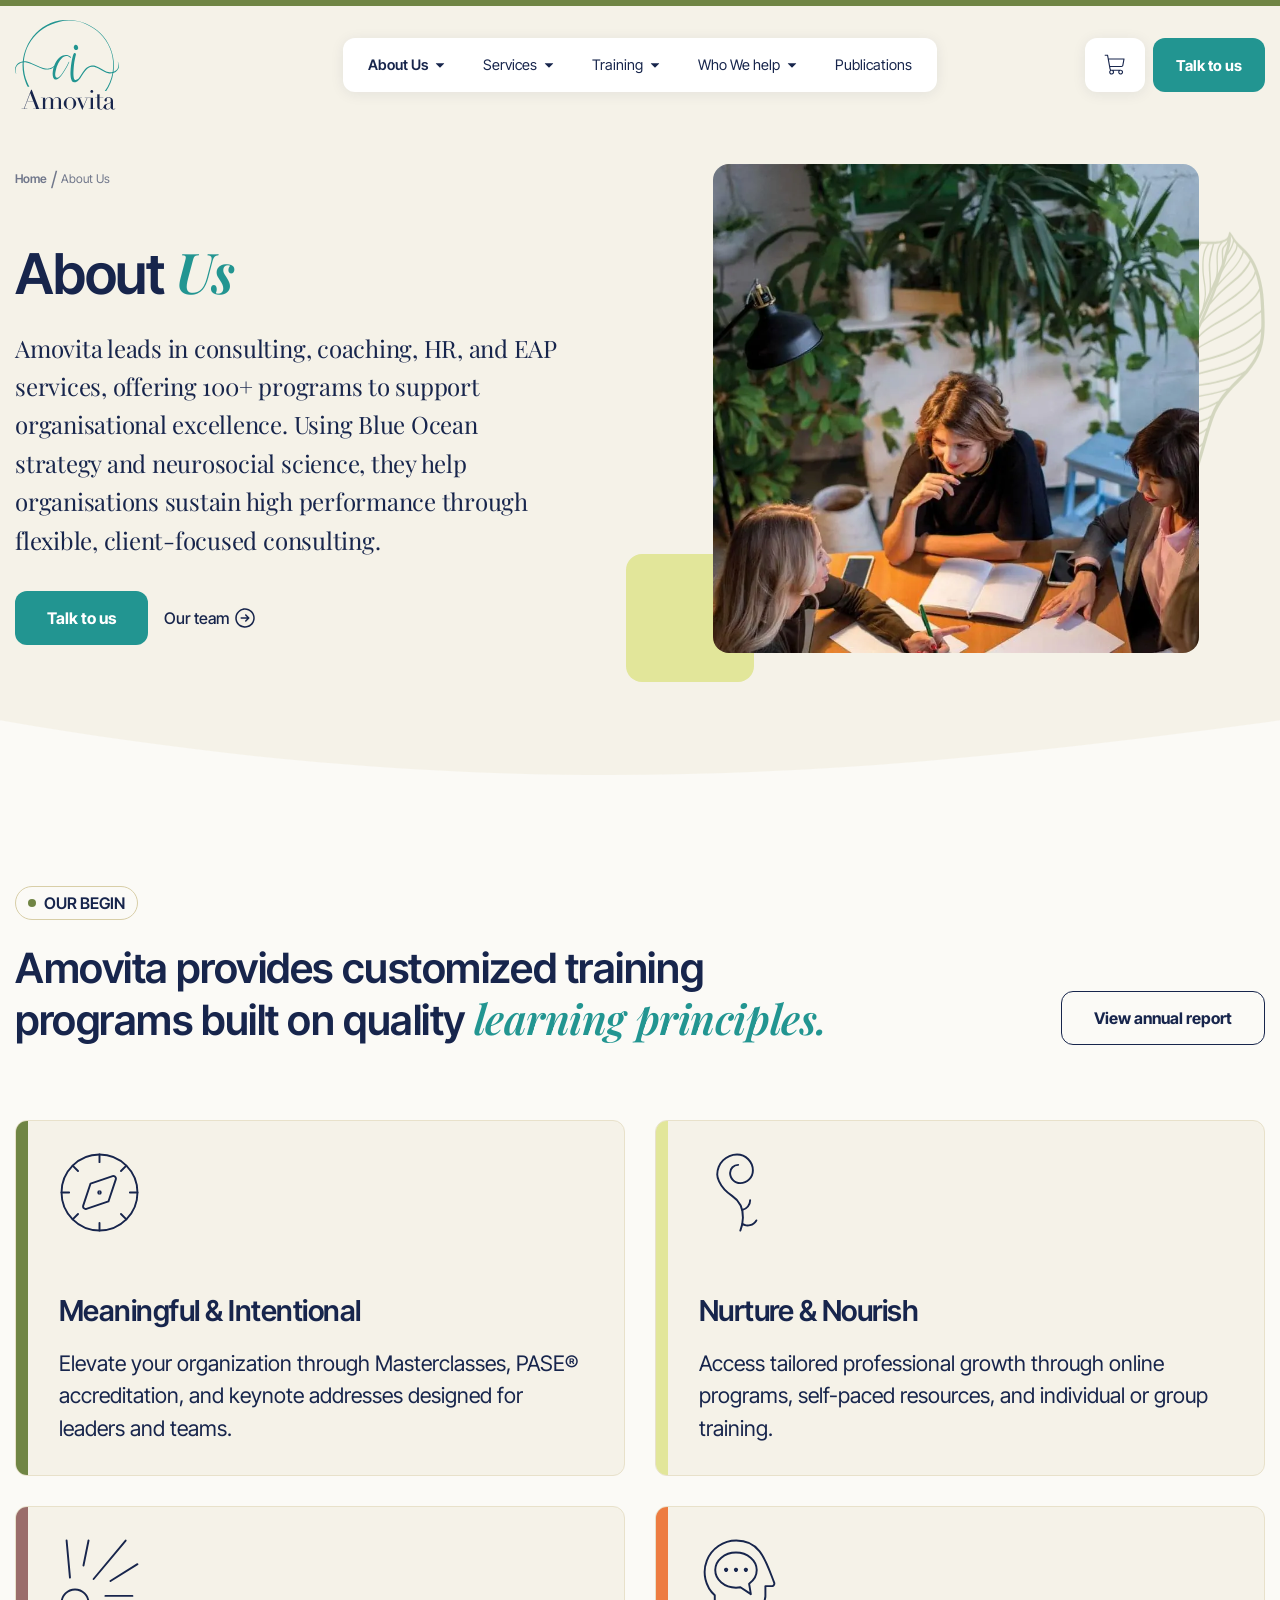
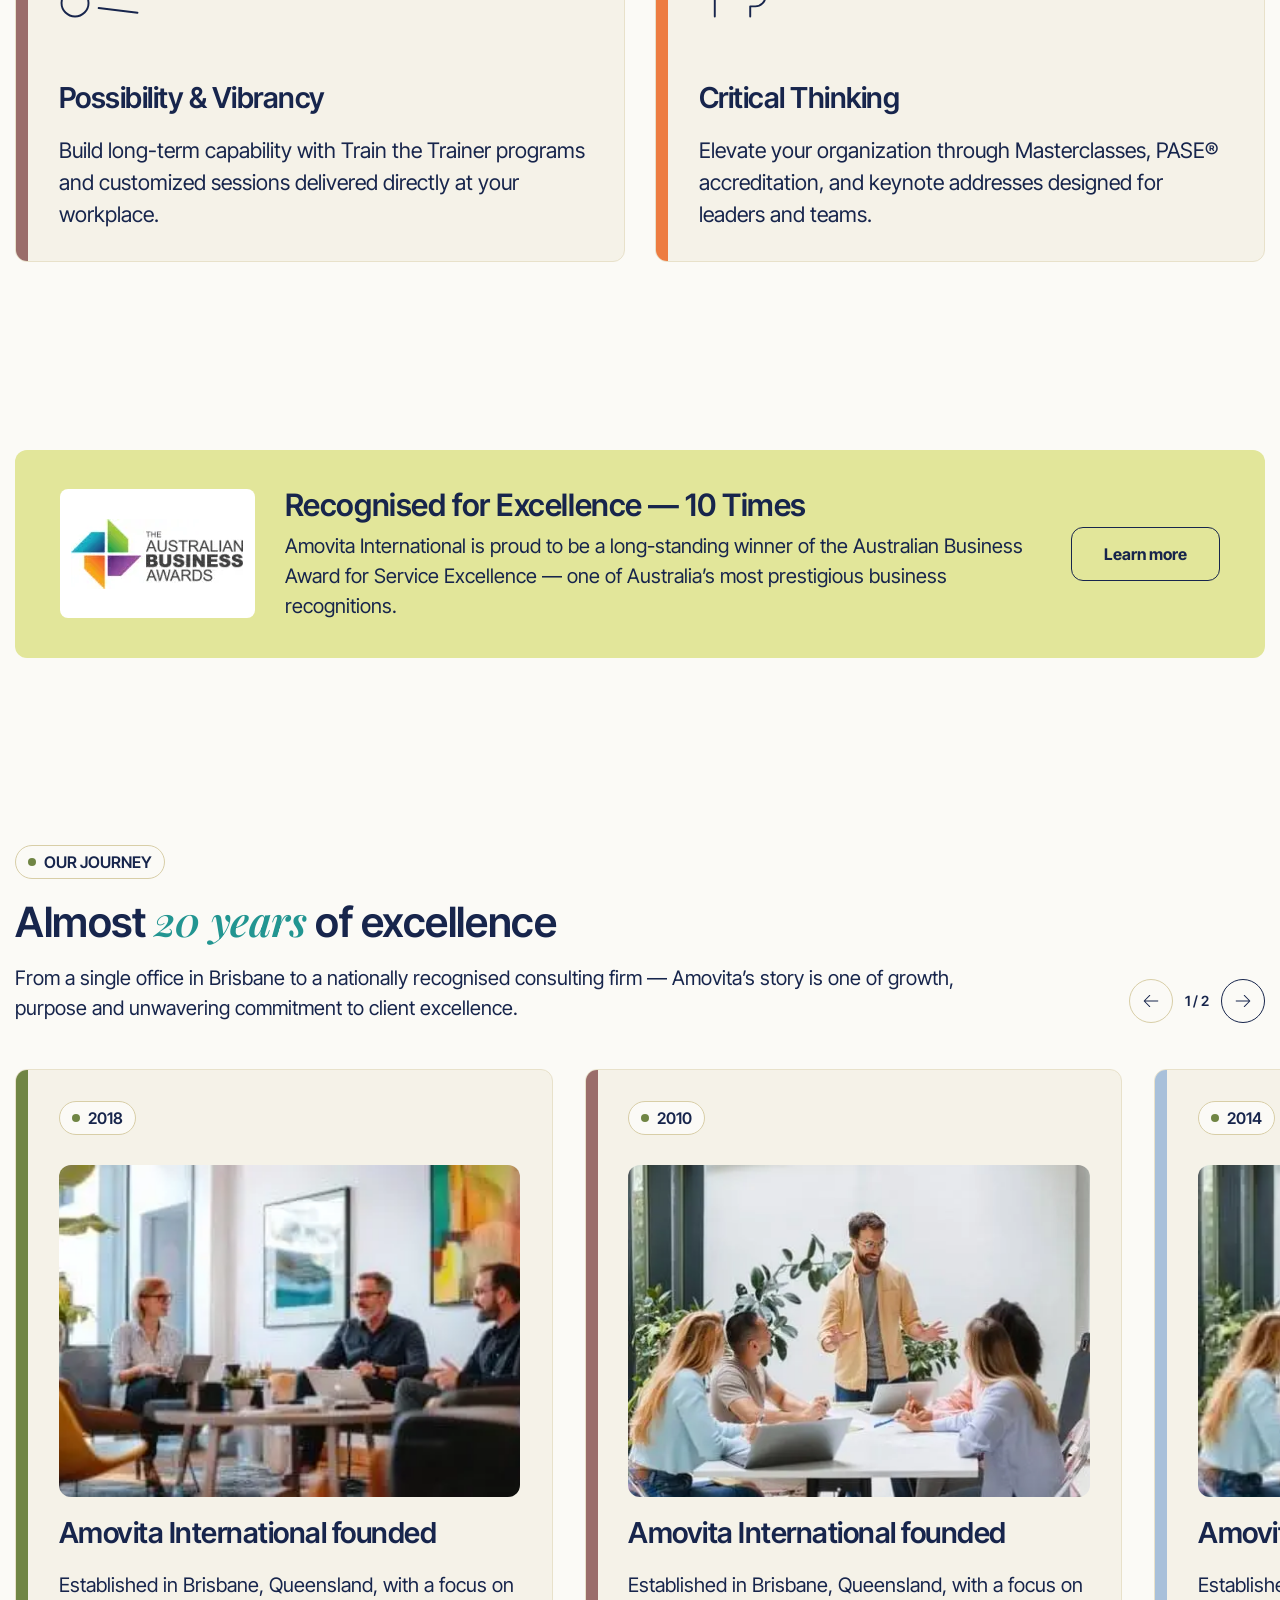
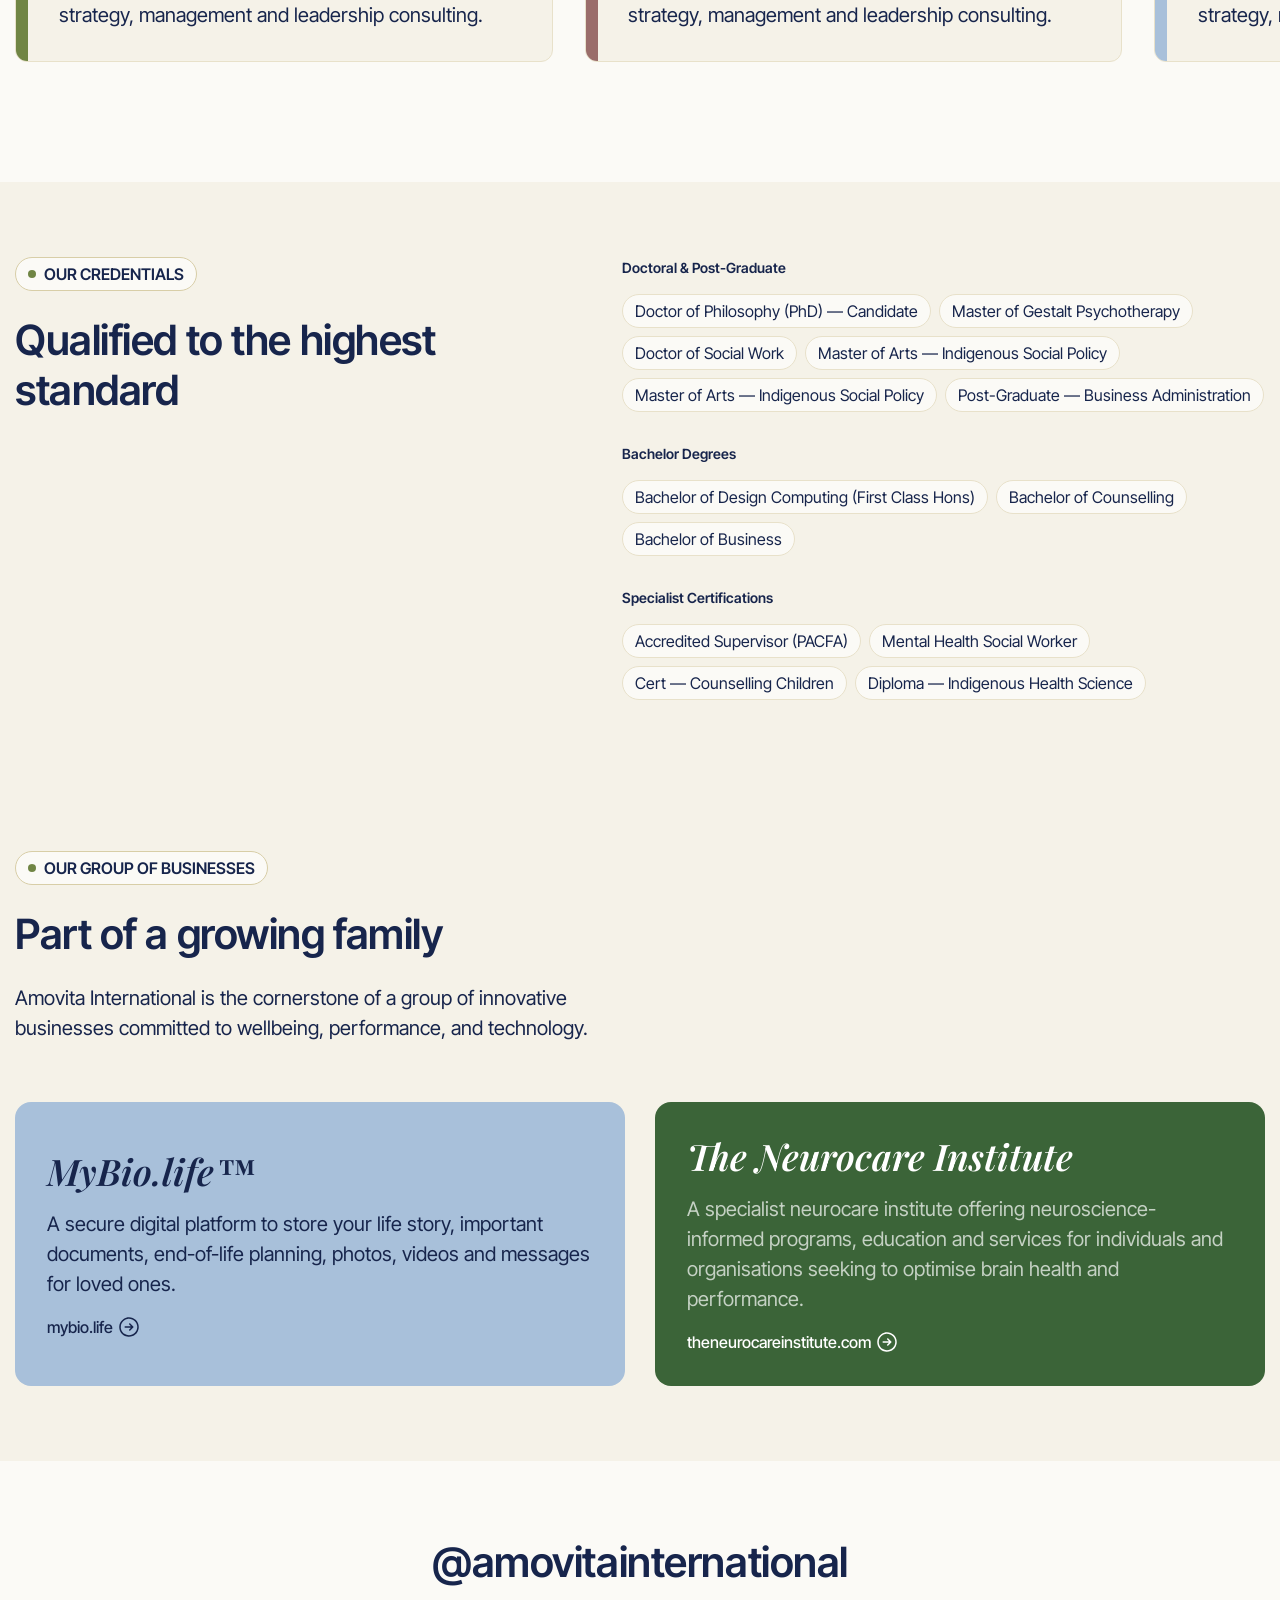
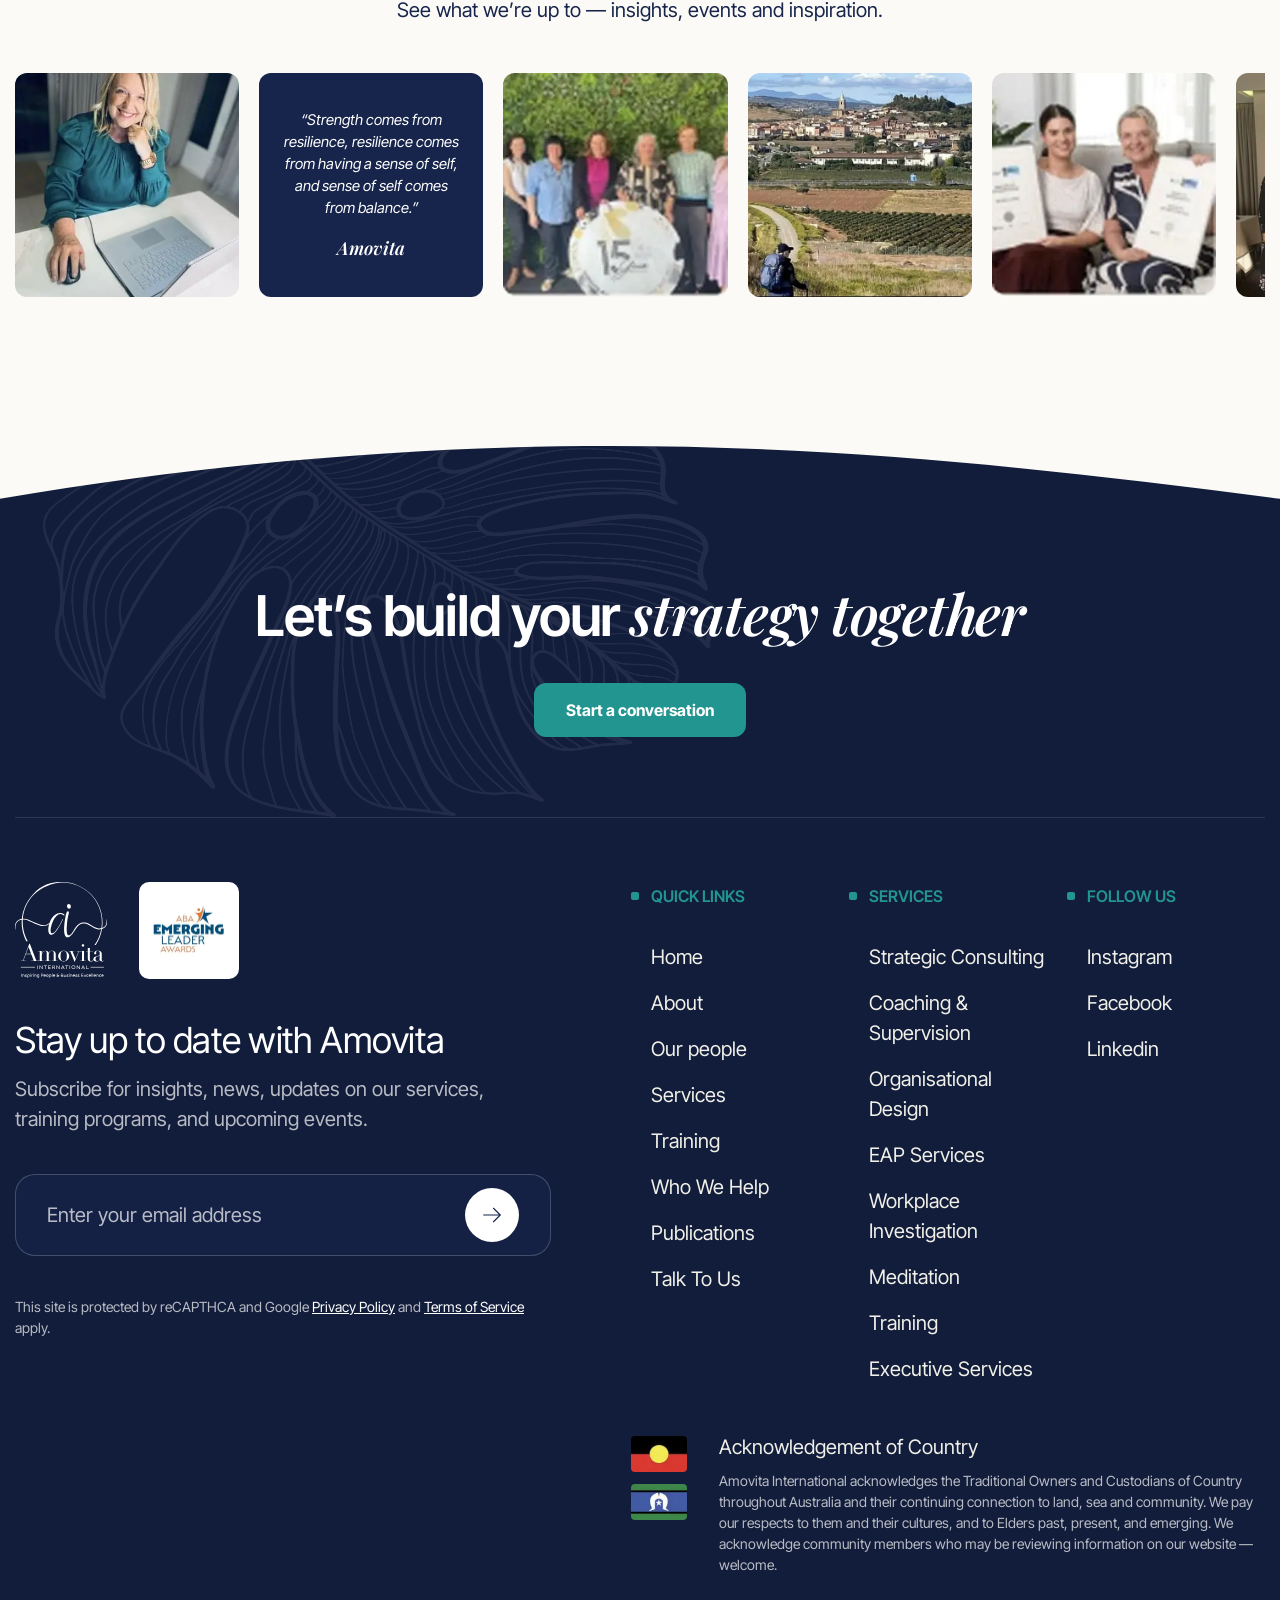
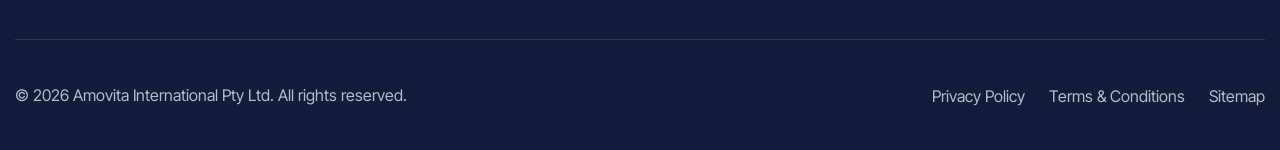
==== about.html @ 944de537 "fixes" ====
<!DOCTYPE html>
<html lang="en">

<head>
	<title>About Us — Amovita</title>
	<meta charset="UTF-8">
	<meta name="format-detection" content="telephone=no">
	<!-- <meta http-equiv="Content-Security-Policy"
         content="default-src 'self' data: blob:; font-src 'self' data: blob: https:; style-src 'self' 'unsafe-inline' data:; script-src 'self' 'unsafe-inline' 'unsafe-eval' blob:; img-src 'self' data: blob: https:; connect-src 'self' ws: wss:"> -->

	<!-- The template's default `favicon.ico` never existed and nothing in the
        build produced one, so all 12 pages 404'd on it. This is the Amovita
        ring mark cropped out of img/common/logo-dark.svg (the "Amovita"
        wordmark below it is illegible at favicon size) and it ships through
        the normal image pipeline. -->
	<link rel="icon" type="image/svg+xml" href="img/common/favicon.svg">
	<meta name="viewport" content="width=device-width, initial-scale=1.0">

	<!-- Fonts: Playfair Display (400, 600, 600i) + Inter Tight (400, 500, 600, 700, 400i) -->
	<!-- Playfair 400 (Regular) drives the interior-page lede paragraphs (about/services/
        contact/our-people/who-we-help/training/industry/service-details/publications/
        profile); without it those ledes fell back to the 600 face and rendered too heavy. -->
	<link rel="preconnect" href="https://fonts.googleapis.com">
	<link rel="preconnect" href="https://fonts.gstatic.com" crossorigin>
	<link rel="stylesheet" href="https://fonts.googleapis.com/css2?family=Inter+Tight:ital,wght@0,400;0,500;0,600;0,700;1,400&family=Playfair+Display:ital,wght@0,400;0,600;1,600&display=swap&_v=20260730111826">

	<!-- Motion layer switch. Runs before the page paints, so elements that
        animate in start hidden instead of flashing into place first. With
        scripts off this line never runs and nothing is ever hidden — see
        the header of scss/project/motion.scss for the full contract. -->
	<script>
		document.documentElement.classList.add('anim');
	</script>

	<link rel="stylesheet" href="css/main.css?_v=20260730111826">
</head>

<body class="page-about">
	<div class="wrapper">
		<header class="header">
			<div class="header__container">
				<a href="index.html" class="header__logo" aria-label="Amovita — home">
					<img class="header__logo-img header__logo-img_dark" src="img/common/logo-dark.svg" alt="" width="134" height="116">
					<img class="header__logo-img header__logo-img_light" src="img/common/logo-white.svg" alt="" width="134" height="116">
				</a>

				<nav class="header__nav" aria-label="Primary">
					<div class="header__panel-top">
						<a href="index.html" class="header__panel-logo" aria-label="Amovita — home">
							<img src="img/common/logo-white.svg" alt="" width="134" height="116">
						</a>
						<button type="button" class="header__close" aria-label="Close menu">
							<svg aria-hidden="true">
								<use href="img/icons/icons.svg#svg-close"></use>
							</svg>
						</button>
					</div>
					<ul class="header__menu">
						<li class="header__item header__item_has-drop header__item_about">
							<button type="button" class="header__link header__toggle" aria-expanded="false" aria-haspopup="true">
								About Us
								<svg class="header__caret" aria-hidden="true">
									<use href="img/icons/icons.svg#svg-caret-down"></use>
								</svg>
							</button>
							<div class="header__drop">
								<ul class="header__submenu">
									<li><a href="about.html" class="header__sublink">About Us</a></li>
									<li><a href="our-people.html" class="header__sublink">Our People</a></li>
								</ul>
							</div>
						</li>
						<li class="header__item header__item_has-drop header__item_services">
							<button type="button" class="header__link header__toggle" aria-expanded="false" aria-haspopup="true">
								Services
								<svg class="header__caret" aria-hidden="true">
									<use href="img/icons/icons.svg#svg-caret-down"></use>
								</svg>
							</button>
							<div class="header__drop">
								<ul class="header__submenu">
									<li><a href="services.html#strategic-consulting" class="header__sublink">Strategic Consulting</a></li>
									<li><a href="services.html#coaching-supervision" class="header__sublink">Coaching &amp; Supervision</a></li>
									<li><a href="services.html#organisational-design" class="header__sublink">Organisational Design</a></li>
									<li><a href="services.html#eap-services" class="header__sublink">EAP Services</a></li>
									<li><a href="services.html#workplace-investigation" class="header__sublink">Workplace Investigation</a></li>
									<li><a href="services.html#mediation" class="header__sublink">Mediation</a></li>
									<li><a href="services.html#executive-services" class="header__sublink">Executive Services</a></li>
								</ul>
							</div>
						</li>
						<li class="header__item header__item_has-drop header__item_training">
							<button type="button" class="header__link header__toggle" aria-expanded="false" aria-haspopup="true">
								Training
								<svg class="header__caret" aria-hidden="true">
									<use href="img/icons/icons.svg#svg-caret-down"></use>
								</svg>
							</button>
							<div class="header__drop">
								<ul class="header__submenu">
									<li><a href="training-overview.html" class="header__sublink">Training Overview</a></li>
									<li><a href="training-calendar.html" class="header__sublink">Training Calendar</a></li>
									<li><a href="training-overview.html" class="header__sublink">Training Directory</a></li>
								</ul>
							</div>
						</li>
						<li class="header__item header__item_has-drop header__item_who">
							<button type="button" class="header__link header__toggle" aria-expanded="false" aria-haspopup="true">
								Who We help
								<svg class="header__caret" aria-hidden="true">
									<use href="img/icons/icons.svg#svg-caret-down"></use>
								</svg>
							</button>
							<div class="header__drop">
								<ul class="header__submenu">
									<li><a href="industry-detail.html" class="header__sublink">Construction &amp; Property</a></li>
									<li><a href="industry-detail.html" class="header__sublink">Manufacturing &amp; Industrial</a></li>
									<li><a href="industry-detail.html" class="header__sublink">Mining &amp; Resources</a></li>
									<li><a href="industry-detail.html" class="header__sublink">Transport &amp; Logistics</a></li>
								</ul>
							</div>
						</li>
						<li class="header__item header__item_publications">
							<a href="publications.html" class="header__link">Publications</a>
						</li>
					</ul>
					<div class="header__panel-foot">
						<a href="contact.html" class="btn btn_primary header__panel-cta">Talk to us</a>
					</div>
				</nav>

				<div class="header__actions">
					<button type="button" class="header__cart" aria-label="Cart">
						<svg class="header__cart-icon" aria-hidden="true">
							<use href="img/icons/icons.svg#svg-cart"></use>
						</svg>
					</button>
					<a href="contact.html" class="btn btn_primary header__cta">Talk to us</a>
					<button type="button" class="icon-menu header__burger" aria-label="Open menu"><span></span></button>
				</div>
			</div>
		</header>

		<main class="page">

			<!-- ================================================ ABOUT HERO -->
			<section class="about-hero">
				<div class="about-hero__inner container">
					<div class="about-hero__col" data-anim-stagger="90">
						<nav class="about-hero__crumbs" aria-label="Breadcrumb" data-anim="fade-up">
							<a href="index.html" class="about-hero__crumb">Home</a>
							<span class="about-hero__crumb-sep" aria-hidden="true">/</span>
							<span class="about-hero__crumb about-hero__crumb_current">About Us</span>
						</nav>

						<h1 class="about-hero__title" data-anim="fade-up">About <em>Us</em></h1>
						<p class="about-hero__lede" data-anim="fade-up">Amovita leads in consulting, coaching, HR, and EAP services, offering 100+ programs to support organisational excellence. Using Blue Ocean strategy and neurosocial science, they help organisations sustain high performance through flexible, client-focused consulting.</p>

						<div class="about-hero__actions" data-anim="fade-up">
							<a href="#" class="btn btn_primary">Talk to us</a>
							<a href="#" class="btn btn_link about-hero__link">
								Our team
								<svg aria-hidden="true">
									<use href="img/icons/icons.svg#svg-arrow-circle-right"></use>
								</svg>
							</a>
						</div>
					</div>

					<!-- Whole photo frame rises in after the text; the faint
                    leaf inside drifts on scroll + a little toward the
                    pointer — the one spot on this page a parallax reads as
                    depth rather than decoration for its own sake. -->
					<div class="about-hero__media" data-anim="fade-up" data-anim-delay="220">
						<img class="about-hero__leaf" src="img/about/about-hero-leaf.svg" alt="" data-parallax="0.05" data-parallax-mouse="12" aria-hidden="true">
						<picture><source srcset="img/about/about-hero.webp" type="image/webp"><img class="about-hero__photo" src="img/about/about-hero.jpg" alt="Amovita consultants collaborating around a table" width="639" height="550"></picture>
					</div>
				</div>
				<img class="about-hero__wave" src="img/common/wave-cream.svg" alt="" aria-hidden="true">
			</section>

			<!-- =================================================== OUR VALUES -->
			<section class="about-values">
				<div class="about-values__inner container">
					<div class="about-values__head" data-anim-stagger="90">
						<div class="about-values__head-text">
							<span class="label" data-anim="fade-up"><span class="label__dot" aria-hidden="true"></span>Our Begin</span>
							<h2 class="about-values__title" data-anim="fade-up">Amovita provides customized training programs built on quality <em>learning principles.</em></h2>
						</div>
						<a href="#" class="btn btn_outline about-values__report" data-anim="fade-up">View annual report</a>
					</div>

					<div class="about-values__grid" data-anim-stagger="80">
						<article class="about-values__card about-values__card_olive" data-anim="fade-up">
							<img class="about-values__icon" src="img/about/value-compass.svg" alt="" width="84" height="84" aria-hidden="true">
							<div class="about-values__card-body">
								<h3 class="about-values__card-title">Meaningful &amp; Intentional</h3>
								<p class="about-values__card-text">Elevate your organization through Masterclasses, PASE&reg; accreditation, and keynote addresses designed for leaders and teams.</p>
							</div>
						</article>

						<article class="about-values__card about-values__card_sunlight" data-anim="fade-up">
							<img class="about-values__icon" src="img/about/value-nurture.svg" alt="" width="84" height="84" aria-hidden="true">
							<div class="about-values__card-body">
								<h3 class="about-values__card-title">Nurture &amp; Nourish</h3>
								<p class="about-values__card-text">Access tailored professional growth through online programs, self-paced resources, and individual or group training.</p>
							</div>
						</article>

						<article class="about-values__card about-values__card_terracotta" data-anim="fade-up">
							<img class="about-values__icon" src="img/about/value-possibility.svg" alt="" width="84" height="84" aria-hidden="true">
							<div class="about-values__card-body">
								<h3 class="about-values__card-title">Possibility &amp; Vibrancy</h3>
								<p class="about-values__card-text">Build long-term capability with Train the Trainer programs and customized sessions delivered directly at your workplace.</p>
							</div>
						</article>

						<article class="about-values__card about-values__card_orange" data-anim="fade-up">
							<img class="about-values__icon" src="img/about/value-critical.svg" alt="" width="84" height="84" aria-hidden="true">
							<div class="about-values__card-body">
								<h3 class="about-values__card-title">Critical Thinking</h3>
								<p class="about-values__card-text">Elevate your organization through Masterclasses, PASE&reg; accreditation, and keynote addresses designed for leaders and teams.</p>
							</div>
						</article>
					</div>
				</div>
			</section>

			<!-- ================================================= AWARD BANNER -->
			<section class="about-award">
				<div class="about-award__inner container">
					<div class="about-award__card" data-anim="fade-up">
						<div class="about-award__badge">
							<picture><source srcset="img/common/hero-award.webp" type="image/webp"><img src="img/common/hero-award.png" alt="The Australian Business Awards" width="172" height="70"></picture>
						</div>
						<div class="about-award__body">
							<h2 class="about-award__title">Recognised for Excellence &mdash; 10 Times</h2>
							<p class="about-award__text">Amovita International is proud to be a long-standing winner of the Australian Business Award for Service Excellence &mdash; one of Australia&rsquo;s most prestigious business recognitions.</p>
						</div>
						<a href="#" class="btn btn_outline about-award__cta">Learn more</a>
					</div>
				</div>
			</section>

			<!-- ================================================= OUR JOURNEY -->
			<section class="about-timeline">
				<div class="about-timeline__inner container">
					<div class="about-timeline__top">
						<div class="about-timeline__head" data-anim-stagger="90">
							<span class="label" data-anim="fade-up"><span class="label__dot" aria-hidden="true"></span>Our Journey</span>
							<h2 class="about-timeline__title" data-anim="fade-up">Almost <em>20 years</em> of excellence</h2>
							<p class="about-timeline__text" data-anim="fade-up">From a single office in Brisbane to a nationally recognised consulting firm &mdash; Amovita&rsquo;s story is one of growth, purpose and unwavering commitment to client excellence.</p>
						</div>

						<div class="about-timeline__nav" role="group" aria-label="Timeline milestones">
							<button type="button" class="about-timeline__arrow about-timeline__arrow_prev" aria-label="Previous milestone">
								<svg aria-hidden="true">
									<use href="img/icons/icons.svg#svg-chevron-left"></use>
								</svg>
							</button>
							<span class="about-timeline__count" aria-live="polite">1 / 3</span>
							<button type="button" class="about-timeline__arrow about-timeline__arrow_next" aria-label="Next milestone">
								<svg aria-hidden="true">
									<use href="img/icons/icons.svg#svg-chevron-right"></use>
								</svg>
							</button>
						</div>
					</div>

					<!-- Swiper carousel (init: js/files/sliders.js). The BEM block
                    classes carry all the styling; the .swiper/.swiper-wrapper/
                    .swiper-slide classes are the library hooks only. -->
					<!-- Reveal the carousel as one block; Swiper owns the slide
                    positions, so individual slides carry no data-anim. -->
					<div class="about-timeline__track swiper" data-anim="fade-up" data-anim-delay="120">
						<div class="about-timeline__wrapper swiper-wrapper">
							<article class="about-timeline__card about-timeline__card_olive swiper-slide">
								<span class="label about-timeline__year"><span class="label__dot" aria-hidden="true"></span>2018</span>
								<div class="about-timeline__card-body">
									<picture><source srcset="img/about/about-timeline-1.webp" type="image/webp"><img class="about-timeline__photo" src="img/about/about-timeline-1.jpg" alt="Amovita team members collaborating in 2018" width="514" height="370"></picture>
									<h3 class="about-timeline__card-title">Amovita International founded</h3>
									<p class="about-timeline__card-text">Established in Brisbane, Queensland, with a focus on strategy, management and leadership consulting.</p>
								</div>
							</article>

							<article class="about-timeline__card about-timeline__card_terracotta swiper-slide">
								<span class="label about-timeline__year"><span class="label__dot" aria-hidden="true"></span>2010</span>
								<div class="about-timeline__card-body">
									<picture><source srcset="img/about/about-timeline-2.webp" type="image/webp"><img class="about-timeline__photo" src="img/about/about-timeline-2.jpg" alt="Amovita team members collaborating in 2010" width="514" height="370"></picture>
									<h3 class="about-timeline__card-title">Amovita International founded</h3>
									<p class="about-timeline__card-text">Established in Brisbane, Queensland, with a focus on strategy, management and leadership consulting.</p>
								</div>
							</article>

							<article class="about-timeline__card about-timeline__card_blue swiper-slide">
								<span class="label about-timeline__year"><span class="label__dot" aria-hidden="true"></span>2014</span>
								<div class="about-timeline__card-body">
									<picture><source srcset="img/about/about-timeline-3.webp" type="image/webp"><img class="about-timeline__photo" src="img/about/about-timeline-3.jpg" alt="Amovita team members collaborating in 2014" width="514" height="370"></picture>
									<h3 class="about-timeline__card-title">Amovita International founded</h3>
									<p class="about-timeline__card-text">Established in Brisbane, Queensland, with a focus on strategy, management and leadership consulting.</p>
								</div>
							</article>
						</div>
					</div>
				</div>
			</section>

			<!-- =============================================== CREDENTIALS -->
			<section class="about-quals">
				<div class="about-quals__inner container">
					<div class="about-quals__intro" data-anim-stagger="90">
						<span class="label" data-anim="fade-up"><span class="label__dot" aria-hidden="true"></span>Our Credentials</span>
						<h2 class="about-quals__title" data-anim="fade-up">Qualified to the highest standard</h2>
					</div>

					<div class="about-quals__groups" data-anim-stagger="90">
						<div class="about-quals__group" data-anim="fade-up">
							<h3 class="about-quals__group-title">Doctoral &amp; Post-Graduate</h3>
							<div class="about-quals__badges">
								<span class="about-quals__badge">Doctor of Philosophy (PhD) &mdash; Candidate</span>
								<span class="about-quals__badge">Master of Gestalt Psychotherapy</span>
								<span class="about-quals__badge">Doctor of Social Work</span>
								<span class="about-quals__badge">Master of Arts &mdash; Indigenous Social Policy</span>
								<span class="about-quals__badge">Master of Arts &mdash; Indigenous Social Policy</span>
								<span class="about-quals__badge">Post-Graduate &mdash; Business Administration</span>
							</div>
						</div>

						<div class="about-quals__group" data-anim="fade-up">
							<h3 class="about-quals__group-title">Bachelor Degrees</h3>
							<div class="about-quals__badges">
								<span class="about-quals__badge">Bachelor of Design Computing (First Class Hons)</span>
								<span class="about-quals__badge">Bachelor of Counselling</span>
								<span class="about-quals__badge">Bachelor of Business</span>
							</div>
						</div>

						<div class="about-quals__group" data-anim="fade-up">
							<h3 class="about-quals__group-title">Specialist Certifications</h3>
							<div class="about-quals__badges">
								<span class="about-quals__badge">Accredited Supervisor (PACFA)</span>
								<span class="about-quals__badge">Mental Health Social Worker</span>
								<span class="about-quals__badge">Cert &mdash; Counselling Children</span>
								<span class="about-quals__badge">Diploma &mdash; Indigenous Health Science</span>
							</div>
						</div>
					</div>
				</div>
			</section>

			<!-- ============================================ GROUP OF BUSINESSES -->
			<section class="about-group">
				<div class="about-group__inner container">
					<div class="about-group__head" data-anim-stagger="90">
						<span class="label" data-anim="fade-up"><span class="label__dot" aria-hidden="true"></span>Our Group of Businesses</span>
						<h2 class="about-group__title" data-anim="fade-up">Part of a growing family</h2>
						<p class="about-group__text" data-anim="fade-up">Amovita International is the cornerstone of a group of innovative businesses committed to wellbeing, performance, and technology.</p>
					</div>

					<div class="about-group__grid" data-anim-stagger="110">
						<article class="about-group__card about-group__card_blue" data-anim="fade-up">
							<h3 class="about-group__card-title">MyBio.life&trade;</h3>
							<p class="about-group__card-text">A secure digital platform to store your life story, important documents, end-of-life planning, photos, videos and messages for loved ones.</p>
							<a href="#" class="btn btn_link about-group__card-link">
								mybio.life
								<svg aria-hidden="true">
									<use href="img/icons/icons.svg#svg-arrow-circle-right"></use>
								</svg>
							</a>
						</article>

						<article class="about-group__card about-group__card_green" data-anim="fade-up">
							<h3 class="about-group__card-title">The Neurocare Institute</h3>
							<p class="about-group__card-text">A specialist neurocare institute offering neuroscience-informed programs, education and services for individuals and organisations seeking to optimise brain health and performance.</p>
							<a href="#" class="btn btn_link btn_light about-group__card-link">
								theneurocareinstitute.com
								<svg aria-hidden="true">
									<use href="img/icons/icons.svg#svg-arrow-circle-right"></use>
								</svg>
							</a>
						</article>
					</div>
				</div>
			</section>

			<!-- ==================================================== INSTAGRAM -->
			<section class="instagram">
				<div class="instagram__inner container">
					<div class="instagram__head" data-anim="fade-up">
						<h2 class="instagram__title">@amovitainternational</h2>
						<p class="instagram__text">See what we&rsquo;re up to &mdash; insights, events and inspiration.</p>
					</div>

					<!-- Swiper: autoplaying, looping feed of square cards (one
                    slide is the quote card, not a photo). Six unique slides,
                    duplicated once so loop mode has enough slides for a
                    seamless wrap at every slidesPerView (the second set is
                    aria-hidden to avoid double-reading). Init + breakpoints
                    in js/files/sliders.js — same shared section as Home. -->
					<div class="instagram__slider swiper" data-anim="fade-up">
						<div class="instagram__track swiper-wrapper">
							<a href="#" class="instagram__item swiper-slide"><picture><source srcset="img/about/about-insta-1.webp" type="image/webp"><img src="img/about/about-insta-1.jpg" alt="Amovita on Instagram"></picture></a>
							<a href="#" class="instagram__item about-instagram-quote swiper-slide">
								<span class="about-instagram-quote__text">&ldquo;Strength comes from resilience, resilience comes from having a sense of self, and sense of self comes from balance.&rdquo;</span>
								<span class="about-instagram-quote__mark" aria-hidden="true">Amovita</span>
							</a>
							<a href="#" class="instagram__item swiper-slide"><picture><source srcset="img/about/about-insta-3.webp" type="image/webp"><img src="img/about/about-insta-3.jpg" alt="Amovita on Instagram"></picture></a>
							<a href="#" class="instagram__item swiper-slide"><picture><source srcset="img/about/about-insta-4.webp" type="image/webp"><img src="img/about/about-insta-4.jpg" alt="Amovita on Instagram"></picture></a>
							<a href="#" class="instagram__item swiper-slide"><picture><source srcset="img/about/about-insta-5.webp" type="image/webp"><img src="img/about/about-insta-5.jpg" alt="Amovita on Instagram"></picture></a>
							<a href="#" class="instagram__item swiper-slide"><picture><source srcset="img/about/about-insta-6.webp" type="image/webp"><img src="img/about/about-insta-6.jpg" alt="Amovita on Instagram"></picture></a>
							<a href="#" class="instagram__item swiper-slide" aria-hidden="true" tabindex="-1"><picture><source srcset="img/about/about-insta-1.webp" type="image/webp"><img src="img/about/about-insta-1.jpg" alt=""></picture></a>
							<a href="#" class="instagram__item about-instagram-quote swiper-slide" aria-hidden="true" tabindex="-1">
								<span class="about-instagram-quote__text">&ldquo;Strength comes from resilience, resilience comes from having a sense of self, and sense of self comes from balance.&rdquo;</span>
								<span class="about-instagram-quote__mark" aria-hidden="true">Amovita</span>
							</a>
							<a href="#" class="instagram__item swiper-slide" aria-hidden="true" tabindex="-1"><picture><source srcset="img/about/about-insta-3.webp" type="image/webp"><img src="img/about/about-insta-3.jpg" alt=""></picture></a>
							<a href="#" class="instagram__item swiper-slide" aria-hidden="true" tabindex="-1"><picture><source srcset="img/about/about-insta-4.webp" type="image/webp"><img src="img/about/about-insta-4.jpg" alt=""></picture></a>
							<a href="#" class="instagram__item swiper-slide" aria-hidden="true" tabindex="-1"><picture><source srcset="img/about/about-insta-5.webp" type="image/webp"><img src="img/about/about-insta-5.jpg" alt=""></picture></a>
							<a href="#" class="instagram__item swiper-slide" aria-hidden="true" tabindex="-1"><picture><source srcset="img/about/about-insta-6.webp" type="image/webp"><img src="img/about/about-insta-6.jpg" alt=""></picture></a>
						</div>
					</div>
				</div>
			</section>

		</main>
		<footer class="footer">
			<img class="footer__wave" src="img/common/wave-cream.svg" alt="" aria-hidden="true">

			<div class="footer__container">
				<div class="footer__cta">
					<h2 class="footer__cta-title">Let&rsquo;s build your <em>strategy together</em></h2>
					<a href="#" class="btn btn_primary">Start a conversation</a>
				</div>

				<span class="footer__divider" aria-hidden="true"></span>

				<div class="footer__columns">
					<div class="footer__left">
						<div class="footer__brand">
							<a href="index.html" class="footer__logo" aria-label="Amovita International — home">
								<img src="img/common/logo-white-footer.svg" alt="Amovita International" width="92" height="96">
							</a>
							<div class="footer__badge">
								<picture><source srcset="img/common/awards-badge.webp" type="image/webp"><img src="img/common/awards-badge.png" alt="ABA Emerging Leader Awards" width="78" height="53"></picture>
							</div>
						</div>

						<div class="footer__news">
							<h3 class="footer__news-title">Stay up to date with Amovita</h3>
							<p class="footer__news-text">Subscribe for insights, news, updates on our services, training programs, and upcoming events.</p>
						</div>

						<form class="footer__form form-email" action="#" method="post">
							<input type="email" class="form-email__input" name="email" placeholder="Enter your email address" aria-label="Email address">
							<button type="submit" class="form-email__submit btn btn_round" aria-label="Subscribe">
								<svg aria-hidden="true">
									<use href="img/icons/icons.svg#svg-arrow-right"></use>
								</svg>
							</button>
						</form>

						<p class="footer__recaptcha">This site is protected by reCAPTHCA and Google <a href="#" class="footer__recaptcha-link">Privacy Policy</a> and <a href="#" class="footer__recaptcha-link">Terms of Service</a> apply.</p>
					</div>

					<div class="footer__right">
						<div class="footer__nav">
							<div class="footer__nav-col">
								<p class="footer__nav-head"><span class="footer__nav-bullet" aria-hidden="true"></span>Quick Links<span class="footer__nav-toggle" aria-hidden="true"></span></p>
								<ul class="footer__nav-list">
									<li><a href="index.html" class="footer__nav-link">Home</a></li>
									<li><a href="about.html" class="footer__nav-link">About</a></li>
									<li><a href="our-people.html" class="footer__nav-link">Our people</a></li>
									<li><a href="services.html" class="footer__nav-link">Services</a></li>
									<li><a href="training-overview.html" class="footer__nav-link">Training</a></li>
									<li><a href="who-we-help.html" class="footer__nav-link">Who We Help</a></li>
									<li><a href="publications.html" class="footer__nav-link">Publications</a></li>
									<li><a href="contact.html" class="footer__nav-link">Talk To Us</a></li>
								</ul>
							</div>

							<div class="footer__nav-col">
								<p class="footer__nav-head"><span class="footer__nav-bullet" aria-hidden="true"></span>Services<span class="footer__nav-toggle" aria-hidden="true"></span></p>
								<ul class="footer__nav-list">
									<li><a href="service-details.html" class="footer__nav-link">Strategic Consulting</a></li>
									<li><a href="service-details.html" class="footer__nav-link">Coaching &amp; Supervision</a></li>
									<li><a href="service-details.html" class="footer__nav-link">Organisational Design</a></li>
									<li><a href="service-details.html" class="footer__nav-link">EAP Services</a></li>
									<li><a href="service-details.html" class="footer__nav-link">Workplace Investigation</a></li>
									<li><a href="service-details.html" class="footer__nav-link">Meditation</a></li>
									<li><a href="service-details.html" class="footer__nav-link">Training</a></li>
									<li><a href="service-details.html" class="footer__nav-link">Executive Services</a></li>
								</ul>
							</div>

							<div class="footer__nav-col">
								<p class="footer__nav-head"><span class="footer__nav-bullet" aria-hidden="true"></span>Follow Us<span class="footer__nav-toggle" aria-hidden="true"></span></p>
								<ul class="footer__nav-list">
									<li><a href="#" class="footer__nav-link">Instagram</a></li>
									<li><a href="#" class="footer__nav-link">Facebook</a></li>
									<li><a href="#" class="footer__nav-link">Linkedin</a></li>
								</ul>
							</div>
						</div>

						<div class="footer__ack">
							<div class="footer__flags">
								<picture><source srcset="img/common/flag-aboriginal.webp" type="image/webp"><img class="footer__flag" src="img/common/flag-aboriginal.png" alt="Aboriginal flag" width="56" height="36"></picture>
								<picture><source srcset="img/common/flag-tsi.webp" type="image/webp"><img class="footer__flag" src="img/common/flag-tsi.png" alt="Torres Strait Islander flag" width="56" height="36"></picture>
							</div>
							<div class="footer__ack-text">
								<h4 class="footer__ack-title">Acknowledgement of Country</h4>
								<p class="footer__ack-body">Amovita International acknowledges the Traditional Owners and Custodians of Country throughout Australia and their continuing connection to land, sea and community. We pay our respects to them and their cultures, and to Elders past, present, and emerging. We acknowledge community members who may be reviewing information on our website &mdash; welcome.</p>
							</div>
						</div>
					</div>
				</div>

				<span class="footer__divider" aria-hidden="true"></span>

				<div class="footer__bottom">
					<p class="footer__copy">&copy; 2026 Amovita International Pty Ltd. All rights reserved.</p>
					<ul class="footer__legal">
						<li><a href="#" class="footer__legal-link">Privacy Policy</a></li>
						<li><a href="#" class="footer__legal-link">Terms &amp; Conditions</a></li>
						<li><a href="#" class="footer__legal-link">Sitemap</a></li>
					</ul>
				</div>
			</div>
		</footer>

	</div>
	<script src="js/main.js?_v=20260730111826"></script>
</body>

</html>
---- css/main.css ----
[class*=-ibg] {
  position: relative;
  height: 100%;
}

[class*=-ibg] img {
  position: absolute;
  width: 100%;
  height: 100%;
  top: 0;
  left: 0;
  -o-object-fit: cover;
     object-fit: cover;
}

[class*=-ibg_contain] img {
  -o-object-fit: contain;
     object-fit: contain;
}

.btn {
  display: -webkit-inline-box;
  display: -ms-inline-flexbox;
  display: inline-flex;
  -webkit-box-align: center;
      -ms-flex-align: center;
          align-items: center;
  -webkit-box-pack: center;
      -ms-flex-pack: center;
          justify-content: center;
  gap: 0.5rem;
  height: 3.375rem;
  padding: 0 2rem;
  border-radius: 0.75rem;
  font-family: "Inter Tight",sans-serif;
  font-weight: 700;
  font-size: 1rem;
  line-height: normal;
  letter-spacing: 0;
  white-space: nowrap;
  text-align: center;
  cursor: pointer;
  -webkit-transition: background-color .3s ease,color .3s ease,border-color .3s ease;
  transition: background-color .3s ease,color .3s ease,border-color .3s ease;
}

.btn_primary {
  background-color: #229591;
  color: #fff;
}

.btn_outline {
  background-color: rgba(0,0,0,0);
  border: 1px solid #17254c;
  color: #17254c;
}

.btn_link {
  height: auto;
  padding: 0;
  border-radius: 0;
  background-color: rgba(0,0,0,0);
  font-family: "Inter Tight",sans-serif;
  font-weight: 500;
  font-size: 1rem;
  line-height: 1.5;
  letter-spacing: 0;
  gap: 0.25rem;
  color: #17254c;
}

.btn_link svg,
.btn_link img {
  -webkit-box-flex: 0;
      -ms-flex: 0 0 auto;
          flex: 0 0 auto;
  width: 1.5rem;
  height: 1.5rem;
}

.btn_light {
  color: #fff;
}

.btn_round {
  width: 3.375rem;
  height: 3.375rem;
  padding: 0;
  border-radius: 6.25rem;
  background-color: #fff;
  color: #17254c;
}

.btn_round svg,
.btn_round img {
  width: 1.5rem;
  height: 1.5rem;
}

.btn_round_sm {
  width: 2.75rem;
  height: 2.75rem;
}

.label {
  display: -webkit-inline-box;
  display: -ms-inline-flexbox;
  display: inline-flex;
  -webkit-box-align: center;
      -ms-flex-align: center;
          align-items: center;
  gap: 0.5rem;
  width: -webkit-fit-content;
  width: -moz-fit-content;
  width: fit-content;
  -ms-flex-item-align: start;
      align-self: flex-start;
  padding: 0.5rem 0.75rem;
  background-color: #fbfaf6;
  border: 1px solid #d8cea7;
  border-radius: 6.25rem;
  font-family: "Inter Tight",sans-serif;
  font-weight: 600;
  font-size: 1rem;
  line-height: 1;
  letter-spacing: 0;
  text-transform: uppercase;
  color: #17254c;
}

.label__dot {
  -webkit-box-flex: 0;
      -ms-flex: 0 0 auto;
          flex: 0 0 auto;
  width: 0.5rem;
  height: 0.5rem;
  border-radius: 6.25rem;
  background-color: #708544;
}

.card-service {
  display: -webkit-box;
  display: -ms-flexbox;
  display: flex;
  -webkit-box-orient: vertical;
  -webkit-box-direction: normal;
      -ms-flex-direction: column;
          flex-direction: column;
  gap: 2rem;
  width: 25%;
  min-height: 26.8125rem;
  padding: 1.5rem;
  background-color: #fbfaf6;
  -webkit-transition: background-color .3s ease;
  transition: background-color .3s ease;
}

.card-service__icon {
  -webkit-box-flex: 0;
      -ms-flex: 0 0 auto;
          flex: 0 0 auto;
  width: 8.75rem;
  height: 8.75rem;
  -o-object-fit: contain;
     object-fit: contain;
}

.card-service__body {
  display: -webkit-box;
  display: -ms-flexbox;
  display: flex;
  -webkit-box-orient: vertical;
  -webkit-box-direction: normal;
      -ms-flex-direction: column;
          flex-direction: column;
  gap: 1rem;
}

.card-service__title {
  font-family: "Inter Tight",sans-serif;
  font-weight: 600;
}

@supports (font-size: clamp( 1.25rem , 1.1786987522rem  +  0.3565062389vw , 1.5rem )) {
  .card-service__title {
    font-size: clamp( 1.25rem , 1.1786987522rem  +  0.3565062389vw , 1.5rem );
  }
}

@supports not (font-size: clamp( 1.25rem , 1.1786987522rem  +  0.3565062389vw , 1.5rem )) {
  .card-service__title {
    font-size: calc(1.25rem + 0.25*(100vw - 20rem)/70.125);
  }
}

.card-service__title {
  line-height: 1.4;
  letter-spacing: -0.5px;
  color: #17254c;
}

.card-service__text {
  font-family: "Inter Tight",sans-serif;
  font-weight: 400;
  font-size: 1rem;
  line-height: 1.5;
  letter-spacing: 0;
  color: #17254c;
}

.card-service__more {
  display: none;
}

.card-service__more-icon {
  display: none;
  width: 2rem;
  height: 2rem;
  color: #17254c;
}

.card-service:hover {
  background-color: #f5f2e8;
}

.card-service:hover .card-service__more {
  display: -webkit-inline-box;
  display: -ms-inline-flexbox;
  display: inline-flex;
}

.card-industry {
  display: -webkit-box;
  display: -ms-flexbox;
  display: flex;
  -webkit-box-orient: vertical;
  -webkit-box-direction: normal;
      -ms-flex-direction: column;
          flex-direction: column;
  gap: 2rem;
  padding: 1.5rem;
  background-color: #fbfaf6;
  border: 1px solid #e8e1ca;
  border-radius: 0.75rem;
}

.card-industry__img {
  width: 100%;
  height: 13.5rem;
  border-radius: 0.5rem;
  -o-object-fit: cover;
     object-fit: cover;
}

.card-industry__title {
  font-family: "Inter Tight",sans-serif;
  font-weight: 600;
}

@supports (font-size: clamp( 1.25rem , 1.1786987522rem  +  0.3565062389vw , 1.5rem )) {
  .card-industry__title {
    font-size: clamp( 1.25rem , 1.1786987522rem  +  0.3565062389vw , 1.5rem );
  }
}

@supports not (font-size: clamp( 1.25rem , 1.1786987522rem  +  0.3565062389vw , 1.5rem )) {
  .card-industry__title {
    font-size: calc(1.25rem + 0.25*(100vw - 20rem)/70.125);
  }
}

.card-industry__title {
  line-height: 1.4;
  letter-spacing: -0.5px;
  color: #17254c;
}

.card-stat {
  display: -webkit-box;
  display: -ms-flexbox;
  display: flex;
  -webkit-box-orient: vertical;
  -webkit-box-direction: normal;
      -ms-flex-direction: column;
          flex-direction: column;
  -webkit-box-pack: justify;
      -ms-flex-pack: justify;
          justify-content: space-between;
  gap: 1.5rem;
  padding: 1.5rem;
  border-radius: 0.75rem;
}

.card-stat__number {
  font-family: "Playfair Display",serif;
  font-weight: 600;
  font-style: italic;
}

@supports (font-size: clamp( 2.5rem , 1.6978609626rem  +  4.0106951872vw , 5.3125rem )) {
  .card-stat__number {
    font-size: clamp( 2.5rem , 1.6978609626rem  +  4.0106951872vw , 5.3125rem );
  }
}

@supports not (font-size: clamp( 2.5rem , 1.6978609626rem  +  4.0106951872vw , 5.3125rem )) {
  .card-stat__number {
    font-size: calc(2.5rem + 2.8125*(100vw - 20rem)/70.125);
  }
}

.card-stat__number {
  line-height: 1.1;
  letter-spacing: -1.24px;
}

.card-stat__label {
  font-family: "Inter Tight",sans-serif;
  font-weight: 400;
  font-size: 1.25rem;
  line-height: 1.5;
  letter-spacing: 0;
}

.card-stat_green-light {
  background-color: #e2e69a;
  color: #17254c;
}

.card-stat_green {
  background-color: #3b6438;
  color: #fff;
}

.card-stat_blue {
  background-color: #a8c0da;
  color: #17254c;
}

.logo-tile {
  display: -webkit-box;
  display: -ms-flexbox;
  display: flex;
  -webkit-box-align: center;
      -ms-flex-align: center;
          align-items: center;
  -webkit-box-pack: center;
      -ms-flex-pack: center;
          justify-content: center;
  -webkit-box-flex: 1;
      -ms-flex: 1 0 9.375rem;
          flex: 1 0 9.375rem;
  height: 7.5rem;
  border-radius: 1.5rem;
  background-color: #f5f2e8;
}

.logo-tile__img {
  max-width: 60%;
  max-height: 50%;
  -o-object-fit: contain;
     object-fit: contain;
}

.logo-tile_multiply .logo-tile__img {
  mix-blend-mode: multiply;
}

.form-email {
  display: -webkit-box;
  display: -ms-flexbox;
  display: flex;
  -webkit-box-align: center;
      -ms-flex-align: center;
          align-items: center;
  gap: 1rem;
  width: 100%;
  height: 5.125rem;
  padding: 1.625rem 1.9375rem;
  background-color: rgba(23,37,76,.6);
  border: 1px solid hsla(0,0%,100%,.2);
  border-radius: 1.25rem;
}

.form-email__input {
  -webkit-box-flex: 1;
      -ms-flex: 1 1 auto;
          flex: 1 1 auto;
  min-width: 0;
  background-color: rgba(0,0,0,0);
  border: 0;
  font-family: "Inter Tight",sans-serif;
  font-weight: 400;
  font-size: 1.25rem;
  line-height: 1.5;
  letter-spacing: 0;
  color: #fff;
}

.form-email__input::-webkit-input-placeholder {
  color: hsla(0,0%,100%,.7);
}

.form-email__input::-moz-placeholder {
  color: hsla(0,0%,100%,.7);
}

.form-email__input:-ms-input-placeholder {
  color: hsla(0,0%,100%,.7);
}

.form-email__input::-ms-input-placeholder {
  color: hsla(0,0%,100%,.7);
}

.form-email__input::placeholder {
  color: hsla(0,0%,100%,.7);
}

.form-email__input:focus {
  outline: none;
}

.form-email__submit {
  -webkit-box-flex: 0;
      -ms-flex: 0 0 auto;
          flex: 0 0 auto;
}

.glass {
  border-radius: 0.75rem;
  backdrop-filter: blur(11.35px);
  -webkit-backdrop-filter: blur(11.35px);
}

.glass_card {
  background-color: rgba(169,169,169,.15);
  border-radius: 0.75rem;
  backdrop-filter: blur(11.35px);
  -webkit-backdrop-filter: blur(11.35px);
  border: 1px solid hsla(0,0%,100%,.2);
}

.glass_nav {
  background-color: rgba(29,29,29,.35);
  border-radius: 0.75rem;
  backdrop-filter: blur(11.35px);
  -webkit-backdrop-filter: blur(11.35px);
}

.glass_cart {
  background-color: rgba(29,29,29,.3);
  border-radius: 0.75rem;
  backdrop-filter: blur(11.35px);
  -webkit-backdrop-filter: blur(11.35px);
}

nav[aria-label=Breadcrumb] [class*=sep] {
  font-size: 1.25rem;
  line-height: 1;
}

.header {
  position: absolute;
  top: 0;
  left: 0;
  z-index: 50;
  width: 100%;
  padding-top: 1.25rem;
  color: #17254c;
}

.header::before {
  content: "";
  position: absolute;
  top: 0;
  left: 0;
  z-index: 1;
  width: 100%;
  height: 0.375rem;
  background-color: #708544;
}

.header__container {
  display: -webkit-box;
  display: -ms-flexbox;
  display: flex;
  -webkit-box-align: center;
      -ms-flex-align: center;
          align-items: center;
}

@supports (gap: clamp( 0.75rem , 0.1875rem  +  1.171875vw , 1.5rem )) {
  .header__container {
    gap: clamp( 0.75rem , 0.1875rem  +  1.171875vw , 1.5rem );
  }
}

@supports not (gap: clamp( 0.75rem , 0.1875rem  +  1.171875vw , 1.5rem )) {
  .header__container {
    gap: calc(0.75rem + 0.75*(100vw - 48rem)/64);
  }
}

.header__logo {
  -webkit-box-flex: 1;
      -ms-flex: 1 1 0px;
          flex: 1 1 0;
  display: -webkit-inline-box;
  display: -ms-inline-flexbox;
  display: inline-flex;
  -webkit-box-align: center;
      -ms-flex-align: center;
          align-items: center;
}

.header__logo-img {
  display: block;
  width: auto;
}

@supports (height: clamp( 4rem , 1.5625rem  +  5.078125vw , 7.25rem )) {
  .header__logo-img {
    height: clamp( 4rem , 1.5625rem  +  5.078125vw , 7.25rem );
  }
}

@supports not (height: clamp( 4rem , 1.5625rem  +  5.078125vw , 7.25rem )) {
  .header__logo-img {
    height: calc(4rem + 3.25*(100vw - 48rem)/64);
  }
}

.header__logo-img_light {
  display: none;
}

.header__nav {
  -webkit-box-flex: 0;
      -ms-flex: 0 1 auto;
          flex: 0 1 auto;
  display: -webkit-box;
  display: -ms-flexbox;
  display: flex;
  -webkit-box-align: center;
      -ms-flex-align: center;
          align-items: center;
  height: 3.375rem;
}

@supports (padding-inline: clamp( 0.625rem , -0.03125rem  +  1.3671875vw , 1.5rem )) {
  .header__nav {
    padding-inline: clamp( 0.625rem , -0.03125rem  +  1.3671875vw , 1.5rem );
  }
}

@supports not (padding-inline: clamp( 0.625rem , -0.03125rem  +  1.3671875vw , 1.5rem )) {
  .header__nav {
    padding-inline: calc(0.625rem + 0.875*(100vw - 48rem)/64);
  }
}

.header__nav {
  border-radius: 0.75rem;
  background-color: #fff;
  -webkit-box-shadow: 0 0.125rem 0.875rem rgba(23,37,76,.08);
          box-shadow: 0 0.125rem 0.875rem rgba(23,37,76,.08);
}

.header__menu {
  display: -webkit-box;
  display: -ms-flexbox;
  display: flex;
  -webkit-box-align: center;
      -ms-flex-align: center;
          align-items: center;
}

@supports (gap: clamp( 0.625rem , -0.40625rem  +  2.1484375vw , 2rem )) {
  .header__menu {
    gap: clamp( 0.625rem , -0.40625rem  +  2.1484375vw , 2rem );
  }
}

@supports not (gap: clamp( 0.625rem , -0.40625rem  +  2.1484375vw , 2rem )) {
  .header__menu {
    gap: calc(0.625rem + 1.375*(100vw - 48rem)/64);
  }
}

.header__menu {
  height: 100%;
  list-style: none;
  margin: 0;
  padding: 0;
}

.header__item {
  position: relative;
  display: -webkit-box;
  display: -ms-flexbox;
  display: flex;
  -webkit-box-align: center;
      -ms-flex-align: center;
          align-items: center;
  height: 100%;
}

.header__link {
  display: -webkit-inline-box;
  display: -ms-inline-flexbox;
  display: inline-flex;
  -webkit-box-align: center;
      -ms-flex-align: center;
          align-items: center;
}

@supports (gap: clamp( 0.25rem , 0.0625rem  +  0.390625vw , 0.5rem )) {
  .header__link {
    gap: clamp( 0.25rem , 0.0625rem  +  0.390625vw , 0.5rem );
  }
}

@supports not (gap: clamp( 0.25rem , 0.0625rem  +  0.390625vw , 0.5rem )) {
  .header__link {
    gap: calc(0.25rem + 0.25*(100vw - 48rem)/64);
  }
}

.header__link {
  padding: 0.5rem;
  border: 0;
  border-radius: 0.375rem;
  background-color: rgba(0,0,0,0);
  color: #17254c;
  font-family: "Inter Tight",sans-serif;
  font-weight: 400;
}

@supports (font-size: clamp( 0.8125rem , 0.671875rem  +  0.29296875vw , 1rem )) {
  .header__link {
    font-size: clamp( 0.8125rem , 0.671875rem  +  0.29296875vw , 1rem );
  }
}

@supports not (font-size: clamp( 0.8125rem , 0.671875rem  +  0.29296875vw , 1rem )) {
  .header__link {
    font-size: calc(0.8125rem + 0.1875*(100vw - 48rem)/64);
  }
}

.header__link {
  line-height: 1;
  white-space: nowrap;
  text-decoration: none;
  cursor: pointer;
  -webkit-transition: background-color .25s ease,color .25s ease;
  transition: background-color .25s ease,color .25s ease;
}

.header__caret {
  display: block;
  width: 0.75rem;
  height: 0.75rem;
  -webkit-transition: -webkit-transform .25s ease;
  transition: -webkit-transform .25s ease;
  transition: transform .25s ease;
  transition: transform .25s ease, -webkit-transform .25s ease;
}

.header__item_open>.header__toggle {
  background-color: #f5f2e8;
}

.header__item_open .header__caret {
  -webkit-transform: rotate(180deg);
      -ms-transform: rotate(180deg);
          transform: rotate(180deg);
}

.header__drop {
  position: absolute;
  top: calc(100% + 0.875rem);
  left: 50%;
  -webkit-transform: translate(-50%, 0.5rem);
      -ms-transform: translate(-50%, 0.5rem);
          transform: translate(-50%, 0.5rem);
  min-width: 15rem;
  padding: 0.5rem;
  background-color: #fff;
  border-radius: 0.75rem;
  -webkit-box-shadow: 0 18px 40px rgba(23,37,76,.18);
          box-shadow: 0 18px 40px rgba(23,37,76,.18);
  opacity: 0;
  visibility: hidden;
  pointer-events: none;
  -webkit-transition: opacity .25s ease,visibility .25s ease,-webkit-transform .25s ease;
  transition: opacity .25s ease,visibility .25s ease,-webkit-transform .25s ease;
  transition: opacity .25s ease,transform .25s ease,visibility .25s ease;
  transition: opacity .25s ease,transform .25s ease,visibility .25s ease,-webkit-transform .25s ease;
}

.header__item_open .header__drop {
  opacity: 1;
  visibility: visible;
  pointer-events: auto;
  -webkit-transform: translate(-50%, 0);
      -ms-transform: translate(-50%, 0);
          transform: translate(-50%, 0);
}

.header__submenu {
  display: -webkit-box;
  display: -ms-flexbox;
  display: flex;
  -webkit-box-orient: vertical;
  -webkit-box-direction: normal;
      -ms-flex-direction: column;
          flex-direction: column;
  list-style: none;
  margin: 0;
  padding: 0;
}

.header__sublink {
  display: block;
  padding: 0.625rem 0.875rem;
  border-radius: 0.5rem;
  color: #17254c;
  font-family: "Inter Tight",sans-serif;
  font-weight: 400;
  font-size: 1rem;
  line-height: 1.4;
  white-space: nowrap;
  text-decoration: none;
  -webkit-transition: background-color .2s ease,color .2s ease;
  transition: background-color .2s ease,color .2s ease;
}

.header__actions {
  -webkit-box-flex: 1;
      -ms-flex: 1 1 0px;
          flex: 1 1 0;
  display: -webkit-box;
  display: -ms-flexbox;
  display: flex;
  -webkit-box-align: center;
      -ms-flex-align: center;
          align-items: center;
  -webkit-box-pack: end;
      -ms-flex-pack: end;
          justify-content: flex-end;
  gap: 0.5rem;
}

.header__cart {
  -webkit-box-flex: 0;
      -ms-flex: 0 0 auto;
          flex: 0 0 auto;
  display: -webkit-inline-box;
  display: -ms-inline-flexbox;
  display: inline-flex;
  -webkit-box-align: center;
      -ms-flex-align: center;
          align-items: center;
  -webkit-box-pack: center;
      -ms-flex-pack: center;
          justify-content: center;
  height: 3.375rem;
}

@supports (padding-inline: clamp( 0.75rem , 0.1875rem  +  1.171875vw , 1.5rem )) {
  .header__cart {
    padding-inline: clamp( 0.75rem , 0.1875rem  +  1.171875vw , 1.5rem );
  }
}

@supports not (padding-inline: clamp( 0.75rem , 0.1875rem  +  1.171875vw , 1.5rem )) {
  .header__cart {
    padding-inline: calc(0.75rem + 0.75*(100vw - 48rem)/64);
  }
}

.header__cart {
  border: 0;
  border-radius: 0.75rem;
  cursor: pointer;
  color: #17254c;
  background-color: #fff;
  -webkit-box-shadow: 0 0.125rem 0.875rem rgba(23,37,76,.08);
          box-shadow: 0 0.125rem 0.875rem rgba(23,37,76,.08);
}

.header__cart-icon {
  display: block;
  width: 1.5rem;
  height: 1.5rem;
}

.header__cta {
  -webkit-box-flex: 0;
      -ms-flex: 0 1 auto;
          flex: 0 1 auto;
}

@supports (padding-inline: clamp( 0.875rem , 0.03125rem  +  1.7578125vw , 2rem )) {
  .header__cta {
    padding-inline: clamp( 0.875rem , 0.03125rem  +  1.7578125vw , 2rem );
  }
}

@supports not (padding-inline: clamp( 0.875rem , 0.03125rem  +  1.7578125vw , 2rem )) {
  .header__cta {
    padding-inline: calc(0.875rem + 1.125*(100vw - 48rem)/64);
  }
}

@supports (font-size: clamp( 0.875rem , 0.78125rem  +  0.1953125vw , 1rem )) {
  .header__cta {
    font-size: clamp( 0.875rem , 0.78125rem  +  0.1953125vw , 1rem );
  }
}

@supports not (font-size: clamp( 0.875rem , 0.78125rem  +  0.1953125vw , 1rem )) {
  .header__cta {
    font-size: calc(0.875rem + 0.125*(100vw - 48rem)/64);
  }
}

.header__burger {
  display: none;
}

.header__panel-top,
.header__panel-foot {
  display: none;
}

.page-home .header {
  color: #fff;
}

.page-home .header::before {
  display: none;
}

.page-home .header__logo-img_dark {
  display: none;
}

.page-home .header__logo-img_light {
  display: block;
}

.page-home .header__nav {
  -webkit-box-shadow: none;
          box-shadow: none;
  background-color: rgba(29,29,29,.35);
  border-radius: 0.75rem;
  backdrop-filter: blur(11.35px);
  -webkit-backdrop-filter: blur(11.35px);
}

.page-home .header__link {
  color: #fff;
}

.page-home .header__item_open>.header__toggle {
  background-color: hsla(0,0%,100%,.12);
}

.page-home .header__cart {
  color: #fff;
  -webkit-box-shadow: none;
          box-shadow: none;
  background-color: rgba(29,29,29,.3);
  border-radius: 0.75rem;
  backdrop-filter: blur(11.35px);
  -webkit-backdrop-filter: blur(11.35px);
}

.page-about .header__item_about>.header__link,
.page-our-people .header__item_about>.header__link,
.page-profile .header__item_about>.header__link,
.page-services .header__item_services>.header__link,
.page-service-details .header__item_services>.header__link,
.page-training-overview .header__item_training>.header__link,
.page-training-calendar .header__item_training>.header__link,
.page-who-we-help .header__item_who>.header__link,
.page-industry-detail .header__item_who>.header__link,
.page-publications .header__item_publications>.header__link {
  font-weight: 600;
}

.header_stuck {
  position: fixed;
  padding-top: 0.5rem;
  padding-bottom: 0.5rem;
  background-color: #fff;
  -webkit-box-shadow: 0 0.125rem 1rem rgba(23,37,76,.1);
          box-shadow: 0 0.125rem 1rem rgba(23,37,76,.1);
  -webkit-animation: header-drop .35s ease;
          animation: header-drop .35s ease;
}

.header_stuck__logo-img {
  height: 2.75rem;
}

.header_stuck__nav {
  height: 3rem;
}

@-webkit-keyframes header-drop {
  from {
    -webkit-transform: translateY(-100%);
            transform: translateY(-100%);
  }

  to {
    -webkit-transform: translateY(0);
            transform: translateY(0);
  }
}

@keyframes header-drop {
  from {
    -webkit-transform: translateY(-100%);
            transform: translateY(-100%);
  }

  to {
    -webkit-transform: translateY(0);
            transform: translateY(0);
  }
}

.page-home .header_stuck {
  background-color: #17254c;
  -webkit-box-shadow: 0 0.125rem 1rem rgba(0,0,0,.28);
          box-shadow: 0 0.125rem 1rem rgba(0,0,0,.28);
}

.footer {
  position: relative;
  background-color: #121d3b;
  overflow: hidden;
}

.footer__wave {
  display: block;
  position: relative;
  z-index: 1;
  width: 100%;
  height: 3.375rem;
}

.footer__container {
  position: relative;
  z-index: 1;
  display: -webkit-box;
  display: -ms-flexbox;
  display: flex;
  -webkit-box-orient: vertical;
  -webkit-box-direction: normal;
      -ms-flex-direction: column;
          flex-direction: column;
}

.footer__container.footer__container {
  padding-top: 5rem;
  padding-bottom: 2.5rem;
}

.footer__cta {
  position: relative;
  display: -webkit-box;
  display: -ms-flexbox;
  display: flex;
  -webkit-box-orient: vertical;
  -webkit-box-direction: normal;
      -ms-flex-direction: column;
          flex-direction: column;
  -webkit-box-align: center;
      -ms-flex-align: center;
          align-items: center;
  gap: 2rem;
  margin-bottom: 5rem;
  text-align: center;
}

.no-webp .footer__cta::before {
  background: url("../img/common/footer-leaf.png") no-repeat center/100% 100%; }

.footer__cta::before {
  content: "";
  position: absolute;
  z-index: 0;
  bottom: -5rem;
  left: 1.75rem;
  width: 42.375rem;
  height: 35.125rem;
  opacity: .07;
  pointer-events: none;
}

.footer__cta-title,
.footer__cta .btn {
  position: relative;
  z-index: 1;
}

.footer__cta-title {
  font-family: "Inter Tight",sans-serif;
  font-weight: 600;
}

@supports (font-size: clamp( 2.125rem , 1.6615418895rem  +  2.3172905526vw , 3.75rem )) {
  .footer__cta-title {
    font-size: clamp( 2.125rem , 1.6615418895rem  +  2.3172905526vw , 3.75rem );
  }
}

@supports not (font-size: clamp( 2.125rem , 1.6615418895rem  +  2.3172905526vw , 3.75rem )) {
  .footer__cta-title {
    font-size: calc(2.125rem + 1.625*(100vw - 20rem)/70.125);
  }
}

.footer__cta-title {
  line-height: 1.2;
  letter-spacing: -1.24px;
  color: #fff;
}

.footer__cta-title em {
  font-family: "Playfair Display",serif;
  font-weight: 600;
  font-style: italic;
  color: #fff;
}

.footer__divider {
  display: block;
  width: 100%;
  height: 1px;
  border: 0;
  background-color: hsla(0,0%,100%,.12);
}

.footer__columns {
  display: -webkit-box;
  display: -ms-flexbox;
  display: flex;
  -webkit-box-align: start;
      -ms-flex-align: start;
          align-items: flex-start;
}

@supports (gap: clamp( 2.5rem , -1.25rem  +  7.8125vw , 7.5rem )) {
  .footer__columns {
    gap: clamp( 2.5rem , -1.25rem  +  7.8125vw , 7.5rem );
  }
}

@supports not (gap: clamp( 2.5rem , -1.25rem  +  7.8125vw , 7.5rem )) {
  .footer__columns {
    gap: calc(2.5rem + 5*(100vw - 48rem)/64);
  }
}

.footer__columns {
  margin: 4rem 0;
}

.footer__left {
  -webkit-box-flex: 0;
      -ms-flex: 0 1 33.5rem;
          flex: 0 1 33.5rem;
  max-width: 33.5rem;
  min-width: 0;
  display: -webkit-box;
  display: -ms-flexbox;
  display: flex;
  -webkit-box-orient: vertical;
  -webkit-box-direction: normal;
      -ms-flex-direction: column;
          flex-direction: column;
  gap: 2.5rem;
}

.footer__right {
  -webkit-box-flex: 1;
      -ms-flex: 1 1 35rem;
          flex: 1 1 35rem;
  min-width: 0;
  display: -webkit-box;
  display: -ms-flexbox;
  display: flex;
  -webkit-box-orient: vertical;
  -webkit-box-direction: normal;
      -ms-flex-direction: column;
          flex-direction: column;
  gap: 3rem;
}

.footer__brand {
  display: -webkit-box;
  display: -ms-flexbox;
  display: flex;
  -webkit-box-align: center;
      -ms-flex-align: center;
          align-items: center;
  gap: 2rem;
}

.footer__logo img {
  display: block;
  width: 5.75rem;
  height: 6rem;
}

.footer__badge {
  display: -webkit-box;
  display: -ms-flexbox;
  display: flex;
  -webkit-box-align: center;
      -ms-flex-align: center;
          align-items: center;
  -webkit-box-pack: center;
      -ms-flex-pack: center;
          justify-content: center;
  -webkit-box-flex: 0;
      -ms-flex: 0 0 auto;
          flex: 0 0 auto;
  width: 6.25rem;
  height: 6.0625rem;
  background-color: #fff;
  border-radius: 0.625rem;
}

.footer__badge img {
  display: block;
  width: 4.875rem;
  height: 3.3125rem;
  -o-object-fit: contain;
     object-fit: contain;
}

.footer__news {
  display: -webkit-box;
  display: -ms-flexbox;
  display: flex;
  -webkit-box-orient: vertical;
  -webkit-box-direction: normal;
      -ms-flex-direction: column;
          flex-direction: column;
  gap: 0.75rem;
}

.footer__news-title {
  font-family: "Inter Tight",sans-serif;
  font-weight: 400;
}

@supports (font-size: clamp( 1.5rem , 1.2504456328rem  +  1.247771836vw , 2.375rem )) {
  .footer__news-title {
    font-size: clamp( 1.5rem , 1.2504456328rem  +  1.247771836vw , 2.375rem );
  }
}

@supports not (font-size: clamp( 1.5rem , 1.2504456328rem  +  1.247771836vw , 2.375rem )) {
  .footer__news-title {
    font-size: calc(1.5rem + 0.875*(100vw - 20rem)/70.125);
  }
}

.footer__news-title {
  line-height: 1.2;
  letter-spacing: -0.38px;
  color: #fff;
}

.footer__news-text {
  font-family: "Inter Tight",sans-serif;
  font-weight: 400;
  font-size: 1.25rem;
  line-height: 1.5;
  letter-spacing: 0;
  color: hsla(0,0%,100%,.7);
}

.footer__form {
  width: 100%;
}

.footer__recaptcha {
  font-family: "Inter Tight",sans-serif;
  font-weight: 400;
  font-size: 0.875rem;
  line-height: 1.5;
  letter-spacing: 0;
  color: hsla(0,0%,100%,.7);
}

.footer .footer__recaptcha-link,
.footer a.footer__recaptcha-link {
  color: #fff;
  text-decoration: underline;
}

.footer__nav {
  display: -webkit-box;
  display: -ms-flexbox;
  display: flex;
  gap: 1.25rem;
}

@supports (min-height: clamp( 0.0000000625rem , -8.1996434134rem  +  40.9982173797vw , 28.75rem )) {
  .footer__nav {
    min-height: clamp( 0.0000000625rem , -8.1996434134rem  +  40.9982173797vw , 28.75rem );
  }
}

@supports not (min-height: clamp( 0.0000000625rem , -8.1996434134rem  +  40.9982173797vw , 28.75rem )) {
  .footer__nav {
    min-height: calc(0.0000000625rem + 28.7499999375*(100vw - 20rem)/70.125);
  }
}

.footer__nav-col {
  -webkit-box-flex: 1;
      -ms-flex: 1 1 0px;
          flex: 1 1 0;
  min-width: 0;
  display: -webkit-box;
  display: -ms-flexbox;
  display: flex;
  -webkit-box-orient: vertical;
  -webkit-box-direction: normal;
      -ms-flex-direction: column;
          flex-direction: column;
  padding-left: 1.25rem;
}

.footer__nav-head {
  position: relative;
  padding: 0.375rem 0;
  margin-bottom: 2rem;
  font-family: "Inter Tight",sans-serif;
  font-weight: 600;
  font-size: 1rem;
  line-height: 1;
  letter-spacing: 0;
  text-transform: uppercase;
  color: #229591;
}

.footer__nav-toggle {
  display: none;
}

.footer__nav-bullet {
  position: absolute;
  left: -1.25rem;
  top: 50%;
  -webkit-transform: translateY(-50%);
      -ms-transform: translateY(-50%);
          transform: translateY(-50%);
  width: 0.5rem;
  height: 0.5rem;
  border-radius: 0.125rem;
  background-color: #229591;
}

.footer__nav-list {
  display: -webkit-box;
  display: -ms-flexbox;
  display: flex;
  -webkit-box-orient: vertical;
  -webkit-box-direction: normal;
      -ms-flex-direction: column;
          flex-direction: column;
  gap: 1rem;
  list-style: none;
  margin: 0;
  padding: 0;
}

.footer__nav-link {
  font-family: "Inter Tight",sans-serif;
  font-weight: 400;
  font-size: 1.25rem;
  line-height: 1.5;
  letter-spacing: 0;
  color: #f0f0e8;
  text-decoration: none;
  -webkit-transition: color .25s ease;
  transition: color .25s ease;
}

.footer__ack {
  display: -webkit-box;
  display: -ms-flexbox;
  display: flex;
  -webkit-box-align: start;
      -ms-flex-align: start;
          align-items: flex-start;
  gap: 2rem;
}

.footer__flags {
  -webkit-box-flex: 0;
      -ms-flex: 0 0 auto;
          flex: 0 0 auto;
  display: -webkit-box;
  display: -ms-flexbox;
  display: flex;
  -webkit-box-orient: vertical;
  -webkit-box-direction: normal;
      -ms-flex-direction: column;
          flex-direction: column;
  gap: 0.75rem;
  margin-top: 0.25rem;
}

.footer__flag {
  display: block;
  width: 3.5rem;
  height: 2.25rem;
  border-radius: 0.25rem;
  -o-object-fit: cover;
     object-fit: cover;
}

.footer__ack-text {
  display: -webkit-box;
  display: -ms-flexbox;
  display: flex;
  -webkit-box-orient: vertical;
  -webkit-box-direction: normal;
      -ms-flex-direction: column;
          flex-direction: column;
  gap: 0.5rem;
}

.footer__ack-title {
  font-family: "Inter Tight",sans-serif;
  font-weight: 400;
  font-size: 1.25rem;
  line-height: 1.5;
  letter-spacing: 0;
  color: #f0f0e8;
}

.footer__ack-body {
  font-family: "Inter Tight",sans-serif;
  font-weight: 400;
  font-size: 0.875rem;
  line-height: 1.5;
  letter-spacing: 0;
  color: hsla(0,0%,100%,.7);
}

.footer__bottom {
  display: -webkit-box;
  display: -ms-flexbox;
  display: flex;
  -webkit-box-align: center;
      -ms-flex-align: center;
          align-items: center;
  -webkit-box-pack: justify;
      -ms-flex-pack: justify;
          justify-content: space-between;
  margin-top: 2.5rem;
}

.footer__copy {
  font-family: "Inter Tight",sans-serif;
  font-weight: 400;
  font-size: 1rem;
  line-height: 1.5;
  letter-spacing: 0;
  color: hsla(0,0%,100%,.7);
}

.footer__legal {
  display: -webkit-box;
  display: -ms-flexbox;
  display: flex;
  -webkit-box-align: center;
      -ms-flex-align: center;
          align-items: center;
  gap: 1.5rem;
  list-style: none;
  margin: 0;
  padding: 0;
}

.footer__legal-link {
  font-family: "Inter Tight",sans-serif;
  font-weight: 400;
  font-size: 1rem;
  line-height: 1.5;
  letter-spacing: 0;
  color: hsla(0,0%,100%,.7);
  text-decoration: none;
  -webkit-transition: color .25s ease;
  transition: color .25s ease;
}

.cart-pop {
  position: fixed;
  z-index: 120;
  width: 20rem;
  max-width: calc(100vw - 1rem);
  display: -webkit-box;
  display: -ms-flexbox;
  display: flex;
  -webkit-box-orient: vertical;
  -webkit-box-direction: normal;
      -ms-flex-direction: column;
          flex-direction: column;
  gap: 1rem;
  padding: 1.5rem;
  background-color: #fff;
  border: 1px solid #e8e1ca;
  border-radius: 0.75rem;
  -webkit-box-shadow: 0 1.125rem 3rem rgba(23,37,76,.16);
          box-shadow: 0 1.125rem 3rem rgba(23,37,76,.16);
}

.cart-pop[hidden] {
  display: none;
}

.cart-pop__head {
  display: -webkit-box;
  display: -ms-flexbox;
  display: flex;
  -webkit-box-align: center;
      -ms-flex-align: center;
          align-items: center;
  -webkit-box-pack: justify;
      -ms-flex-pack: justify;
          justify-content: space-between;
  gap: 1rem;
}

.cart-pop__title {
  font-family: "Inter Tight",sans-serif;
  font-weight: 600;
}

@supports (font-size: clamp( 1.25rem , 1.1786987522rem  +  0.3565062389vw , 1.5rem )) {
  .cart-pop__title {
    font-size: clamp( 1.25rem , 1.1786987522rem  +  0.3565062389vw , 1.5rem );
  }
}

@supports not (font-size: clamp( 1.25rem , 1.1786987522rem  +  0.3565062389vw , 1.5rem )) {
  .cart-pop__title {
    font-size: calc(1.25rem + 0.25*(100vw - 20rem)/70.125);
  }
}

.cart-pop__title {
  line-height: 1.4;
  letter-spacing: -0.5px;
  color: #17254c;
}

.cart-pop__close {
  display: -webkit-inline-box;
  display: -ms-inline-flexbox;
  display: inline-flex;
  -webkit-box-align: center;
      -ms-flex-align: center;
          align-items: center;
  -webkit-box-pack: center;
      -ms-flex-pack: center;
          justify-content: center;
  -webkit-box-flex: 0;
      -ms-flex: 0 0 auto;
          flex: 0 0 auto;
  width: 2rem;
  height: 2rem;
  color: #17254c;
  background-color: rgba(0,0,0,0);
  border: 1px solid #e8e1ca;
  border-radius: 6.25rem;
  cursor: pointer;
  -webkit-transition: border-color .3s ease,color .3s ease;
  transition: border-color .3s ease,color .3s ease;
}

.cart-pop__body {
  display: -webkit-box;
  display: -ms-flexbox;
  display: flex;
  -webkit-box-orient: vertical;
  -webkit-box-direction: normal;
      -ms-flex-direction: column;
          flex-direction: column;
  gap: 0.25rem;
}

.cart-pop__empty {
  font-family: "Inter Tight",sans-serif;
  font-weight: 400;
  font-size: 1rem;
  line-height: 1.5;
  letter-spacing: 0;
  font-weight: 600;
  color: #17254c;
}

.cart-pop__hint {
  font-family: "Inter Tight",sans-serif;
  font-weight: 400;
  font-size: 0.875rem;
  line-height: 1.5;
  letter-spacing: 0;
  color: rgba(23,37,76,.6);
}

.cart-pop__cta {
  width: 100%;
  -webkit-box-pack: center;
      -ms-flex-pack: center;
          justify-content: center;
}

.select-dd__panel {
  position: fixed;
  z-index: 120;
  max-height: 20rem;
  overflow-y: auto;
  display: -webkit-box;
  display: -ms-flexbox;
  display: flex;
  -webkit-box-orient: vertical;
  -webkit-box-direction: normal;
      -ms-flex-direction: column;
          flex-direction: column;
  padding: 0.5rem;
  background-color: #fff;
  border: 1px solid #e8e1ca;
  border-radius: 0.75rem;
  -webkit-box-shadow: 0 1.125rem 3rem rgba(23,37,76,.16);
          box-shadow: 0 1.125rem 3rem rgba(23,37,76,.16);
}

.select-dd__panel[hidden] {
  display: none;
}

.select-dd__option {
  display: block;
  width: 100%;
  text-align: left;
  padding: 0.75rem 1rem;
  background-color: rgba(0,0,0,0);
  border: 0;
  border-radius: 0.5rem;
  font-family: "Inter Tight",sans-serif;
  font-weight: 400;
  font-size: 1rem;
  line-height: 1.5;
  letter-spacing: 0;
  font-weight: 600;
  color: #17254c;
  cursor: pointer;
  -webkit-transition: background-color .2s ease,color .2s ease;
  transition: background-color .2s ease,color .2s ease;
}

.select-dd__option[aria-selected=true] {
  background-color: #f5f2e8;
}

.select-dd__option:focus-visible {
  outline: 2px solid #229591;
  outline-offset: -2px;
}

[data-select].select-dd_open svg {
  -webkit-transform: rotate(180deg);
      -ms-transform: rotate(180deg);
          transform: rotate(180deg);
  -webkit-transition: -webkit-transform .2s ease;
  transition: -webkit-transform .2s ease;
  transition: transform .2s ease;
  transition: transform .2s ease, -webkit-transform .2s ease;
}

.program-modal {
  position: fixed;
  inset: 0;
  z-index: 100;
  display: -webkit-box;
  display: -ms-flexbox;
  display: flex;
  -webkit-box-align: center;
      -ms-flex-align: center;
          align-items: center;
  -webkit-box-pack: center;
      -ms-flex-pack: center;
          justify-content: center;
  padding: 1.5rem;
}

.program-modal[hidden] {
  display: none;
}

.program-modal__scrim {
  position: absolute;
  inset: 0;
  background-color: rgba(23,37,76,.55);
}

.program-modal__dialog {
  position: relative;
  z-index: 1;
  display: -webkit-box;
  display: -ms-flexbox;
  display: flex;
  -webkit-box-orient: vertical;
  -webkit-box-direction: normal;
      -ms-flex-direction: column;
          flex-direction: column;
  width: 100%;
  max-width: 82.3125rem;
  max-height: calc(100vh - 3rem);
  background-color: #f5f2e8;
  border-radius: 1.5rem;
  overflow: hidden;
  -webkit-animation: program-modal-in .28s cubic-bezier(0.16, 1, 0.3, 1);
          animation: program-modal-in .28s cubic-bezier(0.16, 1, 0.3, 1);
}

.program-modal__dialog:focus {
  outline: none;
}

.program-modal__body {
  display: -webkit-box;
  display: -ms-flexbox;
  display: flex;
  -webkit-box-align: stretch;
      -ms-flex-align: stretch;
          align-items: stretch;
  min-height: 0;
  overflow-y: auto;
}

.program-modal__main {
  -webkit-box-flex: 1;
      -ms-flex: 1 1 52.3125rem;
          flex: 1 1 52.3125rem;
  min-width: 0;
  display: -webkit-box;
  display: -ms-flexbox;
  display: flex;
  -webkit-box-orient: vertical;
  -webkit-box-direction: normal;
      -ms-flex-direction: column;
          flex-direction: column;
  gap: 2rem;
}

@supports (padding: clamp( 1.5rem , -1.3571428571rem  +  5.9523809524vw , 4rem )) {
  .program-modal__main {
    padding: clamp( 1.5rem , -1.3571428571rem  +  5.9523809524vw , 4rem );
  }
}

@supports not (padding: clamp( 1.5rem , -1.3571428571rem  +  5.9523809524vw , 4rem )) {
  .program-modal__main {
    padding: calc(1.5rem + 2.5*(100vw - 48rem)/42);
  }
}

.program-modal__main {
  background-color: #fbfaf6;
}

.program-modal__kind {
  -ms-flex-item-align: start;
      align-self: flex-start;
}

.program-modal__title {
  font-family: "Inter Tight",sans-serif;
  font-weight: 600;
}

@supports (font-size: clamp( 1.75rem , 1.4647950089rem  +  1.4260249554vw , 2.75rem )) {
  .program-modal__title {
    font-size: clamp( 1.75rem , 1.4647950089rem  +  1.4260249554vw , 2.75rem );
  }
}

@supports not (font-size: clamp( 1.75rem , 1.4647950089rem  +  1.4260249554vw , 2.75rem )) {
  .program-modal__title {
    font-size: calc(1.75rem + 1*(100vw - 20rem)/70.125);
  }
}

.program-modal__title {
  line-height: 1.2;
  letter-spacing: -0.44px;
  font-family: "Inter Tight",sans-serif;
  font-weight: 600;
  font-style: normal;
  color: #17254c;
}

.program-modal__chips {
  display: -webkit-box;
  display: -ms-flexbox;
  display: flex;
  -ms-flex-wrap: wrap;
      flex-wrap: wrap;
  gap: 0.5rem;
}

.program-modal__section {
  display: -webkit-box;
  display: -ms-flexbox;
  display: flex;
  -webkit-box-orient: vertical;
  -webkit-box-direction: normal;
      -ms-flex-direction: column;
          flex-direction: column;
  gap: 1rem;
}

.program-modal__heading {
  font-family: "Inter Tight",sans-serif;
  font-weight: 400;
  font-size: 1rem;
  line-height: 1.5;
  letter-spacing: 0;
  font-weight: 600;
  color: #17254c;
}

.program-modal__text {
  font-family: "Inter Tight",sans-serif;
  font-weight: 400;
  font-size: 1rem;
  line-height: 1.5;
  letter-spacing: 0;
  color: #17254c;
}

.program-modal__modules {
  display: -webkit-box;
  display: -ms-flexbox;
  display: flex;
  -webkit-box-orient: vertical;
  -webkit-box-direction: normal;
      -ms-flex-direction: column;
          flex-direction: column;
  gap: 0.25rem;
  margin: 0;
  padding: 0;
  list-style: none;
  counter-reset: program-module;
}

.program-modal__module {
  counter-increment: program-module;
  display: -webkit-box;
  display: -ms-flexbox;
  display: flex;
  -webkit-box-align: center;
      -ms-flex-align: center;
          align-items: center;
  gap: 1rem;
  min-height: 2.3125rem;
  padding: 0.5rem 1rem;
  background-color: #fff;
  border: 1px solid #e8e1ca;
  border-radius: 0.5rem;
  font-family: "Inter Tight",sans-serif;
  font-weight: 400;
  font-size: 0.875rem;
  line-height: 1.5;
  letter-spacing: 0;
  color: #17254c;
}

.program-modal__module::before {
  content: counter(program-module);
  -webkit-box-flex: 0;
      -ms-flex: 0 0 auto;
          flex: 0 0 auto;
  font-weight: 600;
  color: #17254c;
}

.program-modal__side {
  -webkit-box-flex: 0;
      -ms-flex: 0 1 30rem;
          flex: 0 1 30rem;
  min-width: 0;
  display: -webkit-box;
  display: -ms-flexbox;
  display: flex;
  -webkit-box-orient: vertical;
  -webkit-box-direction: normal;
      -ms-flex-direction: column;
          flex-direction: column;
  gap: 1.5rem;
}

@supports (padding: clamp( 1.5rem , 0.9285714286rem  +  1.1904761905vw , 2rem )) {
  .program-modal__side {
    padding: clamp( 1.5rem , 0.9285714286rem  +  1.1904761905vw , 2rem );
  }
}

@supports not (padding: clamp( 1.5rem , 0.9285714286rem  +  1.1904761905vw , 2rem )) {
  .program-modal__side {
    padding: calc(1.5rem + 0.5*(100vw - 48rem)/42);
  }
}

.program-modal__side {
  background-color: #f5f2e8;
}

.program-modal__close {
  -ms-flex-item-align: end;
      align-self: flex-end;
  display: -webkit-inline-box;
  display: -ms-inline-flexbox;
  display: inline-flex;
  -webkit-box-align: center;
      -ms-flex-align: center;
          align-items: center;
  gap: 0.5rem;
  padding: 0;
  background: none;
  border: 0;
  cursor: pointer;
  font-family: "Inter Tight",sans-serif;
  font-weight: 400;
  font-size: 0.875rem;
  line-height: 1.5;
  letter-spacing: 0;
  font-weight: 600;
  color: #17254c;
  -webkit-transition: color .3s ease;
  transition: color .3s ease;
}

.program-modal__close svg {
  -webkit-box-flex: 0;
      -ms-flex: 0 0 auto;
          flex: 0 0 auto;
  width: 1.25rem;
  height: 1.25rem;
  padding: 0.1875rem;
  border: 1px solid currentColor;
  border-radius: 6.25rem;
}

.program-modal__side-block {
  display: -webkit-box;
  display: -ms-flexbox;
  display: flex;
  -webkit-box-orient: vertical;
  -webkit-box-direction: normal;
      -ms-flex-direction: column;
          flex-direction: column;
  gap: 0.75rem;
}

.program-modal__side-block_bordered {
  padding-top: 1.25rem;
  border-top: 1px solid #e8e1ca;
}

.program-modal__side-title {
  font-family: "Inter Tight",sans-serif;
  font-weight: 400;
  font-size: 0.875rem;
  line-height: 1.5;
  letter-spacing: 0;
  font-weight: 600;
  color: #17254c;
}

.program-modal__side-title_sm {
  font-size: 0.875rem;
}

.program-modal__tags {
  display: -webkit-box;
  display: -ms-flexbox;
  display: flex;
  -ms-flex-wrap: wrap;
      flex-wrap: wrap;
  gap: 0.25rem;
  margin: 0;
  padding: 0;
  list-style: none;
}

.program-modal__tag {
  padding: 0.3125rem 0.5rem;
  background-color: #fff;
  border: 1px solid #e8e1ca;
  border-radius: 0.5rem;
  font-family: "Inter Tight",sans-serif;
  font-weight: 600;
  font-size: 0.6875rem;
  line-height: 1.4;
  letter-spacing: .5px;
  text-transform: uppercase;
  color: #17254c;
}

.program-modal__option {
  display: -webkit-box;
  display: -ms-flexbox;
  display: flex;
  -webkit-box-align: center;
      -ms-flex-align: center;
          align-items: center;
  gap: 0.75rem;
  padding: 1rem;
  background-color: #fff;
  border: 1px solid #e8e1ca;
  border-radius: 0.75rem;
  cursor: pointer;
  -webkit-transition: border-color .25s ease,-webkit-box-shadow .25s ease;
  transition: border-color .25s ease,-webkit-box-shadow .25s ease;
  transition: border-color .25s ease,box-shadow .25s ease;
  transition: border-color .25s ease,box-shadow .25s ease,-webkit-box-shadow .25s ease;
}

.program-modal__option:has(.program-modal__radio:checked) {
  border-color: #229591;
  -webkit-box-shadow: 0 0 0 1px #229591;
          box-shadow: 0 0 0 1px #229591;
}

.program-modal__radio {
  -webkit-box-flex: 0;
      -ms-flex: 0 0 auto;
          flex: 0 0 auto;
  -webkit-appearance: none;
     -moz-appearance: none;
          appearance: none;
  width: 1.25rem;
  height: 1.25rem;
  margin: 0;
  border: 1px solid #d8cea7;
  border-radius: 6.25rem;
  cursor: pointer;
  -webkit-transition: border-color .25s ease;
  transition: border-color .25s ease;
}

.program-modal__radio:checked {
  border-color: #229591;
  -webkit-box-shadow: inset 0 0 0 0.25rem #fff,inset 0 0 0 0.625rem #229591;
          box-shadow: inset 0 0 0 0.25rem #fff,inset 0 0 0 0.625rem #229591;
}

.program-modal__radio:focus-visible {
  outline: 2px solid #229591;
  outline-offset: 2px;
}

.program-modal__option-body {
  -webkit-box-flex: 1;
      -ms-flex: 1 1 auto;
          flex: 1 1 auto;
  min-width: 0;
  display: -webkit-box;
  display: -ms-flexbox;
  display: flex;
  -webkit-box-orient: vertical;
  -webkit-box-direction: normal;
      -ms-flex-direction: column;
          flex-direction: column;
}

.program-modal__option-name {
  font-family: "Inter Tight",sans-serif;
  font-weight: 400;
  font-size: 0.875rem;
  line-height: 1.5;
  letter-spacing: 0;
  font-weight: 600;
  color: #17254c;
}

.program-modal__option-note {
  font-family: "Inter Tight",sans-serif;
  font-size: 0.75rem;
  line-height: 1.5;
  color: rgba(23,37,76,.6);
}

.program-modal__option-price {
  -webkit-box-flex: 0;
      -ms-flex: 0 0 auto;
          flex: 0 0 auto;
  font-family: "Inter Tight",sans-serif;
  font-weight: 400;
  font-size: 1rem;
  line-height: 1.5;
  letter-spacing: 0;
  font-weight: 600;
  color: #17254c;
}

.program-modal__fine {
  font-family: "Inter Tight",sans-serif;
  font-size: 0.75rem;
  line-height: 1.5;
  color: rgba(23,37,76,.6);
}

.program-modal__actions {
  display: -webkit-box;
  display: -ms-flexbox;
  display: flex;
  -webkit-box-orient: vertical;
  -webkit-box-direction: normal;
      -ms-flex-direction: column;
          flex-direction: column;
  gap: 0.75rem;
}

.program-modal__cta {
  width: 100%;
}

.program-modal__policy-link {
  display: -webkit-inline-box;
  display: -ms-inline-flexbox;
  display: inline-flex;
  -webkit-box-align: center;
      -ms-flex-align: center;
          align-items: center;
  gap: 0.25rem;
  color: #17254c;
  font-weight: 600;
  white-space: nowrap;
}

.program-modal__policy-link svg {
  width: 0.875rem;
  height: 0.875rem;
}

.program-modal__nav {
  -webkit-box-flex: 0;
      -ms-flex: 0 0 auto;
          flex: 0 0 auto;
  display: -webkit-box;
  display: -ms-flexbox;
  display: flex;
  -webkit-box-align: center;
      -ms-flex-align: center;
          align-items: center;
  -webkit-box-pack: justify;
      -ms-flex-pack: justify;
          justify-content: space-between;
  gap: 1rem;
  min-height: 5.25rem;
}

@supports (padding-inline: clamp( 1.5rem , -1.3571428571rem  +  5.9523809524vw , 4rem )) {
  .program-modal__nav {
    padding-inline: clamp( 1.5rem , -1.3571428571rem  +  5.9523809524vw , 4rem );
  }
}

@supports not (padding-inline: clamp( 1.5rem , -1.3571428571rem  +  5.9523809524vw , 4rem )) {
  .program-modal__nav {
    padding-inline: calc(1.5rem + 2.5*(100vw - 48rem)/42);
  }
}

.program-modal__nav {
  padding-block: 1rem;
  background-color: #f5f2e8;
  border-top: 1px solid #e8e1ca;
}

.program-modal__nav-btn {
  display: -webkit-inline-box;
  display: -ms-inline-flexbox;
  display: inline-flex;
  -webkit-box-align: center;
      -ms-flex-align: center;
          align-items: center;
  gap: 0.5rem;
  padding: 0;
  background: none;
  border: 0;
  cursor: pointer;
  font-family: "Inter Tight",sans-serif;
  font-weight: 400;
  font-size: 0.875rem;
  line-height: 1.5;
  letter-spacing: 0;
  font-weight: 600;
  color: #17254c;
  -webkit-transition: color .3s ease;
  transition: color .3s ease;
}

.program-modal__nav-btn svg {
  -webkit-box-flex: 0;
      -ms-flex: 0 0 auto;
          flex: 0 0 auto;
  width: 1.5rem;
  height: 1.5rem;
  color: #229591;
  -webkit-transition: color .3s ease;
  transition: color .3s ease;
}

.program-modal__nav-btn:disabled {
  opacity: .4;
  cursor: default;
}

@-webkit-keyframes program-modal-in {
  from {
    opacity: 0;
    -webkit-transform: translateY(1rem);
            transform: translateY(1rem);
  }
}

@keyframes program-modal-in {
  from {
    opacity: 0;
    -webkit-transform: translateY(1rem);
            transform: translateY(1rem);
  }
}

* {
  padding: 0px;
  margin: 0px;
  border: 0px;
  letter-spacing: inherit;
}

*,
*:before,
*:after {
  -webkit-box-sizing: border-box;
          box-sizing: border-box;
}

cite {
  font-style: normal;
}

a:focus,
a:active {
  outline: none;
}

html {
  scroll-behavior: smooth;
}

html,
body {
  height: 100%;
  min-width: 320px;
}

body {
  background-color: #f5f5f5;
  color: #5f5f5f;
  font-family: "Inter Tight",sans-serif;
}

@supports (font-size: clamp( 0.9375rem , 0.8483734403rem  +  0.4456327986vw , 1.25rem )) {
  body {
    font-size: clamp( 0.9375rem , 0.8483734403rem  +  0.4456327986vw , 1.25rem );
  }
}

@supports not (font-size: clamp( 0.9375rem , 0.8483734403rem  +  0.4456327986vw , 1.25rem )) {
  body {
    font-size: calc(0.9375rem + 0.3125*(100vw - 20rem)/70.125);
  }
}

body {
  -webkit-transition: all .3s ease 0s;
  transition: all .3s ease 0s;
  letter-spacing: -0.02em;
  -ms-text-size-adjust: 100%;
  -moz-text-size-adjust: 100%;
  -webkit-text-size-adjust: 100%;
  -webkit-font-smoothing: antialiased;
  -moz-osx-font-smoothing: grayscale;
}

input,
button,
textarea {
  font-family: "Inter Tight",sans-serif;
  font-size: inherit;
}

button {
  cursor: pointer;
  color: inherit;
  background-color: inherit;
  -webkit-transition: all .3s ease;
  transition: all .3s ease;
}

a {
  color: inherit;
  -webkit-transition: all .3s ease;
  transition: all .3s ease;
}

a:link,
a:visited {
  text-decoration: none;
}

a:hover {
  text-decoration: none;
}

ul,
ol {
  list-style: none;
}

img {
  vertical-align: top;
}

h1,
h2,
h3,
h4,
h5,
h6 {
  font-weight: inherit;
  font-size: inherit;
  letter-spacing: inherit;
}

body {
  background-color: #fbfaf6;
  color: #17254c;
  font-family: "Inter Tight",sans-serif;
  font-weight: 400;
  font-size: 1.25rem;
  line-height: 1.5;
  letter-spacing: normal;
}

h1,
h2,
h3,
h4,
h5,
h6 {
  font-family: "Inter Tight",sans-serif;
  font-weight: 600;
  font-style: normal;
  line-height: 1.2;
  color: #17254c;
}

p {
  line-height: 1.5;
}

b,
strong {
  font-weight: 600;
}

i,
em {
  font-style: italic;
}

.container,
.container_hero {
  width: 100%;
  max-width: 90.125rem;
  -webkit-box-sizing: border-box;
          box-sizing: border-box;
  margin-inline: auto;
  padding-left: 0.9375rem;
  padding-right: 0.9375rem;
}

.hero {
  position: relative;
  min-height: 58.5rem;
  display: -webkit-box;
  display: -ms-flexbox;
  display: flex;
  -webkit-box-orient: vertical;
  -webkit-box-direction: normal;
      -ms-flex-direction: column;
          flex-direction: column;
  -webkit-box-pack: end;
      -ms-flex-pack: end;
          justify-content: flex-end;
  -webkit-box-align: center;
      -ms-flex-align: center;
          align-items: center;
}

@supports (padding-bottom: clamp( 4.5rem , 3.1096256684rem  +  6.9518716578vw , 9.375rem )) {
  .hero {
    padding-bottom: clamp( 4.5rem , 3.1096256684rem  +  6.9518716578vw , 9.375rem );
  }
}

@supports not (padding-bottom: clamp( 4.5rem , 3.1096256684rem  +  6.9518716578vw , 9.375rem )) {
  .hero {
    padding-bottom: calc(4.5rem + 4.875*(100vw - 20rem)/70.125);
  }
}

.hero {
  overflow: hidden;
  color: #fff;
  background-color: #17254c;
  --hero-photo: url('../img/home/hero-bg.jpg');
}

.hero__bg {
  position: absolute;
  top: -12%;
  left: -4%;
  z-index: 0;
  width: 108%;
  height: 124%;
  background: var(--hero-photo) center/cover no-repeat;
}

.hero__flute {
  position: absolute;
  inset: 0;
  z-index: 0;
  width: 100%;
  height: 100%;
  display: block;
  opacity: 0;
  -webkit-transition: opacity .45s ease;
  transition: opacity .45s ease;
  pointer-events: none;
}

.hero__flute.is-ready {
  opacity: 1;
}

.hero::before {
  content: "";
  position: absolute;
  inset: 0;
  background-color: rgba(0,0,0,.5);
  z-index: 1;
}

.hero__inner {
  position: relative;
  z-index: 2;
  display: -webkit-box;
  display: -ms-flexbox;
  display: flex;
  -webkit-box-align: end;
      -ms-flex-align: end;
          align-items: flex-end;
  -webkit-box-pack: justify;
      -ms-flex-pack: justify;
          justify-content: space-between;
}

@supports (gap: clamp( 2rem , 0.5rem  +  3.125vw , 4rem )) {
  .hero__inner {
    gap: clamp( 2rem , 0.5rem  +  3.125vw , 4rem );
  }
}

@supports not (gap: clamp( 2rem , 0.5rem  +  3.125vw , 4rem )) {
  .hero__inner {
    gap: calc(2rem + 2*(100vw - 48rem)/64);
  }
}

.hero__content {
  display: -webkit-box;
  display: -ms-flexbox;
  display: flex;
  -webkit-box-orient: vertical;
  -webkit-box-direction: normal;
      -ms-flex-direction: column;
          flex-direction: column;
  gap: 4rem;
  -webkit-box-flex: 1;
      -ms-flex: 1 1 45rem;
          flex: 1 1 45rem;
  min-width: 0;
  max-width: 45rem;
}

.hero__title {
  font-family: "Inter Tight",sans-serif;
  font-weight: 600;
  font-style: normal;
}

@supports (font-size: clamp( 2.75rem , 2.0191622103rem  +  3.6541889483vw , 5.3125rem )) {
  .hero__title {
    font-size: clamp( 2.75rem , 2.0191622103rem  +  3.6541889483vw , 5.3125rem );
  }
}

@supports not (font-size: clamp( 2.75rem , 2.0191622103rem  +  3.6541889483vw , 5.3125rem )) {
  .hero__title {
    font-size: calc(2.75rem + 2.5625*(100vw - 20rem)/70.125);
  }
}

.hero__title {
  line-height: 1.1;
  letter-spacing: -1.24px;
  color: #fff;
}

.hero__title em {
  font-family: "Playfair Display",serif;
  font-weight: 600;
  font-style: italic;
  color: #fff;
}

.hero__actions {
  display: -webkit-box;
  display: -ms-flexbox;
  display: flex;
  -webkit-box-align: center;
      -ms-flex-align: center;
          align-items: center;
  gap: 1.5rem;
}

.hero__link svg {
  width: 1.5rem;
  height: 1.5rem;
}

.hero__text {
  font-family: "Inter Tight",sans-serif;
  font-weight: 400;
  font-size: 1.25rem;
  line-height: 1.5;
  letter-spacing: 0;
  max-width: 42.3125rem;
  color: #fff;
}

.hero__award {
  -webkit-box-flex: 0;
      -ms-flex: 0 0 15.1875rem;
          flex: 0 0 15.1875rem;
  width: 15.1875rem;
  display: -webkit-box;
  display: -ms-flexbox;
  display: flex;
  -webkit-box-orient: vertical;
  -webkit-box-direction: normal;
      -ms-flex-direction: column;
          flex-direction: column;
  gap: 0.75rem;
  padding: 1.5rem;
  text-align: center;
}

.hero__award-text {
  font-family: "Inter Tight",sans-serif;
  font-weight: 500;
  font-size: 1rem;
  line-height: 1.5;
  letter-spacing: 0;
  color: #fff;
}

.hero__award-badge {
  display: -webkit-box;
  display: -ms-flexbox;
  display: flex;
  -webkit-box-align: center;
      -ms-flex-align: center;
          align-items: center;
  -webkit-box-pack: center;
      -ms-flex-pack: center;
          justify-content: center;
  height: 8.0625rem;
  border-radius: 0.5rem;
  background-color: #fff;
}

.hero__award-badge img {
  width: 10.75rem;
  max-width: 100%;
  height: 4.375rem;
  -o-object-fit: contain;
     object-fit: contain;
}

.hero__wave {
  position: absolute;
  left: 0;
  bottom: -1px;
  z-index: 3;
  display: block;
  width: 100%;
  height: 3.5rem;
  -webkit-transform: scaleY(-1);
      -ms-transform: scaleY(-1);
          transform: scaleY(-1);
}

.who {
  position: relative;
}

@supports (padding-top: clamp( 4rem , 2.4670231729rem  +  7.6648841355vw , 9.375rem )) {
  .who {
    padding-top: clamp( 4rem , 2.4670231729rem  +  7.6648841355vw , 9.375rem );
  }
}

@supports not (padding-top: clamp( 4rem , 2.4670231729rem  +  7.6648841355vw , 9.375rem )) {
  .who {
    padding-top: calc(4rem + 5.375*(100vw - 20rem)/70.125);
  }
}

@supports (padding-bottom: clamp( 4rem , 2.8235294118rem  +  5.8823529412vw , 8.125rem )) {
  .who {
    padding-bottom: clamp( 4rem , 2.8235294118rem  +  5.8823529412vw , 8.125rem );
  }
}

@supports not (padding-bottom: clamp( 4rem , 2.8235294118rem  +  5.8823529412vw , 8.125rem )) {
  .who {
    padding-bottom: calc(4rem + 4.125*(100vw - 20rem)/70.125);
  }
}

.who {
  background-color: #fbfaf6;
  overflow: hidden;
  --who-k: clamp(0.635px, 0.1103vw - 0.213px, 1px);
}

.who__inner {
  position: relative;
  z-index: 2;
  display: -webkit-box;
  display: -ms-flexbox;
  display: flex;
  -webkit-box-orient: vertical;
  -webkit-box-direction: normal;
      -ms-flex-direction: column;
          flex-direction: column;
  -webkit-box-align: center;
      -ms-flex-align: center;
          align-items: center;
  gap: 1.5rem;
  width: 48.375rem;
  max-width: clamp(300px, 100vw - 616 * var(--who-k) - 48px, 774px);
  margin-inline: auto;
  text-align: center;
}

.who__inner .label {
  -ms-flex-item-align: center;
      -ms-grid-row-align: center;
      align-self: center;
}

.who__title {
  font-family: "Inter Tight",sans-serif;
  font-weight: 600;
}

@supports (font-size: clamp( 1.75rem , 1.4647950089rem  +  1.4260249554vw , 2.75rem )) {
  .who__title {
    font-size: clamp( 1.75rem , 1.4647950089rem  +  1.4260249554vw , 2.75rem );
  }
}

@supports not (font-size: clamp( 1.75rem , 1.4647950089rem  +  1.4260249554vw , 2.75rem )) {
  .who__title {
    font-size: calc(1.75rem + 1*(100vw - 20rem)/70.125);
  }
}

.who__title {
  line-height: 1.2;
  letter-spacing: -0.44px;
  font-family: "Inter Tight",sans-serif;
  font-weight: 600;
  font-style: normal;
  color: #17254c;
}

.who__title em {
  font-family: "Playfair Display",serif;
  font-weight: 600;
  font-style: italic;
  color: #229591;
}

.who__text {
  font-family: "Inter Tight",sans-serif;
  font-weight: 400;
  font-size: 1.25rem;
  line-height: 1.5;
  letter-spacing: 0;
  color: #17254c;
}

.who__deco {
  position: absolute;
  z-index: 1;
  border-radius: 1rem;
  -o-object-fit: cover;
     object-fit: cover;
  pointer-events: none;
}

.who__deco-block {
  position: absolute;
  left: 0;
  top: calc(175*var(--who-k));
  z-index: 0;
  width: calc(240*var(--who-k));
  height: calc(249*var(--who-k));
  border-radius: 1rem;
  background-color: #a8c0da;
  pointer-events: none;
}

.who__deco_left {
  left: calc(86*var(--who-k));
  top: calc(279*var(--who-k));
  width: calc(222*var(--who-k));
  height: calc(244*var(--who-k));
}

.who__deco_right-a {
  right: 0;
  top: calc(120*var(--who-k));
  width: calc(299*var(--who-k));
  height: calc(200*var(--who-k));
}

.who__deco_right-b {
  right: calc(185*var(--who-k));
  top: calc(269*var(--who-k));
  width: calc(152*var(--who-k));
  height: calc(174*var(--who-k));
}

.logos {
  background-color: #fbfaf6;
}

@supports (padding-top: clamp( 3rem , 2.7147950089rem  +  1.4260249554vw , 4rem )) {
  .logos {
    padding-top: clamp( 3rem , 2.7147950089rem  +  1.4260249554vw , 4rem );
  }
}

@supports not (padding-top: clamp( 3rem , 2.7147950089rem  +  1.4260249554vw , 4rem )) {
  .logos {
    padding-top: calc(3rem + 1*(100vw - 20rem)/70.125);
  }
}

@supports (padding-bottom: clamp( 3rem , 2.7147950089rem  +  1.4260249554vw , 4rem )) {
  .logos {
    padding-bottom: clamp( 3rem , 2.7147950089rem  +  1.4260249554vw , 4rem );
  }
}

@supports not (padding-bottom: clamp( 3rem , 2.7147950089rem  +  1.4260249554vw , 4rem )) {
  .logos {
    padding-bottom: calc(3rem + 1*(100vw - 20rem)/70.125);
  }
}

.logos__inner {
  display: -webkit-box;
  display: -ms-flexbox;
  display: flex;
  -webkit-box-orient: vertical;
  -webkit-box-direction: normal;
      -ms-flex-direction: column;
          flex-direction: column;
  -webkit-box-align: center;
      -ms-flex-align: center;
          align-items: center;
  gap: 4rem;
}

.logos__head {
  display: -webkit-box;
  display: -ms-flexbox;
  display: flex;
  -webkit-box-align: center;
      -ms-flex-align: center;
          align-items: center;
  gap: 1.5rem;
  width: 100%;
}

.logos__line {
  -webkit-box-flex: 1;
      -ms-flex: 1 1 0px;
          flex: 1 1 0;
  height: 1px;
  background-color: #e8e1ca;
}

.logos__slider {
  width: 100%;
}

.logos .logo-tile {
  -webkit-box-flex: 0;
      -ms-flex: 0 0 auto;
          flex: 0 0 auto;
  height: 7.5rem;
  display: -webkit-box;
  display: -ms-flexbox;
  display: flex;
  -webkit-box-align: center;
      -ms-flex-align: center;
          align-items: center;
  -webkit-box-pack: center;
      -ms-flex-pack: center;
          justify-content: center;
}

.logos .logo-tile__img {
  margin: auto;
}

.services {
  background-color: #fbfaf6;
}

@supports (padding-top: clamp( 3rem , 2.4295900178rem  +  2.8520499109vw , 5rem )) {
  .services {
    padding-top: clamp( 3rem , 2.4295900178rem  +  2.8520499109vw , 5rem );
  }
}

@supports not (padding-top: clamp( 3rem , 2.4295900178rem  +  2.8520499109vw , 5rem )) {
  .services {
    padding-top: calc(3rem + 2*(100vw - 20rem)/70.125);
  }
}

@supports (padding-bottom: clamp( 3rem , 2.4295900178rem  +  2.8520499109vw , 5rem )) {
  .services {
    padding-bottom: clamp( 3rem , 2.4295900178rem  +  2.8520499109vw , 5rem );
  }
}

@supports not (padding-bottom: clamp( 3rem , 2.4295900178rem  +  2.8520499109vw , 5rem )) {
  .services {
    padding-bottom: calc(3rem + 2*(100vw - 20rem)/70.125);
  }
}

.services__inner {
  display: -webkit-box;
  display: -ms-flexbox;
  display: flex;
  -webkit-box-orient: vertical;
  -webkit-box-direction: normal;
      -ms-flex-direction: column;
          flex-direction: column;
  -webkit-box-align: center;
      -ms-flex-align: center;
          align-items: center;
  gap: 4rem;
}

.services__head {
  display: -webkit-box;
  display: -ms-flexbox;
  display: flex;
  -webkit-box-orient: vertical;
  -webkit-box-direction: normal;
      -ms-flex-direction: column;
          flex-direction: column;
  -webkit-box-align: center;
      -ms-flex-align: center;
          align-items: center;
  gap: 1.5rem;
  text-align: center;
}

.services__head .label {
  -ms-flex-item-align: center;
      -ms-grid-row-align: center;
      align-self: center;
}

.services__title-br_m {
  display: none;
}

.services__title {
  font-family: "Inter Tight",sans-serif;
  font-weight: 600;
}

@supports (font-size: clamp( 1.75rem , 1.4647950089rem  +  1.4260249554vw , 2.75rem )) {
  .services__title {
    font-size: clamp( 1.75rem , 1.4647950089rem  +  1.4260249554vw , 2.75rem );
  }
}

@supports not (font-size: clamp( 1.75rem , 1.4647950089rem  +  1.4260249554vw , 2.75rem )) {
  .services__title {
    font-size: calc(1.75rem + 1*(100vw - 20rem)/70.125);
  }
}

.services__title {
  line-height: 1.2;
  letter-spacing: -0.44px;
  font-family: "Inter Tight",sans-serif;
  font-weight: 600;
  font-style: normal;
  max-width: 76.125rem;
  color: #17254c;
}

.services__title em {
  font-family: "Playfair Display",serif;
  font-weight: 600;
  font-style: italic;
  color: #229591;
}

.services__text {
  font-family: "Inter Tight",sans-serif;
  font-weight: 400;
  font-size: 1.25rem;
  line-height: 1.5;
  letter-spacing: 0;
  max-width: 67.25rem;
  color: #17254c;
}

.services__grid {
  display: -webkit-box;
  display: -ms-flexbox;
  display: flex;
  -ms-flex-wrap: wrap;
      flex-wrap: wrap;
  width: 100%;
}

.services__grid .card-service:nth-child(-n+4) {
  border-bottom: 1px solid #e8e1ca;
}

.services__grid .card-service:not(:nth-child(4n+1)) {
  border-left: 1px solid #e8e1ca;
}

.testimonial {
  background-color: #fbfaf6;
}

.testimonial__inner {
  display: -webkit-box;
  display: -ms-flexbox;
  display: flex;
  -webkit-box-orient: vertical;
  -webkit-box-direction: normal;
      -ms-flex-direction: column;
          flex-direction: column;
}

.no-webp .testimonial__slider {
  background: url("../img/common/testimonial-bg.jpg") center/cover no-repeat; }

.testimonial__slider {
  position: relative;
  min-height: 37.5rem;
  border-radius: 0.75rem 0.75rem 0 0;
  overflow: hidden;
}

.testimonial__track {
  display: -webkit-box;
  display: -ms-flexbox;
  display: flex;
  -webkit-box-align: stretch;
      -ms-flex-align: stretch;
          align-items: stretch;
  min-height: 37.5rem;
  -webkit-transition: -webkit-transform .55s cubic-bezier(0.4, 0, 0.2, 1);
  transition: -webkit-transform .55s cubic-bezier(0.4, 0, 0.2, 1);
  transition: transform .55s cubic-bezier(0.4, 0, 0.2, 1);
  transition: transform .55s cubic-bezier(0.4, 0, 0.2, 1), -webkit-transform .55s cubic-bezier(0.4, 0, 0.2, 1);
}

.testimonial__slide {
  -webkit-box-flex: 0;
      -ms-flex: 0 0 100%;
          flex: 0 0 100%;
  display: -webkit-box;
  display: -ms-flexbox;
  display: flex;
  -webkit-box-align: center;
      -ms-flex-align: center;
          align-items: center;
  -webkit-box-pack: center;
      -ms-flex-pack: center;
          justify-content: center;
}

@supports (padding-inline: clamp( 6rem , 3.28125rem  +  5.6640625vw , 9.625rem )) {
  .testimonial__slide {
    padding-inline: clamp( 6rem , 3.28125rem  +  5.6640625vw , 9.625rem );
  }
}

@supports not (padding-inline: clamp( 6rem , 3.28125rem  +  5.6640625vw , 9.625rem )) {
  .testimonial__slide {
    padding-inline: calc(6rem + 3.625*(100vw - 48rem)/64);
  }
}

.testimonial__slide {
  padding-block: 2.5rem;
}

.testimonial__card {
  display: -webkit-box;
  display: -ms-flexbox;
  display: flex;
  -webkit-box-align: center;
      -ms-flex-align: center;
          align-items: center;
}

@supports (gap: clamp( 2rem , 0.5rem  +  3.125vw , 4rem )) {
  .testimonial__card {
    gap: clamp( 2rem , 0.5rem  +  3.125vw , 4rem );
  }
}

@supports not (gap: clamp( 2rem , 0.5rem  +  3.125vw , 4rem )) {
  .testimonial__card {
    gap: calc(2rem + 2*(100vw - 48rem)/64);
  }
}

.testimonial__card {
  width: 100%;
}

@supports (padding-block: clamp( 2.5rem , 1.375rem  +  2.34375vw , 4rem )) {
  .testimonial__card {
    padding-block: clamp( 2.5rem , 1.375rem  +  2.34375vw , 4rem );
  }
}

@supports not (padding-block: clamp( 2.5rem , 1.375rem  +  2.34375vw , 4rem )) {
  .testimonial__card {
    padding-block: calc(2.5rem + 1.5*(100vw - 48rem)/64);
  }
}

@supports (padding-inline: clamp( 1.5rem , 0.75rem  +  1.5625vw , 2.5rem )) {
  .testimonial__card {
    padding-inline: clamp( 1.5rem , 0.75rem  +  1.5625vw , 2.5rem );
  }
}

@supports not (padding-inline: clamp( 1.5rem , 0.75rem  +  1.5625vw , 2.5rem )) {
  .testimonial__card {
    padding-inline: calc(1.5rem + 1*(100vw - 48rem)/64);
  }
}

.testimonial__card {
  background-color: #f5f2e8;
  border-radius: 0.75rem;
}

@supports (flex-basis: clamp( 10rem , 7rem  +  6.25vw , 14rem )) {
  .testimonial__avatar {
    -ms-flex-preferred-size: clamp( 10rem , 7rem  +  6.25vw , 14rem );
        flex-basis: clamp( 10rem , 7rem  +  6.25vw , 14rem );
  }
}

@supports not (flex-basis: clamp( 10rem , 7rem  +  6.25vw , 14rem )) {
  .testimonial__avatar {
    -ms-flex-preferred-size: calc(10rem + 4*(100vw - 48rem)/64);
        flex-basis: calc(10rem + 4*(100vw - 48rem)/64);
  }
}

@supports (width: clamp( 10rem , 7rem  +  6.25vw , 14rem )) {
  .testimonial__avatar {
    width: clamp( 10rem , 7rem  +  6.25vw , 14rem );
  }
}

@supports not (width: clamp( 10rem , 7rem  +  6.25vw , 14rem )) {
  .testimonial__avatar {
    width: calc(10rem + 4*(100vw - 48rem)/64);
  }
}

@supports (height: clamp( 10rem , 7rem  +  6.25vw , 14rem )) {
  .testimonial__avatar {
    height: clamp( 10rem , 7rem  +  6.25vw , 14rem );
  }
}

@supports not (height: clamp( 10rem , 7rem  +  6.25vw , 14rem )) {
  .testimonial__avatar {
    height: calc(10rem + 4*(100vw - 48rem)/64);
  }
}

.testimonial__avatar {
  -webkit-box-flex: 0;
      -ms-flex-positive: 0;
          flex-grow: 0;
  -ms-flex-negative: 0;
      flex-shrink: 0;
  border-radius: 6.25rem;
  -o-object-fit: cover;
     object-fit: cover;
}

.testimonial__body {
  display: -webkit-box;
  display: -ms-flexbox;
  display: flex;
  -webkit-box-orient: vertical;
  -webkit-box-direction: normal;
      -ms-flex-direction: column;
          flex-direction: column;
  gap: 1.5rem;
  max-width: 42.25rem;
}

.testimonial__quote {
  font-family: "Inter Tight",sans-serif;
  font-weight: 400;
  font-style: italic;
  font-size: 1.5rem;
  line-height: 1.4;
  letter-spacing: -0.5px;
  color: #17254c;
}

.testimonial__person {
  display: -webkit-box;
  display: -ms-flexbox;
  display: flex;
  -webkit-box-orient: vertical;
  -webkit-box-direction: normal;
      -ms-flex-direction: column;
          flex-direction: column;
  gap: 0.25rem;
}

.testimonial__name {
  font-family: "Inter Tight",sans-serif;
  font-weight: 500;
  font-size: 1rem;
  line-height: 1.5;
  letter-spacing: 0;
  color: #17254c;
}

.testimonial__role {
  font-family: "Inter Tight",sans-serif;
  font-weight: 400;
  font-size: 0.75rem;
  line-height: 1.5;
  letter-spacing: 0;
  color: #17254c;
}

.testimonial__nav {
  position: absolute;
  top: 50%;
  -webkit-transform: translateY(-50%);
      -ms-transform: translateY(-50%);
          transform: translateY(-50%);
  z-index: 3;
  cursor: pointer;
  border: 0;
  min-height: auto !important;
  width: 2.75rem !important;
  height: 2.75rem !important;
}

@supports (left: clamp( 1rem , -1.25rem  +  4.6875vw , 4rem )) {
  .testimonial__nav_prev {
    left: clamp( 1rem , -1.25rem  +  4.6875vw , 4rem );
  }
}

@supports not (left: clamp( 1rem , -1.25rem  +  4.6875vw , 4rem )) {
  .testimonial__nav_prev {
    left: calc(1rem + 3*(100vw - 48rem)/64);
  }
}

@supports (right: clamp( 1rem , -1.25rem  +  4.6875vw , 4rem )) {
  .testimonial__nav_next {
    right: clamp( 1rem , -1.25rem  +  4.6875vw , 4rem );
  }
}

@supports not (right: clamp( 1rem , -1.25rem  +  4.6875vw , 4rem )) {
  .testimonial__nav_next {
    right: calc(1rem + 3*(100vw - 48rem)/64);
  }
}

.testimonial__strip {
  display: block;
  width: 100%;
  height: 1rem;
  background-color: #708544;
  border-radius: 0 0 0.75rem 0.75rem;
}

.industries {
  background-color: #fbfaf6;
}

@supports (padding-top: clamp( 3rem , 2.4295900178rem  +  2.8520499109vw , 5rem )) {
  .industries {
    padding-top: clamp( 3rem , 2.4295900178rem  +  2.8520499109vw , 5rem );
  }
}

@supports not (padding-top: clamp( 3rem , 2.4295900178rem  +  2.8520499109vw , 5rem )) {
  .industries {
    padding-top: calc(3rem + 2*(100vw - 20rem)/70.125);
  }
}

@supports (padding-bottom: clamp( 3rem , 2.4295900178rem  +  2.8520499109vw , 5rem )) {
  .industries {
    padding-bottom: clamp( 3rem , 2.4295900178rem  +  2.8520499109vw , 5rem );
  }
}

@supports not (padding-bottom: clamp( 3rem , 2.4295900178rem  +  2.8520499109vw , 5rem )) {
  .industries {
    padding-bottom: calc(3rem + 2*(100vw - 20rem)/70.125);
  }
}

.industries__inner {
  display: -webkit-box;
  display: -ms-flexbox;
  display: flex;
  -webkit-box-align: center;
      -ms-flex-align: center;
          align-items: center;
}

@supports (gap: clamp( 2.5rem , -1.25rem  +  7.8125vw , 7.5rem )) {
  .industries__inner {
    gap: clamp( 2.5rem , -1.25rem  +  7.8125vw , 7.5rem );
  }
}

@supports not (gap: clamp( 2.5rem , -1.25rem  +  7.8125vw , 7.5rem )) {
  .industries__inner {
    gap: calc(2.5rem + 5*(100vw - 48rem)/64);
  }
}

.industries__intro {
  -webkit-box-flex: 0;
      -ms-flex: 0 1 34.125rem;
          flex: 0 1 34.125rem;
  max-width: 34.125rem;
  min-width: 0;
  display: -webkit-box;
  display: -ms-flexbox;
  display: flex;
  -webkit-box-orient: vertical;
  -webkit-box-direction: normal;
      -ms-flex-direction: column;
          flex-direction: column;
  -webkit-box-align: start;
      -ms-flex-align: start;
          align-items: flex-start;
  gap: 1.5rem;
}

.industries__title {
  font-family: "Inter Tight",sans-serif;
  font-weight: 600;
}

@supports (font-size: clamp( 1.75rem , 1.4647950089rem  +  1.4260249554vw , 2.75rem )) {
  .industries__title {
    font-size: clamp( 1.75rem , 1.4647950089rem  +  1.4260249554vw , 2.75rem );
  }
}

@supports not (font-size: clamp( 1.75rem , 1.4647950089rem  +  1.4260249554vw , 2.75rem )) {
  .industries__title {
    font-size: calc(1.75rem + 1*(100vw - 20rem)/70.125);
  }
}

.industries__title {
  line-height: 1.2;
  letter-spacing: -0.44px;
  font-family: "Inter Tight",sans-serif;
  font-weight: 600;
  font-style: normal;
  color: #17254c;
}

.industries__title em {
  font-family: "Playfair Display",serif;
  font-weight: 600;
  font-style: italic;
  color: #229591;
}

.industries__text {
  font-family: "Inter Tight",sans-serif;
  font-weight: 400;
  font-size: 1.25rem;
  line-height: 1.5;
  letter-spacing: 0;
  color: #17254c;
}

.industries__grid {
  -webkit-box-flex: 1;
      -ms-flex: 1 1 auto;
          flex: 1 1 auto;
  min-width: 0;
  display: -webkit-box;
  display: -ms-flexbox;
  display: flex;
  gap: 1.25rem;
}

.industries__col {
  -webkit-box-flex: 1;
      -ms-flex: 1 1 0px;
          flex: 1 1 0;
  min-width: 0;
  display: -webkit-box;
  display: -ms-flexbox;
  display: flex;
  -webkit-box-orient: vertical;
  -webkit-box-direction: normal;
      -ms-flex-direction: column;
          flex-direction: column;
  gap: 0;
}

.industries__col_offset {
  padding-top: 5.9375rem;
}

.numbers {
  background-color: #fbfaf6;
}

@supports (padding-top: clamp( 3rem , 2.4295900178rem  +  2.8520499109vw , 5rem )) {
  .numbers {
    padding-top: clamp( 3rem , 2.4295900178rem  +  2.8520499109vw , 5rem );
  }
}

@supports not (padding-top: clamp( 3rem , 2.4295900178rem  +  2.8520499109vw , 5rem )) {
  .numbers {
    padding-top: calc(3rem + 2*(100vw - 20rem)/70.125);
  }
}

@supports (padding-bottom: clamp( 3rem , 2.4295900178rem  +  2.8520499109vw , 5rem )) {
  .numbers {
    padding-bottom: clamp( 3rem , 2.4295900178rem  +  2.8520499109vw , 5rem );
  }
}

@supports not (padding-bottom: clamp( 3rem , 2.4295900178rem  +  2.8520499109vw , 5rem )) {
  .numbers {
    padding-bottom: calc(3rem + 2*(100vw - 20rem)/70.125);
  }
}

.numbers__inner {
  display: -webkit-box;
  display: -ms-flexbox;
  display: flex;
  -webkit-box-orient: vertical;
  -webkit-box-direction: normal;
      -ms-flex-direction: column;
          flex-direction: column;
  gap: 4rem;
}

.numbers__title {
  font-family: "Inter Tight",sans-serif;
  font-weight: 600;
}

@supports (font-size: clamp( 1.75rem , 1.4647950089rem  +  1.4260249554vw , 2.75rem )) {
  .numbers__title {
    font-size: clamp( 1.75rem , 1.4647950089rem  +  1.4260249554vw , 2.75rem );
  }
}

@supports not (font-size: clamp( 1.75rem , 1.4647950089rem  +  1.4260249554vw , 2.75rem )) {
  .numbers__title {
    font-size: calc(1.75rem + 1*(100vw - 20rem)/70.125);
  }
}

.numbers__title {
  line-height: 1.2;
  letter-spacing: -0.44px;
  font-family: "Inter Tight",sans-serif;
  font-weight: 600;
  font-style: normal;
  -ms-flex-item-align: center;
      -ms-grid-row-align: center;
      align-self: center;
  max-width: 42.0625rem;
  color: #17254c;
  text-align: center;
}

.numbers__title em {
  font-family: "Playfair Display",serif;
  font-weight: 600;
  font-style: italic;
  color: #229591;
}

.numbers__grid {
  display: -webkit-box;
  display: -ms-flexbox;
  display: flex;
  -webkit-box-align: stretch;
      -ms-flex-align: stretch;
          align-items: stretch;
  gap: 1.25rem;
}

.numbers__col {
  display: -webkit-box;
  display: -ms-flexbox;
  display: flex;
  -webkit-box-orient: vertical;
  -webkit-box-direction: normal;
      -ms-flex-direction: column;
          flex-direction: column;
  gap: 1.25rem;
  min-width: 0;
}

.numbers__col_1 {
  -webkit-box-flex: 0;
      -ms-flex: 0 1 23.25rem;
          flex: 0 1 23.25rem;
  max-width: 23.25rem;
}

.numbers__col_2 {
  -webkit-box-flex: 0;
      -ms-flex: 0 1 23.875rem;
          flex: 0 1 23.875rem;
  max-width: 23.875rem;
}

.numbers__col_3 {
  -webkit-box-flex: 1;
      -ms-flex: 1 1 auto;
          flex: 1 1 auto;
}

.numbers__row {
  display: -webkit-box;
  display: -ms-flexbox;
  display: flex;
  gap: 1.25rem;
  height: 21.6875rem;
  min-width: 0;
}

.numbers__row .card-stat {
  -webkit-box-flex: 1;
      -ms-flex: 1 1 13.875rem;
          flex: 1 1 13.875rem;
  min-width: 9.375rem;
}

.numbers__photo {
  display: block;
  width: 100%;
  border-radius: 0.75rem;
  -o-object-fit: cover;
     object-fit: cover;
}

.numbers__photo_1 {
  height: 19.8125rem;
}

.numbers__photo_tall {
  height: 100%;
}

.numbers__photo_c {
  -webkit-box-flex: 0;
      -ms-flex: 0 1 23.5rem;
          flex: 0 1 23.5rem;
  max-width: 23.5rem;
  min-width: 0;
  height: 100%;
}

.numbers .numbers__col_1 .card-stat {
  height: 20.4375rem;
}

.numbers .numbers__col_3 .card-stat_blue {
  height: 18.5625rem;
}

.instagram {
  background-color: #fbfaf6;
}

@supports (padding-top: clamp( 3rem , 2.4295900178rem  +  2.8520499109vw , 5rem )) {
  .instagram {
    padding-top: clamp( 3rem , 2.4295900178rem  +  2.8520499109vw , 5rem );
  }
}

@supports not (padding-top: clamp( 3rem , 2.4295900178rem  +  2.8520499109vw , 5rem )) {
  .instagram {
    padding-top: calc(3rem + 2*(100vw - 20rem)/70.125);
  }
}

@supports (padding-bottom: clamp( 5rem , 3.5739750446rem  +  7.1301247772vw , 10rem )) {
  .instagram {
    padding-bottom: clamp( 5rem , 3.5739750446rem  +  7.1301247772vw , 10rem );
  }
}

@supports not (padding-bottom: clamp( 5rem , 3.5739750446rem  +  7.1301247772vw , 10rem )) {
  .instagram {
    padding-bottom: calc(5rem + 5*(100vw - 20rem)/70.125);
  }
}

.instagram__inner {
  display: -webkit-box;
  display: -ms-flexbox;
  display: flex;
  -webkit-box-orient: vertical;
  -webkit-box-direction: normal;
      -ms-flex-direction: column;
          flex-direction: column;
  gap: 3rem;
}

.instagram__head {
  display: -webkit-box;
  display: -ms-flexbox;
  display: flex;
  -webkit-box-orient: vertical;
  -webkit-box-direction: normal;
      -ms-flex-direction: column;
          flex-direction: column;
  -webkit-box-align: center;
      -ms-flex-align: center;
          align-items: center;
  gap: 0.5rem;
  text-align: center;
}

.instagram__title {
  font-family: "Inter Tight",sans-serif;
  font-weight: 600;
}

@supports (font-size: clamp( 1.75rem , 1.4647950089rem  +  1.4260249554vw , 2.75rem )) {
  .instagram__title {
    font-size: clamp( 1.75rem , 1.4647950089rem  +  1.4260249554vw , 2.75rem );
  }
}

@supports not (font-size: clamp( 1.75rem , 1.4647950089rem  +  1.4260249554vw , 2.75rem )) {
  .instagram__title {
    font-size: calc(1.75rem + 1*(100vw - 20rem)/70.125);
  }
}

.instagram__title {
  line-height: 1.2;
  letter-spacing: -0.44px;
  font-family: "Inter Tight",sans-serif;
  font-weight: 600;
  font-style: normal;
  color: #17254c;
}

.instagram__text {
  font-family: "Inter Tight",sans-serif;
  font-weight: 400;
  font-size: 1.25rem;
  line-height: 1.5;
  letter-spacing: 0;
  color: #17254c;
}

.instagram__slider {
  width: 100%;
}

.instagram__item {
  display: block;
  aspect-ratio: 1/1;
  border-radius: 0.75rem;
  overflow: hidden;
}

.instagram__item img {
  display: block;
  width: 100%;
  height: 100%;
  -o-object-fit: cover;
     object-fit: cover;
}

.mobile-cards {
  display: none;
  background-color: #fbfaf6;
}

.mobile-cards__container {
  display: -webkit-box;
  display: -ms-flexbox;
  display: flex;
  -webkit-box-orient: vertical;
  -webkit-box-direction: normal;
      -ms-flex-direction: column;
          flex-direction: column;
  gap: 2rem;
}

.mobile-cards__award {
  display: -webkit-box;
  display: -ms-flexbox;
  display: flex;
  -webkit-box-align: center;
      -ms-flex-align: center;
          align-items: center;
  gap: 1.25rem;
  padding: 1.25rem;
  background-color: #fff;
  border: 1px solid #e8e1ca;
  border-radius: 0.75rem;
  -webkit-box-shadow: 0 0.25rem 0.375rem rgba(0,0,0,.03);
          box-shadow: 0 0.25rem 0.375rem rgba(0,0,0,.03);
}

.mobile-cards__award-badge {
  -webkit-box-flex: 0;
      -ms-flex: 0 0 auto;
          flex: 0 0 auto;
  display: -webkit-box;
  display: -ms-flexbox;
  display: flex;
  -webkit-box-align: center;
      -ms-flex-align: center;
          align-items: center;
  -webkit-box-pack: center;
      -ms-flex-pack: center;
          justify-content: center;
  width: 7.5rem;
}

@supports (width: clamp( 6rem , 4.5687022901rem  +  6.106870229vw , 7.5rem )) {
  .mobile-cards__award-badge {
    width: clamp( 6rem , 4.5687022901rem  +  6.106870229vw , 7.5rem );
  }
}

@supports not (width: clamp( 6rem , 4.5687022901rem  +  6.106870229vw , 7.5rem )) {
  .mobile-cards__award-badge {
    width: calc(6rem + 1.5*(100vw - 23.4375rem)/24.5625);
  }
}

.mobile-cards__award-badge img {
  display: block;
  width: 100%;
  height: auto;
  -o-object-fit: contain;
     object-fit: contain;
}

.mobile-cards__award-text {
  font-family: "Inter Tight",sans-serif;
  font-weight: 500;
  font-size: 1rem;
  line-height: 1.5;
  letter-spacing: 0;
  min-width: 0;
  color: #17254c;
}

.mobile-cards__photos {
  position: relative;
  width: 100%;
  max-width: 21.25rem;
  margin-inline: auto;
  aspect-ratio: 320/200;
}

.mobile-cards__photo {
  position: absolute;
  display: block;
  height: auto;
  border-radius: 1rem;
  -o-object-fit: cover;
     object-fit: cover;
}

.mobile-cards__photo_a {
  top: 0;
  right: 0;
  width: 68%;
  aspect-ratio: 295/200;
}

.mobile-cards__photo_b {
  left: 0;
  bottom: 0;
  width: 48%;
  aspect-ratio: 152/174;
}

.about-hero {
  position: relative;
  overflow: hidden;
  background-color: #f5f2e8;
}

@supports (padding-top: clamp( 7rem , 5.125rem  +  3.90625vw , 9.5rem )) {
  .about-hero {
    padding-top: clamp( 7rem , 5.125rem  +  3.90625vw , 9.5rem );
  }
}

@supports not (padding-top: clamp( 7rem , 5.125rem  +  3.90625vw , 9.5rem )) {
  .about-hero {
    padding-top: calc(7rem + 2.5*(100vw - 48rem)/64);
  }
}

@supports (padding-bottom: clamp( 4.5rem , 4.0721925134rem  +  2.1390374332vw , 6rem )) {
  .about-hero {
    padding-bottom: clamp( 4.5rem , 4.0721925134rem  +  2.1390374332vw , 6rem );
  }
}

@supports not (padding-bottom: clamp( 4.5rem , 4.0721925134rem  +  2.1390374332vw , 6rem )) {
  .about-hero {
    padding-bottom: calc(4.5rem + 1.5*(100vw - 20rem)/70.125);
  }
}

.about-hero__inner {
  display: -webkit-box;
  display: -ms-flexbox;
  display: flex;
  -webkit-box-align: center;
      -ms-flex-align: center;
          align-items: center;
  gap: 4rem;
}

.about-hero__col {
  display: -webkit-box;
  display: -ms-flexbox;
  display: flex;
  -webkit-box-orient: vertical;
  -webkit-box-direction: normal;
      -ms-flex-direction: column;
          flex-direction: column;
  -webkit-box-flex: 1;
      -ms-flex: 1 1 0px;
          flex: 1 1 0;
  min-width: 0;
}

.about-hero__crumbs {
  display: -webkit-box;
  display: -ms-flexbox;
  display: flex;
  -webkit-box-align: center;
      -ms-flex-align: center;
          align-items: center;
  gap: 0.25rem;
  margin-bottom: 3rem;
}

.about-hero__crumb {
  font-family: "Inter Tight",sans-serif;
  font-weight: 400;
  font-size: 0.75rem;
  line-height: 1.5;
  color: rgba(23,37,76,.6);
}

.about-hero a.about-hero__crumb {
  font-weight: 600;
}

.about-hero__crumb-sep {
  color: rgba(23,37,76,.6);
}

.about-hero__title {
  font-family: "Inter Tight",sans-serif;
  font-weight: 600;
}

@supports (font-size: clamp( 2.125rem , 1.6615418895rem  +  2.3172905526vw , 3.75rem )) {
  .about-hero__title {
    font-size: clamp( 2.125rem , 1.6615418895rem  +  2.3172905526vw , 3.75rem );
  }
}

@supports not (font-size: clamp( 2.125rem , 1.6615418895rem  +  2.3172905526vw , 3.75rem )) {
  .about-hero__title {
    font-size: calc(2.125rem + 1.625*(100vw - 20rem)/70.125);
  }
}

.about-hero__title {
  line-height: 1.2;
  letter-spacing: -1.24px;
  font-family: "Inter Tight",sans-serif;
  font-weight: 600;
  font-style: normal;
  max-width: 44.75rem;
}

.about-hero__title em {
  font-family: "Playfair Display",serif;
  font-weight: 600;
  font-style: italic;
  color: #229591;
}

.about-hero__lede {
  max-width: 44.75rem;
  margin-top: 1.25rem;
  font-family: "Playfair Display",serif;
  font-weight: 400;
  font-style: normal;
  font-size: 1.5rem;
  line-height: 1.6;
  letter-spacing: -0.24px;
  color: #17254c;
}

.about-hero__actions {
  display: -webkit-box;
  display: -ms-flexbox;
  display: flex;
  -webkit-box-align: center;
      -ms-flex-align: center;
          align-items: center;
  gap: 1rem;
  margin-top: 2rem;
}

.about-hero__link svg {
  width: 1.5rem;
  height: 1.5rem;
}

.about-hero__media {
  position: relative;
  -webkit-box-flex: 0;
      -ms-flex: 0 0 39.9375rem;
          flex: 0 0 39.9375rem;
  width: 39.9375rem;
  height: 34.375rem;
}

.about-hero__media::before {
  content: "";
  position: absolute;
  inset: 76.73% 79.99% 0 0;
  background-color: #e2e69a;
  border-radius: 1rem;
  z-index: 0;
}

.about-hero__photo {
  position: absolute;
  top: 5.82%;
  left: 13.6%;
  width: 76.14%;
  height: 88.91%;
  z-index: 1;
  display: block;
  border-radius: 1rem;
  -o-object-fit: cover;
     object-fit: cover;
}

.about-hero__leaf {
  position: absolute;
  top: 0;
  left: 50.28%;
  width: 49.72%;
  height: 66.18%;
  z-index: 0;
  display: block;
  -o-object-fit: contain;
     object-fit: contain;
  pointer-events: none;
}

.about-hero__wave {
  position: absolute;
  left: 0;
  bottom: -1px;
  z-index: 2;
  display: block;
  width: 100%;
  height: 3.5rem;
  -webkit-transform: scaleY(-1);
      -ms-transform: scaleY(-1);
          transform: scaleY(-1);
}

.about-values {
  background-color: #fbfaf6;
}

@supports (padding-top: clamp( 4rem , 3.0017825312rem  +  4.991087344vw , 7.5rem )) {
  .about-values {
    padding-top: clamp( 4rem , 3.0017825312rem  +  4.991087344vw , 7.5rem );
  }
}

@supports not (padding-top: clamp( 4rem , 3.0017825312rem  +  4.991087344vw , 7.5rem )) {
  .about-values {
    padding-top: calc(4rem + 3.5*(100vw - 20rem)/70.125);
  }
}

@supports (padding-bottom: clamp( 4rem , 3.0017825312rem  +  4.991087344vw , 7.5rem )) {
  .about-values {
    padding-bottom: clamp( 4rem , 3.0017825312rem  +  4.991087344vw , 7.5rem );
  }
}

@supports not (padding-bottom: clamp( 4rem , 3.0017825312rem  +  4.991087344vw , 7.5rem )) {
  .about-values {
    padding-bottom: calc(4rem + 3.5*(100vw - 20rem)/70.125);
  }
}

.about-values__inner {
  display: -webkit-box;
  display: -ms-flexbox;
  display: flex;
  -webkit-box-orient: vertical;
  -webkit-box-direction: normal;
      -ms-flex-direction: column;
          flex-direction: column;
}

@supports (gap: clamp( 2.5rem , 1.7869875223rem  +  3.5650623886vw , 5rem )) {
  .about-values__inner {
    gap: clamp( 2.5rem , 1.7869875223rem  +  3.5650623886vw , 5rem );
  }
}

@supports not (gap: clamp( 2.5rem , 1.7869875223rem  +  3.5650623886vw , 5rem )) {
  .about-values__inner {
    gap: calc(2.5rem + 2.5*(100vw - 20rem)/70.125);
  }
}

.about-values__head {
  display: -webkit-box;
  display: -ms-flexbox;
  display: flex;
  -webkit-box-align: end;
      -ms-flex-align: end;
          align-items: flex-end;
  -webkit-box-pack: justify;
      -ms-flex-pack: justify;
          justify-content: space-between;
  gap: 1.5rem;
}

.about-values__head-text {
  display: -webkit-box;
  display: -ms-flexbox;
  display: flex;
  -webkit-box-orient: vertical;
  -webkit-box-direction: normal;
      -ms-flex-direction: column;
          flex-direction: column;
}

@supports (gap: clamp( 1rem , 0.8573975045rem  +  0.7130124777vw , 1.5rem )) {
  .about-values__head-text {
    gap: clamp( 1rem , 0.8573975045rem  +  0.7130124777vw , 1.5rem );
  }
}

@supports not (gap: clamp( 1rem , 0.8573975045rem  +  0.7130124777vw , 1.5rem )) {
  .about-values__head-text {
    gap: calc(1rem + 0.5*(100vw - 20rem)/70.125);
  }
}

.about-values__head-text {
  -webkit-box-flex: 1;
      -ms-flex: 1 1 auto;
          flex: 1 1 auto;
  min-width: 0;
}

.about-values__title {
  font-family: "Inter Tight",sans-serif;
  font-weight: 600;
}

@supports (font-size: clamp( 1.75rem , 1.4647950089rem  +  1.4260249554vw , 2.75rem )) {
  .about-values__title {
    font-size: clamp( 1.75rem , 1.4647950089rem  +  1.4260249554vw , 2.75rem );
  }
}

@supports not (font-size: clamp( 1.75rem , 1.4647950089rem  +  1.4260249554vw , 2.75rem )) {
  .about-values__title {
    font-size: calc(1.75rem + 1*(100vw - 20rem)/70.125);
  }
}

.about-values__title {
  line-height: 1.2;
  letter-spacing: -0.44px;
  font-family: "Inter Tight",sans-serif;
  font-weight: 600;
  font-style: normal;
  max-width: 54.1875rem;
}

.about-values__title em {
  font-family: "Playfair Display",serif;
  font-weight: 600;
  font-style: italic;
  color: #229591;
}

.about-values__report {
  -webkit-box-flex: 0;
      -ms-flex: 0 0 auto;
          flex: 0 0 auto;
}

.about-values__grid {
  display: -ms-grid;
  display: grid;
  -ms-grid-columns: (minmax(0, 1fr))[2];
  grid-template-columns: repeat(2, minmax(0, 1fr));
}

@supports (gap: clamp( 1.25rem , 1.0360962567rem  +  1.0695187166vw , 2rem )) {
  .about-values__grid {
    gap: clamp( 1.25rem , 1.0360962567rem  +  1.0695187166vw , 2rem );
  }
}

@supports not (gap: clamp( 1.25rem , 1.0360962567rem  +  1.0695187166vw , 2rem )) {
  .about-values__grid {
    gap: calc(1.25rem + 0.75*(100vw - 20rem)/70.125);
  }
}

.about-values__card {
  position: relative;
  display: -webkit-box;
  display: -ms-flexbox;
  display: flex;
  -webkit-box-orient: vertical;
  -webkit-box-direction: normal;
      -ms-flex-direction: column;
          flex-direction: column;
}

@supports (gap: clamp( 1.5rem , 0.7869875223rem  +  3.5650623886vw , 4rem )) {
  .about-values__card {
    gap: clamp( 1.5rem , 0.7869875223rem  +  3.5650623886vw , 4rem );
  }
}

@supports not (gap: clamp( 1.5rem , 0.7869875223rem  +  3.5650623886vw , 4rem )) {
  .about-values__card {
    gap: calc(1.5rem + 2.5*(100vw - 20rem)/70.125);
  }
}

.about-values__card {
  -webkit-box-pack: center;
      -ms-flex-pack: center;
          justify-content: center;
}

@supports (padding-top: clamp( 1.25rem , 1.0182709447rem  +  1.1586452763vw , 2.0625rem )) {
  .about-values__card {
    padding-top: clamp( 1.25rem , 1.0182709447rem  +  1.1586452763vw , 2.0625rem );
  }
}

@supports not (padding-top: clamp( 1.25rem , 1.0182709447rem  +  1.1586452763vw , 2.0625rem )) {
  .about-values__card {
    padding-top: calc(1.25rem + 0.8125*(100vw - 20rem)/70.125);
  }
}

@supports (padding-right: clamp( 1.25rem , 1.0182709447rem  +  1.1586452763vw , 2.0625rem )) {
  .about-values__card {
    padding-right: clamp( 1.25rem , 1.0182709447rem  +  1.1586452763vw , 2.0625rem );
  }
}

@supports not (padding-right: clamp( 1.25rem , 1.0182709447rem  +  1.1586452763vw , 2.0625rem )) {
  .about-values__card {
    padding-right: calc(1.25rem + 0.8125*(100vw - 20rem)/70.125);
  }
}

@supports (padding-bottom: clamp( 1.25rem , 1.0182709447rem  +  1.1586452763vw , 2.0625rem )) {
  .about-values__card {
    padding-bottom: clamp( 1.25rem , 1.0182709447rem  +  1.1586452763vw , 2.0625rem );
  }
}

@supports not (padding-bottom: clamp( 1.25rem , 1.0182709447rem  +  1.1586452763vw , 2.0625rem )) {
  .about-values__card {
    padding-bottom: calc(1.25rem + 0.8125*(100vw - 20rem)/70.125);
  }
}

@supports (padding-left: clamp( 1.875rem , 1.6076203209rem  +  1.3368983957vw , 2.8125rem )) {
  .about-values__card {
    padding-left: clamp( 1.875rem , 1.6076203209rem  +  1.3368983957vw , 2.8125rem );
  }
}

@supports not (padding-left: clamp( 1.875rem , 1.6076203209rem  +  1.3368983957vw , 2.8125rem )) {
  .about-values__card {
    padding-left: calc(1.875rem + 0.9375*(100vw - 20rem)/70.125);
  }
}

.about-values__card {
  background-color: #f5f2e8;
  border: 1px solid #e8e1ca;
  border-radius: 0.75rem;
  overflow: hidden;
}

.about-values__card::before {
  content: "";
  position: absolute;
  inset: 0 auto 0 0;
  width: 0.75rem;
}

.about-values__card_olive::before {
  background-color: #708544;
}

.about-values__card_sunlight::before {
  background-color: #e2e69a;
}

.about-values__card_terracotta::before {
  background-color: #9a6d6a;
}

.about-values__card_orange::before {
  background-color: #ed7c41;
}

.about-values__icon {
  -webkit-box-flex: 0;
      -ms-flex: 0 0 auto;
          flex: 0 0 auto;
}

@supports (width: clamp( 4rem , 3.6434937611rem  +  1.7825311943vw , 5.25rem )) {
  .about-values__icon {
    width: clamp( 4rem , 3.6434937611rem  +  1.7825311943vw , 5.25rem );
  }
}

@supports not (width: clamp( 4rem , 3.6434937611rem  +  1.7825311943vw , 5.25rem )) {
  .about-values__icon {
    width: calc(4rem + 1.25*(100vw - 20rem)/70.125);
  }
}

@supports (height: clamp( 4rem , 3.6434937611rem  +  1.7825311943vw , 5.25rem )) {
  .about-values__icon {
    height: clamp( 4rem , 3.6434937611rem  +  1.7825311943vw , 5.25rem );
  }
}

@supports not (height: clamp( 4rem , 3.6434937611rem  +  1.7825311943vw , 5.25rem )) {
  .about-values__icon {
    height: calc(4rem + 1.25*(100vw - 20rem)/70.125);
  }
}

.about-values__card-body {
  display: -webkit-box;
  display: -ms-flexbox;
  display: flex;
  -webkit-box-orient: vertical;
  -webkit-box-direction: normal;
      -ms-flex-direction: column;
          flex-direction: column;
  gap: 1rem;
}

.about-values__card-title {
  font-family: "Inter Tight",sans-serif;
  font-weight: 600;
}

@supports (font-size: clamp( 1.375rem , 1.2323975045rem  +  0.7130124777vw , 1.875rem )) {
  .about-values__card-title {
    font-size: clamp( 1.375rem , 1.2323975045rem  +  0.7130124777vw , 1.875rem );
  }
}

@supports not (font-size: clamp( 1.375rem , 1.2323975045rem  +  0.7130124777vw , 1.875rem )) {
  .about-values__card-title {
    font-size: calc(1.375rem + 0.5*(100vw - 20rem)/70.125);
  }
}

.about-values__card-title {
  line-height: 1.4;
  letter-spacing: -0.5px;
  color: #17254c;
}

.about-values__card-text {
  font-family: "Inter Tight",sans-serif;
  font-weight: 400;
}

@supports (font-size: clamp( 1.125rem , 1.0536987522rem  +  0.3565062389vw , 1.375rem )) {
  .about-values__card-text {
    font-size: clamp( 1.125rem , 1.0536987522rem  +  0.3565062389vw , 1.375rem );
  }
}

@supports not (font-size: clamp( 1.125rem , 1.0536987522rem  +  0.3565062389vw , 1.375rem )) {
  .about-values__card-text {
    font-size: calc(1.125rem + 0.25*(100vw - 20rem)/70.125);
  }
}

.about-values__card-text {
  line-height: 1.5;
  color: #17254c;
}

.about-award {
  background-color: #fbfaf6;
}

@supports (padding-top: clamp( 3rem , 2.4295900178rem  +  2.8520499109vw , 5rem )) {
  .about-award {
    padding-top: clamp( 3rem , 2.4295900178rem  +  2.8520499109vw , 5rem );
  }
}

@supports not (padding-top: clamp( 3rem , 2.4295900178rem  +  2.8520499109vw , 5rem )) {
  .about-award {
    padding-top: calc(3rem + 2*(100vw - 20rem)/70.125);
  }
}

@supports (padding-bottom: clamp( 3rem , 2.4295900178rem  +  2.8520499109vw , 5rem )) {
  .about-award {
    padding-bottom: clamp( 3rem , 2.4295900178rem  +  2.8520499109vw , 5rem );
  }
}

@supports not (padding-bottom: clamp( 3rem , 2.4295900178rem  +  2.8520499109vw , 5rem )) {
  .about-award {
    padding-bottom: calc(3rem + 2*(100vw - 20rem)/70.125);
  }
}

.about-award__card {
  display: -webkit-box;
  display: -ms-flexbox;
  display: flex;
  -webkit-box-align: center;
      -ms-flex-align: center;
          align-items: center;
}

@supports (gap: clamp( 1.25rem , 1.0360962567rem  +  1.0695187166vw , 2rem )) {
  .about-award__card {
    gap: clamp( 1.25rem , 1.0360962567rem  +  1.0695187166vw , 2rem );
  }
}

@supports not (gap: clamp( 1.25rem , 1.0360962567rem  +  1.0695187166vw , 2rem )) {
  .about-award__card {
    gap: calc(1.25rem + 0.75*(100vw - 20rem)/70.125);
  }
}

.about-award__card {
  min-height: 13rem;
}

@supports (padding-top: clamp( 1.5rem , 1.3573975045rem  +  0.7130124777vw , 2rem )) {
  .about-award__card {
    padding-top: clamp( 1.5rem , 1.3573975045rem  +  0.7130124777vw , 2rem );
  }
}

@supports not (padding-top: clamp( 1.5rem , 1.3573975045rem  +  0.7130124777vw , 2rem )) {
  .about-award__card {
    padding-top: calc(1.5rem + 0.5*(100vw - 20rem)/70.125);
  }
}

@supports (padding-bottom: clamp( 1.5rem , 1.3573975045rem  +  0.7130124777vw , 2rem )) {
  .about-award__card {
    padding-bottom: clamp( 1.5rem , 1.3573975045rem  +  0.7130124777vw , 2rem );
  }
}

@supports not (padding-bottom: clamp( 1.5rem , 1.3573975045rem  +  0.7130124777vw , 2rem )) {
  .about-award__card {
    padding-bottom: calc(1.5rem + 0.5*(100vw - 20rem)/70.125);
  }
}

@supports (padding-left: clamp( 1.5rem , 1.0721925134rem  +  2.1390374332vw , 3rem )) {
  .about-award__card {
    padding-left: clamp( 1.5rem , 1.0721925134rem  +  2.1390374332vw , 3rem );
  }
}

@supports not (padding-left: clamp( 1.5rem , 1.0721925134rem  +  2.1390374332vw , 3rem )) {
  .about-award__card {
    padding-left: calc(1.5rem + 1.5*(100vw - 20rem)/70.125);
  }
}

@supports (padding-right: clamp( 1.5rem , 1.0721925134rem  +  2.1390374332vw , 3rem )) {
  .about-award__card {
    padding-right: clamp( 1.5rem , 1.0721925134rem  +  2.1390374332vw , 3rem );
  }
}

@supports not (padding-right: clamp( 1.5rem , 1.0721925134rem  +  2.1390374332vw , 3rem )) {
  .about-award__card {
    padding-right: calc(1.5rem + 1.5*(100vw - 20rem)/70.125);
  }
}

.about-award__card {
  background-color: #e2e69a;
  border-radius: 0.75rem;
}

.about-award__badge {
  -webkit-box-flex: 0;
      -ms-flex: 0 0 auto;
          flex: 0 0 auto;
  display: -webkit-box;
  display: -ms-flexbox;
  display: flex;
  -webkit-box-align: center;
      -ms-flex-align: center;
          align-items: center;
  -webkit-box-pack: center;
      -ms-flex-pack: center;
          justify-content: center;
  width: 12.1875rem;
  height: 8.0625rem;
  background-color: #fff;
  border-radius: 0.5rem;
}

.about-award__badge img {
  width: 10.75rem;
  height: 4.375rem;
  -o-object-fit: contain;
     object-fit: contain;
}

.about-award__body {
  -webkit-box-flex: 1;
      -ms-flex: 1 1 auto;
          flex: 1 1 auto;
  display: -webkit-box;
  display: -ms-flexbox;
  display: flex;
  -webkit-box-orient: vertical;
  -webkit-box-direction: normal;
      -ms-flex-direction: column;
          flex-direction: column;
  gap: 0.5rem;
  min-width: 0;
}

.about-award__title {
  font-family: "Inter Tight",sans-serif;
  font-weight: 600;
}

@supports (font-size: clamp( 1.75rem , 1.4647950089rem  +  1.4260249554vw , 2.75rem )) {
  .about-award__title {
    font-size: clamp( 1.75rem , 1.4647950089rem  +  1.4260249554vw , 2.75rem );
  }
}

@supports not (font-size: clamp( 1.75rem , 1.4647950089rem  +  1.4260249554vw , 2.75rem )) {
  .about-award__title {
    font-size: calc(1.75rem + 1*(100vw - 20rem)/70.125);
  }
}

.about-award__title {
  line-height: 1.2;
  letter-spacing: -0.44px;
  font-family: "Inter Tight",sans-serif;
  font-weight: 600;
  font-style: normal;
}

@supports (font-size: clamp( 1.5rem , 1.3573975045rem  +  0.7130124777vw , 2rem )) {
  .about-award__title {
    font-size: clamp( 1.5rem , 1.3573975045rem  +  0.7130124777vw , 2rem );
  }
}

@supports not (font-size: clamp( 1.5rem , 1.3573975045rem  +  0.7130124777vw , 2rem )) {
  .about-award__title {
    font-size: calc(1.5rem + 0.5*(100vw - 20rem)/70.125);
  }
}

.about-award__title {
  color: #17254c;
}

.about-award__text {
  font-family: "Inter Tight",sans-serif;
  font-weight: 400;
  font-size: 1.25rem;
  line-height: 1.5;
  letter-spacing: 0;
  max-width: 54.625rem;
  color: #17254c;
}

.about-award__cta {
  -webkit-box-flex: 0;
      -ms-flex: 0 0 auto;
          flex: 0 0 auto;
}

.about-timeline {
  background-color: #fbfaf6;
  overflow-x: clip;
}

@supports (padding-top: clamp( 4rem , 3.0017825312rem  +  4.991087344vw , 7.5rem )) {
  .about-timeline {
    padding-top: clamp( 4rem , 3.0017825312rem  +  4.991087344vw , 7.5rem );
  }
}

@supports not (padding-top: clamp( 4rem , 3.0017825312rem  +  4.991087344vw , 7.5rem )) {
  .about-timeline {
    padding-top: calc(4rem + 3.5*(100vw - 20rem)/70.125);
  }
}

@supports (padding-bottom: clamp( 4rem , 3.0017825312rem  +  4.991087344vw , 7.5rem )) {
  .about-timeline {
    padding-bottom: clamp( 4rem , 3.0017825312rem  +  4.991087344vw , 7.5rem );
  }
}

@supports not (padding-bottom: clamp( 4rem , 3.0017825312rem  +  4.991087344vw , 7.5rem )) {
  .about-timeline {
    padding-bottom: calc(4rem + 3.5*(100vw - 20rem)/70.125);
  }
}

.about-timeline__inner {
  display: -webkit-box;
  display: -ms-flexbox;
  display: flex;
  -webkit-box-orient: vertical;
  -webkit-box-direction: normal;
      -ms-flex-direction: column;
          flex-direction: column;
}

@supports (gap: clamp( 2rem , 1.7147950089rem  +  1.4260249554vw , 3rem )) {
  .about-timeline__inner {
    gap: clamp( 2rem , 1.7147950089rem  +  1.4260249554vw , 3rem );
  }
}

@supports not (gap: clamp( 2rem , 1.7147950089rem  +  1.4260249554vw , 3rem )) {
  .about-timeline__inner {
    gap: calc(2rem + 1*(100vw - 20rem)/70.125);
  }
}

.about-timeline__top {
  display: -webkit-box;
  display: -ms-flexbox;
  display: flex;
  -webkit-box-align: end;
      -ms-flex-align: end;
          align-items: flex-end;
  -webkit-box-pack: justify;
      -ms-flex-pack: justify;
          justify-content: space-between;
  gap: 1.5rem;
}

.about-timeline__head {
  display: -webkit-box;
  display: -ms-flexbox;
  display: flex;
  -webkit-box-orient: vertical;
  -webkit-box-direction: normal;
      -ms-flex-direction: column;
          flex-direction: column;
  gap: 1rem;
  -webkit-box-flex: 1;
      -ms-flex: 1 1 auto;
          flex: 1 1 auto;
  min-width: 0;
}

.about-timeline__title {
  font-family: "Inter Tight",sans-serif;
  font-weight: 600;
}

@supports (font-size: clamp( 1.75rem , 1.4647950089rem  +  1.4260249554vw , 2.75rem )) {
  .about-timeline__title {
    font-size: clamp( 1.75rem , 1.4647950089rem  +  1.4260249554vw , 2.75rem );
  }
}

@supports not (font-size: clamp( 1.75rem , 1.4647950089rem  +  1.4260249554vw , 2.75rem )) {
  .about-timeline__title {
    font-size: calc(1.75rem + 1*(100vw - 20rem)/70.125);
  }
}

.about-timeline__title {
  line-height: 1.2;
  letter-spacing: -0.44px;
  font-family: "Inter Tight",sans-serif;
  font-weight: 600;
  font-style: normal;
}

.about-timeline__title em {
  font-family: "Playfair Display",serif;
  font-weight: 600;
  font-style: italic;
  color: #229591;
}

.about-timeline__text {
  font-family: "Inter Tight",sans-serif;
  font-weight: 400;
  font-size: 1.25rem;
  line-height: 1.5;
  letter-spacing: 0;
  max-width: 61.9375rem;
  color: #17254c;
}

.about-timeline__nav {
  display: -webkit-box;
  display: -ms-flexbox;
  display: flex;
  -webkit-box-align: center;
      -ms-flex-align: center;
          align-items: center;
  gap: 0.75rem;
  -webkit-box-flex: 0;
      -ms-flex: 0 0 auto;
          flex: 0 0 auto;
}

.about-timeline__arrow {
  display: -webkit-inline-box;
  display: -ms-inline-flexbox;
  display: inline-flex;
  -webkit-box-align: center;
      -ms-flex-align: center;
          align-items: center;
  -webkit-box-pack: center;
      -ms-flex-pack: center;
          justify-content: center;
  -webkit-box-flex: 0;
      -ms-flex: 0 0 auto;
          flex: 0 0 auto;
  width: 2.75rem;
  height: 2.75rem;
  background-color: rgba(0,0,0,0);
  border: 1px solid #d8cea7;
  border-radius: 6.25rem;
  cursor: pointer;
  -webkit-transition: border-color .3s ease;
  transition: border-color .3s ease;
  color: #17254c;
}

.about-timeline__arrow svg {
  width: 1.25rem;
  height: 1.25rem;
}

.about-timeline__arrow_prev {
  border-color: #d8cea7;
}

.about-timeline__arrow_next {
  border-color: #17254c;
}

.about-timeline__arrow:enabled {
  border-color: #17254c;
}

.about-timeline__arrow:disabled {
  border-color: #d8cea7;
  cursor: default;
}

.about-timeline__count {
  font-family: "Inter Tight",sans-serif;
  font-weight: 600;
  font-size: 0.875rem;
  line-height: 1.5;
  letter-spacing: 0;
  color: #17254c;
  white-space: nowrap;
}

.about-timeline__track {
  padding-bottom: 0.5rem;
  margin-right: calc(50% - 50vw);
}

.about-timeline__wrapper {
  display: -webkit-box;
  display: -ms-flexbox;
  display: flex;
  -webkit-transition-property: -webkit-transform;
  transition-property: -webkit-transform;
  transition-property: transform;
  transition-property: transform, -webkit-transform;
}

.about-timeline__card {
  position: relative;
  -webkit-box-flex: 0;
      -ms-flex: 0 0 auto;
          flex: 0 0 auto;
  width: clamp(17.5rem,42vw,37rem);
  height: auto;
  display: -webkit-box;
  display: -ms-flexbox;
  display: flex;
  -webkit-box-orient: vertical;
  -webkit-box-direction: normal;
      -ms-flex-direction: column;
          flex-direction: column;
}

@supports (gap: clamp( 1.25rem , 1.0360962567rem  +  1.0695187166vw , 2rem )) {
  .about-timeline__card {
    gap: clamp( 1.25rem , 1.0360962567rem  +  1.0695187166vw , 2rem );
  }
}

@supports not (gap: clamp( 1.25rem , 1.0360962567rem  +  1.0695187166vw , 2rem )) {
  .about-timeline__card {
    gap: calc(1.25rem + 0.75*(100vw - 20rem)/70.125);
  }
}

@supports (padding-top: clamp( 1.25rem , 1.0182709447rem  +  1.1586452763vw , 2.0625rem )) {
  .about-timeline__card {
    padding-top: clamp( 1.25rem , 1.0182709447rem  +  1.1586452763vw , 2.0625rem );
  }
}

@supports not (padding-top: clamp( 1.25rem , 1.0182709447rem  +  1.1586452763vw , 2.0625rem )) {
  .about-timeline__card {
    padding-top: calc(1.25rem + 0.8125*(100vw - 20rem)/70.125);
  }
}

@supports (padding-right: clamp( 1.25rem , 1.0182709447rem  +  1.1586452763vw , 2.0625rem )) {
  .about-timeline__card {
    padding-right: clamp( 1.25rem , 1.0182709447rem  +  1.1586452763vw , 2.0625rem );
  }
}

@supports not (padding-right: clamp( 1.25rem , 1.0182709447rem  +  1.1586452763vw , 2.0625rem )) {
  .about-timeline__card {
    padding-right: calc(1.25rem + 0.8125*(100vw - 20rem)/70.125);
  }
}

@supports (padding-bottom: clamp( 1.25rem , 1.0182709447rem  +  1.1586452763vw , 2.0625rem )) {
  .about-timeline__card {
    padding-bottom: clamp( 1.25rem , 1.0182709447rem  +  1.1586452763vw , 2.0625rem );
  }
}

@supports not (padding-bottom: clamp( 1.25rem , 1.0182709447rem  +  1.1586452763vw , 2.0625rem )) {
  .about-timeline__card {
    padding-bottom: calc(1.25rem + 0.8125*(100vw - 20rem)/70.125);
  }
}

@supports (padding-left: clamp( 1.875rem , 1.6076203209rem  +  1.3368983957vw , 2.8125rem )) {
  .about-timeline__card {
    padding-left: clamp( 1.875rem , 1.6076203209rem  +  1.3368983957vw , 2.8125rem );
  }
}

@supports not (padding-left: clamp( 1.875rem , 1.6076203209rem  +  1.3368983957vw , 2.8125rem )) {
  .about-timeline__card {
    padding-left: calc(1.875rem + 0.9375*(100vw - 20rem)/70.125);
  }
}

.about-timeline__card {
  background-color: #f5f2e8;
  border: 1px solid #e8e1ca;
  border-radius: 0.75rem;
  overflow: hidden;
}

.about-timeline__card::before {
  content: "";
  position: absolute;
  inset: 0 auto 0 0;
  width: 0.75rem;
}

.about-timeline__card_olive::before {
  background-color: #708544;
}

.about-timeline__card_terracotta::before {
  background-color: #9a6d6a;
}

.about-timeline__card_blue::before {
  background-color: #a8c0da;
}

.about-timeline__year {
  -ms-flex-item-align: start;
      align-self: flex-start;
}

.about-timeline__card-body {
  display: -webkit-box;
  display: -ms-flexbox;
  display: flex;
  -webkit-box-orient: vertical;
  -webkit-box-direction: normal;
      -ms-flex-direction: column;
          flex-direction: column;
  gap: 1rem;
}

.about-timeline__photo {
  display: block;
  width: 100%;
  height: auto;
  aspect-ratio: 514/370;
  border-radius: 0.75rem;
  -o-object-fit: cover;
     object-fit: cover;
}

.about-timeline__card-title {
  font-family: "Inter Tight",sans-serif;
  font-weight: 600;
}

@supports (font-size: clamp( 1.375rem , 1.2323975045rem  +  0.7130124777vw , 1.875rem )) {
  .about-timeline__card-title {
    font-size: clamp( 1.375rem , 1.2323975045rem  +  0.7130124777vw , 1.875rem );
  }
}

@supports not (font-size: clamp( 1.375rem , 1.2323975045rem  +  0.7130124777vw , 1.875rem )) {
  .about-timeline__card-title {
    font-size: calc(1.375rem + 0.5*(100vw - 20rem)/70.125);
  }
}

.about-timeline__card-title {
  line-height: 1.4;
  letter-spacing: -0.5px;
  color: #17254c;
}

.about-timeline__card-text {
  font-family: "Inter Tight",sans-serif;
  font-weight: 400;
  font-size: 1.25rem;
  line-height: 1.5;
  letter-spacing: 0;
  color: #17254c;
}

.about-quals {
  background-color: #f5f2e8;
}

@supports (padding-top: clamp( 3rem , 2.4295900178rem  +  2.8520499109vw , 5rem )) {
  .about-quals {
    padding-top: clamp( 3rem , 2.4295900178rem  +  2.8520499109vw , 5rem );
  }
}

@supports not (padding-top: clamp( 3rem , 2.4295900178rem  +  2.8520499109vw , 5rem )) {
  .about-quals {
    padding-top: calc(3rem + 2*(100vw - 20rem)/70.125);
  }
}

@supports (padding-bottom: clamp( 3rem , 2.4295900178rem  +  2.8520499109vw , 5rem )) {
  .about-quals {
    padding-bottom: clamp( 3rem , 2.4295900178rem  +  2.8520499109vw , 5rem );
  }
}

@supports not (padding-bottom: clamp( 3rem , 2.4295900178rem  +  2.8520499109vw , 5rem )) {
  .about-quals {
    padding-bottom: calc(3rem + 2*(100vw - 20rem)/70.125);
  }
}

.about-quals__inner {
  display: -webkit-box;
  display: -ms-flexbox;
  display: flex;
}

@supports (gap: clamp( 2.5rem , 2.0721925134rem  +  2.1390374332vw , 4rem )) {
  .about-quals__inner {
    gap: clamp( 2.5rem , 2.0721925134rem  +  2.1390374332vw , 4rem );
  }
}

@supports not (gap: clamp( 2.5rem , 2.0721925134rem  +  2.1390374332vw , 4rem )) {
  .about-quals__inner {
    gap: calc(2.5rem + 1.5*(100vw - 20rem)/70.125);
  }
}

.about-quals__intro {
  -webkit-box-flex: 0;
      -ms-flex: 0 1 34.125rem;
          flex: 0 1 34.125rem;
  display: -webkit-box;
  display: -ms-flexbox;
  display: flex;
  -webkit-box-orient: vertical;
  -webkit-box-direction: normal;
      -ms-flex-direction: column;
          flex-direction: column;
  gap: 1.5rem;
}

.about-quals__title {
  font-family: "Inter Tight",sans-serif;
  font-weight: 600;
}

@supports (font-size: clamp( 1.75rem , 1.4647950089rem  +  1.4260249554vw , 2.75rem )) {
  .about-quals__title {
    font-size: clamp( 1.75rem , 1.4647950089rem  +  1.4260249554vw , 2.75rem );
  }
}

@supports not (font-size: clamp( 1.75rem , 1.4647950089rem  +  1.4260249554vw , 2.75rem )) {
  .about-quals__title {
    font-size: calc(1.75rem + 1*(100vw - 20rem)/70.125);
  }
}

.about-quals__title {
  line-height: 1.2;
  letter-spacing: -0.44px;
  font-family: "Inter Tight",sans-serif;
  font-weight: 600;
  font-style: normal;
}

.about-quals__groups {
  -webkit-box-flex: 1;
      -ms-flex: 1 1 26.25rem;
          flex: 1 1 26.25rem;
  display: -webkit-box;
  display: -ms-flexbox;
  display: flex;
  -webkit-box-orient: vertical;
  -webkit-box-direction: normal;
      -ms-flex-direction: column;
          flex-direction: column;
}

@supports (gap: clamp( 1.5rem , 1.3573975045rem  +  0.7130124777vw , 2rem )) {
  .about-quals__groups {
    gap: clamp( 1.5rem , 1.3573975045rem  +  0.7130124777vw , 2rem );
  }
}

@supports not (gap: clamp( 1.5rem , 1.3573975045rem  +  0.7130124777vw , 2rem )) {
  .about-quals__groups {
    gap: calc(1.5rem + 0.5*(100vw - 20rem)/70.125);
  }
}

.about-quals__groups {
  min-width: 0;
}

.about-quals__group {
  display: -webkit-box;
  display: -ms-flexbox;
  display: flex;
  -webkit-box-orient: vertical;
  -webkit-box-direction: normal;
      -ms-flex-direction: column;
          flex-direction: column;
  gap: 1rem;
}

.about-quals__group-title {
  font-family: "Inter Tight",sans-serif;
  font-weight: 600;
  font-size: 0.875rem;
  line-height: 1.5;
  letter-spacing: 0;
  color: #17254c;
}

.about-quals__badges {
  display: -webkit-box;
  display: -ms-flexbox;
  display: flex;
  -ms-flex-wrap: wrap;
      flex-wrap: wrap;
  gap: 0.5rem;
}

.about-quals__badge {
  display: -webkit-inline-box;
  display: -ms-inline-flexbox;
  display: inline-flex;
  -webkit-box-align: center;
      -ms-flex-align: center;
          align-items: center;
  max-width: 100%;
  padding: 0.25rem 0.75rem;
  background-color: #fbfaf6;
  border: 1px solid #e8e1ca;
  border-radius: 6.25rem;
  font-family: "Inter Tight",sans-serif;
  font-weight: 400;
  font-size: 1rem;
  line-height: 1.5;
  letter-spacing: 0;
  color: #17254c;
  white-space: normal;
  word-break: break-word;
}

.about-group {
  background-color: #f5f2e8;
}

@supports (padding-top: clamp( 3rem , 2.4295900178rem  +  2.8520499109vw , 5rem )) {
  .about-group {
    padding-top: clamp( 3rem , 2.4295900178rem  +  2.8520499109vw , 5rem );
  }
}

@supports not (padding-top: clamp( 3rem , 2.4295900178rem  +  2.8520499109vw , 5rem )) {
  .about-group {
    padding-top: calc(3rem + 2*(100vw - 20rem)/70.125);
  }
}

@supports (padding-bottom: clamp( 3rem , 2.4295900178rem  +  2.8520499109vw , 5rem )) {
  .about-group {
    padding-bottom: clamp( 3rem , 2.4295900178rem  +  2.8520499109vw , 5rem );
  }
}

@supports not (padding-bottom: clamp( 3rem , 2.4295900178rem  +  2.8520499109vw , 5rem )) {
  .about-group {
    padding-bottom: calc(3rem + 2*(100vw - 20rem)/70.125);
  }
}

.about-group__inner {
  display: -webkit-box;
  display: -ms-flexbox;
  display: flex;
  -webkit-box-orient: vertical;
  -webkit-box-direction: normal;
      -ms-flex-direction: column;
          flex-direction: column;
}

@supports (gap: clamp( 2rem , 1.4295900178rem  +  2.8520499109vw , 4rem )) {
  .about-group__inner {
    gap: clamp( 2rem , 1.4295900178rem  +  2.8520499109vw , 4rem );
  }
}

@supports not (gap: clamp( 2rem , 1.4295900178rem  +  2.8520499109vw , 4rem )) {
  .about-group__inner {
    gap: calc(2rem + 2*(100vw - 20rem)/70.125);
  }
}

.about-group__head {
  display: -webkit-box;
  display: -ms-flexbox;
  display: flex;
  -webkit-box-orient: vertical;
  -webkit-box-direction: normal;
      -ms-flex-direction: column;
          flex-direction: column;
  gap: 1.5rem;
  max-width: 38.9375rem;
}

.about-group__title {
  font-family: "Inter Tight",sans-serif;
  font-weight: 600;
}

@supports (font-size: clamp( 1.75rem , 1.4647950089rem  +  1.4260249554vw , 2.75rem )) {
  .about-group__title {
    font-size: clamp( 1.75rem , 1.4647950089rem  +  1.4260249554vw , 2.75rem );
  }
}

@supports not (font-size: clamp( 1.75rem , 1.4647950089rem  +  1.4260249554vw , 2.75rem )) {
  .about-group__title {
    font-size: calc(1.75rem + 1*(100vw - 20rem)/70.125);
  }
}

.about-group__title {
  line-height: 1.2;
  letter-spacing: -0.44px;
  font-family: "Inter Tight",sans-serif;
  font-weight: 600;
  font-style: normal;
}

.about-group__text {
  font-family: "Inter Tight",sans-serif;
  font-weight: 400;
  font-size: 1.25rem;
  line-height: 1.5;
  letter-spacing: 0;
  color: #17254c;
}

.about-group__grid {
  display: -ms-grid;
  display: grid;
  -ms-grid-columns: (minmax(0, 1fr))[2];
  grid-template-columns: repeat(2, minmax(0, 1fr));
}

@supports (gap: clamp( 1.25rem , 1.0360962567rem  +  1.0695187166vw , 2rem )) {
  .about-group__grid {
    gap: clamp( 1.25rem , 1.0360962567rem  +  1.0695187166vw , 2rem );
  }
}

@supports not (gap: clamp( 1.25rem , 1.0360962567rem  +  1.0695187166vw , 2rem )) {
  .about-group__grid {
    gap: calc(1.25rem + 0.75*(100vw - 20rem)/70.125);
  }
}

.about-group__card {
  display: -webkit-box;
  display: -ms-flexbox;
  display: flex;
  -webkit-box-orient: vertical;
  -webkit-box-direction: normal;
      -ms-flex-direction: column;
          flex-direction: column;
  -webkit-box-pack: center;
      -ms-flex-pack: center;
          justify-content: center;
  -webkit-box-align: start;
      -ms-flex-align: start;
          align-items: start;
  gap: 1rem;
  min-height: 17.375rem;
}

@supports (padding: clamp( 1.5rem , 0.75rem  +  1.5625vw , 2.5rem )) {
  .about-group__card {
    padding: clamp( 1.5rem , 0.75rem  +  1.5625vw , 2.5rem );
  }
}

@supports not (padding: clamp( 1.5rem , 0.75rem  +  1.5625vw , 2.5rem )) {
  .about-group__card {
    padding: calc(1.5rem + 1*(100vw - 48rem)/64);
  }
}

.about-group__card {
  border-radius: 1rem;
  min-width: 0;
}

.about-group__card_blue {
  background-color: #a8c0da;
}

.about-group__card_green {
  background-color: #3b6438;
}

@supports (font-size: clamp( 1.75rem , 1.5717468806rem  +  0.8912655971vw , 2.375rem )) {
  .about-group__card-title {
    font-size: clamp( 1.75rem , 1.5717468806rem  +  0.8912655971vw , 2.375rem );
  }
}

@supports not (font-size: clamp( 1.75rem , 1.5717468806rem  +  0.8912655971vw , 2.375rem )) {
  .about-group__card-title {
    font-size: calc(1.75rem + 0.625*(100vw - 20rem)/70.125);
  }
}

.about-group__card-title {
  line-height: 1.2;
}

.about-group__card_blue .about-group__card-title {
  font-family: "Playfair Display",serif;
  font-weight: 600;
  font-style: italic;
  color: #17254c;
}

.about-group__card_green .about-group__card-title {
  font-family: "Playfair Display",serif;
  font-weight: 600;
  font-style: italic;
  color: #fff;
}

.about-group__card-text {
  font-family: "Inter Tight",sans-serif;
  font-weight: 400;
  font-size: 1.25rem;
  line-height: 1.5;
  letter-spacing: 0;
  color: #17254c;
}

.about-group__card_green .about-group__card-text {
  color: hsla(0,0%,100%,.7);
}

.about-instagram-quote {
  display: -webkit-box;
  display: -ms-flexbox;
  display: flex;
  -webkit-box-orient: vertical;
  -webkit-box-direction: normal;
      -ms-flex-direction: column;
          flex-direction: column;
  -webkit-box-align: center;
      -ms-flex-align: center;
          align-items: center;
  -webkit-box-pack: center;
      -ms-flex-pack: center;
          justify-content: center;
}

@supports (gap: clamp( 0.5rem , -0.0714285714rem  +  1.1904761905vw , 1rem )) {
  .about-instagram-quote {
    gap: clamp( 0.5rem , -0.0714285714rem  +  1.1904761905vw , 1rem );
  }
}

@supports not (gap: clamp( 0.5rem , -0.0714285714rem  +  1.1904761905vw , 1rem )) {
  .about-instagram-quote {
    gap: calc(0.5rem + 0.5*(100vw - 48rem)/42);
  }
}

@supports (padding: clamp( 0.75rem , -0.1071428571rem  +  1.7857142857vw , 1.5rem )) {
  .about-instagram-quote {
    padding: clamp( 0.75rem , -0.1071428571rem  +  1.7857142857vw , 1.5rem );
  }
}

@supports not (padding: clamp( 0.75rem , -0.1071428571rem  +  1.7857142857vw , 1.5rem )) {
  .about-instagram-quote {
    padding: calc(0.75rem + 0.75*(100vw - 48rem)/42);
  }
}

.about-instagram-quote {
  background-color: #17254c;
  text-align: center;
}

.about-instagram-quote__text {
  font-family: "Inter Tight",sans-serif;
  font-weight: 400;
  font-size: 1rem;
  line-height: 1.5;
  letter-spacing: 0;
}

@supports (font-size: clamp( 0.6875rem , 0.3303571429rem  +  0.744047619vw , 1rem )) {
  .about-instagram-quote__text {
    font-size: clamp( 0.6875rem , 0.3303571429rem  +  0.744047619vw , 1rem );
  }
}

@supports not (font-size: clamp( 0.6875rem , 0.3303571429rem  +  0.744047619vw , 1rem )) {
  .about-instagram-quote__text {
    font-size: calc(0.6875rem + 0.3125*(100vw - 48rem)/42);
  }
}

.about-instagram-quote__text {
  font-style: italic;
  color: #fff;
}

.about-instagram-quote__mark {
  font-family: "Playfair Display",serif;
  font-weight: 600;
  font-style: italic;
  color: #fff;
}

@supports (font-size: clamp( 0.75rem , 0.1785714286rem  +  1.1904761905vw , 1.25rem )) {
  .about-instagram-quote__mark {
    font-size: clamp( 0.75rem , 0.1785714286rem  +  1.1904761905vw , 1.25rem );
  }
}

@supports not (font-size: clamp( 0.75rem , 0.1785714286rem  +  1.1904761905vw , 1.25rem )) {
  .about-instagram-quote__mark {
    font-size: calc(0.75rem + 0.5*(100vw - 48rem)/42);
  }
}

.people-hero {
  position: relative;
  overflow: hidden;
  background-color: #f5f2e8;
}

@supports (padding-top: clamp( 8.75rem , 7.5549927641rem  +  1.7366136035vw , 9.5rem )) {
  .people-hero {
    padding-top: clamp( 8.75rem , 7.5549927641rem  +  1.7366136035vw , 9.5rem );
  }
}

@supports not (padding-top: clamp( 8.75rem , 7.5549927641rem  +  1.7366136035vw , 9.5rem )) {
  .people-hero {
    padding-top: calc(8.75rem + 0.75*(100vw - 68.8125rem)/43.1875);
  }
}

.people-hero__inner {
  display: -webkit-box;
  display: -ms-flexbox;
  display: flex;
  -webkit-box-align: center;
      -ms-flex-align: center;
          align-items: center;
  gap: 4.8125rem;
}

@supports (padding-bottom: clamp( 1.5rem , 1.2147950089rem  +  1.4260249554vw , 2.5rem )) {
  .people-hero__inner {
    padding-bottom: clamp( 1.5rem , 1.2147950089rem  +  1.4260249554vw , 2.5rem );
  }
}

@supports not (padding-bottom: clamp( 1.5rem , 1.2147950089rem  +  1.4260249554vw , 2.5rem )) {
  .people-hero__inner {
    padding-bottom: calc(1.5rem + 1*(100vw - 20rem)/70.125);
  }
}

.people-hero__content {
  -webkit-box-flex: 1;
      -ms-flex: 1 1 0px;
          flex: 1 1 0;
  min-width: min(26.25rem,100%);
  display: -webkit-box;
  display: -ms-flexbox;
  display: flex;
  -webkit-box-orient: vertical;
  -webkit-box-direction: normal;
      -ms-flex-direction: column;
          flex-direction: column;
  gap: 2rem;
}

.people-hero__crumbs {
  display: -webkit-box;
  display: -ms-flexbox;
  display: flex;
  -webkit-box-align: center;
      -ms-flex-align: center;
          align-items: center;
  gap: 0.25rem;
}

.people-hero__crumb {
  font-family: "Inter Tight",sans-serif;
  font-weight: 600;
  font-size: 0.75rem;
  line-height: 1.5;
  color: rgba(23,37,76,.6);
}

.people-hero__crumb_current {
  font-weight: 400;
}

.people-hero__sep {
  font-size: 0.75rem;
  line-height: 1.5;
  color: rgba(23,37,76,.6);
}

.people-hero__title {
  font-family: "Inter Tight",sans-serif;
  font-weight: 600;
}

@supports (font-size: clamp( 2.125rem , 1.6615418895rem  +  2.3172905526vw , 3.75rem )) {
  .people-hero__title {
    font-size: clamp( 2.125rem , 1.6615418895rem  +  2.3172905526vw , 3.75rem );
  }
}

@supports not (font-size: clamp( 2.125rem , 1.6615418895rem  +  2.3172905526vw , 3.75rem )) {
  .people-hero__title {
    font-size: calc(2.125rem + 1.625*(100vw - 20rem)/70.125);
  }
}

.people-hero__title {
  line-height: 1.2;
  letter-spacing: -1.24px;
  font-family: "Inter Tight",sans-serif;
  font-weight: 600;
  font-style: normal;
  color: #17254c;
}

.people-hero__title em {
  font-family: "Playfair Display",serif;
  font-weight: 600;
  font-style: italic;
  color: #229591;
}

.people-hero__lead {
  font-family: "Playfair Display",serif;
  font-weight: 400;
  font-style: normal;
  font-size: 1.5rem;
  line-height: 1.6;
  letter-spacing: -0.24px;
  color: #17254c;
  max-width: 38.5625rem;
}

.people-hero__actions {
  display: -webkit-box;
  display: -ms-flexbox;
  display: flex;
  -webkit-box-align: center;
      -ms-flex-align: center;
          align-items: center;
  gap: 1rem;
}

.people-hero__link svg {
  width: 1.5rem;
  height: 1.5rem;
}

.people-hero__collage {
  position: relative;
  -webkit-box-flex: 0;
      -ms-flex: 0 1 39.875rem;
          flex: 0 1 39.875rem;
  max-width: 39.875rem;
  min-width: 0;
  aspect-ratio: 638/550;
}

.people-hero__deco {
  position: absolute;
  left: 17.45%;
  top: 17.82%;
  width: 20.05%;
  height: 23.27%;
  border-radius: 1rem;
  background-color: #a8c0da;
}

.people-hero__swirl {
  position: absolute;
  inset: 0;
  width: 100%;
  height: 100%;
  pointer-events: none;
}

.people-hero__photo {
  position: absolute;
  display: block;
  border-radius: 1rem;
  -o-object-fit: cover;
     object-fit: cover;
}

.people-hero__photo_a {
  top: 0;
  left: 32.17%;
  width: 67.67%;
  height: 84.73%;
}

.people-hero__photo_b {
  left: 0;
  top: 58.36%;
  width: 53.73%;
  height: 41.46%;
}

.people-hero__wave {
  position: absolute;
  left: 0;
  bottom: -1px;
  z-index: 3;
  display: block;
  width: 100%;
  height: 3.5rem;
  -webkit-transform: scaleY(-1);
      -ms-transform: scaleY(-1);
          transform: scaleY(-1);
}

.trustees {
  background-color: #fbfaf6;
}

@supports (padding-top: clamp( 4rem , 3.0017825312rem  +  4.991087344vw , 7.5rem )) {
  .trustees {
    padding-top: clamp( 4rem , 3.0017825312rem  +  4.991087344vw , 7.5rem );
  }
}

@supports not (padding-top: clamp( 4rem , 3.0017825312rem  +  4.991087344vw , 7.5rem )) {
  .trustees {
    padding-top: calc(4rem + 3.5*(100vw - 20rem)/70.125);
  }
}

@supports (padding-bottom: clamp( 3rem , 2.4295900178rem  +  2.8520499109vw , 5rem )) {
  .trustees {
    padding-bottom: clamp( 3rem , 2.4295900178rem  +  2.8520499109vw , 5rem );
  }
}

@supports not (padding-bottom: clamp( 3rem , 2.4295900178rem  +  2.8520499109vw , 5rem )) {
  .trustees {
    padding-bottom: calc(3rem + 2*(100vw - 20rem)/70.125);
  }
}

.trustees__inner {
  display: -webkit-box;
  display: -ms-flexbox;
  display: flex;
  -webkit-box-orient: vertical;
  -webkit-box-direction: normal;
      -ms-flex-direction: column;
          flex-direction: column;
  gap: 5rem;
}

.trustees__head {
  display: -webkit-box;
  display: -ms-flexbox;
  display: flex;
  -webkit-box-orient: vertical;
  -webkit-box-direction: normal;
      -ms-flex-direction: column;
          flex-direction: column;
  gap: 1.5rem;
  max-width: 54.1875rem;
}

.trustees__title {
  font-family: "Inter Tight",sans-serif;
  font-weight: 600;
}

@supports (font-size: clamp( 1.75rem , 1.4647950089rem  +  1.4260249554vw , 2.75rem )) {
  .trustees__title {
    font-size: clamp( 1.75rem , 1.4647950089rem  +  1.4260249554vw , 2.75rem );
  }
}

@supports not (font-size: clamp( 1.75rem , 1.4647950089rem  +  1.4260249554vw , 2.75rem )) {
  .trustees__title {
    font-size: calc(1.75rem + 1*(100vw - 20rem)/70.125);
  }
}

.trustees__title {
  line-height: 1.2;
  letter-spacing: -0.44px;
  font-family: "Inter Tight",sans-serif;
  font-weight: 600;
  font-style: normal;
  color: #17254c;
}

.trustees__text {
  font-family: "Inter Tight",sans-serif;
  font-weight: 400;
  font-size: 1.25rem;
  line-height: 1.5;
  letter-spacing: 0;
  color: #17254c;
  max-width: 51.9375rem;
}

.trustees__grid {
  display: -ms-grid;
  display: grid;
  -ms-grid-columns: (1fr)[3];
  grid-template-columns: repeat(3, 1fr);
  -webkit-column-gap: 2rem;
     -moz-column-gap: 2rem;
          column-gap: 2rem;
  row-gap: 4rem;
}

.card-team {
  display: -webkit-box;
  display: -ms-flexbox;
  display: flex;
  -webkit-box-orient: vertical;
  -webkit-box-direction: normal;
      -ms-flex-direction: column;
          flex-direction: column;
}

.card-team__link {
  display: block;
  border-radius: 0.75rem;
  overflow: hidden;
}

.card-team__img {
  display: block;
  width: 100%;
  aspect-ratio: 449/545;
  border-radius: 0.75rem;
  -o-object-fit: cover;
     object-fit: cover;
  -webkit-transition: -webkit-transform .4s ease;
  transition: -webkit-transform .4s ease;
  transition: transform .4s ease;
  transition: transform .4s ease, -webkit-transform .4s ease;
}

.card-team__link:hover .card-team__img {
  -webkit-transform: scale(1.04);
      -ms-transform: scale(1.04);
          transform: scale(1.04);
}

@supports (margin-top: clamp( 1.125rem , 0.9289215686rem  +  0.9803921569vw , 1.8125rem )) {
  .card-team__name {
    margin-top: clamp( 1.125rem , 0.9289215686rem  +  0.9803921569vw , 1.8125rem );
  }
}

@supports not (margin-top: clamp( 1.125rem , 0.9289215686rem  +  0.9803921569vw , 1.8125rem )) {
  .card-team__name {
    margin-top: calc(1.125rem + 0.6875*(100vw - 20rem)/70.125);
  }
}

.card-team__name {
  font-family: "Playfair Display",serif;
  font-weight: 600;
  font-style: italic;
  color: #17254c;
}

@supports (font-size: clamp( 1.5rem , 1.323943662rem  +  0.7511737089vw , 2rem )) {
  .card-team__name {
    font-size: clamp( 1.5rem , 1.323943662rem  +  0.7511737089vw , 2rem );
  }
}

@supports not (font-size: clamp( 1.5rem , 1.323943662rem  +  0.7511737089vw , 2rem )) {
  .card-team__name {
    font-size: calc(1.5rem + 0.5*(100vw - 23.4375rem)/66.5625);
  }
}

.card-team__name {
  line-height: 1.2;
  letter-spacing: -0.32px;
}

@supports (margin-top: clamp( 0.625rem , 0.5358734403rem  +  0.4456327986vw , 0.9375rem )) {
  .card-team__role {
    margin-top: clamp( 0.625rem , 0.5358734403rem  +  0.4456327986vw , 0.9375rem );
  }
}

@supports not (margin-top: clamp( 0.625rem , 0.5358734403rem  +  0.4456327986vw , 0.9375rem )) {
  .card-team__role {
    margin-top: calc(0.625rem + 0.3125*(100vw - 20rem)/70.125);
  }
}

.card-team__role {
  font-family: "Inter Tight",sans-serif;
  font-weight: 400;
  font-size: 1.25rem;
  line-height: 1.5;
  letter-spacing: 0;
  color: #17254c;
}

@supports (margin-top: clamp( 1.25rem , 1.0004456328rem  +  1.247771836vw , 2.125rem )) {
  .card-team__more {
    margin-top: clamp( 1.25rem , 1.0004456328rem  +  1.247771836vw , 2.125rem );
  }
}

@supports not (margin-top: clamp( 1.25rem , 1.0004456328rem  +  1.247771836vw , 2.125rem )) {
  .card-team__more {
    margin-top: calc(1.25rem + 0.875*(100vw - 20rem)/70.125);
  }
}

.card-team__more {
  width: -webkit-fit-content;
  width: -moz-fit-content;
  width: fit-content;
  -ms-flex-item-align: start;
      align-self: flex-start;
}

.profile-hero {
  position: relative;
  background-color: #f5f2e8;
  display: -webkit-box;
  display: -ms-flexbox;
  display: flex;
  -webkit-box-align: start;
      -ms-flex-align: start;
          align-items: flex-start;
}

@supports (min-height: clamp( 36.875rem , 20.9415701881rem  +  23.1548480463vw , 46.875rem )) {
  .profile-hero {
    min-height: clamp( 36.875rem , 20.9415701881rem  +  23.1548480463vw , 46.875rem );
  }
}

@supports not (min-height: clamp( 36.875rem , 20.9415701881rem  +  23.1548480463vw , 46.875rem )) {
  .profile-hero {
    min-height: calc(36.875rem + 10*(100vw - 68.8125rem)/43.1875);
  }
}

@supports (padding-top: clamp( 9.5rem , -2.0517366136rem  +  16.7872648336vw , 16.75rem )) {
  .profile-hero {
    padding-top: clamp( 9.5rem , -2.0517366136rem  +  16.7872648336vw , 16.75rem );
  }
}

@supports not (padding-top: clamp( 9.5rem , -2.0517366136rem  +  16.7872648336vw , 16.75rem )) {
  .profile-hero {
    padding-top: calc(9.5rem + 7.25*(100vw - 68.8125rem)/43.1875);
  }
}

.profile-hero {
  padding-bottom: 2.5rem;
}

.profile-hero__inner {
  display: -webkit-box;
  display: -ms-flexbox;
  display: flex;
  -webkit-box-orient: vertical;
  -webkit-box-direction: normal;
      -ms-flex-direction: column;
          flex-direction: column;
  gap: 3.75rem;
  width: 100%;
}

.profile-hero__content {
  display: -webkit-box;
  display: -ms-flexbox;
  display: flex;
  -webkit-box-orient: vertical;
  -webkit-box-direction: normal;
      -ms-flex-direction: column;
          flex-direction: column;
}

@supports (max-width: clamp( 35rem , 19.3653219971rem  +  22.7206946454vw , 44.8125rem )) {
  .profile-hero__content {
    max-width: clamp( 35rem , 19.3653219971rem  +  22.7206946454vw , 44.8125rem );
  }
}

@supports not (max-width: clamp( 35rem , 19.3653219971rem  +  22.7206946454vw , 44.8125rem )) {
  .profile-hero__content {
    max-width: calc(35rem + 9.8125*(100vw - 68.8125rem)/43.1875);
  }
}

.profile-hero__title {
  font-family: "Inter Tight",sans-serif;
  font-weight: 600;
}

@supports (font-size: clamp( 2.125rem , 1.6615418895rem  +  2.3172905526vw , 3.75rem )) {
  .profile-hero__title {
    font-size: clamp( 2.125rem , 1.6615418895rem  +  2.3172905526vw , 3.75rem );
  }
}

@supports not (font-size: clamp( 2.125rem , 1.6615418895rem  +  2.3172905526vw , 3.75rem )) {
  .profile-hero__title {
    font-size: calc(2.125rem + 1.625*(100vw - 20rem)/70.125);
  }
}

.profile-hero__title {
  line-height: 1.2;
  letter-spacing: -1.24px;
  color: #17254c;
}

.profile-hero__role {
  font-family: "Playfair Display",serif;
  font-weight: 400;
  font-style: normal;
  font-size: 1.5rem;
  line-height: 1.6;
  letter-spacing: -0.24px;
  color: #17254c;
  max-width: 38.5625rem;
  margin-top: 1.25rem;
}

.profile-hero__actions {
  display: -webkit-box;
  display: -ms-flexbox;
  display: flex;
  -webkit-box-align: center;
      -ms-flex-align: center;
          align-items: center;
  gap: 1.5rem;
  margin-top: 2rem;
}

.profile-hero__social {
  display: -webkit-inline-box;
  display: -ms-inline-flexbox;
  display: inline-flex;
  -webkit-box-align: center;
      -ms-flex-align: center;
          align-items: center;
  color: #17254c;
}

.profile-hero__social svg {
  width: 1.25rem;
  height: 1.3125rem;
}

.profile-hero__social {
  -webkit-transition: opacity .3s ease;
  transition: opacity .3s ease;
}

.profile-hero__photo {
  position: absolute;
}

@supports (top: clamp( 7.5rem , 1.0270441389rem  +  9.4066570188vw , 11.5625rem )) {
  .profile-hero__photo {
    top: clamp( 7.5rem , 1.0270441389rem  +  9.4066570188vw , 11.5625rem );
  }
}

@supports not (top: clamp( 7.5rem , 1.0270441389rem  +  9.4066570188vw , 11.5625rem )) {
  .profile-hero__photo {
    top: calc(7.5rem + 4.0625*(100vw - 68.8125rem)/43.1875);
  }
}

@supports (right: clamp( 0.9375rem , -28.240593343rem  +  42.4023154848vw , 19.25rem )) {
  .profile-hero__photo {
    right: clamp( 0.9375rem , -28.240593343rem  +  42.4023154848vw , 19.25rem );
  }
}

@supports not (right: clamp( 0.9375rem , -28.240593343rem  +  42.4023154848vw , 19.25rem )) {
  .profile-hero__photo {
    right: calc(0.9375rem + 18.3125*(100vw - 68.8125rem)/43.1875);
  }
}

@supports (width: clamp( 28.75rem , 18.5924384949rem  +  14.7612156295vw , 35.125rem )) {
  .profile-hero__photo {
    width: clamp( 28.75rem , 18.5924384949rem  +  14.7612156295vw , 35.125rem );
  }
}

@supports not (width: clamp( 28.75rem , 18.5924384949rem  +  14.7612156295vw , 35.125rem )) {
  .profile-hero__photo {
    width: calc(28.75rem + 6.375*(100vw - 68.8125rem)/43.1875);
  }
}

.profile-hero__photo {
  height: auto;
  aspect-ratio: 562/702;
  border-radius: 0.75rem;
  -o-object-fit: cover;
     object-fit: cover;
  z-index: 2;
}

.profile-hero__wave {
  position: absolute;
  left: 0;
  bottom: -1px;
  z-index: 1;
  display: block;
  width: 100%;
  height: 3.5rem;
  -webkit-transform: scaleY(-1);
      -ms-transform: scaleY(-1);
          transform: scaleY(-1);
}

.profile-breadcrumb {
  display: -webkit-box;
  display: -ms-flexbox;
  display: flex;
  -webkit-box-align: center;
      -ms-flex-align: center;
          align-items: center;
  -ms-flex-wrap: wrap;
      flex-wrap: wrap;
  gap: 0.25rem;
}

.profile-breadcrumb__link,
.profile-breadcrumb__current {
  font-family: "Inter Tight",sans-serif;
  font-weight: 400;
  font-size: 0.75rem;
  line-height: 1.5;
  letter-spacing: 0;
  color: rgba(23,37,76,.6);
}

.profile-breadcrumb__link {
  font-weight: 600;
  text-decoration: none;
  -webkit-transition: color .3s ease;
  transition: color .3s ease;
}

.profile-breadcrumb__sep {
  font-family: "Inter Tight",sans-serif;
  font-weight: 400;
  font-size: 0.75rem;
  line-height: 1.5;
  letter-spacing: 0;
  color: rgba(23,37,76,.6);
}

.profile-bio {
  background-color: #fbfaf6;
}

@supports (padding-top: clamp( 4rem , 3.0017825312rem  +  4.991087344vw , 7.5rem )) {
  .profile-bio {
    padding-top: clamp( 4rem , 3.0017825312rem  +  4.991087344vw , 7.5rem );
  }
}

@supports not (padding-top: clamp( 4rem , 3.0017825312rem  +  4.991087344vw , 7.5rem )) {
  .profile-bio {
    padding-top: calc(4rem + 3.5*(100vw - 20rem)/70.125);
  }
}

@supports (padding-bottom: clamp( 3rem , 2.4295900178rem  +  2.8520499109vw , 5rem )) {
  .profile-bio {
    padding-bottom: clamp( 3rem , 2.4295900178rem  +  2.8520499109vw , 5rem );
  }
}

@supports not (padding-bottom: clamp( 3rem , 2.4295900178rem  +  2.8520499109vw , 5rem )) {
  .profile-bio {
    padding-bottom: calc(3rem + 2*(100vw - 20rem)/70.125);
  }
}

@supports (padding-inline: clamp( 2.5rem , -10.0625rem  +  26.171875vw , 19.25rem )) {
  .profile-bio {
    padding-inline: clamp( 2.5rem , -10.0625rem  +  26.171875vw , 19.25rem );
  }
}

@supports not (padding-inline: clamp( 2.5rem , -10.0625rem  +  26.171875vw , 19.25rem )) {
  .profile-bio {
    padding-inline: calc(2.5rem + 16.75*(100vw - 48rem)/64);
  }
}

.profile-bio__inner {
  display: -webkit-box;
  display: -ms-flexbox;
  display: flex;
  -webkit-box-orient: vertical;
  -webkit-box-direction: normal;
      -ms-flex-direction: column;
          flex-direction: column;
  gap: 5rem;
  width: 100%;
}

.profile-bio__text {
  display: -webkit-box;
  display: -ms-flexbox;
  display: flex;
  -webkit-box-orient: vertical;
  -webkit-box-direction: normal;
      -ms-flex-direction: column;
          flex-direction: column;
  gap: 1.5rem;
  font-family: "Inter Tight",sans-serif;
  font-weight: 400;
  font-size: 1.25rem;
  line-height: 1.5;
  letter-spacing: 0;
  color: #17254c;
}

.profile-quote {
  display: -webkit-box;
  display: -ms-flexbox;
  display: flex;
  -webkit-box-align: start;
      -ms-flex-align: start;
          align-items: flex-start;
  gap: 0.75rem;
  width: 100%;
  padding-top: 4rem;
  padding-right: 0;
  padding-bottom: 2.625rem;
}

@supports (padding-left: clamp( 0.0000000625rem , -2.2499998906rem  +  4.6874999023vw , 3rem )) {
  .profile-quote {
    padding-left: clamp( 0.0000000625rem , -2.2499998906rem  +  4.6874999023vw , 3rem );
  }
}

@supports not (padding-left: clamp( 0.0000000625rem , -2.2499998906rem  +  4.6874999023vw , 3rem )) {
  .profile-quote {
    padding-left: calc(0.0000000625rem + 2.9999999375*(100vw - 48rem)/64);
  }
}

.profile-quote {
  border-bottom: 2px solid #e8e1ca;
}

.profile-quote__mark {
  -webkit-box-flex: 0;
      -ms-flex: 0 0 auto;
          flex: 0 0 auto;
  width: 2.75rem;
  height: 1.875rem;
  margin-top: 0.5rem;
  color: #708544;
}

.profile-quote__body {
  display: -webkit-box;
  display: -ms-flexbox;
  display: flex;
  -webkit-box-orient: vertical;
  -webkit-box-direction: normal;
      -ms-flex-direction: column;
          flex-direction: column;
  gap: 1.25rem;
  max-width: 64.5625rem;
  min-width: min(26.25rem,100%);
}

.profile-quote__text {
  font-family: "Inter Tight",sans-serif;
  font-weight: 600;
}

@supports (font-size: clamp( 1.75rem , 1.4647950089rem  +  1.4260249554vw , 2.75rem )) {
  .profile-quote__text {
    font-size: clamp( 1.75rem , 1.4647950089rem  +  1.4260249554vw , 2.75rem );
  }
}

@supports not (font-size: clamp( 1.75rem , 1.4647950089rem  +  1.4260249554vw , 2.75rem )) {
  .profile-quote__text {
    font-size: calc(1.75rem + 1*(100vw - 20rem)/70.125);
  }
}

.profile-quote__text {
  line-height: 1.2;
  letter-spacing: -0.44px;
  font-family: "Inter Tight",sans-serif;
  font-weight: 600;
  font-style: normal;
  color: #17254c;
}

.profile-quote__cite {
  font-family: "Inter Tight",sans-serif;
  font-weight: 400;
  font-size: 1rem;
  line-height: 1.5;
  letter-spacing: 0;
  color: #17254c;
}

.profile-pagenav {
  display: -webkit-box;
  display: -ms-flexbox;
  display: flex;
  -webkit-box-align: center;
      -ms-flex-align: center;
          align-items: center;
  -webkit-box-pack: justify;
      -ms-flex-pack: justify;
          justify-content: space-between;
  -ms-flex-wrap: wrap;
      flex-wrap: wrap;
  gap: 1.5rem;
  width: 100%;
}

.profile-pagenav__link {
  display: -webkit-inline-box;
  display: -ms-inline-flexbox;
  display: inline-flex;
  -webkit-box-align: center;
      -ms-flex-align: center;
          align-items: center;
  gap: 0.25rem;
  font-family: "Inter Tight",sans-serif;
  font-weight: 700;
  font-size: 1rem;
  line-height: 1.2;
  color: #17254c;
  -webkit-transition: color .3s ease;
  transition: color .3s ease;
}

.profile-pagenav__link svg {
  -webkit-box-flex: 0;
      -ms-flex: 0 0 auto;
          flex: 0 0 auto;
  width: 2rem;
  height: 2rem;
}

.profile-pagenav__link_next svg {
  color: #229591;
}

.profile-divider {
  display: -webkit-box;
  display: -ms-flexbox;
  display: flex;
  -webkit-box-align: center;
      -ms-flex-align: center;
          align-items: center;
  background-color: #fbfaf6;
  padding-block: 0.625rem;
  padding-inline: 0.9375rem;
}

.profile-divider__line {
  display: block;
  width: 100%;
  max-width: 88.25rem;
  margin-inline: auto;
  height: 2px;
  background-color: #e8e1ca;
}

.services-hero {
  position: relative;
  background-color: #f5f2e8;
  overflow: hidden;
}

.services-hero__inner {
  position: relative;
  display: -webkit-box;
  display: -ms-flexbox;
  display: flex;
  -webkit-box-align: center;
      -ms-flex-align: center;
          align-items: center;
  gap: 4.8125rem;
}

@supports (padding-top: clamp( 4.0625rem , -3.605463097rem  +  11.1432706223vw , 8.875rem )) {
  .services-hero__inner {
    padding-top: clamp( 4.0625rem , -3.605463097rem  +  11.1432706223vw , 8.875rem );
  }
}

@supports not (padding-top: clamp( 4.0625rem , -3.605463097rem  +  11.1432706223vw , 8.875rem )) {
  .services-hero__inner {
    padding-top: calc(4.0625rem + 4.8125*(100vw - 68.8125rem)/43.1875);
  }
}

@supports (padding-bottom: clamp( 2rem , 1.8573975045rem  +  0.7130124777vw , 2.5rem )) {
  .services-hero__inner {
    padding-bottom: clamp( 2rem , 1.8573975045rem  +  0.7130124777vw , 2.5rem );
  }
}

@supports not (padding-bottom: clamp( 2rem , 1.8573975045rem  +  0.7130124777vw , 2.5rem )) {
  .services-hero__inner {
    padding-bottom: calc(2rem + 0.5*(100vw - 20rem)/70.125);
  }
}

.services-hero__content {
  -webkit-box-flex: 1;
      -ms-flex: 1 1 0px;
          flex: 1 1 0;
  min-width: 0;
  display: -webkit-box;
  display: -ms-flexbox;
  display: flex;
  -webkit-box-orient: vertical;
  -webkit-box-direction: normal;
      -ms-flex-direction: column;
          flex-direction: column;
  gap: 3.75rem;
}

.services-hero__crumb {
  display: -webkit-box;
  display: -ms-flexbox;
  display: flex;
  -webkit-box-align: center;
      -ms-flex-align: center;
          align-items: center;
  gap: 0.25rem;
}

.services-hero__crumb-link {
  font-family: "Inter Tight",sans-serif;
  font-weight: 400;
  font-size: 0.75rem;
  line-height: 1.5;
  letter-spacing: 0;
  font-weight: 600;
  color: rgba(23,37,76,.6);
  text-decoration: none;
}

.services-hero__crumb-sep,
.services-hero__crumb-current {
  font-family: "Inter Tight",sans-serif;
  font-weight: 400;
  font-size: 0.75rem;
  line-height: 1.5;
  letter-spacing: 0;
  color: rgba(23,37,76,.6);
}

.services-hero__title {
  font-family: "Inter Tight",sans-serif;
  font-weight: 600;
}

@supports (font-size: clamp( 2.125rem , 1.6615418895rem  +  2.3172905526vw , 3.75rem )) {
  .services-hero__title {
    font-size: clamp( 2.125rem , 1.6615418895rem  +  2.3172905526vw , 3.75rem );
  }
}

@supports not (font-size: clamp( 2.125rem , 1.6615418895rem  +  2.3172905526vw , 3.75rem )) {
  .services-hero__title {
    font-size: calc(2.125rem + 1.625*(100vw - 20rem)/70.125);
  }
}

.services-hero__title {
  line-height: 1.2;
  letter-spacing: -1.24px;
  color: #17254c;
}

.services-hero__title em {
  font-family: "Playfair Display",serif;
  font-weight: 600;
  font-style: italic;
  color: #229591;
}

.services-hero__lead {
  font-family: "Playfair Display",serif;
  font-weight: 400;
  font-style: normal;
  font-size: 1.5rem;
  line-height: 1.6;
  letter-spacing: -0.24px;
  color: #17254c;
  max-width: 38.5625rem;
  margin-top: 1.25rem;
}

.services-hero__actions {
  display: -webkit-box;
  display: -ms-flexbox;
  display: flex;
  -webkit-box-align: center;
      -ms-flex-align: center;
          align-items: center;
  gap: 1rem;
  margin-top: 2rem;
}

.services-hero__media {
  position: relative;
  -webkit-box-flex: 0;
      -ms-flex: 0 1 39.9375rem;
          flex: 0 1 39.9375rem;
  max-width: 39.9375rem;
  min-width: 0;
  height: 34.375rem;
}

.services-hero__media-deco {
  position: absolute;
  left: 0;
  bottom: 0;
  z-index: 1;
  width: 20%;
  height: 23.27%;
  min-width: 6.25rem;
  min-height: 6.25rem;
  border-radius: 1rem;
  background-color: #9a6d6a;
}

.services-hero__media-leaf {
  position: absolute;
  top: 0;
  left: 50.28%;
  width: 49.72%;
  height: 66.18%;
  z-index: 2;
  opacity: .25;
  pointer-events: none;
}

.services-hero__media-photo {
  position: absolute;
  top: 5.82%;
  left: 13.6%;
  width: 76.14%;
  height: 88.91%;
  z-index: 3;
  border-radius: 1rem;
  -o-object-fit: cover;
     object-fit: cover;
}

.services-hero__wave {
  display: block;
  width: 100%;
  height: 3.5rem;
  -webkit-transform: rotate(180deg);
      -ms-transform: rotate(180deg);
          transform: rotate(180deg);
}

.services-list {
  background-color: #fbfaf6;
}

@supports (padding-top: clamp( 4rem , 3.0017825312rem  +  4.991087344vw , 7.5rem )) {
  .services-list {
    padding-top: clamp( 4rem , 3.0017825312rem  +  4.991087344vw , 7.5rem );
  }
}

@supports not (padding-top: clamp( 4rem , 3.0017825312rem  +  4.991087344vw , 7.5rem )) {
  .services-list {
    padding-top: calc(4rem + 3.5*(100vw - 20rem)/70.125);
  }
}

@supports (padding-bottom: clamp( 3rem , 2.4295900178rem  +  2.8520499109vw , 5rem )) {
  .services-list {
    padding-bottom: clamp( 3rem , 2.4295900178rem  +  2.8520499109vw , 5rem );
  }
}

@supports not (padding-bottom: clamp( 3rem , 2.4295900178rem  +  2.8520499109vw , 5rem )) {
  .services-list {
    padding-bottom: calc(3rem + 2*(100vw - 20rem)/70.125);
  }
}

.services-list__head {
  max-width: 54.1875rem;
  margin-bottom: 5rem;
}

.services-list__title {
  font-family: "Inter Tight",sans-serif;
  font-weight: 600;
}

@supports (font-size: clamp( 1.75rem , 1.4647950089rem  +  1.4260249554vw , 2.75rem )) {
  .services-list__title {
    font-size: clamp( 1.75rem , 1.4647950089rem  +  1.4260249554vw , 2.75rem );
  }
}

@supports not (font-size: clamp( 1.75rem , 1.4647950089rem  +  1.4260249554vw , 2.75rem )) {
  .services-list__title {
    font-size: calc(1.75rem + 1*(100vw - 20rem)/70.125);
  }
}

.services-list__title {
  line-height: 1.2;
  letter-spacing: -0.44px;
  color: #17254c;
  margin-bottom: 1rem;
}

.services-list__text {
  font-family: "Inter Tight",sans-serif;
  font-weight: 400;
  font-size: 1.25rem;
  line-height: 1.5;
  letter-spacing: 0;
  max-width: 51.9375rem;
  color: #17254c;
}

.services-list__rows {
  display: -webkit-box;
  display: -ms-flexbox;
  display: flex;
  -webkit-box-orient: vertical;
  -webkit-box-direction: normal;
      -ms-flex-direction: column;
          flex-direction: column;
  gap: 2rem;
  list-style: none;
  margin: 0;
  padding: 0;
}

.service-row {
  display: -webkit-box;
  display: -ms-flexbox;
  display: flex;
  -webkit-box-align: stretch;
      -ms-flex-align: stretch;
          align-items: stretch;
  -webkit-box-shadow: 0 0.25rem 0.375rem rgba(23,37,76,.03);
          box-shadow: 0 0.25rem 0.375rem rgba(23,37,76,.03);
  scroll-margin-top: 6.25rem;
}

.service-row__bar {
  -webkit-box-flex: 0;
      -ms-flex: 0 0 0.75rem;
          flex: 0 0 0.75rem;
  border-radius: 0.75rem 0 0 0.75rem;
}

.service-row__body {
  -webkit-box-flex: 1;
      -ms-flex: 1 1 auto;
          flex: 1 1 auto;
  min-width: 0;
  display: -webkit-box;
  display: -ms-flexbox;
  display: flex;
  -webkit-box-orient: vertical;
  -webkit-box-direction: normal;
      -ms-flex-direction: column;
          flex-direction: column;
}

.service-row__inner {
  display: -webkit-box;
  display: -ms-flexbox;
  display: flex;
  -webkit-box-align: center;
      -ms-flex-align: center;
          align-items: center;
  gap: 4rem;
  padding: 2.0625rem;
  background-color: #f5f2e8;
  border: 1px solid #e8e1ca;
  border-left: 0;
  border-radius: 0 0.75rem 0.75rem 0;
  text-decoration: none;
  color: inherit;
}

.service-row__icon {
  -webkit-box-flex: 0;
      -ms-flex: 0 0 5.25rem;
          flex: 0 0 5.25rem;
  width: 5.25rem;
  height: 5.25rem;
  display: -webkit-box;
  display: -ms-flexbox;
  display: flex;
  -webkit-box-align: center;
      -ms-flex-align: center;
          align-items: center;
  -webkit-box-pack: center;
      -ms-flex-pack: center;
          justify-content: center;
}

.service-row__icon img {
  width: 3.5rem;
  height: 3.5rem;
}

.service-row__title {
  -webkit-box-flex: 1;
      -ms-flex: 1 1 auto;
          flex: 1 1 auto;
  min-width: 0;
  font-family: "Inter Tight",sans-serif;
  font-weight: 600;
}

@supports (font-size: clamp( 1.25rem , 1.1786987522rem  +  0.3565062389vw , 1.5rem )) {
  .service-row__title {
    font-size: clamp( 1.25rem , 1.1786987522rem  +  0.3565062389vw , 1.5rem );
  }
}

@supports not (font-size: clamp( 1.25rem , 1.1786987522rem  +  0.3565062389vw , 1.5rem )) {
  .service-row__title {
    font-size: calc(1.25rem + 0.25*(100vw - 20rem)/70.125);
  }
}

.service-row__title {
  line-height: 1.4;
  letter-spacing: -0.5px;
  color: #17254c;
}

.service-row__toggle {
  -webkit-box-flex: 0;
      -ms-flex: 0 0 auto;
          flex: 0 0 auto;
  position: relative;
  width: 3.375rem;
  height: 3.375rem;
  border-radius: 6.25rem;
  background-color: #fff;
  cursor: pointer;
  -webkit-transition: background-color .3s ease;
  transition: background-color .3s ease;
}

.service-row__toggle::before,
.service-row__toggle::after {
  content: "";
  position: absolute;
  top: 50%;
  left: 50%;
  background-color: #17254c;
  -webkit-transform: translate(-50%, -50%);
      -ms-transform: translate(-50%, -50%);
          transform: translate(-50%, -50%);
  -webkit-transition: background-color .3s ease,opacity .3s ease,-webkit-transform .3s ease;
  transition: background-color .3s ease,opacity .3s ease,-webkit-transform .3s ease;
  transition: background-color .3s ease,transform .3s ease,opacity .3s ease;
  transition: background-color .3s ease,transform .3s ease,opacity .3s ease,-webkit-transform .3s ease;
}

.service-row__toggle::before {
  width: 1rem;
  height: 2px;
}

.service-row__toggle::after {
  width: 2px;
  height: 1rem;
}

.service-row__link {
  -webkit-box-flex: 0;
      -ms-flex: 0 0 auto;
          flex: 0 0 auto;
}

.service-row__panel {
  overflow: hidden;
  -webkit-transition: height .45s cubic-bezier(0.4, 0, 0.2, 1);
  transition: height .45s cubic-bezier(0.4, 0, 0.2, 1);
}

.service-row__panel-inner {
  display: -webkit-box;
  display: -ms-flexbox;
  display: flex;
  gap: 4rem;
}

@supports (padding-block: clamp( 2.5rem , 1.328125rem  +  2.44140625vw , 4.0625rem )) {
  .service-row__panel-inner {
    padding-block: clamp( 2.5rem , 1.328125rem  +  2.44140625vw , 4.0625rem );
  }
}

@supports not (padding-block: clamp( 2.5rem , 1.328125rem  +  2.44140625vw , 4.0625rem )) {
  .service-row__panel-inner {
    padding-block: calc(2.5rem + 1.5625*(100vw - 48rem)/64);
  }
}

@supports (padding-inline: clamp( 2.5rem , -4.34375rem  +  14.2578125vw , 11.625rem )) {
  .service-row__panel-inner {
    padding-inline: clamp( 2.5rem , -4.34375rem  +  14.2578125vw , 11.625rem );
  }
}

@supports not (padding-inline: clamp( 2.5rem , -4.34375rem  +  14.2578125vw , 11.625rem )) {
  .service-row__panel-inner {
    padding-inline: calc(2.5rem + 9.125*(100vw - 48rem)/64);
  }
}

.service-row__panel-inner {
  background-color: #fff;
  border: 1px solid #e8e1ca;
  border-left: 0;
  border-top: 0;
  border-radius: 0 0 0.75rem 0;
}

.service-row_expanded .service-row__inner {
  border-radius: 0 0.75rem 0 0;
  background-color: #fff;
  -webkit-transition: all .3s ease;
  transition: all .3s ease;
}

.service-row_expanded .service-row__toggle {
  background-color: #17254c;
}

.service-row_expanded .service-row__toggle::before,
.service-row_expanded .service-row__toggle::after {
  background-color: #fff;
}

.service-row_expanded .service-row__toggle::after {
  -webkit-transform: translate(-50%, -50%) rotate(90deg);
      -ms-transform: translate(-50%, -50%) rotate(90deg);
          transform: translate(-50%, -50%) rotate(90deg);
  opacity: 0;
}

.anim .service-row:not(.service-row_expanded) .service-row__panel {
  height: 0;
}

.service-row__panel-col {
  -webkit-box-flex: 1;
      -ms-flex: 1 1 0px;
          flex: 1 1 0;
  min-width: 0;
  display: -webkit-box;
  display: -ms-flexbox;
  display: flex;
  -webkit-box-orient: vertical;
  -webkit-box-direction: normal;
      -ms-flex-direction: column;
          flex-direction: column;
  -webkit-box-pack: center;
      -ms-flex-pack: center;
          justify-content: center;
  gap: 1.5rem;
}

.service-row__panel-col:only-child {
  max-width: 47.5rem;
}

.service-row__panel-col .btn {
  -ms-flex-item-align: start;
      align-self: flex-start;
}

.service-row__panel-text {
  font-family: "Inter Tight",sans-serif;
  font-weight: 400;
  font-size: 1.25rem;
  line-height: 1.5;
  letter-spacing: 0;
  color: #17254c;
}

.service-row__included-label {
  font-family: "Inter Tight",sans-serif;
  font-weight: 400;
  font-size: 0.75rem;
  line-height: 1.5;
  letter-spacing: 0;
  font-weight: 600;
  text-transform: uppercase;
  letter-spacing: .05em;
  color: rgba(23,37,76,.6);
  margin-bottom: 1rem;
}

.service-row__included-list {
  list-style: none;
  margin: 0;
  padding: 0;
  display: -webkit-box;
  display: -ms-flexbox;
  display: flex;
  -webkit-box-orient: vertical;
  -webkit-box-direction: normal;
      -ms-flex-direction: column;
          flex-direction: column;
  gap: 1.5rem;
}

.service-row__included-item-title {
  font-family: "Inter Tight",sans-serif;
  font-weight: 600;
  font-size: 0.875rem;
  line-height: 1.5;
  letter-spacing: 0;
  color: #17254c;
  margin-bottom: 0.5rem;
}

.service-row__included-item-text {
  font-family: "Inter Tight",sans-serif;
  font-weight: 400;
  font-size: 0.75rem;
  line-height: 1.5;
  letter-spacing: 0;
  color: #17254c;
}

.service-row_strategic .service-row__bar {
  background-color: #ed7c41;
}

.service-row_coaching .service-row__bar {
  background-color: #3b6438;
}

.service-row_orgdesign .service-row__bar {
  background-color: #9a6d6a;
}

.service-row_meditation .service-row__bar {
  background-color: #b42b59;
}

.service-row_eap .service-row__bar {
  background-color: #7199c5;
}

.service-row_workplace .service-row__bar {
  background-color: #121d3b;
}

.service-row_executive .service-row__bar {
  background-color: #9a6d6a;
}

.services-divider {
  display: -webkit-box;
  display: -ms-flexbox;
  display: flex;
  -webkit-box-pack: center;
      -ms-flex-pack: center;
          justify-content: center;
  padding-block: 0.625rem;
}

.services-divider::before {
  content: "";
  display: block;
  width: 100%;
  max-width: 89.875rem;
  height: 1px;
  background-color: #e8e1ca;
}

.training-programs {
  background-color: #fbfaf6;
}

@supports (padding-top: clamp( 3rem , 2.4295900178rem  +  2.8520499109vw , 5rem )) {
  .training-programs {
    padding-top: clamp( 3rem , 2.4295900178rem  +  2.8520499109vw , 5rem );
  }
}

@supports not (padding-top: clamp( 3rem , 2.4295900178rem  +  2.8520499109vw , 5rem )) {
  .training-programs {
    padding-top: calc(3rem + 2*(100vw - 20rem)/70.125);
  }
}

@supports (padding-bottom: clamp( 3rem , 2.4295900178rem  +  2.8520499109vw , 5rem )) {
  .training-programs {
    padding-bottom: clamp( 3rem , 2.4295900178rem  +  2.8520499109vw , 5rem );
  }
}

@supports not (padding-bottom: clamp( 3rem , 2.4295900178rem  +  2.8520499109vw , 5rem )) {
  .training-programs {
    padding-bottom: calc(3rem + 2*(100vw - 20rem)/70.125);
  }
}

.training-programs {
  text-align: center;
}

.training-programs__icon {
  width: 4rem;
  height: 4rem;
  margin-inline: auto;
  margin-bottom: 1.5rem;
}

.training-programs__title {
  font-family: "Inter Tight",sans-serif;
  font-weight: 600;
}

@supports (font-size: clamp( 1.75rem , 1.4647950089rem  +  1.4260249554vw , 2.75rem )) {
  .training-programs__title {
    font-size: clamp( 1.75rem , 1.4647950089rem  +  1.4260249554vw , 2.75rem );
  }
}

@supports not (font-size: clamp( 1.75rem , 1.4647950089rem  +  1.4260249554vw , 2.75rem )) {
  .training-programs__title {
    font-size: calc(1.75rem + 1*(100vw - 20rem)/70.125);
  }
}

.training-programs__title {
  line-height: 1.2;
  letter-spacing: -0.44px;
  color: #17254c;
  margin-bottom: 1rem;
}

.training-programs__text {
  font-family: "Inter Tight",sans-serif;
  font-weight: 400;
  font-size: 1.25rem;
  line-height: 1.5;
  letter-spacing: 0;
  max-width: 67.25rem;
  margin-inline: auto;
  color: #17254c;
  margin-bottom: 4rem;
}

.training-programs__grid {
  display: -ms-grid;
  display: grid;
  -ms-grid-columns: (minmax(0, 1fr))[3];
  grid-template-columns: repeat(3, minmax(0, 1fr));
  gap: 2rem;
  text-align: left;
  margin-bottom: 2.5rem;
}

.training-programs__actions {
  display: -webkit-box;
  display: -ms-flexbox;
  display: flex;
  -webkit-box-align: center;
      -ms-flex-align: center;
          align-items: center;
  -webkit-box-pack: center;
      -ms-flex-pack: center;
          justify-content: center;
  gap: 1.5rem;
  margin-bottom: 1.5rem;
}

.training-programs__note {
  font-family: "Inter Tight",sans-serif;
  font-weight: 400;
  font-size: 0.875rem;
  line-height: 1.5;
  letter-spacing: 0;
  color: #17254c;
}

.card-training {
  display: -webkit-box;
  display: -ms-flexbox;
  display: flex;
  -webkit-box-align: start;
      -ms-flex-align: start;
          align-items: flex-start;
  gap: 1rem;
  padding: 1.8125rem 1.5625rem;
  background-color: #f5f2e8;
  border: 1px solid #e8e1ca;
  border-radius: 0.75rem;
}

.card-training__icon {
  -webkit-box-flex: 0;
      -ms-flex: 0 0 2.5rem;
          flex: 0 0 2.5rem;
  width: 2.5rem;
  height: 2.5rem;
}

.card-training__body {
  -webkit-box-flex: 1;
      -ms-flex: 1 1 auto;
          flex: 1 1 auto;
  min-width: 0;
}

.card-training__title {
  font-family: "Inter Tight",sans-serif;
  font-weight: 400;
  font-size: 1.25rem;
  line-height: 1.5;
  letter-spacing: 0;
  font-weight: 600;
  color: #17254c;
  margin-bottom: 0.5rem;
}

.card-training__text {
  font-family: "Inter Tight",sans-serif;
  font-weight: 400;
  font-size: 0.75rem;
  line-height: 1.5;
  letter-spacing: 0;
  color: #17254c;
}

.eap-cta {
  background-color: #f5f2e8;
}

.eap-cta__inner {
  display: -webkit-box;
  display: -ms-flexbox;
  display: flex;
  -webkit-box-align: start;
      -ms-flex-align: start;
          align-items: flex-start;
}

@supports (gap: clamp( 3rem , -3rem  +  9.375vw , 7.5rem )) {
  .eap-cta__inner {
    gap: clamp( 3rem , -3rem  +  9.375vw , 7.5rem );
  }
}

@supports not (gap: clamp( 3rem , -3rem  +  9.375vw , 7.5rem )) {
  .eap-cta__inner {
    gap: calc(3rem + 4.5*(100vw - 64rem)/48);
  }
}

@supports (padding-top: clamp( 4rem , 3.0017825312rem  +  4.991087344vw , 7.5rem )) {
  .eap-cta__inner {
    padding-top: clamp( 4rem , 3.0017825312rem  +  4.991087344vw , 7.5rem );
  }
}

@supports not (padding-top: clamp( 4rem , 3.0017825312rem  +  4.991087344vw , 7.5rem )) {
  .eap-cta__inner {
    padding-top: calc(4rem + 3.5*(100vw - 20rem)/70.125);
  }
}

@supports (padding-bottom: clamp( 4rem , 3.0017825312rem  +  4.991087344vw , 7.5rem )) {
  .eap-cta__inner {
    padding-bottom: clamp( 4rem , 3.0017825312rem  +  4.991087344vw , 7.5rem );
  }
}

@supports not (padding-bottom: clamp( 4rem , 3.0017825312rem  +  4.991087344vw , 7.5rem )) {
  .eap-cta__inner {
    padding-bottom: calc(4rem + 3.5*(100vw - 20rem)/70.125);
  }
}

.eap-cta__content {
  -webkit-box-flex: 1;
      -ms-flex: 1 1 0px;
          flex: 1 1 0;
  min-width: min(26.25rem,100%);
  display: -webkit-box;
  display: -ms-flexbox;
  display: flex;
  -webkit-box-orient: vertical;
  -webkit-box-direction: normal;
      -ms-flex-direction: column;
          flex-direction: column;
  gap: 3rem;
}

.eap-cta__intro,
.eap-cta__contact {
  display: -webkit-box;
  display: -ms-flexbox;
  display: flex;
  -webkit-box-orient: vertical;
  -webkit-box-direction: normal;
      -ms-flex-direction: column;
          flex-direction: column;
  gap: 1.5rem;
}

.eap-cta__title {
  font-family: "Inter Tight",sans-serif;
  font-weight: 600;
}

@supports (font-size: clamp( 1.75rem , 1.4647950089rem  +  1.4260249554vw , 2.75rem )) {
  .eap-cta__title {
    font-size: clamp( 1.75rem , 1.4647950089rem  +  1.4260249554vw , 2.75rem );
  }
}

@supports not (font-size: clamp( 1.75rem , 1.4647950089rem  +  1.4260249554vw , 2.75rem )) {
  .eap-cta__title {
    font-size: calc(1.75rem + 1*(100vw - 20rem)/70.125);
  }
}

.eap-cta__title {
  line-height: 1.2;
  letter-spacing: -0.44px;
  color: #17254c;
}

.eap-cta__text {
  font-family: "Inter Tight",sans-serif;
  font-weight: 400;
  font-size: 1.25rem;
  line-height: 1.5;
  letter-spacing: 0;
  color: #17254c;
}

.eap-cta__contact-label {
  font-family: "Inter Tight",sans-serif;
  font-weight: 600;
  font-size: 0.875rem;
  line-height: 1;
  letter-spacing: 1.32px;
  text-transform: uppercase;
  color: #17254c;
}

.eap-cta__contact-list {
  display: -webkit-box;
  display: -ms-flexbox;
  display: flex;
  gap: 2rem;
}

.eap-cta__contact-item {
  -webkit-box-flex: 1;
      -ms-flex: 1 1 0px;
          flex: 1 1 0;
  min-width: 0;
  display: -webkit-box;
  display: -ms-flexbox;
  display: flex;
  -webkit-box-align: center;
      -ms-flex-align: center;
          align-items: center;
  gap: 0.5rem;
  padding-block: 1.3125rem;
  border-block: 1px solid #e8e1ca;
}

.eap-cta__contact-icon {
  -webkit-box-flex: 0;
      -ms-flex: 0 0 2rem;
          flex: 0 0 2rem;
  width: 2rem;
  height: 2rem;
  color: #229591;
}

.eap-cta__contact-link {
  font-family: "Inter Tight",sans-serif;
  font-weight: 600;
  font-size: 1rem;
  line-height: 1.5;
  color: #17254c;
  text-decoration: underline;
}

.eap-enquiry-form {
  position: relative;
  -webkit-box-flex: 0;
      -ms-flex: 0 1 51.75rem;
          flex: 0 1 51.75rem;
  max-width: 51.75rem;
  min-width: 0;
}

@supports (padding-inline: clamp( 2rem , -1.1875rem  +  6.640625vw , 6.25rem )) {
  .eap-enquiry-form {
    padding-inline: clamp( 2rem , -1.1875rem  +  6.640625vw , 6.25rem );
  }
}

@supports not (padding-inline: clamp( 2rem , -1.1875rem  +  6.640625vw , 6.25rem )) {
  .eap-enquiry-form {
    padding-inline: calc(2rem + 4.25*(100vw - 48rem)/64);
  }
}

.eap-enquiry-form {
  padding-top: 5rem;
  padding-bottom: 3rem;
  background-color: #fff;
  border-radius: 0.75rem;
  -webkit-box-shadow: 0 0.25rem 0.75rem rgba(23,37,76,.03);
          box-shadow: 0 0.25rem 0.75rem rgba(23,37,76,.03);
  overflow: hidden;
}

.no-webp .eap-enquiry-form::before {
  background: url("../img/common/testimonial-bg.jpg") center/cover no-repeat; }

.eap-enquiry-form::before {
  content: "";
  position: absolute;
  top: 0;
  left: 0;
  width: 100%;
  height: 0.5rem;
}

.eap-enquiry-form__title {
  font-family: "Inter Tight",sans-serif;
  font-weight: 600;
}

@supports (font-size: clamp( 1.25rem , 1.1786987522rem  +  0.3565062389vw , 1.5rem )) {
  .eap-enquiry-form__title {
    font-size: clamp( 1.25rem , 1.1786987522rem  +  0.3565062389vw , 1.5rem );
  }
}

@supports not (font-size: clamp( 1.25rem , 1.1786987522rem  +  0.3565062389vw , 1.5rem )) {
  .eap-enquiry-form__title {
    font-size: calc(1.25rem + 0.25*(100vw - 20rem)/70.125);
  }
}

.eap-enquiry-form__title {
  line-height: 1.4;
  letter-spacing: -0.5px;
  color: #17254c;
  margin-bottom: 1.5rem;
}

.eap-enquiry-form__row {
  display: -webkit-box;
  display: -ms-flexbox;
  display: flex;
  gap: 1.25rem;
  margin-bottom: 1.25rem;
}

.eap-enquiry-form__field {
  -webkit-box-flex: 1;
      -ms-flex: 1 1 0px;
          flex: 1 1 0;
  min-width: 0;
}

.eap-enquiry-form__input,
.eap-enquiry-form__select,
.eap-enquiry-form__textarea {
  width: 100%;
  height: 3.375rem;
  padding: 0.75rem;
  background-color: #fff;
  border: 1px solid #17254c;
  border-radius: 0.75rem;
  font-family: "Inter Tight",sans-serif;
  font-weight: 400;
  font-size: 1rem;
  line-height: 1.5;
  letter-spacing: 0;
  color: #17254c;
  -webkit-appearance: none;
     -moz-appearance: none;
          appearance: none;
}

.eap-enquiry-form__input::-webkit-input-placeholder, .eap-enquiry-form__select::-webkit-input-placeholder, .eap-enquiry-form__textarea::-webkit-input-placeholder {
  color: #17254c;
}

.eap-enquiry-form__input::-moz-placeholder, .eap-enquiry-form__select::-moz-placeholder, .eap-enquiry-form__textarea::-moz-placeholder {
  color: #17254c;
}

.eap-enquiry-form__input:-ms-input-placeholder, .eap-enquiry-form__select:-ms-input-placeholder, .eap-enquiry-form__textarea:-ms-input-placeholder {
  color: #17254c;
}

.eap-enquiry-form__input::-ms-input-placeholder, .eap-enquiry-form__select::-ms-input-placeholder, .eap-enquiry-form__textarea::-ms-input-placeholder {
  color: #17254c;
}

.eap-enquiry-form__input::placeholder,
.eap-enquiry-form__select::placeholder,
.eap-enquiry-form__textarea::placeholder {
  color: #17254c;
}

.eap-enquiry-form__input:focus,
.eap-enquiry-form__select:focus,
.eap-enquiry-form__textarea:focus {
  outline: 2px solid #229591;
  outline-offset: 1px;
}

.eap-enquiry-form__select {
  background-image: url("../img/common/caret-down-teal.svg");
  background-repeat: no-repeat;
  background-position: right 1rem center;
  background-size: 0.6875rem 0.375rem;
  padding-right: 2rem;
  cursor: pointer;
}

.eap-enquiry-form__textarea {
  height: 10.375rem;
  padding-top: 0.75rem;
  resize: vertical;
  font-family: inherit;
}

.eap-enquiry-form__submit {
  width: 100%;
  margin-bottom: 1rem;
}

.eap-enquiry-form__note {
  font-family: "Inter Tight",sans-serif;
  font-weight: 400;
  font-size: 0.75rem;
  line-height: 1.5;
  letter-spacing: 0;
  color: #17254c;
  text-align: center;
}

.eap-enquiry-form__note a {
  color: #229591;
  text-decoration: underline;
}

.service-hero {
  position: relative;
  background-color: #f5f2e8;
  padding: 10rem 0 2.5rem;
  overflow: hidden;
}

.service-hero__inner {
  display: -webkit-box;
  display: -ms-flexbox;
  display: flex;
  -webkit-box-align: center;
      -ms-flex-align: center;
          align-items: center;
  gap: 4.8125rem;
}

.service-hero__content {
  display: -webkit-box;
  display: -ms-flexbox;
  display: flex;
  -webkit-box-orient: vertical;
  -webkit-box-direction: normal;
      -ms-flex-direction: column;
          flex-direction: column;
  -webkit-box-flex: 1;
      -ms-flex: 1 1 0px;
          flex: 1 1 0;
  min-width: min(26.25rem,100%);
}

.service-hero__title {
  margin-top: 3.75rem;
  font-family: "Inter Tight",sans-serif;
  font-weight: 600;
}

@supports (font-size: clamp( 2.125rem , 1.6615418895rem  +  2.3172905526vw , 3.75rem )) {
  .service-hero__title {
    font-size: clamp( 2.125rem , 1.6615418895rem  +  2.3172905526vw , 3.75rem );
  }
}

@supports not (font-size: clamp( 2.125rem , 1.6615418895rem  +  2.3172905526vw , 3.75rem )) {
  .service-hero__title {
    font-size: calc(2.125rem + 1.625*(100vw - 20rem)/70.125);
  }
}

.service-hero__title {
  line-height: 1.2;
  letter-spacing: -1.24px;
  font-family: "Inter Tight",sans-serif;
  font-weight: 600;
  font-style: normal;
  color: #17254c;
}

.service-hero__title em {
  font-family: "Playfair Display",serif;
  font-weight: 600;
  font-style: italic;
  color: #229591;
}

.service-hero__lead {
  margin-top: 1.5rem;
  font-family: "Playfair Display",serif;
  font-weight: 400;
  font-style: normal;
  font-size: 1.5rem;
  line-height: 1.6;
  letter-spacing: -0.24px;
  color: #17254c;
  max-width: 38.5625rem;
}

.service-hero__actions {
  margin-top: 2rem;
  display: -webkit-box;
  display: -ms-flexbox;
  display: flex;
  -webkit-box-align: center;
      -ms-flex-align: center;
          align-items: center;
  gap: 1rem;
}

.service-hero__download svg {
  width: 1.5rem;
  height: 1.5rem;
}

.service-hero__media {
  position: relative;
  -webkit-box-flex: 0;
      -ms-flex: 0 1 40rem;
          flex: 0 1 40rem;
  width: 100%;
  max-width: 40rem;
  aspect-ratio: 640/550;
}

.service-hero__media-block {
  position: absolute;
  inset: 53.64% 57.78% 0 0;
  border-radius: 1rem;
  background-color: #a8c0da;
}

.service-hero__media-leaf {
  position: absolute;
  top: 40.91%;
  left: 48.63%;
  width: 51.37%;
  height: 57.68%;
  pointer-events: none;
}

.service-hero__media-photo {
  position: absolute;
  inset: 0 15.57% 13.09% 26.74%;
  width: 57.69%;
  height: 86.91%;
  border-radius: 1rem;
  -o-object-fit: cover;
     object-fit: cover;
}

.service-hero__wave {
  position: absolute;
  left: 0;
  bottom: -1px;
  z-index: 3;
  display: block;
  width: 100%;
  height: 3.5rem;
  -webkit-transform: scaleY(-1);
      -ms-transform: scaleY(-1);
          transform: scaleY(-1);
}

.service-breadcrumb {
  display: -webkit-box;
  display: -ms-flexbox;
  display: flex;
  -webkit-box-align: center;
      -ms-flex-align: center;
          align-items: center;
  -ms-flex-wrap: wrap;
      flex-wrap: wrap;
  gap: 0.375rem;
}

.service-breadcrumb__link,
.service-breadcrumb__current {
  font-family: "Inter Tight",sans-serif;
  font-weight: 400;
  font-size: 0.75rem;
  line-height: 1.5;
  letter-spacing: 0;
  color: rgba(23,37,76,.6);
}

.service-breadcrumb__link {
  font-weight: 600;
  text-decoration: none;
  -webkit-transition: color .3s ease;
  transition: color .3s ease;
}

.service-breadcrumb__sep {
  font-family: "Inter Tight",sans-serif;
  font-weight: 400;
  font-size: 0.75rem;
  line-height: 1.5;
  letter-spacing: 0;
  color: rgba(23,37,76,.6);
}

.service-content {
  background-color: #fbfaf6;
}

@supports (padding-inline: clamp( 2.5rem , -10.0625rem  +  26.171875vw , 19.25rem )) {
  .service-content {
    padding-inline: clamp( 2.5rem , -10.0625rem  +  26.171875vw , 19.25rem );
  }
}

@supports not (padding-inline: clamp( 2.5rem , -10.0625rem  +  26.171875vw , 19.25rem )) {
  .service-content {
    padding-inline: calc(2.5rem + 16.75*(100vw - 48rem)/64);
  }
}

@supports (padding-top: clamp( 4rem , 3.0017825312rem  +  4.991087344vw , 7.5rem )) {
  .service-content {
    padding-top: clamp( 4rem , 3.0017825312rem  +  4.991087344vw , 7.5rem );
  }
}

@supports not (padding-top: clamp( 4rem , 3.0017825312rem  +  4.991087344vw , 7.5rem )) {
  .service-content {
    padding-top: calc(4rem + 3.5*(100vw - 20rem)/70.125);
  }
}

@supports (padding-bottom: clamp( 3rem , 2.4295900178rem  +  2.8520499109vw , 5rem )) {
  .service-content {
    padding-bottom: clamp( 3rem , 2.4295900178rem  +  2.8520499109vw , 5rem );
  }
}

@supports not (padding-bottom: clamp( 3rem , 2.4295900178rem  +  2.8520499109vw , 5rem )) {
  .service-content {
    padding-bottom: calc(3rem + 2*(100vw - 20rem)/70.125);
  }
}

.service-content__inner {
  display: -webkit-box;
  display: -ms-flexbox;
  display: flex;
  -webkit-box-orient: vertical;
  -webkit-box-direction: normal;
      -ms-flex-direction: column;
          flex-direction: column;
  gap: 3rem;
  width: 100%;
}

.service-content__block {
  display: -webkit-box;
  display: -ms-flexbox;
  display: flex;
  -webkit-box-orient: vertical;
  -webkit-box-direction: normal;
      -ms-flex-direction: column;
          flex-direction: column;
  gap: 3rem;
}

.service-content__heading {
  display: -webkit-box;
  display: -ms-flexbox;
  display: flex;
  -webkit-box-orient: vertical;
  -webkit-box-direction: normal;
      -ms-flex-direction: column;
          flex-direction: column;
  gap: 1.5rem;
}

.service-content__title {
  font-family: "Inter Tight",sans-serif;
  font-weight: 600;
}

@supports (font-size: clamp( 1.75rem , 1.4647950089rem  +  1.4260249554vw , 2.75rem )) {
  .service-content__title {
    font-size: clamp( 1.75rem , 1.4647950089rem  +  1.4260249554vw , 2.75rem );
  }
}

@supports not (font-size: clamp( 1.75rem , 1.4647950089rem  +  1.4260249554vw , 2.75rem )) {
  .service-content__title {
    font-size: calc(1.75rem + 1*(100vw - 20rem)/70.125);
  }
}

.service-content__title {
  line-height: 1.2;
  letter-spacing: -0.44px;
  font-family: "Inter Tight",sans-serif;
  font-weight: 600;
  font-style: normal;
  color: #17254c;
}

.service-content__text {
  display: -webkit-box;
  display: -ms-flexbox;
  display: flex;
  -webkit-box-orient: vertical;
  -webkit-box-direction: normal;
      -ms-flex-direction: column;
          flex-direction: column;
  gap: 1.25rem;
  font-family: "Inter Tight",sans-serif;
  font-weight: 400;
  font-size: 1.25rem;
  line-height: 1.5;
  letter-spacing: 0;
  color: #17254c;
}

.service-content__feature-group {
  display: -webkit-box;
  display: -ms-flexbox;
  display: flex;
  -webkit-box-orient: vertical;
  -webkit-box-direction: normal;
      -ms-flex-direction: column;
          flex-direction: column;
  gap: 1.5rem;
}

.service-content__cta {
  display: -webkit-box;
  display: -ms-flexbox;
  display: flex;
  -webkit-box-align: center;
      -ms-flex-align: center;
          align-items: center;
  gap: 1rem;
}

.service-content__cta svg {
  width: 1.5rem;
  height: 1.5rem;
}

.service-eyebrow {
  display: block;
  font-family: "Inter Tight",sans-serif;
  font-weight: 600;
  font-size: 0.875rem;
  line-height: 1;
  letter-spacing: 1.32px;
  text-transform: uppercase;
  color: #17254c;
}

.checklist {
  display: -webkit-box;
  display: -ms-flexbox;
  display: flex;
  -webkit-box-align: start;
      -ms-flex-align: start;
          align-items: flex-start;
  gap: 4rem;
  width: 100%;
}

.checklist__col {
  display: -webkit-box;
  display: -ms-flexbox;
  display: flex;
  -webkit-box-orient: vertical;
  -webkit-box-direction: normal;
      -ms-flex-direction: column;
          flex-direction: column;
  -webkit-box-flex: 1;
      -ms-flex: 1 1 0px;
          flex: 1 1 0;
  min-width: 0;
}

.checklist__item {
  display: -webkit-box;
  display: -ms-flexbox;
  display: flex;
  -webkit-box-align: center;
      -ms-flex-align: center;
          align-items: center;
  gap: 0.5rem;
  padding: 1.3125rem 0;
  border-top: 2px solid #e8e1ca;
}

.checklist__item:last-child {
  border-bottom: 2px solid #e8e1ca;
}

.checklist__icon {
  -webkit-box-flex: 0;
      -ms-flex: 0 0 auto;
          flex: 0 0 auto;
  width: 2rem;
  height: 2rem;
  color: #229591;
}

.checklist__text {
  font-family: "Inter Tight",sans-serif;
  font-weight: 600;
  font-size: 1rem;
  line-height: 1.5;
  color: #17254c;
}

.checklist__text a {
  color: inherit;
  text-decoration: none;
}

.checklist_compact {
  gap: 2rem;
}

.service-badge {
  display: -webkit-box;
  display: -ms-flexbox;
  display: flex;
  -webkit-box-align: center;
      -ms-flex-align: center;
          align-items: center;
  gap: 3rem;
  padding: 3rem;
  background-color: #f5f2e8;
  border: 1px solid #e8e1ca;
  border-radius: 0.75rem;
}

.service-badge__logo {
  -webkit-box-flex: 0;
      -ms-flex: 0 0 auto;
          flex: 0 0 auto;
  width: 9.9375rem;
  height: 6.1875rem;
  -o-object-fit: contain;
     object-fit: contain;
}

.service-badge__body {
  display: -webkit-box;
  display: -ms-flexbox;
  display: flex;
  -webkit-box-orient: vertical;
  -webkit-box-direction: normal;
      -ms-flex-direction: column;
          flex-direction: column;
  gap: 0.75rem;
  min-width: 0;
}

.service-badge__label {
  margin-bottom: 0.25rem;
}

.service-badge__title {
  font-family: "Inter Tight",sans-serif;
  font-weight: 600;
}

@supports (font-size: clamp( 1.25rem , 1.1786987522rem  +  0.3565062389vw , 1.5rem )) {
  .service-badge__title {
    font-size: clamp( 1.25rem , 1.1786987522rem  +  0.3565062389vw , 1.5rem );
  }
}

@supports not (font-size: clamp( 1.25rem , 1.1786987522rem  +  0.3565062389vw , 1.5rem )) {
  .service-badge__title {
    font-size: calc(1.25rem + 0.25*(100vw - 20rem)/70.125);
  }
}

.service-badge__title {
  line-height: 1.4;
  letter-spacing: -0.5px;
  color: #17254c;
}

.service-badge__text {
  font-family: "Inter Tight",sans-serif;
  font-weight: 400;
  font-size: 0.875rem;
  line-height: 1.5;
  letter-spacing: 0;
  color: #17254c;
}

.service-signup {
  background-color: #fbfaf6;
}

@supports (padding-top: clamp( 4rem , 3.0017825312rem  +  4.991087344vw , 7.5rem )) {
  .service-signup {
    padding-top: clamp( 4rem , 3.0017825312rem  +  4.991087344vw , 7.5rem );
  }
}

@supports not (padding-top: clamp( 4rem , 3.0017825312rem  +  4.991087344vw , 7.5rem )) {
  .service-signup {
    padding-top: calc(4rem + 3.5*(100vw - 20rem)/70.125);
  }
}

@supports (padding-bottom: clamp( 4rem , 3.0017825312rem  +  4.991087344vw , 7.5rem )) {
  .service-signup {
    padding-bottom: clamp( 4rem , 3.0017825312rem  +  4.991087344vw , 7.5rem );
  }
}

@supports not (padding-bottom: clamp( 4rem , 3.0017825312rem  +  4.991087344vw , 7.5rem )) {
  .service-signup {
    padding-bottom: calc(4rem + 3.5*(100vw - 20rem)/70.125);
  }
}

.service-signup__inner {
  display: -webkit-box;
  display: -ms-flexbox;
  display: flex;
  -webkit-box-align: start;
      -ms-flex-align: start;
          align-items: flex-start;
}

@supports (gap: clamp( 3rem , -3rem  +  9.375vw , 7.5rem )) {
  .service-signup__inner {
    gap: clamp( 3rem , -3rem  +  9.375vw , 7.5rem );
  }
}

@supports not (gap: clamp( 3rem , -3rem  +  9.375vw , 7.5rem )) {
  .service-signup__inner {
    gap: calc(3rem + 4.5*(100vw - 64rem)/48);
  }
}

.service-signup__info {
  -webkit-box-flex: 0;
      -ms-flex: 0 1 29rem;
          flex: 0 1 29rem;
  display: -webkit-box;
  display: -ms-flexbox;
  display: flex;
  -webkit-box-orient: vertical;
  -webkit-box-direction: normal;
      -ms-flex-direction: column;
          flex-direction: column;
  gap: 1.5rem;
  min-width: 0;
}

.service-signup__title {
  font-family: "Inter Tight",sans-serif;
  font-weight: 600;
}

@supports (font-size: clamp( 1.75rem , 1.4647950089rem  +  1.4260249554vw , 2.75rem )) {
  .service-signup__title {
    font-size: clamp( 1.75rem , 1.4647950089rem  +  1.4260249554vw , 2.75rem );
  }
}

@supports not (font-size: clamp( 1.75rem , 1.4647950089rem  +  1.4260249554vw , 2.75rem )) {
  .service-signup__title {
    font-size: calc(1.75rem + 1*(100vw - 20rem)/70.125);
  }
}

.service-signup__title {
  line-height: 1.2;
  letter-spacing: -0.44px;
  font-family: "Inter Tight",sans-serif;
  font-weight: 600;
  font-style: normal;
  color: #17254c;
}

.service-signup__text {
  font-family: "Inter Tight",sans-serif;
  font-weight: 400;
  font-size: 1.25rem;
  line-height: 1.5;
  letter-spacing: 0;
  color: #17254c;
}

.service-signup__contact {
  display: -webkit-box;
  display: -ms-flexbox;
  display: flex;
  -webkit-box-orient: vertical;
  -webkit-box-direction: normal;
      -ms-flex-direction: column;
          flex-direction: column;
  gap: 1.5rem;
  margin-top: 1.5rem;
}

.service-signup__form-col {
  -webkit-box-flex: 1;
      -ms-flex: 1 1 0px;
          flex: 1 1 0;
  min-width: 0;
}

.service-form {
  position: relative;
  width: 100%;
  padding: 2.5rem;
  background-color: #fff;
  border-radius: 1.25rem;
  overflow: hidden;
}

.no-webp .service-form::before {
  background: url("../img/common/testimonial-bg.jpg") center/cover no-repeat; }

.service-form::before {
  content: "";
  position: absolute;
  top: 0;
  left: 0;
  right: 0;
  height: 0.5rem;
}

.service-form__title {
  font-family: "Inter Tight",sans-serif;
  font-weight: 600;
}

@supports (font-size: clamp( 1.25rem , 1.1786987522rem  +  0.3565062389vw , 1.5rem )) {
  .service-form__title {
    font-size: clamp( 1.25rem , 1.1786987522rem  +  0.3565062389vw , 1.5rem );
  }
}

@supports not (font-size: clamp( 1.25rem , 1.1786987522rem  +  0.3565062389vw , 1.5rem )) {
  .service-form__title {
    font-size: calc(1.25rem + 0.25*(100vw - 20rem)/70.125);
  }
}

.service-form__title {
  line-height: 1.4;
  letter-spacing: -0.5px;
  color: #17254c;
  margin-bottom: 1.5rem;
}

.service-form__grid {
  display: -ms-grid;
  display: grid;
  -ms-grid-columns: 1fr 1fr;
  grid-template-columns: 1fr 1fr;
  gap: 1.25rem;
}

.service-form__field {
  -ms-grid-column-span: 1;
  grid-column: span 1;
  position: relative;
}

.service-form__field_full {
  grid-column: 1/-1;
}

.service-form__input,
.service-form__select,
.service-form__textarea {
  width: 100%;
  height: 3.375rem;
  padding-inline: 1.25rem;
  background-color: #fff;
  border: 1px solid #e8e1ca;
  border-radius: 1.25rem;
  font-family: "Inter Tight",sans-serif;
  font-weight: 400;
  font-size: 1rem;
  line-height: 1.5;
  letter-spacing: 0;
  color: #17254c;
}

.service-form__input::-webkit-input-placeholder, .service-form__select::-webkit-input-placeholder, .service-form__textarea::-webkit-input-placeholder {
  color: rgba(23,37,76,.5);
}

.service-form__input::-moz-placeholder, .service-form__select::-moz-placeholder, .service-form__textarea::-moz-placeholder {
  color: rgba(23,37,76,.5);
}

.service-form__input:-ms-input-placeholder, .service-form__select:-ms-input-placeholder, .service-form__textarea:-ms-input-placeholder {
  color: rgba(23,37,76,.5);
}

.service-form__input::-ms-input-placeholder, .service-form__select::-ms-input-placeholder, .service-form__textarea::-ms-input-placeholder {
  color: rgba(23,37,76,.5);
}

.service-form__input::placeholder,
.service-form__select::placeholder,
.service-form__textarea::placeholder {
  color: rgba(23,37,76,.5);
}

.service-form__input:focus,
.service-form__select:focus,
.service-form__textarea:focus {
  outline: none;
  border-color: #229591;
}

.service-form__select {
  -webkit-appearance: none;
     -moz-appearance: none;
          appearance: none;
  cursor: pointer;
  padding-right: 2.75rem;
}

.service-form__caret {
  position: absolute;
  top: 50%;
  right: 1.25rem;
  -webkit-transform: translateY(-50%);
      -ms-transform: translateY(-50%);
          transform: translateY(-50%);
  width: 0.75rem;
  height: 0.75rem;
  pointer-events: none;
  color: #17254c;
}

.service-form__textarea {
  height: auto;
  min-height: 7rem;
  padding-block: 1rem;
  resize: vertical;
}

.service-form__submit {
  width: 100%;
  margin-top: 0.5rem;
}

.service-form__fine-print {
  font-family: "Inter Tight",sans-serif;
  font-weight: 400;
  font-size: 0.75rem;
  line-height: 1.5;
  letter-spacing: 0;
  color: rgba(23,37,76,.6);
  margin-top: 1rem;
}

.service-form__fine-print a {
  color: #17254c;
  font-weight: 600;
  text-decoration: underline;
}

.training-hero {
  position: relative;
  background-color: #f5f2e8;
  overflow: hidden;
}

@supports (padding-top: clamp( 2.5rem , -0.125rem  +  5.46875vw , 6rem )) {
  .training-hero {
    padding-top: clamp( 2.5rem , -0.125rem  +  5.46875vw , 6rem );
  }
}

@supports not (padding-top: clamp( 2.5rem , -0.125rem  +  5.46875vw , 6rem )) {
  .training-hero {
    padding-top: calc(2.5rem + 3.5*(100vw - 48rem)/64);
  }
}

@supports (padding-bottom: clamp( 5.5rem , 5.3573975045rem  +  0.7130124777vw , 6rem )) {
  .training-hero {
    padding-bottom: clamp( 5.5rem , 5.3573975045rem  +  0.7130124777vw , 6rem );
  }
}

@supports not (padding-bottom: clamp( 5.5rem , 5.3573975045rem  +  0.7130124777vw , 6rem )) {
  .training-hero {
    padding-bottom: calc(5.5rem + 0.5*(100vw - 20rem)/70.125);
  }
}

.training-hero__inner {
  display: -webkit-box;
  display: -ms-flexbox;
  display: flex;
  -webkit-box-align: center;
      -ms-flex-align: center;
          align-items: center;
  gap: 4.8125rem;
  position: relative;
  z-index: 1;
}

.training-hero__col {
  display: -webkit-box;
  display: -ms-flexbox;
  display: flex;
  -webkit-box-orient: vertical;
  -webkit-box-direction: normal;
      -ms-flex-direction: column;
          flex-direction: column;
  -webkit-box-flex: 1;
      -ms-flex: 1 1 0px;
          flex: 1 1 0;
  min-width: min(26.25rem,100%);
}

.training-hero__crumbs {
  display: -webkit-box;
  display: -ms-flexbox;
  display: flex;
  -webkit-box-align: center;
      -ms-flex-align: center;
          align-items: center;
  gap: 0.25rem;
  margin-bottom: 3.75rem;
}

.training-hero__crumb {
  font-family: "Inter Tight",sans-serif;
  font-weight: 400;
  font-size: 0.75rem;
  line-height: 1.5;
  color: rgba(23,37,76,.6);
}

.training-hero a.training-hero__crumb {
  font-weight: 600;
}

.training-hero__crumb-sep {
  color: rgba(23,37,76,.6);
}

.training-hero__title {
  font-family: "Inter Tight",sans-serif;
  font-weight: 600;
}

@supports (font-size: clamp( 2.125rem , 1.6615418895rem  +  2.3172905526vw , 3.75rem )) {
  .training-hero__title {
    font-size: clamp( 2.125rem , 1.6615418895rem  +  2.3172905526vw , 3.75rem );
  }
}

@supports not (font-size: clamp( 2.125rem , 1.6615418895rem  +  2.3172905526vw , 3.75rem )) {
  .training-hero__title {
    font-size: calc(2.125rem + 1.625*(100vw - 20rem)/70.125);
  }
}

.training-hero__title {
  line-height: 1.2;
  letter-spacing: -1.24px;
  font-family: "Inter Tight",sans-serif;
  font-weight: 600;
  font-style: normal;
  max-width: 44.75rem;
}

.training-hero__title em {
  font-family: "Playfair Display",serif;
  font-weight: 600;
  font-style: italic;
  color: #229591;
}

.training-hero__lede {
  max-width: 38.5625rem;
  margin-top: 1.25rem;
  font-family: "Playfair Display",serif;
  font-weight: 400;
  font-style: normal;
  font-size: 1.5rem;
  line-height: 1.6;
  letter-spacing: -0.24px;
  color: #17254c;
}

.training-hero__actions {
  display: -webkit-box;
  display: -ms-flexbox;
  display: flex;
  -webkit-box-align: center;
      -ms-flex-align: center;
          align-items: center;
  gap: 1rem;
  margin-top: 2rem;
}

.training-hero__link svg {
  width: 1.5rem;
  height: 1.5rem;
}

.training-hero__media {
  position: relative;
  -webkit-box-flex: 0;
      -ms-flex: 0 1 39.9375rem;
          flex: 0 1 39.9375rem;
  width: 100%;
  max-width: 39.9375rem;
  aspect-ratio: 639/550;
}

.training-hero__media::before {
  content: "";
  position: absolute;
  left: -1.5rem;
  bottom: -1.5rem;
  width: 8.75rem;
  height: 8rem;
  background-color: #3b6438;
  border-radius: 1rem;
  z-index: 0;
}

.training-hero__leaf {
  position: absolute;
  top: -3.5rem;
  right: -8.125rem;
  width: 22.5rem;
  height: auto;
  opacity: .55;
  z-index: 0;
  pointer-events: none;
}

.training-hero__photo {
  position: relative;
  z-index: 1;
  display: block;
  width: 100%;
  height: 100%;
  border-radius: 1rem;
  -o-object-fit: cover;
     object-fit: cover;
}

.training-hero__wave {
  position: absolute;
  left: 0;
  bottom: -1px;
  z-index: 2;
  display: block;
  width: 100%;
  height: 3.5rem;
  -webkit-transform: scaleY(-1);
      -ms-transform: scaleY(-1);
          transform: scaleY(-1);
}

.training-find {
  background-color: #fbfaf6;
}

@supports (padding-top: clamp( 4rem , 3.0017825312rem  +  4.991087344vw , 7.5rem )) {
  .training-find {
    padding-top: clamp( 4rem , 3.0017825312rem  +  4.991087344vw , 7.5rem );
  }
}

@supports not (padding-top: clamp( 4rem , 3.0017825312rem  +  4.991087344vw , 7.5rem )) {
  .training-find {
    padding-top: calc(4rem + 3.5*(100vw - 20rem)/70.125);
  }
}

@supports (padding-bottom: clamp( 3rem , 2.4295900178rem  +  2.8520499109vw , 5rem )) {
  .training-find {
    padding-bottom: clamp( 3rem , 2.4295900178rem  +  2.8520499109vw , 5rem );
  }
}

@supports not (padding-bottom: clamp( 3rem , 2.4295900178rem  +  2.8520499109vw , 5rem )) {
  .training-find {
    padding-bottom: calc(3rem + 2*(100vw - 20rem)/70.125);
  }
}

.training-find__card {
  position: relative;
  overflow: hidden;
  display: -webkit-box;
  display: -ms-flexbox;
  display: flex;
  -webkit-box-orient: vertical;
  -webkit-box-direction: normal;
      -ms-flex-direction: column;
          flex-direction: column;
  gap: 2rem;
  width: 100%;
  padding: 3rem;
  background-color: #e2e69a;
  border-radius: 0.75rem;
}

.training-find__leaf {
  position: absolute;
  inset: 0 0 0 auto;
  height: 100%;
  width: auto;
  max-width: 26.25rem;
  opacity: .5;
  -o-object-fit: cover;
     object-fit: cover;
  -o-object-position: right center;
     object-position: right center;
  pointer-events: none;
  z-index: 0;
}

.training-find__head,
.training-find__bar,
.training-find__note {
  position: relative;
  z-index: 1;
}

.training-find__head {
  display: -webkit-box;
  display: -ms-flexbox;
  display: flex;
  -webkit-box-orient: vertical;
  -webkit-box-direction: normal;
      -ms-flex-direction: column;
          flex-direction: column;
  gap: 0.75rem;
  max-width: 43.75rem;
}

.training-find__title {
  font-family: "Inter Tight",sans-serif;
  font-weight: 600;
}

@supports (font-size: clamp( 1.75rem , 1.4647950089rem  +  1.4260249554vw , 2.75rem )) {
  .training-find__title {
    font-size: clamp( 1.75rem , 1.4647950089rem  +  1.4260249554vw , 2.75rem );
  }
}

@supports not (font-size: clamp( 1.75rem , 1.4647950089rem  +  1.4260249554vw , 2.75rem )) {
  .training-find__title {
    font-size: calc(1.75rem + 1*(100vw - 20rem)/70.125);
  }
}

.training-find__title {
  line-height: 1.2;
  letter-spacing: -0.44px;
  font-family: "Inter Tight",sans-serif;
  font-weight: 600;
  font-style: normal;
}

.training-find__text {
  font-family: "Inter Tight",sans-serif;
  font-weight: 400;
  font-size: 1.25rem;
  line-height: 1.5;
  letter-spacing: 0;
  color: #17254c;
}

.training-find__bar {
  display: -webkit-box;
  display: -ms-flexbox;
  display: flex;
  -webkit-box-align: stretch;
      -ms-flex-align: stretch;
          align-items: stretch;
  width: 100%;
}

.training-find__field {
  display: -webkit-box;
  display: -ms-flexbox;
  display: flex;
  -webkit-box-align: center;
      -ms-flex-align: center;
          align-items: center;
  gap: 0.5rem;
  -webkit-box-flex: 1;
      -ms-flex: 1 1 0px;
          flex: 1 1 0;
  min-width: 0;
  height: 4.375rem;
  padding: 0 1.0625rem;
  background-color: #fff;
  border: 1px solid #e8e1ca;
  border-right: 0;
  font-family: "Inter Tight",sans-serif;
  font-weight: 400;
  font-size: 1rem;
  line-height: 1.5;
  letter-spacing: 0;
  color: #17254c;
}

.training-find__field:first-child {
  border-radius: 0.75rem 0 0 0.75rem;
}

.training-find__field span {
  -webkit-box-flex: 1;
      -ms-flex: 1 1 auto;
          flex: 1 1 auto;
  min-width: 0;
  text-align: left;
  overflow: hidden;
  text-overflow: ellipsis;
  white-space: nowrap;
}

.training-find__field_select {
  cursor: pointer;
  -webkit-box-pack: justify;
      -ms-flex-pack: justify;
          justify-content: space-between;
  color: #17254c;
}

.training-find__field_select svg {
  -webkit-box-flex: 0;
      -ms-flex: 0 0 auto;
          flex: 0 0 auto;
  width: 1rem;
  height: 1rem;
}

.training-find__icon {
  -webkit-box-flex: 0;
      -ms-flex: 0 0 auto;
          flex: 0 0 auto;
  width: 1.5rem;
  height: 1.5rem;
  color: #17254c;
}

.training-find__input {
  -webkit-box-flex: 1;
      -ms-flex: 1 1 auto;
          flex: 1 1 auto;
  min-width: 0;
  border: 0;
  background-color: rgba(0,0,0,0);
  font-family: "Inter Tight",sans-serif;
  font-weight: 400;
  font-size: 1rem;
  line-height: 1.5;
  letter-spacing: 0;
  color: #17254c;
}

.training-find__input::-webkit-input-placeholder {
  color: rgba(23,37,76,.6);
}

.training-find__input::-moz-placeholder {
  color: rgba(23,37,76,.6);
}

.training-find__input:-ms-input-placeholder {
  color: rgba(23,37,76,.6);
}

.training-find__input::-ms-input-placeholder {
  color: rgba(23,37,76,.6);
}

.training-find__input::placeholder {
  color: rgba(23,37,76,.6);
}

.training-find__input:focus {
  outline: none;
}

.training-find__submit {
  -webkit-box-flex: 0;
      -ms-flex: 0 0 auto;
          flex: 0 0 auto;
  height: 4.375rem;
  border-radius: 0 0.75rem 0.75rem 0;
}

.training-find__note {
  font-family: "Inter Tight",sans-serif;
  font-weight: 400;
  font-size: 1rem;
  line-height: 1.5;
  letter-spacing: 0;
  color: #17254c;
}

.training-find__note-link {
  color: #17254c;
  text-decoration: underline;
  font-weight: 600;
}

.training-scale {
  background-color: #fbfaf6;
}

@supports (padding-top: clamp( 3rem , 2.4295900178rem  +  2.8520499109vw , 5rem )) {
  .training-scale {
    padding-top: clamp( 3rem , 2.4295900178rem  +  2.8520499109vw , 5rem );
  }
}

@supports not (padding-top: clamp( 3rem , 2.4295900178rem  +  2.8520499109vw , 5rem )) {
  .training-scale {
    padding-top: calc(3rem + 2*(100vw - 20rem)/70.125);
  }
}

@supports (padding-bottom: clamp( 3rem , 2.4295900178rem  +  2.8520499109vw , 5rem )) {
  .training-scale {
    padding-bottom: clamp( 3rem , 2.4295900178rem  +  2.8520499109vw , 5rem );
  }
}

@supports not (padding-bottom: clamp( 3rem , 2.4295900178rem  +  2.8520499109vw , 5rem )) {
  .training-scale {
    padding-bottom: calc(3rem + 2*(100vw - 20rem)/70.125);
  }
}

.training-scale__inner {
  display: -webkit-box;
  display: -ms-flexbox;
  display: flex;
  -webkit-box-orient: vertical;
  -webkit-box-direction: normal;
      -ms-flex-direction: column;
          flex-direction: column;
  -webkit-box-align: center;
      -ms-flex-align: center;
          align-items: center;
  gap: 3rem;
}

.training-scale__head {
  display: -webkit-box;
  display: -ms-flexbox;
  display: flex;
  -webkit-box-orient: vertical;
  -webkit-box-direction: normal;
      -ms-flex-direction: column;
          flex-direction: column;
  -webkit-box-align: center;
      -ms-flex-align: center;
          align-items: center;
  gap: 0.75rem;
  max-width: 48.75rem;
  text-align: center;
}

.training-scale__title {
  font-family: "Inter Tight",sans-serif;
  font-weight: 600;
}

@supports (font-size: clamp( 1.75rem , 1.4647950089rem  +  1.4260249554vw , 2.75rem )) {
  .training-scale__title {
    font-size: clamp( 1.75rem , 1.4647950089rem  +  1.4260249554vw , 2.75rem );
  }
}

@supports not (font-size: clamp( 1.75rem , 1.4647950089rem  +  1.4260249554vw , 2.75rem )) {
  .training-scale__title {
    font-size: calc(1.75rem + 1*(100vw - 20rem)/70.125);
  }
}

.training-scale__title {
  line-height: 1.2;
  letter-spacing: -0.44px;
  font-family: "Inter Tight",sans-serif;
  font-weight: 600;
  font-style: normal;
}

.training-scale__text {
  font-family: "Inter Tight",sans-serif;
  font-weight: 400;
  font-size: 1.25rem;
  line-height: 1.5;
  letter-spacing: 0;
  color: #17254c;
}

.training-scale__grid {
  display: -ms-grid;
  display: grid;
  -ms-grid-columns: (1fr)[4];
  grid-template-columns: repeat(4, 1fr);
  -ms-grid-rows: (minmax(0, 10.625rem))[2];
  grid-template-rows: repeat(2, minmax(0, 10.625rem));
  gap: 2rem;
  width: 100%;
}

.training-scale__card_courses {
  -ms-grid-column: 1;
  grid-column: 1;
  -ms-grid-row: 1;
  grid-row: 1;
}

.training-scale__card_days {
  -ms-grid-column: 1;
  grid-column: 1;
  -ms-grid-row: 2;
  grid-row: 2;
}

.training-scale__card_support {
  -ms-grid-column: 3;
  grid-column: 3;
  -ms-grid-row: 1;
  grid-row: 1;
}

.training-scale__card_aus {
  -ms-grid-column: 3;
  -ms-grid-column-span: 2;
  grid-column: 3/5;
  -ms-grid-row: 2;
  grid-row: 2;
}

.training-scale__card_cream {
  background-color: #f5f2e8;
  color: #17254c;
}

.training-scale__photo {
  width: 100%;
  height: 100%;
  border-radius: 0.75rem;
  -o-object-fit: cover;
     object-fit: cover;
}

.training-scale__photo_tall {
  -ms-grid-column: 2;
  grid-column: 2;
  -ms-grid-row: 1;
  -ms-grid-row-span: 2;
  grid-row: 1/3;
}

.training-scale__photo_duo {
  -ms-grid-column: 4;
  grid-column: 4;
  -ms-grid-row: 1;
  grid-row: 1;
}

.training-why {
  background-color: #fbfaf6;
}

@supports (padding-top: clamp( 4rem , 3.0017825312rem  +  4.991087344vw , 7.5rem )) {
  .training-why {
    padding-top: clamp( 4rem , 3.0017825312rem  +  4.991087344vw , 7.5rem );
  }
}

@supports not (padding-top: clamp( 4rem , 3.0017825312rem  +  4.991087344vw , 7.5rem )) {
  .training-why {
    padding-top: calc(4rem + 3.5*(100vw - 20rem)/70.125);
  }
}

@supports (padding-bottom: clamp( 4rem , 3.0017825312rem  +  4.991087344vw , 7.5rem )) {
  .training-why {
    padding-bottom: clamp( 4rem , 3.0017825312rem  +  4.991087344vw , 7.5rem );
  }
}

@supports not (padding-bottom: clamp( 4rem , 3.0017825312rem  +  4.991087344vw , 7.5rem )) {
  .training-why {
    padding-bottom: calc(4rem + 3.5*(100vw - 20rem)/70.125);
  }
}

.training-why__inner {
  display: -webkit-box;
  display: -ms-flexbox;
  display: flex;
  -webkit-box-align: center;
      -ms-flex-align: center;
          align-items: center;
  gap: 7.5rem;
}

.training-why__col {
  display: -webkit-box;
  display: -ms-flexbox;
  display: flex;
  -webkit-box-orient: vertical;
  -webkit-box-direction: normal;
      -ms-flex-direction: column;
          flex-direction: column;
  gap: 1.5rem;
  -webkit-box-flex: 0;
      -ms-flex: 0 1 34.125rem;
          flex: 0 1 34.125rem;
  max-width: 34.125rem;
  min-width: min(26.25rem,100%);
}

.training-why__title {
  font-family: "Inter Tight",sans-serif;
  font-weight: 600;
}

@supports (font-size: clamp( 1.75rem , 1.4647950089rem  +  1.4260249554vw , 2.75rem )) {
  .training-why__title {
    font-size: clamp( 1.75rem , 1.4647950089rem  +  1.4260249554vw , 2.75rem );
  }
}

@supports not (font-size: clamp( 1.75rem , 1.4647950089rem  +  1.4260249554vw , 2.75rem )) {
  .training-why__title {
    font-size: calc(1.75rem + 1*(100vw - 20rem)/70.125);
  }
}

.training-why__title {
  line-height: 1.2;
  letter-spacing: -0.44px;
  font-family: "Inter Tight",sans-serif;
  font-weight: 600;
  font-style: normal;
}

.training-why__text {
  font-family: "Inter Tight",sans-serif;
  font-weight: 400;
  font-size: 1.25rem;
  line-height: 1.5;
  letter-spacing: 0;
  color: #17254c;
}

.training-why__actions {
  display: -webkit-box;
  display: -ms-flexbox;
  display: flex;
  -webkit-box-align: center;
      -ms-flex-align: center;
          align-items: center;
  gap: 1rem;
}

.training-why__link svg {
  width: 1.5rem;
  height: 1.5rem;
}

.training-why__list {
  display: -webkit-box;
  display: -ms-flexbox;
  display: flex;
  -webkit-box-orient: vertical;
  -webkit-box-direction: normal;
      -ms-flex-direction: column;
          flex-direction: column;
  -webkit-box-flex: 1;
      -ms-flex: 1 1 0px;
          flex: 1 1 0;
  min-width: 0;
}

.training-why__row {
  display: -webkit-box;
  display: -ms-flexbox;
  display: flex;
  -webkit-box-align: center;
      -ms-flex-align: center;
          align-items: center;
}

@supports (gap: clamp( 1.25rem , -0.0625rem  +  2.734375vw , 3rem )) {
  .training-why__row {
    gap: clamp( 1.25rem , -0.0625rem  +  2.734375vw , 3rem );
  }
}

@supports not (gap: clamp( 1.25rem , -0.0625rem  +  2.734375vw , 3rem )) {
  .training-why__row {
    gap: calc(1.25rem + 1.75*(100vw - 48rem)/64);
  }
}

.training-why__row {
  padding: 1rem 0;
  border-top: 1px solid #e8e1ca;
}

.training-why__row:first-child {
  border-top: 0;
  padding-top: 0;
}

.training-why__row:last-child {
  padding-bottom: 0;
}

.training-why__num {
  -webkit-box-flex: 0;
      -ms-flex: 0 0 auto;
          flex: 0 0 auto;
}

@supports (min-width: clamp( 2rem , 0.875rem  +  2.34375vw , 3.5rem )) {
  .training-why__num {
    min-width: clamp( 2rem , 0.875rem  +  2.34375vw , 3.5rem );
  }
}

@supports not (min-width: clamp( 2rem , 0.875rem  +  2.34375vw , 3.5rem )) {
  .training-why__num {
    min-width: calc(2rem + 1.5*(100vw - 48rem)/64);
  }
}

.training-why__num {
  font-family: "Inter Tight",sans-serif;
  font-weight: 700;
  font-size: 1.25rem;
  color: #229591;
}

.training-why__row-body {
  display: -webkit-box;
  display: -ms-flexbox;
  display: flex;
  -webkit-box-orient: vertical;
  -webkit-box-direction: normal;
      -ms-flex-direction: column;
          flex-direction: column;
  gap: 0.75rem;
  -webkit-box-flex: 1;
      -ms-flex: 1 1 auto;
          flex: 1 1 auto;
  min-width: 0;
}

.training-why__row-title {
  font-family: "Inter Tight",sans-serif;
  font-weight: 600;
  font-size: 1.125rem;
  line-height: 1.4;
  color: #17254c;
}

.training-why__row-text {
  font-family: "Inter Tight",sans-serif;
  font-weight: 400;
  font-size: 1rem;
  line-height: 1.5;
  letter-spacing: 0;
  color: #17254c;
}

.training-inhouse {
  background-color: #f5f2e8;
}

@supports (padding-top: clamp( 3rem , 2.4295900178rem  +  2.8520499109vw , 5rem )) {
  .training-inhouse {
    padding-top: clamp( 3rem , 2.4295900178rem  +  2.8520499109vw , 5rem );
  }
}

@supports not (padding-top: clamp( 3rem , 2.4295900178rem  +  2.8520499109vw , 5rem )) {
  .training-inhouse {
    padding-top: calc(3rem + 2*(100vw - 20rem)/70.125);
  }
}

@supports (padding-bottom: clamp( 4rem , 2.2887700535rem  +  8.5561497326vw , 10rem )) {
  .training-inhouse {
    padding-bottom: clamp( 4rem , 2.2887700535rem  +  8.5561497326vw , 10rem );
  }
}

@supports not (padding-bottom: clamp( 4rem , 2.2887700535rem  +  8.5561497326vw , 10rem )) {
  .training-inhouse {
    padding-bottom: calc(4rem + 6*(100vw - 20rem)/70.125);
  }
}

.training-inhouse__inner {
  display: -webkit-box;
  display: -ms-flexbox;
  display: flex;
  -webkit-box-align: center;
      -ms-flex-align: center;
          align-items: center;
  gap: 5rem;
}

.training-inhouse__col {
  display: -webkit-box;
  display: -ms-flexbox;
  display: flex;
  -webkit-box-orient: vertical;
  -webkit-box-direction: normal;
      -ms-flex-direction: column;
          flex-direction: column;
  gap: 1.5rem;
  -webkit-box-flex: 0;
      -ms-flex: 0 0 42rem;
          flex: 0 0 42rem;
  width: 42rem;
  min-width: 0;
}

.training-inhouse__title {
  font-family: "Inter Tight",sans-serif;
  font-weight: 600;
}

@supports (font-size: clamp( 1.75rem , 1.4647950089rem  +  1.4260249554vw , 2.75rem )) {
  .training-inhouse__title {
    font-size: clamp( 1.75rem , 1.4647950089rem  +  1.4260249554vw , 2.75rem );
  }
}

@supports not (font-size: clamp( 1.75rem , 1.4647950089rem  +  1.4260249554vw , 2.75rem )) {
  .training-inhouse__title {
    font-size: calc(1.75rem + 1*(100vw - 20rem)/70.125);
  }
}

.training-inhouse__title {
  line-height: 1.2;
  letter-spacing: -0.44px;
  font-family: "Inter Tight",sans-serif;
  font-weight: 600;
  font-style: normal;
}

.training-inhouse__text {
  font-family: "Inter Tight",sans-serif;
  font-weight: 400;
  font-size: 1.25rem;
  line-height: 1.5;
  letter-spacing: 0;
  color: #17254c;
}

.training-inhouse__checklist {
  display: -webkit-box;
  display: -ms-flexbox;
  display: flex;
  -webkit-box-orient: vertical;
  -webkit-box-direction: normal;
      -ms-flex-direction: column;
          flex-direction: column;
}

.training-inhouse__check-row {
  display: -webkit-box;
  display: -ms-flexbox;
  display: flex;
  -webkit-box-align: center;
      -ms-flex-align: center;
          align-items: center;
  gap: 1rem;
  padding: 1.25rem 0;
  border-top: 1px solid #e8e1ca;
}

.training-inhouse__check-row:first-child {
  border-top: 0;
  padding-top: 0;
}

.training-inhouse__check-row:last-child {
  padding-bottom: 0;
}

.training-inhouse__check-icon {
  -webkit-box-flex: 0;
      -ms-flex: 0 0 auto;
          flex: 0 0 auto;
  width: 1.5rem;
  height: 1.5rem;
  color: #229591;
}

.training-inhouse__check-text {
  font-family: "Inter Tight",sans-serif;
  font-weight: 500;
  font-size: 1rem;
  line-height: 1.5;
  letter-spacing: 0;
  color: #17254c;
}

.training-inhouse__actions {
  display: -webkit-box;
  display: -ms-flexbox;
  display: flex;
  -webkit-box-align: center;
      -ms-flex-align: center;
          align-items: center;
  gap: 1rem;
}

.training-inhouse__link svg {
  width: 1.5rem;
  height: 1.5rem;
}

.training-inhouse__photo {
  -webkit-box-flex: 1;
      -ms-flex: 1 1 0px;
          flex: 1 1 0;
  min-width: 0;
  width: 100%;
  height: 34.0625rem;
  border-radius: 1rem;
  -o-object-fit: cover;
     object-fit: cover;
}

.training-hero {
  position: relative;
  background-color: #f5f2e8;
  overflow: hidden;
}

.training-hero__inner {
  display: -webkit-box;
  display: -ms-flexbox;
  display: flex;
  -webkit-box-align: center;
      -ms-flex-align: center;
          align-items: center;
  gap: 4.8125rem;
}

@supports (padding-top: clamp( 3rem , 2.696969697rem  +  1.5151515152vw , 4.0625rem )) {
  .training-hero__inner {
    padding-top: clamp( 3rem , 2.696969697rem  +  1.5151515152vw , 4.0625rem );
  }
}

@supports not (padding-top: clamp( 3rem , 2.696969697rem  +  1.5151515152vw , 4.0625rem )) {
  .training-hero__inner {
    padding-top: calc(3rem + 1.0625*(100vw - 20rem)/70.125);
  }
}

@supports (padding-bottom: clamp( 2rem , 1.8573975045rem  +  0.7130124777vw , 2.5rem )) {
  .training-hero__inner {
    padding-bottom: clamp( 2rem , 1.8573975045rem  +  0.7130124777vw , 2.5rem );
  }
}

@supports not (padding-bottom: clamp( 2rem , 1.8573975045rem  +  0.7130124777vw , 2.5rem )) {
  .training-hero__inner {
    padding-bottom: calc(2rem + 0.5*(100vw - 20rem)/70.125);
  }
}

.training-hero__content {
  -webkit-box-flex: 1;
      -ms-flex: 1 1 0px;
          flex: 1 1 0;
  min-width: 0;
  display: -webkit-box;
  display: -ms-flexbox;
  display: flex;
  -webkit-box-orient: vertical;
  -webkit-box-direction: normal;
      -ms-flex-direction: column;
          flex-direction: column;
  gap: 3.75rem;
}

.training-hero__crumb {
  display: -webkit-box;
  display: -ms-flexbox;
  display: flex;
  -webkit-box-align: center;
      -ms-flex-align: center;
          align-items: center;
  -ms-flex-wrap: wrap;
      flex-wrap: wrap;
  gap: 0.375rem;
}

.training-hero__crumb-link,
.training-hero__crumb-current,
.training-hero__crumb-sep {
  font-family: "Inter Tight",sans-serif;
  font-weight: 400;
  font-size: 0.75rem;
  line-height: 1.5;
  letter-spacing: 0;
  color: rgba(23,37,76,.6);
}

.training-hero__crumb-link {
  font-weight: 600;
  text-decoration: none;
  -webkit-transition: color .3s ease;
  transition: color .3s ease;
}

.training-hero__group {
  display: -webkit-box;
  display: -ms-flexbox;
  display: flex;
  -webkit-box-orient: vertical;
  -webkit-box-direction: normal;
      -ms-flex-direction: column;
          flex-direction: column;
  gap: 1.5rem;
}

.training-hero__title {
  font-family: "Inter Tight",sans-serif;
  font-weight: 600;
}

@supports (font-size: clamp( 2.125rem , 1.6615418895rem  +  2.3172905526vw , 3.75rem )) {
  .training-hero__title {
    font-size: clamp( 2.125rem , 1.6615418895rem  +  2.3172905526vw , 3.75rem );
  }
}

@supports not (font-size: clamp( 2.125rem , 1.6615418895rem  +  2.3172905526vw , 3.75rem )) {
  .training-hero__title {
    font-size: calc(2.125rem + 1.625*(100vw - 20rem)/70.125);
  }
}

.training-hero__title {
  line-height: 1.2;
  letter-spacing: -1.24px;
  color: #17254c;
}

.training-hero__title em {
  font-family: "Playfair Display",serif;
  font-weight: 600;
  font-style: italic;
  color: #229591;
}

.training-hero__lead {
  font-family: "Playfair Display",serif;
  font-weight: 400;
  font-style: normal;
  font-size: 1.5rem;
  line-height: 1.6;
  letter-spacing: -0.24px;
  color: #17254c;
  max-width: 38.5625rem;
}

.training-hero__search {
  display: -webkit-box;
  display: -ms-flexbox;
  display: flex;
  -webkit-box-align: center;
      -ms-flex-align: center;
          align-items: center;
  gap: 1rem;
  width: 100%;
  max-width: 36.6875rem;
  height: 3.375rem;
  padding: 0.8125rem 1.5625rem;
  background-color: #fff;
  border: 1px solid #d8cea7;
  border-radius: 6.25rem;
}

.training-hero__search-label {
  position: absolute;
  width: 1px;
  height: 1px;
  padding: 0;
  margin: -1px;
  overflow: hidden;
  clip: rect(0, 0, 0, 0);
  white-space: nowrap;
  border: 0;
}

.training-hero__search-input {
  -webkit-box-flex: 1;
      -ms-flex: 1 1 auto;
          flex: 1 1 auto;
  min-width: 0;
  background-color: rgba(0,0,0,0);
  border: 0;
  font-family: "Inter Tight",sans-serif;
  font-weight: 400;
  font-size: 1rem;
  line-height: 1.5;
  letter-spacing: 0;
  color: #17254c;
}

.training-hero__search-input::-webkit-input-placeholder {
  color: rgba(23,37,76,.6);
}

.training-hero__search-input::-moz-placeholder {
  color: rgba(23,37,76,.6);
}

.training-hero__search-input:-ms-input-placeholder {
  color: rgba(23,37,76,.6);
}

.training-hero__search-input::-ms-input-placeholder {
  color: rgba(23,37,76,.6);
}

.training-hero__search-input::placeholder {
  color: rgba(23,37,76,.6);
}

.training-hero__search-input:focus {
  outline: none;
}

.training-hero__search-input::-webkit-search-cancel-button {
  display: none;
}

.training-hero__search-submit {
  -webkit-box-flex: 0;
      -ms-flex: 0 0 auto;
          flex: 0 0 auto;
  display: -webkit-inline-box;
  display: -ms-inline-flexbox;
  display: inline-flex;
  -webkit-box-align: center;
      -ms-flex-align: center;
          align-items: center;
  -webkit-box-pack: center;
      -ms-flex-pack: center;
          justify-content: center;
  background: none;
  border: 0;
  padding: 0;
  cursor: pointer;
  color: #229591;
}

.training-hero__search-submit svg {
  width: 1.5rem;
  height: 1.5rem;
}

.training-hero__media {
  position: relative;
  -webkit-box-flex: 0;
      -ms-flex: 0 0 40rem;
          flex: 0 0 40rem;
  width: 40rem;
  height: 34.375rem;
}

.training-hero__media-deco {
  position: absolute;
  top: 53.64%;
  right: 57.78%;
  bottom: 0;
  left: 0;
  border-radius: 1rem;
  background-color: #e2e69a;
}

.training-hero__media-leaf {
  position: absolute;
  top: 40.91%;
  right: 0;
  bottom: 1.41%;
  left: 48.63%;
  width: 51.37%;
  height: 57.68%;
  opacity: .25;
  pointer-events: none;
}

.training-hero__media-photo {
  position: absolute;
  top: 0;
  right: 15.57%;
  bottom: 13.09%;
  left: 26.74%;
  width: 57.69%;
  height: 86.91%;
  border-radius: 1rem;
  -o-object-fit: cover;
     object-fit: cover;
}

.training-hero__wave {
  position: absolute;
  left: 0;
  bottom: -1px;
  z-index: 2;
  display: block;
  width: 100%;
  height: 3.5rem;
  -webkit-transform: scaleY(-1);
      -ms-transform: scaleY(-1);
          transform: scaleY(-1);
}

.page-training-calendar .training-hero__media::before {
  content: none;
}

.training-list {
  background-color: #fbfaf6;
}

@supports (padding-top: clamp( 4rem , 3.0017825312rem  +  4.991087344vw , 7.5rem )) {
  .training-list {
    padding-top: clamp( 4rem , 3.0017825312rem  +  4.991087344vw , 7.5rem );
  }
}

@supports not (padding-top: clamp( 4rem , 3.0017825312rem  +  4.991087344vw , 7.5rem )) {
  .training-list {
    padding-top: calc(4rem + 3.5*(100vw - 20rem)/70.125);
  }
}

@supports (padding-bottom: clamp( 4rem , 3.0017825312rem  +  4.991087344vw , 7.5rem )) {
  .training-list {
    padding-bottom: clamp( 4rem , 3.0017825312rem  +  4.991087344vw , 7.5rem );
  }
}

@supports not (padding-bottom: clamp( 4rem , 3.0017825312rem  +  4.991087344vw , 7.5rem )) {
  .training-list {
    padding-bottom: calc(4rem + 3.5*(100vw - 20rem)/70.125);
  }
}

.training-list__inner {
  display: -webkit-box;
  display: -ms-flexbox;
  display: flex;
  -webkit-box-orient: vertical;
  -webkit-box-direction: normal;
      -ms-flex-direction: column;
          flex-direction: column;
  gap: 5rem;
}

.training-list__intro {
  display: -webkit-box;
  display: -ms-flexbox;
  display: flex;
  -webkit-box-orient: vertical;
  -webkit-box-direction: normal;
      -ms-flex-direction: column;
          flex-direction: column;
  gap: 3rem;
}

.training-list__head {
  display: -webkit-box;
  display: -ms-flexbox;
  display: flex;
  -webkit-box-orient: vertical;
  -webkit-box-direction: normal;
      -ms-flex-direction: column;
          flex-direction: column;
  gap: 1.5rem;
  max-width: 54.1875rem;
}

.training-list__title {
  font-family: "Inter Tight",sans-serif;
  font-weight: 600;
}

@supports (font-size: clamp( 1.75rem , 1.4647950089rem  +  1.4260249554vw , 2.75rem )) {
  .training-list__title {
    font-size: clamp( 1.75rem , 1.4647950089rem  +  1.4260249554vw , 2.75rem );
  }
}

@supports not (font-size: clamp( 1.75rem , 1.4647950089rem  +  1.4260249554vw , 2.75rem )) {
  .training-list__title {
    font-size: calc(1.75rem + 1*(100vw - 20rem)/70.125);
  }
}

.training-list__title {
  line-height: 1.2;
  letter-spacing: -0.44px;
  font-family: "Inter Tight",sans-serif;
  font-weight: 600;
  font-style: normal;
  color: #17254c;
}

.training-list__text {
  font-family: "Inter Tight",sans-serif;
  font-weight: 400;
  font-size: 1.25rem;
  line-height: 1.5;
  letter-spacing: 0;
  color: #17254c;
}

.training-list__filters {
  display: -webkit-box;
  display: -ms-flexbox;
  display: flex;
  -webkit-box-align: center;
      -ms-flex-align: center;
          align-items: center;
  -webkit-box-pack: justify;
      -ms-flex-pack: justify;
          justify-content: space-between;
  gap: 1.5rem;
  -ms-flex-wrap: wrap;
      flex-wrap: wrap;
}

.training-list__selects {
  display: -webkit-box;
  display: -ms-flexbox;
  display: flex;
  -webkit-box-align: center;
      -ms-flex-align: center;
          align-items: center;
  gap: 1rem;
  -ms-flex-wrap: wrap;
      flex-wrap: wrap;
}

.training-list__rows {
  display: -webkit-box;
  display: -ms-flexbox;
  display: flex;
  -webkit-box-orient: vertical;
  -webkit-box-direction: normal;
      -ms-flex-direction: column;
          flex-direction: column;
  gap: 2rem;
}

.training-select {
  display: -webkit-inline-box;
  display: -ms-inline-flexbox;
  display: inline-flex;
  -webkit-box-align: center;
      -ms-flex-align: center;
          align-items: center;
  -webkit-box-pack: justify;
      -ms-flex-pack: justify;
          justify-content: space-between;
  gap: 0.5rem;
  width: 18rem;
  max-width: 100%;
  height: 3.375rem;
  padding: 0.8125rem 1.5625rem;
  background-color: #fff;
  border: 1px solid #17254c;
  border-radius: 0.75rem;
  font-family: "Inter Tight",sans-serif;
  font-weight: 600;
  font-size: 1.125rem;
  line-height: 1.5;
  color: #17254c;
  cursor: pointer;
}

.training-select__caret {
  -webkit-box-flex: 0;
      -ms-flex: 0 0 auto;
          flex: 0 0 auto;
  width: 0.6875rem;
  height: 0.375rem;
  color: #229591;
}

.training-view {
  display: -webkit-box;
  display: -ms-flexbox;
  display: flex;
  -webkit-box-align: center;
      -ms-flex-align: center;
          align-items: center;
  gap: 1rem;
  -ms-flex-wrap: wrap;
      flex-wrap: wrap;
  max-width: 100%;
}

.training-view__label {
  font-family: "Playfair Display",serif;
  font-weight: 400;
  font-size: 1.5rem;
  line-height: 1.6;
  letter-spacing: -0.24px;
  color: #17254c;
}

.training-view__toggle {
  display: -webkit-box;
  display: -ms-flexbox;
  display: flex;
  -webkit-box-align: center;
      -ms-flex-align: center;
          align-items: center;
  gap: 0.25rem;
  height: 3.375rem;
  padding: 0.3125rem;
  background-color: #e8e1ca;
  border: 1px solid #f1f4f3;
  border-radius: 6.25rem;
}

.training-view__btn {
  display: -webkit-inline-box;
  display: -ms-inline-flexbox;
  display: inline-flex;
  -webkit-box-align: center;
      -ms-flex-align: center;
          align-items: center;
  gap: 0.25rem;
  height: 100%;
  padding: 0.625rem 2rem;
  border-radius: 6.25rem;
  background-color: rgba(0,0,0,0);
  border: 1px solid rgba(0,0,0,0);
  font-family: "Inter Tight",sans-serif;
  font-weight: 400;
  font-size: 1rem;
  line-height: 1.5;
  letter-spacing: 0;
  font-weight: 600;
  color: #17254c;
  white-space: nowrap;
  cursor: pointer;
  -webkit-transition: background-color .25s ease,color .25s ease;
  transition: background-color .25s ease,color .25s ease;
}

.training-view__btn svg {
  -webkit-box-flex: 0;
      -ms-flex: 0 0 auto;
          flex: 0 0 auto;
  width: 1.5rem;
  height: 1.5rem;
}

.training-view__btn[aria-pressed=true] {
  background-color: #fff;
}

.training-month {
  display: -webkit-box;
  display: -ms-flexbox;
  display: flex;
  -webkit-box-align: center;
      -ms-flex-align: center;
          align-items: center;
  gap: 2rem;
}

.training-month__nav {
  display: -webkit-box;
  display: -ms-flexbox;
  display: flex;
  -webkit-box-align: center;
      -ms-flex-align: center;
          align-items: center;
  gap: 0.75rem;
}

.training-month__btn {
  display: -webkit-inline-box;
  display: -ms-inline-flexbox;
  display: inline-flex;
  -webkit-box-align: center;
      -ms-flex-align: center;
          align-items: center;
  -webkit-box-pack: center;
      -ms-flex-pack: center;
          justify-content: center;
  -webkit-box-flex: 0;
      -ms-flex: 0 0 auto;
          flex: 0 0 auto;
  width: 2.75rem;
  height: 2.75rem;
  background-color: rgba(0,0,0,0);
  border: 1px solid #d8cea7;
  border-radius: 6.25rem;
  cursor: pointer;
  -webkit-transition: border-color .3s ease,color .3s ease;
  transition: border-color .3s ease,color .3s ease;
  color: #17254c;
}

.training-month__btn svg {
  width: 1.25rem;
  height: 1.25rem;
}

.training-month__divider {
  display: inline-block;
  -webkit-box-flex: 0;
      -ms-flex: 0 0 auto;
          flex: 0 0 auto;
  width: 1px;
  height: 1.5rem;
  background-color: #e8e1ca;
}

.training-month__current {
  display: -webkit-box;
  display: -ms-flexbox;
  display: flex;
  -webkit-box-align: center;
      -ms-flex-align: center;
          align-items: center;
  gap: 0.5rem;
  background: none;
  border: 0;
  padding: 0;
  cursor: pointer;
}

.training-month__label {
  font-family: "Inter Tight",sans-serif;
  font-weight: 400;
  font-size: 1.75rem;
  line-height: 1.5;
  color: #17254c;
}

.training-month__caret {
  width: 1.25rem;
  height: 1.25rem;
}

.training-card {
  display: -webkit-box;
  display: -ms-flexbox;
  display: flex;
  -webkit-box-align: stretch;
      -ms-flex-align: stretch;
          align-items: stretch;
}

.training-card__bar {
  -webkit-box-flex: 0;
      -ms-flex: 0 0 0.75rem;
          flex: 0 0 0.75rem;
  width: 0.75rem;
  border-radius: 0.75rem 0 0 0.75rem;
}

.training-card__body {
  display: -webkit-box;
  display: -ms-flexbox;
  display: flex;
  -webkit-box-flex: 1;
      -ms-flex: 1 1 0px;
          flex: 1 1 0;
  min-width: 0;
  -webkit-box-align: start;
      -ms-flex-align: start;
          align-items: flex-start;
  gap: 4rem;
  padding: 2rem;
  background-color: #f5f2e8;
  border: 1px solid #e8e1ca;
  border-left: 0;
  border-radius: 0 0.75rem 0.75rem 0;
}

.training-card__date {
  -webkit-box-flex: 0;
      -ms-flex: 0 0 auto;
          flex: 0 0 auto;
  display: -webkit-box;
  display: -ms-flexbox;
  display: flex;
  -webkit-box-orient: vertical;
  -webkit-box-direction: normal;
      -ms-flex-direction: column;
          flex-direction: column;
  -webkit-box-align: center;
      -ms-flex-align: center;
          align-items: center;
  gap: 0.25rem;
  padding: 1.5625rem;
  background-color: #fff;
  border: 1px solid #e8e1ca;
  border-radius: 0.5rem;
}

.training-card__day-name {
  font-family: "Inter Tight",sans-serif;
  font-weight: 600;
  font-size: 0.875rem;
  line-height: 1;
  letter-spacing: 1.32px;
  text-transform: uppercase;
  color: rgba(23,37,76,.6);
}

.training-card__day-num {
  font-family: "Inter Tight",sans-serif;
  font-weight: 600;
}

@supports (font-size: clamp( 1.25rem , 1.1786987522rem  +  0.3565062389vw , 1.5rem )) {
  .training-card__day-num {
    font-size: clamp( 1.25rem , 1.1786987522rem  +  0.3565062389vw , 1.5rem );
  }
}

@supports not (font-size: clamp( 1.25rem , 1.1786987522rem  +  0.3565062389vw , 1.5rem )) {
  .training-card__day-num {
    font-size: calc(1.25rem + 0.25*(100vw - 20rem)/70.125);
  }
}

.training-card__day-num {
  line-height: 1.4;
  letter-spacing: -0.5px;
  color: #17254c;
}

.training-card__content {
  display: -webkit-box;
  display: -ms-flexbox;
  display: flex;
  -webkit-box-flex: 1;
      -ms-flex: 1 1 0px;
          flex: 1 1 0;
  min-width: 0;
  -webkit-box-align: center;
      -ms-flex-align: center;
          align-items: center;
  -webkit-box-pack: justify;
      -ms-flex-pack: justify;
          justify-content: space-between;
  gap: 2rem;
  -ms-flex-wrap: wrap;
      flex-wrap: wrap;
}

.training-card__info {
  display: -webkit-box;
  display: -ms-flexbox;
  display: flex;
  -webkit-box-orient: vertical;
  -webkit-box-direction: normal;
      -ms-flex-direction: column;
          flex-direction: column;
  gap: 1rem;
  -webkit-box-flex: 1;
      -ms-flex: 1 1 25rem;
          flex: 1 1 25rem;
  max-width: 52.3125rem;
  min-width: 0;
}

.training-card__title {
  font-family: "Inter Tight",sans-serif;
  font-weight: 600;
  font-size: 1.875rem;
  line-height: 1.4;
  letter-spacing: -0.5px;
  color: #17254c;
}

.training-card__text {
  font-family: "Inter Tight",sans-serif;
  font-weight: 400;
  font-size: 1rem;
  line-height: 1.5;
  letter-spacing: 0;
  color: #17254c;
}

.training-card__meta {
  display: -webkit-box;
  display: -ms-flexbox;
  display: flex;
  -webkit-box-align: center;
      -ms-flex-align: center;
          align-items: center;
  gap: 0.5rem;
  -ms-flex-wrap: wrap;
      flex-wrap: wrap;
}

.training-card__cta {
  -webkit-box-flex: 0;
      -ms-flex: 0 0 auto;
          flex: 0 0 auto;
}

.training-card_olive .training-card__bar {
  background-color: #708544;
}

.training-card_berry .training-card__bar {
  background-color: #b42b59;
}

.training-card_lime .training-card__bar {
  background-color: #e2e69a;
}

.training-card_orange .training-card__bar {
  background-color: #ed7c41;
}

.training-card_blue .training-card__bar {
  background-color: #a8c0da;
}

.training-card[hidden] {
  display: none;
}

.training-list__empty {
  font-family: "Inter Tight",sans-serif;
  font-weight: 400;
  font-size: 1.25rem;
  line-height: 1.5;
  letter-spacing: 0;
  color: #17254c;
  padding: 2rem 0;
}

.training-list__empty[hidden] {
  display: none;
}

.training-list__rows:not(.training-list__rows_calendar) {
  display: -ms-grid;
  display: grid;
  -ms-grid-columns: (1fr)[3];
  grid-template-columns: repeat(3, 1fr);
  gap: 1.5rem;
}

.training-list__rows:not(.training-list__rows_calendar) .training-card__date {
  display: none;
}

.training-list__rows:not(.training-list__rows_calendar) .training-card__body {
  -webkit-box-align: stretch;
      -ms-flex-align: stretch;
          align-items: stretch;
  gap: 1.5rem;
}

.training-list__rows:not(.training-list__rows_calendar) .training-card__content {
  -webkit-box-flex: 1;
      -ms-flex: 1 1 auto;
          flex: 1 1 auto;
  -webkit-box-orient: vertical;
  -webkit-box-direction: normal;
      -ms-flex-direction: column;
          flex-direction: column;
  -webkit-box-align: start;
      -ms-flex-align: start;
          align-items: flex-start;
  -webkit-box-pack: justify;
      -ms-flex-pack: justify;
          justify-content: space-between;
  -ms-flex-wrap: nowrap;
      flex-wrap: nowrap;
  gap: 1.5rem;
}

.training-list__rows:not(.training-list__rows_calendar) .training-card__info {
  -webkit-box-flex: 0;
      -ms-flex: 0 1 auto;
          flex: 0 1 auto;
  max-width: none;
}

.training-list__rows_calendar {
  display: -webkit-box;
  display: -ms-flexbox;
  display: flex;
  -webkit-box-orient: vertical;
  -webkit-box-direction: normal;
      -ms-flex-direction: column;
          flex-direction: column;
  gap: 1.5rem;
}

.training-monthpicker {
  position: fixed;
  z-index: 120;
  width: 18rem;
  display: -webkit-box;
  display: -ms-flexbox;
  display: flex;
  -webkit-box-orient: vertical;
  -webkit-box-direction: normal;
      -ms-flex-direction: column;
          flex-direction: column;
  gap: 1rem;
  padding: 1.25rem;
  background-color: #fff;
  border: 1px solid #e8e1ca;
  border-radius: 0.75rem;
  -webkit-box-shadow: 0 1.125rem 3rem rgba(23,37,76,.16);
          box-shadow: 0 1.125rem 3rem rgba(23,37,76,.16);
}

.training-monthpicker[hidden] {
  display: none;
}

.training-monthpicker__head {
  display: -webkit-box;
  display: -ms-flexbox;
  display: flex;
  -webkit-box-align: center;
      -ms-flex-align: center;
          align-items: center;
  -webkit-box-pack: justify;
      -ms-flex-pack: justify;
          justify-content: space-between;
  gap: 1rem;
}

.training-monthpicker__year {
  font-family: "Inter Tight",sans-serif;
  font-weight: 600;
}

@supports (font-size: clamp( 1.25rem , 1.1786987522rem  +  0.3565062389vw , 1.5rem )) {
  .training-monthpicker__year {
    font-size: clamp( 1.25rem , 1.1786987522rem  +  0.3565062389vw , 1.5rem );
  }
}

@supports not (font-size: clamp( 1.25rem , 1.1786987522rem  +  0.3565062389vw , 1.5rem )) {
  .training-monthpicker__year {
    font-size: calc(1.25rem + 0.25*(100vw - 20rem)/70.125);
  }
}

.training-monthpicker__year {
  line-height: 1.4;
  letter-spacing: -0.5px;
  color: #17254c;
}

.training-monthpicker__ybtn {
  display: -webkit-inline-box;
  display: -ms-inline-flexbox;
  display: inline-flex;
  -webkit-box-align: center;
      -ms-flex-align: center;
          align-items: center;
  -webkit-box-pack: center;
      -ms-flex-pack: center;
          justify-content: center;
  -webkit-box-flex: 0;
      -ms-flex: 0 0 auto;
          flex: 0 0 auto;
  width: 2.25rem;
  height: 2.25rem;
  color: #17254c;
  background-color: rgba(0,0,0,0);
  border: 1px solid #d8cea7;
  border-radius: 6.25rem;
  cursor: pointer;
  -webkit-transition: border-color .3s ease,color .3s ease;
  transition: border-color .3s ease,color .3s ease;
}

.training-monthpicker__grid {
  display: -ms-grid;
  display: grid;
  -ms-grid-columns: (1fr)[3];
  grid-template-columns: repeat(3, 1fr);
  gap: 0.5rem;
}

.training-monthpicker__month {
  padding: 0.625rem 0;
  font-family: "Inter Tight",sans-serif;
  font-weight: 400;
  font-size: 1rem;
  line-height: 1.5;
  letter-spacing: 0;
  font-weight: 600;
  color: #17254c;
  background-color: rgba(0,0,0,0);
  border: 1px solid #e8e1ca;
  border-radius: 0.5rem;
  cursor: pointer;
  -webkit-transition: background-color .2s ease,border-color .2s ease,color .2s ease;
  transition: background-color .2s ease,border-color .2s ease,color .2s ease;
}

.training-monthpicker__month_current {
  background-color: #17254c;
  border-color: #17254c;
  color: #fff;
}

.training-monthpicker__month:focus-visible {
  outline: 2px solid #229591;
  outline-offset: 2px;
}

.who-help-hero {
  position: relative;
  background-color: #f5f2e8;
  overflow: hidden;
  padding-top: 10rem;
}

@supports (padding-bottom: clamp( 5.5rem , 5.3573975045rem  +  0.7130124777vw , 6rem )) {
  .who-help-hero {
    padding-bottom: clamp( 5.5rem , 5.3573975045rem  +  0.7130124777vw , 6rem );
  }
}

@supports not (padding-bottom: clamp( 5.5rem , 5.3573975045rem  +  0.7130124777vw , 6rem )) {
  .who-help-hero {
    padding-bottom: calc(5.5rem + 0.5*(100vw - 20rem)/70.125);
  }
}

.who-help-hero__inner {
  display: -webkit-box;
  display: -ms-flexbox;
  display: flex;
  -webkit-box-align: center;
      -ms-flex-align: center;
          align-items: center;
  gap: 4.8125rem;
}

.who-help-hero__col {
  display: -webkit-box;
  display: -ms-flexbox;
  display: flex;
  -webkit-box-orient: vertical;
  -webkit-box-direction: normal;
      -ms-flex-direction: column;
          flex-direction: column;
  -webkit-box-flex: 1;
      -ms-flex: 1 1 0px;
          flex: 1 1 0;
  min-width: min(26.25rem,100%);
}

.who-help-hero__crumbs {
  display: -webkit-box;
  display: -ms-flexbox;
  display: flex;
  -webkit-box-align: center;
      -ms-flex-align: center;
          align-items: center;
  gap: 0.25rem;
  margin-bottom: 3rem;
}

.who-help-hero__crumb {
  font-family: "Inter Tight",sans-serif;
  font-weight: 400;
  font-size: 0.75rem;
  line-height: 1.5;
  color: rgba(23,37,76,.6);
}

.who-help-hero a.who-help-hero__crumb {
  font-weight: 600;
}

.who-help-hero__crumb-sep {
  color: rgba(23,37,76,.6);
}

.who-help-hero__title {
  font-family: "Inter Tight",sans-serif;
  font-weight: 600;
}

@supports (font-size: clamp( 2.125rem , 1.6615418895rem  +  2.3172905526vw , 3.75rem )) {
  .who-help-hero__title {
    font-size: clamp( 2.125rem , 1.6615418895rem  +  2.3172905526vw , 3.75rem );
  }
}

@supports not (font-size: clamp( 2.125rem , 1.6615418895rem  +  2.3172905526vw , 3.75rem )) {
  .who-help-hero__title {
    font-size: calc(2.125rem + 1.625*(100vw - 20rem)/70.125);
  }
}

.who-help-hero__title {
  line-height: 1.2;
  letter-spacing: -1.24px;
  font-family: "Inter Tight",sans-serif;
  font-weight: 600;
  font-style: normal;
  max-width: 44.75rem;
}

.who-help-hero__title em {
  font-family: "Playfair Display",serif;
  font-weight: 600;
  font-style: italic;
  color: #229591;
}

.who-help-hero__lede {
  font-family: "Playfair Display",serif;
  font-weight: 400;
  font-style: normal;
  font-size: 1.5rem;
  line-height: 1.6;
  letter-spacing: -0.24px;
  max-width: 37.5rem;
  margin-top: 1.25rem;
  color: #17254c;
}

.who-help-hero__actions {
  margin-top: 2rem;
}

.who-help-hero__media {
  -webkit-box-flex: 0;
      -ms-flex: 0 1 39.9375rem;
          flex: 0 1 39.9375rem;
  max-width: 39.9375rem;
  min-width: 0;
  aspect-ratio: 639/550;
}

.who-help-hero__photo {
  display: block;
  width: 100%;
  height: 100%;
  -o-object-fit: contain;
     object-fit: contain;
}

.who-help-hero__wave {
  position: absolute;
  left: 0;
  bottom: -1px;
  z-index: 2;
  display: block;
  width: 100%;
  height: 3.5rem;
  -webkit-transform: scaleY(-1);
      -ms-transform: scaleY(-1);
          transform: scaleY(-1);
}

.who-help-industries {
  background-color: #fbfaf6;
}

@supports (padding-top: clamp( 3rem , 2.4295900178rem  +  2.8520499109vw , 5rem )) {
  .who-help-industries {
    padding-top: clamp( 3rem , 2.4295900178rem  +  2.8520499109vw , 5rem );
  }
}

@supports not (padding-top: clamp( 3rem , 2.4295900178rem  +  2.8520499109vw , 5rem )) {
  .who-help-industries {
    padding-top: calc(3rem + 2*(100vw - 20rem)/70.125);
  }
}

@supports (padding-bottom: clamp( 3rem , 2.4295900178rem  +  2.8520499109vw , 5rem )) {
  .who-help-industries {
    padding-bottom: clamp( 3rem , 2.4295900178rem  +  2.8520499109vw , 5rem );
  }
}

@supports not (padding-bottom: clamp( 3rem , 2.4295900178rem  +  2.8520499109vw , 5rem )) {
  .who-help-industries {
    padding-bottom: calc(3rem + 2*(100vw - 20rem)/70.125);
  }
}

.who-help-industries__inner {
  display: -webkit-box;
  display: -ms-flexbox;
  display: flex;
  -webkit-box-orient: vertical;
  -webkit-box-direction: normal;
      -ms-flex-direction: column;
          flex-direction: column;
  gap: 3rem;
}

.who-help-industries__head {
  display: -webkit-box;
  display: -ms-flexbox;
  display: flex;
  -webkit-box-orient: vertical;
  -webkit-box-direction: normal;
      -ms-flex-direction: column;
          flex-direction: column;
  -webkit-box-align: start;
      -ms-flex-align: start;
          align-items: flex-start;
  gap: 1.5rem;
  max-width: 54.1875rem;
}

.who-help-industries__title {
  font-family: "Inter Tight",sans-serif;
  font-weight: 600;
}

@supports (font-size: clamp( 1.75rem , 1.4647950089rem  +  1.4260249554vw , 2.75rem )) {
  .who-help-industries__title {
    font-size: clamp( 1.75rem , 1.4647950089rem  +  1.4260249554vw , 2.75rem );
  }
}

@supports not (font-size: clamp( 1.75rem , 1.4647950089rem  +  1.4260249554vw , 2.75rem )) {
  .who-help-industries__title {
    font-size: calc(1.75rem + 1*(100vw - 20rem)/70.125);
  }
}

.who-help-industries__title {
  line-height: 1.2;
  letter-spacing: -0.44px;
  font-family: "Inter Tight",sans-serif;
  font-weight: 600;
  font-style: normal;
}

.who-help-industries__title em {
  font-family: "Playfair Display",serif;
  font-weight: 600;
  font-style: italic;
  color: #229591;
}

.who-help-industries__text {
  font-family: "Inter Tight",sans-serif;
  font-weight: 400;
  font-size: 1.25rem;
  line-height: 1.5;
  letter-spacing: 0;
  color: #17254c;
}

.who-help-industries__grid {
  display: -ms-grid;
  display: grid;
  -ms-grid-columns: (minmax(0, 1fr))[4];
  grid-template-columns: repeat(4, minmax(0, 1fr));
  grid-auto-rows: 29.375rem;
  background-color: #fbfaf6;
  border: 1px solid #e8e1ca;
  border-radius: 0.75rem;
  overflow: hidden;
}

.who-help-industries__grid .card-industry {
  height: 100%;
  gap: 1rem;
  background-color: rgba(0,0,0,0);
  border: 0;
  border-radius: 0;
}

.who-help-industries__grid .card-industry:nth-child(-n+8) {
  border-bottom: 1px solid #e8e1ca;
}

.who-help-industries__grid .card-industry:not(:nth-child(4n+1)) {
  border-left: 1px solid #e8e1ca;
}

.who-help-industries__grid .card-industry__more {
  margin-top: auto;
  -ms-flex-item-align: start;
      align-self: flex-start;
}

.who-help-industries__banner {
  display: -webkit-box;
  display: -ms-flexbox;
  display: flex;
  -webkit-box-align: center;
      -ms-flex-align: center;
          align-items: center;
  -webkit-box-pack: justify;
      -ms-flex-pack: justify;
          justify-content: space-between;
  gap: 3rem;
  padding: 2rem 3rem;
  background-color: #e2e69a;
  border-radius: 1rem;
}

.who-help-industries__banner-text {
  display: -webkit-box;
  display: -ms-flexbox;
  display: flex;
  -webkit-box-orient: vertical;
  -webkit-box-direction: normal;
      -ms-flex-direction: column;
          flex-direction: column;
  gap: 0.5rem;
  min-width: 0;
}

.who-help-industries__banner-title {
  font-family: "Inter Tight",sans-serif;
  font-weight: 600;
  font-size: 1.75rem;
  line-height: 1.5;
  color: #17254c;
}

.who-help-industries__banner-body {
  font-family: "Inter Tight",sans-serif;
  font-weight: 400;
  font-size: 1rem;
  line-height: 1.5;
  letter-spacing: 0;
  color: #17254c;
}

.who-help-why {
  background-color: #fbfaf6;
}

@supports (padding-top: clamp( 3rem , 2.4295900178rem  +  2.8520499109vw , 5rem )) {
  .who-help-why {
    padding-top: clamp( 3rem , 2.4295900178rem  +  2.8520499109vw , 5rem );
  }
}

@supports not (padding-top: clamp( 3rem , 2.4295900178rem  +  2.8520499109vw , 5rem )) {
  .who-help-why {
    padding-top: calc(3rem + 2*(100vw - 20rem)/70.125);
  }
}

@supports (padding-bottom: clamp( 3rem , 2.4295900178rem  +  2.8520499109vw , 5rem )) {
  .who-help-why {
    padding-bottom: clamp( 3rem , 2.4295900178rem  +  2.8520499109vw , 5rem );
  }
}

@supports not (padding-bottom: clamp( 3rem , 2.4295900178rem  +  2.8520499109vw , 5rem )) {
  .who-help-why {
    padding-bottom: calc(3rem + 2*(100vw - 20rem)/70.125);
  }
}

.who-help-why__inner {
  display: -webkit-box;
  display: -ms-flexbox;
  display: flex;
  -webkit-box-orient: vertical;
  -webkit-box-direction: normal;
      -ms-flex-direction: column;
          flex-direction: column;
  -webkit-box-align: center;
      -ms-flex-align: center;
          align-items: center;
  gap: 4rem;
}

.who-help-why__head {
  display: -webkit-box;
  display: -ms-flexbox;
  display: flex;
  -webkit-box-orient: vertical;
  -webkit-box-direction: normal;
      -ms-flex-direction: column;
          flex-direction: column;
  -webkit-box-align: center;
      -ms-flex-align: center;
          align-items: center;
  gap: 1.5rem;
  max-width: 69rem;
  text-align: center;
}

.who-help-why__title {
  font-family: "Inter Tight",sans-serif;
  font-weight: 600;
}

@supports (font-size: clamp( 1.75rem , 1.4647950089rem  +  1.4260249554vw , 2.75rem )) {
  .who-help-why__title {
    font-size: clamp( 1.75rem , 1.4647950089rem  +  1.4260249554vw , 2.75rem );
  }
}

@supports not (font-size: clamp( 1.75rem , 1.4647950089rem  +  1.4260249554vw , 2.75rem )) {
  .who-help-why__title {
    font-size: calc(1.75rem + 1*(100vw - 20rem)/70.125);
  }
}

.who-help-why__title {
  line-height: 1.2;
  letter-spacing: -0.44px;
  font-family: "Inter Tight",sans-serif;
  font-weight: 600;
  font-style: normal;
}

.who-help-why__title em {
  font-family: "Playfair Display",serif;
  font-weight: 600;
  font-style: italic;
  color: #229591;
}

.who-help-why__text {
  font-family: "Inter Tight",sans-serif;
  font-weight: 400;
  font-size: 1.25rem;
  line-height: 1.5;
  letter-spacing: 0;
  max-width: 67.25rem;
  color: #17254c;
}

.who-help-why__grid {
  display: -ms-grid;
  display: grid;
  -ms-grid-columns: (1fr)[3];
  grid-template-columns: repeat(3, 1fr);
  gap: 2rem;
  width: 100%;
}

.who-help-why__card {
  position: relative;
  display: -webkit-box;
  display: -ms-flexbox;
  display: flex;
  -webkit-box-orient: vertical;
  -webkit-box-direction: normal;
      -ms-flex-direction: column;
          flex-direction: column;
  gap: 4rem;
  padding: 2.0625rem;
  background-color: #f5f2e8;
  border-radius: 0.75rem;
  overflow: hidden;
}

.who-help-why__card::before {
  content: "";
  position: absolute;
  inset: 0 auto 0 0;
  width: 0.75rem;
}

.who-help-why__card_olive::before {
  background-color: #708544;
}

.who-help-why__card_blue::before {
  background-color: #a8c0da;
}

.who-help-why__card_orange::before {
  background-color: #ed7c41;
}

.who-help-why__icon {
  width: 5.25rem;
  height: 5.25rem;
}

.who-help-why__card-title {
  font-family: "Inter Tight",sans-serif;
  font-weight: 600;
  font-size: 1.75rem;
  line-height: 1.5;
  color: #17254c;
  margin-bottom: 1rem;
}

.who-help-why__card-text {
  font-family: "Inter Tight",sans-serif;
  font-weight: 400;
  font-size: 1.25rem;
  line-height: 1.5;
  letter-spacing: 0;
  color: #17254c;
}

.who-help-why__checklist {
  display: -webkit-box;
  display: -ms-flexbox;
  display: flex;
  -webkit-box-orient: vertical;
  -webkit-box-direction: normal;
      -ms-flex-direction: column;
          flex-direction: column;
  gap: 0.25rem;
  list-style: none;
  margin: 0;
  padding: 0;
}

.who-help-why__check-item {
  display: -webkit-box;
  display: -ms-flexbox;
  display: flex;
  -webkit-box-align: center;
      -ms-flex-align: center;
          align-items: center;
  gap: 0.5rem;
  font-family: "Inter Tight",sans-serif;
  font-weight: 400;
  font-size: 1rem;
  line-height: 1.5;
  letter-spacing: 0;
  color: #17254c;
}

.who-help-why__check {
  position: relative;
  -webkit-box-flex: 0;
      -ms-flex: 0 0 1rem;
          flex: 0 0 1rem;
  width: 1rem;
  height: 1rem;
}

.who-help-why__check::before {
  content: "";
  position: absolute;
  left: 0.125rem;
  top: 0.125rem;
  width: 0.5625rem;
  height: 0.3125rem;
  border-left: 2px solid #229591;
  border-bottom: 2px solid #229591;
  -webkit-transform: rotate(-45deg);
      -ms-transform: rotate(-45deg);
          transform: rotate(-45deg);
}

.who-help-different {
  background-color: #fbfaf6;
}

@supports (padding-top: clamp( 3rem , 2.4295900178rem  +  2.8520499109vw , 5rem )) {
  .who-help-different {
    padding-top: clamp( 3rem , 2.4295900178rem  +  2.8520499109vw , 5rem );
  }
}

@supports not (padding-top: clamp( 3rem , 2.4295900178rem  +  2.8520499109vw , 5rem )) {
  .who-help-different {
    padding-top: calc(3rem + 2*(100vw - 20rem)/70.125);
  }
}

@supports (padding-bottom: clamp( 3rem , 2.4295900178rem  +  2.8520499109vw , 5rem )) {
  .who-help-different {
    padding-bottom: clamp( 3rem , 2.4295900178rem  +  2.8520499109vw , 5rem );
  }
}

@supports not (padding-bottom: clamp( 3rem , 2.4295900178rem  +  2.8520499109vw , 5rem )) {
  .who-help-different {
    padding-bottom: calc(3rem + 2*(100vw - 20rem)/70.125);
  }
}

.who-help-different__inner {
  display: -webkit-box;
  display: -ms-flexbox;
  display: flex;
  -webkit-box-align: start;
      -ms-flex-align: start;
          align-items: flex-start;
}

@supports (gap: clamp( 4rem , -1.5767004342rem  +  8.1041968162vw , 7.5rem )) {
  .who-help-different__inner {
    gap: clamp( 4rem , -1.5767004342rem  +  8.1041968162vw , 7.5rem );
  }
}

@supports not (gap: clamp( 4rem , -1.5767004342rem  +  8.1041968162vw , 7.5rem )) {
  .who-help-different__inner {
    gap: calc(4rem + 3.5*(100vw - 68.8125rem)/43.1875);
  }
}

.who-help-different__intro {
  -webkit-box-flex: 0;
      -ms-flex: 0 1 34.125rem;
          flex: 0 1 34.125rem;
  max-width: 34.125rem;
  min-width: 0;
  display: -webkit-box;
  display: -ms-flexbox;
  display: flex;
  -webkit-box-orient: vertical;
  -webkit-box-direction: normal;
      -ms-flex-direction: column;
          flex-direction: column;
  gap: 1.5rem;
}

.who-help-different__cta {
  -ms-flex-item-align: start;
      align-self: flex-start;
}

.who-help-different__title {
  font-family: "Inter Tight",sans-serif;
  font-weight: 600;
}

@supports (font-size: clamp( 1.75rem , 1.4647950089rem  +  1.4260249554vw , 2.75rem )) {
  .who-help-different__title {
    font-size: clamp( 1.75rem , 1.4647950089rem  +  1.4260249554vw , 2.75rem );
  }
}

@supports not (font-size: clamp( 1.75rem , 1.4647950089rem  +  1.4260249554vw , 2.75rem )) {
  .who-help-different__title {
    font-size: calc(1.75rem + 1*(100vw - 20rem)/70.125);
  }
}

.who-help-different__title {
  line-height: 1.2;
  letter-spacing: -0.44px;
  font-family: "Inter Tight",sans-serif;
  font-weight: 600;
  font-style: normal;
  color: #17254c;
}

.who-help-different__text {
  font-family: "Inter Tight",sans-serif;
  font-weight: 400;
  font-size: 1.25rem;
  line-height: 1.5;
  letter-spacing: 0;
  color: #17254c;
}

.who-help-different__list {
  -webkit-box-flex: 1;
      -ms-flex: 1 1 0px;
          flex: 1 1 0;
  min-width: min(26.25rem,100%);
  display: -webkit-box;
  display: -ms-flexbox;
  display: flex;
  -webkit-box-orient: vertical;
  -webkit-box-direction: normal;
      -ms-flex-direction: column;
          flex-direction: column;
  list-style: none;
  margin: 0;
  padding: 0;
}

.who-help-different__item {
  display: -webkit-box;
  display: -ms-flexbox;
  display: flex;
  -webkit-box-align: center;
      -ms-flex-align: center;
          align-items: center;
  gap: 3rem;
  padding-block: 1rem;
  border-top: 1px solid #e8e1ca;
}

.who-help-different__item:first-child {
  border-top: 0;
}

.who-help-different__num {
  -webkit-box-flex: 0;
      -ms-flex: 0 0 3.5rem;
          flex: 0 0 3.5rem;
  font-family: "Inter Tight",sans-serif;
  font-weight: 700;
  font-size: 1.5rem;
  line-height: 1;
  color: #229591;
}

.who-help-different__item-body {
  -webkit-box-flex: 1;
      -ms-flex: 1 1 auto;
          flex: 1 1 auto;
  min-width: 0;
}

.who-help-different__item-title {
  font-family: "Inter Tight",sans-serif;
  font-weight: 600;
  font-size: 1.25rem;
  line-height: 1.5;
  color: #17254c;
  margin-bottom: 0.75rem;
}

.who-help-different__item-text {
  font-family: "Inter Tight",sans-serif;
  font-weight: 400;
  font-size: 1rem;
  line-height: 1.5;
  letter-spacing: 0;
  color: #17254c;
}

.industry-hero {
  position: relative;
  background-color: #f5f2e8;
  padding: 10rem 0 2.5rem;
  overflow: hidden;
}

.industry-hero__inner {
  display: -webkit-box;
  display: -ms-flexbox;
  display: flex;
  -webkit-box-align: center;
      -ms-flex-align: center;
          align-items: center;
  gap: 4.8125rem;
}

.industry-hero__content {
  display: -webkit-box;
  display: -ms-flexbox;
  display: flex;
  -webkit-box-orient: vertical;
  -webkit-box-direction: normal;
      -ms-flex-direction: column;
          flex-direction: column;
  gap: 3.75rem;
  -webkit-box-flex: 1;
      -ms-flex: 1 1 0px;
          flex: 1 1 0;
  min-width: min(26.25rem,100%);
}

.industry-hero__text {
  display: -webkit-box;
  display: -ms-flexbox;
  display: flex;
  -webkit-box-orient: vertical;
  -webkit-box-direction: normal;
      -ms-flex-direction: column;
          flex-direction: column;
  width: 100%;
  max-width: 44.75rem;
}

.industry-hero__title {
  font-family: "Inter Tight",sans-serif;
  font-weight: 600;
}

@supports (font-size: clamp( 2.125rem , 1.6615418895rem  +  2.3172905526vw , 3.75rem )) {
  .industry-hero__title {
    font-size: clamp( 2.125rem , 1.6615418895rem  +  2.3172905526vw , 3.75rem );
  }
}

@supports not (font-size: clamp( 2.125rem , 1.6615418895rem  +  2.3172905526vw , 3.75rem )) {
  .industry-hero__title {
    font-size: calc(2.125rem + 1.625*(100vw - 20rem)/70.125);
  }
}

.industry-hero__title {
  line-height: 1.2;
  letter-spacing: -1.24px;
  font-family: "Inter Tight",sans-serif;
  font-weight: 600;
  font-style: normal;
  color: #17254c;
}

.industry-hero__title em {
  font-family: "Playfair Display",serif;
  font-weight: 600;
  font-style: italic;
  color: #229591;
}

.industry-hero__lead {
  font-family: "Playfair Display",serif;
  font-weight: 400;
  font-style: normal;
  font-size: 1.5rem;
  line-height: 1.6;
  letter-spacing: -0.24px;
  color: #17254c;
  max-width: 38.5625rem;
  margin-top: 1.25rem;
}

.industry-hero__actions {
  display: -webkit-box;
  display: -ms-flexbox;
  display: flex;
  -webkit-box-align: center;
      -ms-flex-align: center;
          align-items: center;
  gap: 1rem;
  margin-top: 2rem;
}

.industry-hero__media {
  position: relative;
  -webkit-box-flex: 0;
      -ms-flex: 0 1 40rem;
          flex: 0 1 40rem;
  max-width: 40rem;
  min-width: 0;
  aspect-ratio: 640/550;
}

.industry-hero__media-block {
  position: absolute;
  inset: 53.64% 57.78% 0 0;
  border-radius: 1rem;
  background-color: #a8c0da;
}

.industry-hero__media-leaf {
  position: absolute;
  inset: 40.91% 0 1.41% 48.63%;
  width: 51.37%;
  height: 57.68%;
  -o-object-fit: contain;
     object-fit: contain;
  -o-object-position: right bottom;
     object-position: right bottom;
}

.industry-hero__media-photo {
  position: absolute;
  inset: 0 15.57% 13.09% 26.74%;
  width: 57.69%;
  height: 86.91%;
  border-radius: 1rem;
  -o-object-fit: cover;
     object-fit: cover;
  -o-object-position: 50% 15%;
     object-position: 50% 15%;
}

.industry-hero__wave {
  position: absolute;
  left: 0;
  bottom: -1px;
  z-index: 3;
  display: block;
  width: 100%;
  height: 3.5rem;
  -webkit-transform: scaleY(-1);
      -ms-transform: scaleY(-1);
          transform: scaleY(-1);
}

.industry-breadcrumb {
  display: -webkit-box;
  display: -ms-flexbox;
  display: flex;
  -webkit-box-align: center;
      -ms-flex-align: center;
          align-items: center;
  -ms-flex-wrap: wrap;
      flex-wrap: wrap;
  gap: 0.375rem;
}

.industry-breadcrumb__link,
.industry-breadcrumb__current {
  font-family: "Inter Tight",sans-serif;
  font-weight: 400;
  font-size: 0.75rem;
  line-height: 1.5;
  letter-spacing: 0;
  color: rgba(23,37,76,.6);
}

.industry-breadcrumb__link {
  font-weight: 600;
  text-decoration: none;
  -webkit-transition: color .3s ease;
  transition: color .3s ease;
}

.industry-breadcrumb__sep {
  font-family: "Inter Tight",sans-serif;
  font-weight: 400;
  font-size: 0.75rem;
  line-height: 1.5;
  letter-spacing: 0;
  color: rgba(23,37,76,.6);
}

.industry-content {
  background-color: #fbfaf6;
}

@supports (padding-inline: clamp( 2.5rem , -10.0625rem  +  26.171875vw , 19.25rem )) {
  .industry-content {
    padding-inline: clamp( 2.5rem , -10.0625rem  +  26.171875vw , 19.25rem );
  }
}

@supports not (padding-inline: clamp( 2.5rem , -10.0625rem  +  26.171875vw , 19.25rem )) {
  .industry-content {
    padding-inline: calc(2.5rem + 16.75*(100vw - 48rem)/64);
  }
}

@supports (padding-top: clamp( 4rem , 3.0017825312rem  +  4.991087344vw , 7.5rem )) {
  .industry-content {
    padding-top: clamp( 4rem , 3.0017825312rem  +  4.991087344vw , 7.5rem );
  }
}

@supports not (padding-top: clamp( 4rem , 3.0017825312rem  +  4.991087344vw , 7.5rem )) {
  .industry-content {
    padding-top: calc(4rem + 3.5*(100vw - 20rem)/70.125);
  }
}

@supports (padding-bottom: clamp( 3rem , 2.4295900178rem  +  2.8520499109vw , 5rem )) {
  .industry-content {
    padding-bottom: clamp( 3rem , 2.4295900178rem  +  2.8520499109vw , 5rem );
  }
}

@supports not (padding-bottom: clamp( 3rem , 2.4295900178rem  +  2.8520499109vw , 5rem )) {
  .industry-content {
    padding-bottom: calc(3rem + 2*(100vw - 20rem)/70.125);
  }
}

.industry-content__inner {
  display: -webkit-box;
  display: -ms-flexbox;
  display: flex;
  -webkit-box-orient: vertical;
  -webkit-box-direction: normal;
      -ms-flex-direction: column;
          flex-direction: column;
  gap: 3rem;
  width: 100%;
  max-width: 73.5rem;
  margin-inline: auto;
}

.industry-content__heading {
  display: -webkit-box;
  display: -ms-flexbox;
  display: flex;
  -webkit-box-orient: vertical;
  -webkit-box-direction: normal;
      -ms-flex-direction: column;
          flex-direction: column;
  gap: 1.5rem;
}

.industry-content__title {
  font-family: "Inter Tight",sans-serif;
  font-weight: 600;
}

@supports (font-size: clamp( 1.75rem , 1.4647950089rem  +  1.4260249554vw , 2.75rem )) {
  .industry-content__title {
    font-size: clamp( 1.75rem , 1.4647950089rem  +  1.4260249554vw , 2.75rem );
  }
}

@supports not (font-size: clamp( 1.75rem , 1.4647950089rem  +  1.4260249554vw , 2.75rem )) {
  .industry-content__title {
    font-size: calc(1.75rem + 1*(100vw - 20rem)/70.125);
  }
}

.industry-content__title {
  line-height: 1.2;
  letter-spacing: -0.44px;
  font-family: "Inter Tight",sans-serif;
  font-weight: 600;
  font-style: normal;
  color: #17254c;
}

.industry-content__text {
  display: -webkit-box;
  display: -ms-flexbox;
  display: flex;
  -webkit-box-orient: vertical;
  -webkit-box-direction: normal;
      -ms-flex-direction: column;
          flex-direction: column;
  gap: 1.25rem;
  font-family: "Inter Tight",sans-serif;
  font-weight: 400;
  font-size: 1.25rem;
  line-height: 1.5;
  letter-spacing: 0;
  color: #17254c;
}

.industry-content__cta {
  display: -webkit-box;
  display: -ms-flexbox;
  display: flex;
  -webkit-box-align: center;
      -ms-flex-align: center;
          align-items: center;
  gap: 1rem;
}

.industry-eyebrow {
  display: block;
  font-family: "Inter Tight",sans-serif;
  font-weight: 600;
  font-size: 0.875rem;
  line-height: 1;
  letter-spacing: 1.32px;
  text-transform: uppercase;
  color: #17254c;
}

.industry-checklist {
  display: -webkit-box;
  display: -ms-flexbox;
  display: flex;
  -webkit-box-align: start;
      -ms-flex-align: start;
          align-items: flex-start;
  gap: 4rem;
  width: 100%;
}

.industry-checklist__col {
  display: -webkit-box;
  display: -ms-flexbox;
  display: flex;
  -webkit-box-orient: vertical;
  -webkit-box-direction: normal;
      -ms-flex-direction: column;
          flex-direction: column;
  -webkit-box-flex: 1;
      -ms-flex: 1 1 0px;
          flex: 1 1 0;
  min-width: 0;
}

.industry-checklist__item {
  display: -webkit-box;
  display: -ms-flexbox;
  display: flex;
  -webkit-box-align: center;
      -ms-flex-align: center;
          align-items: center;
  gap: 0.5rem;
  padding: 1.3125rem 0;
  border-top: 2px solid #e8e1ca;
}

.industry-checklist__item:last-child {
  border-bottom: 2px solid #e8e1ca;
}

.industry-checklist__icon {
  -webkit-box-flex: 0;
      -ms-flex: 0 0 auto;
          flex: 0 0 auto;
  width: 2rem;
  height: 2rem;
  color: #229591;
}

.industry-checklist__text {
  font-family: "Inter Tight",sans-serif;
  font-weight: 600;
  font-size: 1rem;
  line-height: 1.5;
  color: #17254c;
}

.industry-checklist__text a {
  color: inherit;
  text-decoration: none;
}

.industry-checklist_compact {
  gap: 2rem;
}

.industry-signup {
  background-color: #f5f2e8;
}

@supports (padding-top: clamp( 4rem , 3.0017825312rem  +  4.991087344vw , 7.5rem )) {
  .industry-signup {
    padding-top: clamp( 4rem , 3.0017825312rem  +  4.991087344vw , 7.5rem );
  }
}

@supports not (padding-top: clamp( 4rem , 3.0017825312rem  +  4.991087344vw , 7.5rem )) {
  .industry-signup {
    padding-top: calc(4rem + 3.5*(100vw - 20rem)/70.125);
  }
}

@supports (padding-bottom: clamp( 4rem , 3.0017825312rem  +  4.991087344vw , 7.5rem )) {
  .industry-signup {
    padding-bottom: clamp( 4rem , 3.0017825312rem  +  4.991087344vw , 7.5rem );
  }
}

@supports not (padding-bottom: clamp( 4rem , 3.0017825312rem  +  4.991087344vw , 7.5rem )) {
  .industry-signup {
    padding-bottom: calc(4rem + 3.5*(100vw - 20rem)/70.125);
  }
}

.industry-signup__inner {
  display: -webkit-box;
  display: -ms-flexbox;
  display: flex;
  -webkit-box-align: start;
      -ms-flex-align: start;
          align-items: flex-start;
  gap: 7.5rem;
}

.industry-signup__info {
  -webkit-box-flex: 0;
      -ms-flex: 0 1 29rem;
          flex: 0 1 29rem;
  max-width: 29rem;
  display: -webkit-box;
  display: -ms-flexbox;
  display: flex;
  -webkit-box-orient: vertical;
  -webkit-box-direction: normal;
      -ms-flex-direction: column;
          flex-direction: column;
  gap: 1.5rem;
  min-width: 0;
}

.industry-signup__title {
  font-family: "Inter Tight",sans-serif;
  font-weight: 600;
}

@supports (font-size: clamp( 1.75rem , 1.4647950089rem  +  1.4260249554vw , 2.75rem )) {
  .industry-signup__title {
    font-size: clamp( 1.75rem , 1.4647950089rem  +  1.4260249554vw , 2.75rem );
  }
}

@supports not (font-size: clamp( 1.75rem , 1.4647950089rem  +  1.4260249554vw , 2.75rem )) {
  .industry-signup__title {
    font-size: calc(1.75rem + 1*(100vw - 20rem)/70.125);
  }
}

.industry-signup__title {
  line-height: 1.2;
  letter-spacing: -0.44px;
  font-family: "Inter Tight",sans-serif;
  font-weight: 600;
  font-style: normal;
  color: #17254c;
}

.industry-signup__text {
  font-family: "Inter Tight",sans-serif;
  font-weight: 400;
  font-size: 1.25rem;
  line-height: 1.5;
  letter-spacing: 0;
  color: #17254c;
}

.industry-signup__contact {
  display: -webkit-box;
  display: -ms-flexbox;
  display: flex;
  -webkit-box-orient: vertical;
  -webkit-box-direction: normal;
      -ms-flex-direction: column;
          flex-direction: column;
  gap: 1.5rem;
  margin-top: 1.5rem;
}

.industry-signup__form-col {
  -webkit-box-flex: 1;
      -ms-flex: 1 1 0px;
          flex: 1 1 0;
  min-width: min(26.25rem,100%);
}

.industry-form {
  position: relative;
  width: 100%;
  padding: 2.5rem;
  background-color: #fff;
  border-radius: 1.25rem;
  overflow: hidden;
}

.industry-form::before {
  content: "";
  position: absolute;
  top: 0;
  left: 0;
  right: 0;
  height: 0.375rem;
  background: -webkit-gradient(linear, left top, right top, from(#229591), to(#708544));
  background: linear-gradient(90deg, #229591, #708544);
}

.industry-form__title {
  font-family: "Inter Tight",sans-serif;
  font-weight: 600;
}

@supports (font-size: clamp( 1.25rem , 1.1786987522rem  +  0.3565062389vw , 1.5rem )) {
  .industry-form__title {
    font-size: clamp( 1.25rem , 1.1786987522rem  +  0.3565062389vw , 1.5rem );
  }
}

@supports not (font-size: clamp( 1.25rem , 1.1786987522rem  +  0.3565062389vw , 1.5rem )) {
  .industry-form__title {
    font-size: calc(1.25rem + 0.25*(100vw - 20rem)/70.125);
  }
}

.industry-form__title {
  line-height: 1.4;
  letter-spacing: -0.5px;
  color: #17254c;
  margin-bottom: 1.5rem;
}

.industry-form__grid {
  display: -ms-grid;
  display: grid;
  -ms-grid-columns: 1fr 1fr;
  grid-template-columns: 1fr 1fr;
  gap: 1.25rem;
}

.industry-form__field {
  -ms-grid-column-span: 1;
  grid-column: span 1;
  position: relative;
}

.industry-form__field_full {
  grid-column: 1/-1;
}

.industry-form__input,
.industry-form__select,
.industry-form__textarea {
  width: 100%;
  height: 3.375rem;
  padding-inline: 1.25rem;
  background-color: #fbfaf6;
  border: 1px solid #e8e1ca;
  border-radius: 0.75rem;
  font-family: "Inter Tight",sans-serif;
  font-weight: 400;
  font-size: 1rem;
  line-height: 1.5;
  letter-spacing: 0;
  color: #17254c;
}

.industry-form__input::-webkit-input-placeholder, .industry-form__select::-webkit-input-placeholder, .industry-form__textarea::-webkit-input-placeholder {
  color: rgba(23,37,76,.5);
}

.industry-form__input::-moz-placeholder, .industry-form__select::-moz-placeholder, .industry-form__textarea::-moz-placeholder {
  color: rgba(23,37,76,.5);
}

.industry-form__input:-ms-input-placeholder, .industry-form__select:-ms-input-placeholder, .industry-form__textarea:-ms-input-placeholder {
  color: rgba(23,37,76,.5);
}

.industry-form__input::-ms-input-placeholder, .industry-form__select::-ms-input-placeholder, .industry-form__textarea::-ms-input-placeholder {
  color: rgba(23,37,76,.5);
}

.industry-form__input::placeholder,
.industry-form__select::placeholder,
.industry-form__textarea::placeholder {
  color: rgba(23,37,76,.5);
}

.industry-form__input:focus,
.industry-form__select:focus,
.industry-form__textarea:focus {
  outline: none;
  border-color: #229591;
}

.industry-form__select {
  -webkit-appearance: none;
     -moz-appearance: none;
          appearance: none;
  cursor: pointer;
  padding-right: 2.75rem;
}

.industry-form__caret {
  position: absolute;
  top: 50%;
  right: 1.25rem;
  -webkit-transform: translateY(-50%);
      -ms-transform: translateY(-50%);
          transform: translateY(-50%);
  width: 0.75rem;
  height: 0.75rem;
  pointer-events: none;
  color: #17254c;
}

.industry-form__textarea {
  height: auto;
  min-height: 7rem;
  padding-block: 1rem;
  resize: vertical;
}

.industry-form__submit {
  width: 100%;
  margin-top: 0.5rem;
}

.industry-form__fine-print {
  font-family: "Inter Tight",sans-serif;
  font-weight: 400;
  font-size: 0.75rem;
  line-height: 1.5;
  letter-spacing: 0;
  color: rgba(23,37,76,.6);
  margin-top: 1rem;
}

.industry-form__fine-print a {
  color: #17254c;
  font-weight: 600;
  text-decoration: underline;
}

.contact-hero {
  position: relative;
  background-color: #f5f2e8;
  overflow: hidden;
}

@supports (padding-top: clamp( 7rem , 5.125rem  +  3.90625vw , 9.5rem )) {
  .contact-hero {
    padding-top: clamp( 7rem , 5.125rem  +  3.90625vw , 9.5rem );
  }
}

@supports not (padding-top: clamp( 7rem , 5.125rem  +  3.90625vw , 9.5rem )) {
  .contact-hero {
    padding-top: calc(7rem + 2.5*(100vw - 48rem)/64);
  }
}

@supports (padding-bottom: clamp( 2rem , 1.8573975045rem  +  0.7130124777vw , 2.5rem )) {
  .contact-hero {
    padding-bottom: clamp( 2rem , 1.8573975045rem  +  0.7130124777vw , 2.5rem );
  }
}

@supports not (padding-bottom: clamp( 2rem , 1.8573975045rem  +  0.7130124777vw , 2.5rem )) {
  .contact-hero {
    padding-bottom: calc(2rem + 0.5*(100vw - 20rem)/70.125);
  }
}

.contact-hero__inner {
  display: -webkit-box;
  display: -ms-flexbox;
  display: flex;
  -webkit-box-align: center;
      -ms-flex-align: center;
          align-items: center;
}

@supports (gap: clamp( 2rem , -0.109375rem  +  4.39453125vw , 4.8125rem )) {
  .contact-hero__inner {
    gap: clamp( 2rem , -0.109375rem  +  4.39453125vw , 4.8125rem );
  }
}

@supports not (gap: clamp( 2rem , -0.109375rem  +  4.39453125vw , 4.8125rem )) {
  .contact-hero__inner {
    gap: calc(2rem + 2.8125*(100vw - 48rem)/64);
  }
}

.contact-hero__col {
  -webkit-box-flex: 0;
      -ms-flex: 0 1 52.0625rem;
          flex: 0 1 52.0625rem;
  max-width: 52.0625rem;
  min-width: 0;
}

.contact-hero__crumbs {
  display: -webkit-box;
  display: -ms-flexbox;
  display: flex;
  -webkit-box-align: center;
      -ms-flex-align: center;
          align-items: center;
  gap: 0.25rem;
  margin-bottom: 3.75rem;
}

.contact-hero__crumb {
  font-family: "Inter Tight",sans-serif;
  font-weight: 400;
  font-size: 0.75rem;
  line-height: 1.5;
  color: rgba(23,37,76,.6);
}

.contact-hero a.contact-hero__crumb {
  font-weight: 600;
}

.contact-hero__crumb-sep {
  color: rgba(23,37,76,.6);
}

.contact-hero__title {
  font-family: "Inter Tight",sans-serif;
  font-weight: 600;
}

@supports (font-size: clamp( 2.125rem , 1.6615418895rem  +  2.3172905526vw , 3.75rem )) {
  .contact-hero__title {
    font-size: clamp( 2.125rem , 1.6615418895rem  +  2.3172905526vw , 3.75rem );
  }
}

@supports not (font-size: clamp( 2.125rem , 1.6615418895rem  +  2.3172905526vw , 3.75rem )) {
  .contact-hero__title {
    font-size: calc(2.125rem + 1.625*(100vw - 20rem)/70.125);
  }
}

.contact-hero__title {
  line-height: 1.2;
  letter-spacing: -1.24px;
  font-family: "Inter Tight",sans-serif;
  font-weight: 600;
  font-style: normal;
  max-width: 44.75rem;
}

.contact-hero__title em {
  font-family: "Playfair Display",serif;
  font-weight: 600;
  font-style: italic;
  color: #229591;
}

.contact-hero__lede {
  max-width: 38.5625rem;
  margin-top: 1.25rem;
  font-family: "Playfair Display",serif;
  font-weight: 400;
  font-style: normal;
  font-size: 1.5rem;
  line-height: 1.6;
  letter-spacing: -0.24px;
  color: #17254c;
}

.contact-hero__methods {
  -webkit-box-flex: 1;
      -ms-flex: 1 1 0px;
          flex: 1 1 0;
  min-width: min(26.25rem,100%);
  display: -webkit-box;
  display: -ms-flexbox;
  display: flex;
  -webkit-box-orient: vertical;
  -webkit-box-direction: normal;
      -ms-flex-direction: column;
          flex-direction: column;
  gap: 0.5rem;
}

.contact-hero__wave {
  position: absolute;
  left: 0;
  bottom: -1px;
  z-index: 3;
  display: block;
  width: 100%;
  height: 3.5rem;
  -webkit-transform: scaleY(-1);
      -ms-transform: scaleY(-1);
          transform: scaleY(-1);
}

.contact-method {
  display: -webkit-box;
  display: -ms-flexbox;
  display: flex;
  -webkit-box-align: center;
      -ms-flex-align: center;
          align-items: center;
  gap: 1.25rem;
  width: 100%;
  padding: 1rem 0.75rem;
  background-color: #fff;
  border: 1px solid #e8e1ca;
  border-radius: 0.75rem;
  -webkit-box-shadow: 0 0.25rem 0.375rem rgba(0,0,0,.03);
          box-shadow: 0 0.25rem 0.375rem rgba(0,0,0,.03);
}

.contact-method__icon {
  -webkit-box-flex: 0;
      -ms-flex: 0 0 auto;
          flex: 0 0 auto;
  display: -webkit-box;
  display: -ms-flexbox;
  display: flex;
  -webkit-box-align: center;
      -ms-flex-align: center;
          align-items: center;
  -webkit-box-pack: center;
      -ms-flex-pack: center;
          justify-content: center;
  width: 3.5rem;
  height: 3.5rem;
  border-radius: 0.5rem;
  color: #229591;
}

.contact-method__icon svg {
  width: 2rem;
  height: 2rem;
}

.contact-method__icon_green-light {
  background-color: #e2e69a;
}

.contact-method__icon_blue {
  background-color: #a8c0da;
}

.contact-method__icon_olive {
  background-color: #708544;
}

.contact-method__body {
  -webkit-box-flex: 1;
      -ms-flex: 1 1 0px;
          flex: 1 1 0;
  min-width: 0;
  display: -webkit-box;
  display: -ms-flexbox;
  display: flex;
  -webkit-box-orient: vertical;
  -webkit-box-direction: normal;
      -ms-flex-direction: column;
          flex-direction: column;
  -webkit-box-pack: center;
      -ms-flex-pack: center;
          justify-content: center;
}

.contact-method__value {
  font-family: "Inter Tight",sans-serif;
  font-weight: 400;
  font-size: 1.25rem;
  line-height: 1.5;
  letter-spacing: 0;
  color: #17254c;
  width: -webkit-fit-content;
  width: -moz-fit-content;
  width: fit-content;
  text-decoration: none;
}

.contact-method__hint {
  font-family: "Inter Tight",sans-serif;
  font-weight: 400;
  font-size: 0.75rem;
  line-height: 1.5;
  letter-spacing: 0;
  color: rgba(23,37,76,.6);
}

.contact-office {
  background-color: #fbfaf6;
}

@supports (padding-top: clamp( 3.5rem , 2.7156862745rem  +  3.9215686275vw , 6.25rem )) {
  .contact-office {
    padding-top: clamp( 3.5rem , 2.7156862745rem  +  3.9215686275vw , 6.25rem );
  }
}

@supports not (padding-top: clamp( 3.5rem , 2.7156862745rem  +  3.9215686275vw , 6.25rem )) {
  .contact-office {
    padding-top: calc(3.5rem + 2.75*(100vw - 20rem)/70.125);
  }
}

@supports (padding-bottom: clamp( 3.5rem , 2.7156862745rem  +  3.9215686275vw , 6.25rem )) {
  .contact-office {
    padding-bottom: clamp( 3.5rem , 2.7156862745rem  +  3.9215686275vw , 6.25rem );
  }
}

@supports not (padding-bottom: clamp( 3.5rem , 2.7156862745rem  +  3.9215686275vw , 6.25rem )) {
  .contact-office {
    padding-bottom: calc(3.5rem + 2.75*(100vw - 20rem)/70.125);
  }
}

.contact-office__inner {
  display: -webkit-box;
  display: -ms-flexbox;
  display: flex;
  -webkit-box-align: start;
      -ms-flex-align: start;
          align-items: flex-start;
}

@supports (gap: clamp( 2.5rem , -1.25rem  +  7.8125vw , 7.5rem )) {
  .contact-office__inner {
    gap: clamp( 2.5rem , -1.25rem  +  7.8125vw , 7.5rem );
  }
}

@supports not (gap: clamp( 2.5rem , -1.25rem  +  7.8125vw , 7.5rem )) {
  .contact-office__inner {
    gap: calc(2.5rem + 5*(100vw - 48rem)/64);
  }
}

.contact-office__info {
  -webkit-box-flex: 1;
      -ms-flex: 1 1 0px;
          flex: 1 1 0;
  min-width: min(26.25rem,100%);
  display: -webkit-box;
  display: -ms-flexbox;
  display: flex;
  -webkit-box-orient: vertical;
  -webkit-box-direction: normal;
      -ms-flex-direction: column;
          flex-direction: column;
  gap: 2rem;
}

.contact-office__head {
  display: -webkit-box;
  display: -ms-flexbox;
  display: flex;
  -webkit-box-orient: vertical;
  -webkit-box-direction: normal;
      -ms-flex-direction: column;
          flex-direction: column;
  gap: 1.5rem;
}

.contact-office__title {
  font-family: "Inter Tight",sans-serif;
  font-weight: 600;
  font-size: 1.875rem;
  line-height: 1.2;
  letter-spacing: -0.3px;
  color: #17254c;
}

.contact-office__address {
  padding-block: 0.5rem;
}

.contact-office__address-label,
.contact-office__address-text {
  font-family: "Inter Tight",sans-serif;
  font-weight: 400;
  font-size: 1.25rem;
  line-height: 1.5;
  letter-spacing: 0;
  color: #17254c;
  margin: 0;
}

.contact-office__address-label {
  font-weight: 600;
}

.contact-office__address-text {
  font-weight: 400;
}

.contact-office__map {
  width: 100%;
  height: 20.9375rem;
  border: 1px solid #d0d0d0;
  border-radius: 0.5rem;
  overflow: hidden;
}

.contact-office__map img {
  display: block;
  width: 100%;
  height: 100%;
  -o-object-fit: cover;
     object-fit: cover;
}

.contact-form {
  position: relative;
  -webkit-box-flex: 0;
      -ms-flex: 0 1 51.75rem;
          flex: 0 1 51.75rem;
  max-width: 51.75rem;
  min-width: 0;
  display: -webkit-box;
  display: -ms-flexbox;
  display: flex;
  -webkit-box-orient: vertical;
  -webkit-box-direction: normal;
      -ms-flex-direction: column;
          flex-direction: column;
  gap: 1.5rem;
}

@supports (padding-inline: clamp( 1.5rem , -2.0625rem  +  7.421875vw , 6.25rem )) {
  .contact-form {
    padding-inline: clamp( 1.5rem , -2.0625rem  +  7.421875vw , 6.25rem );
  }
}

@supports not (padding-inline: clamp( 1.5rem , -2.0625rem  +  7.421875vw , 6.25rem )) {
  .contact-form {
    padding-inline: calc(1.5rem + 4.75*(100vw - 48rem)/64);
  }
}

@supports (padding-top: clamp( 2.5rem , 0.625rem  +  3.90625vw , 5rem )) {
  .contact-form {
    padding-top: clamp( 2.5rem , 0.625rem  +  3.90625vw , 5rem );
  }
}

@supports not (padding-top: clamp( 2.5rem , 0.625rem  +  3.90625vw , 5rem )) {
  .contact-form {
    padding-top: calc(2.5rem + 2.5*(100vw - 48rem)/64);
  }
}

@supports (padding-bottom: clamp( 2.5rem , 2.125rem  +  0.78125vw , 3rem )) {
  .contact-form {
    padding-bottom: clamp( 2.5rem , 2.125rem  +  0.78125vw , 3rem );
  }
}

@supports not (padding-bottom: clamp( 2.5rem , 2.125rem  +  0.78125vw , 3rem )) {
  .contact-form {
    padding-bottom: calc(2.5rem + 0.5*(100vw - 48rem)/64);
  }
}

.contact-form {
  background-color: #fff;
  border-radius: 0.75rem;
  -webkit-box-shadow: 0 0.25rem 0.375rem rgba(0,0,0,.03);
          box-shadow: 0 0.25rem 0.375rem rgba(0,0,0,.03);
  overflow: hidden;
}

.no-webp .contact-form::before {
  background: url("../img/common/testimonial-bg.jpg") center/cover no-repeat; }

.contact-form::before {
  content: "";
  position: absolute;
  top: 0;
  left: 0;
  width: 100%;
  height: 0.5rem;
}

.contact-form__title {
  font-family: "Inter Tight",sans-serif;
  font-weight: 600;
}

@supports (font-size: clamp( 1.25rem , 1.1786987522rem  +  0.3565062389vw , 1.5rem )) {
  .contact-form__title {
    font-size: clamp( 1.25rem , 1.1786987522rem  +  0.3565062389vw , 1.5rem );
  }
}

@supports not (font-size: clamp( 1.25rem , 1.1786987522rem  +  0.3565062389vw , 1.5rem )) {
  .contact-form__title {
    font-size: calc(1.25rem + 0.25*(100vw - 20rem)/70.125);
  }
}

.contact-form__title {
  line-height: 1.4;
  letter-spacing: -0.5px;
  color: #17254c;
}

.contact-form__row {
  display: -webkit-box;
  display: -ms-flexbox;
  display: flex;
  gap: 1.25rem;
  width: 100%;
}

.contact-form__field {
  -webkit-box-flex: 1;
      -ms-flex: 1 1 0px;
          flex: 1 1 0;
  min-width: 0;
}

.contact-form__input,
.contact-form__select,
.contact-form__textarea {
  width: 100%;
  height: 3.375rem;
  padding: 0.75rem;
  background-color: #fff;
  border: 1px solid #17254c;
  border-radius: 0.75rem;
  font-family: "Inter Tight",sans-serif;
  font-weight: 400;
  font-size: 1rem;
  line-height: 1.5;
  letter-spacing: 0;
  color: #17254c;
}

.contact-form__input::-webkit-input-placeholder, .contact-form__select::-webkit-input-placeholder, .contact-form__textarea::-webkit-input-placeholder {
  color: #17254c;
}

.contact-form__input::-moz-placeholder, .contact-form__select::-moz-placeholder, .contact-form__textarea::-moz-placeholder {
  color: #17254c;
}

.contact-form__input:-ms-input-placeholder, .contact-form__select:-ms-input-placeholder, .contact-form__textarea:-ms-input-placeholder {
  color: #17254c;
}

.contact-form__input::-ms-input-placeholder, .contact-form__select::-ms-input-placeholder, .contact-form__textarea::-ms-input-placeholder {
  color: #17254c;
}

.contact-form__input::placeholder,
.contact-form__select::placeholder,
.contact-form__textarea::placeholder {
  color: #17254c;
}

.contact-form__input:focus,
.contact-form__select:focus,
.contact-form__textarea:focus {
  outline: 2px solid #229591;
  outline-offset: 1px;
}

.contact-form__select {
  -webkit-appearance: none;
  -moz-appearance: none;
  appearance: none;
  background-image: url("../img/common/caret-down-muted.svg");
  background-repeat: no-repeat;
  background-position: right 1.25rem center;
  background-size: 1rem 0.5625rem;
  padding-right: 3rem;
  cursor: pointer;
}

.contact-form__textarea {
  height: 10.375rem;
  padding-top: 0.75rem;
  resize: vertical;
  font-family: inherit;
}

.contact-form__textarea::-webkit-input-placeholder {
  color: rgba(23,37,76,.5);
}

.contact-form__textarea::-moz-placeholder {
  color: rgba(23,37,76,.5);
}

.contact-form__textarea:-ms-input-placeholder {
  color: rgba(23,37,76,.5);
}

.contact-form__textarea::-ms-input-placeholder {
  color: rgba(23,37,76,.5);
}

.contact-form__textarea::placeholder {
  color: rgba(23,37,76,.5);
}

.contact-form__submit {
  -ms-flex-item-align: start;
      align-self: flex-start;
}

.contact-form__note {
  font-family: "Inter Tight",sans-serif;
  font-weight: 400;
  font-size: 0.75rem;
  line-height: 1.5;
  letter-spacing: 0;
  color: #17254c;
  text-align: left;
}

.contact-form__note a {
  color: #229591;
  text-decoration: underline;
}

.pub-hero {
  position: relative;
  overflow: hidden;
  background-color: #f5f2e8;
}

@supports (padding-top: clamp( 7.5rem , 6rem  +  3.125vw , 9.5rem )) {
  .pub-hero {
    padding-top: clamp( 7.5rem , 6rem  +  3.125vw , 9.5rem );
  }
}

@supports not (padding-top: clamp( 7.5rem , 6rem  +  3.125vw , 9.5rem )) {
  .pub-hero {
    padding-top: calc(7.5rem + 2*(100vw - 48rem)/64);
  }
}

@supports (padding-bottom: clamp( 2rem , 1.8573975045rem  +  0.7130124777vw , 2.5rem )) {
  .pub-hero {
    padding-bottom: clamp( 2rem , 1.8573975045rem  +  0.7130124777vw , 2.5rem );
  }
}

@supports not (padding-bottom: clamp( 2rem , 1.8573975045rem  +  0.7130124777vw , 2.5rem )) {
  .pub-hero {
    padding-bottom: calc(2rem + 0.5*(100vw - 20rem)/70.125);
  }
}

@supports (min-height: clamp( 0.0000000625rem , -71.7004339913rem  +  104.1968160637vw , 45rem )) {
  .pub-hero {
    min-height: clamp( 0.0000000625rem , -71.7004339913rem  +  104.1968160637vw , 45rem );
  }
}

@supports not (min-height: clamp( 0.0000000625rem , -71.7004339913rem  +  104.1968160637vw , 45rem )) {
  .pub-hero {
    min-height: calc(0.0000000625rem + 44.9999999375*(100vw - 68.8125rem)/43.1875);
  }
}

.pub-hero__col {
  position: relative;
  z-index: 1;
  display: -webkit-box;
  display: -ms-flexbox;
  display: flex;
  -webkit-box-orient: vertical;
  -webkit-box-direction: normal;
      -ms-flex-direction: column;
          flex-direction: column;
  gap: 3.75rem;
  max-width: 44.75rem;
}

.pub-hero__crumbs {
  display: -webkit-box;
  display: -ms-flexbox;
  display: flex;
  -webkit-box-align: center;
      -ms-flex-align: center;
          align-items: center;
  gap: 0.25rem;
}

.pub-hero__crumb {
  font-family: "Inter Tight",sans-serif;
  font-weight: 400;
  font-size: 0.75rem;
  line-height: 1.5;
  color: rgba(23,37,76,.6);
}

.pub-hero a.pub-hero__crumb {
  font-weight: 600;
}

.pub-hero__crumb-sep {
  color: rgba(23,37,76,.6);
}

.pub-hero__content {
  display: -webkit-box;
  display: -ms-flexbox;
  display: flex;
  -webkit-box-orient: vertical;
  -webkit-box-direction: normal;
      -ms-flex-direction: column;
          flex-direction: column;
}

.pub-hero__title {
  font-family: "Inter Tight",sans-serif;
  font-weight: 600;
}

@supports (font-size: clamp( 2.125rem , 1.6615418895rem  +  2.3172905526vw , 3.75rem )) {
  .pub-hero__title {
    font-size: clamp( 2.125rem , 1.6615418895rem  +  2.3172905526vw , 3.75rem );
  }
}

@supports not (font-size: clamp( 2.125rem , 1.6615418895rem  +  2.3172905526vw , 3.75rem )) {
  .pub-hero__title {
    font-size: calc(2.125rem + 1.625*(100vw - 20rem)/70.125);
  }
}

.pub-hero__title {
  line-height: 1.2;
  letter-spacing: -1.24px;
  font-family: "Inter Tight",sans-serif;
  font-weight: 600;
  font-style: normal;
}

.pub-hero__title em {
  font-family: "Playfair Display",serif;
  font-weight: 600;
  font-style: italic;
  color: #229591;
}

.pub-hero__lede {
  max-width: 38.5625rem;
  margin-top: 1.25rem;
  font-family: "Playfair Display",serif;
  font-weight: 400;
  font-style: normal;
  font-size: 1.5rem;
  line-height: 1.6;
  letter-spacing: -0.24px;
  color: #17254c;
}

.pub-hero__cta {
  -ms-flex-item-align: start;
      align-self: flex-start;
  margin-top: 2rem;
}

.pub-hero__deco {
  position: absolute;
}

@supports (top: clamp( 10.375rem , 6.8895622287rem  +  5.0651230101vw , 12.5625rem )) {
  .pub-hero__deco {
    top: clamp( 10.375rem , 6.8895622287rem  +  5.0651230101vw , 12.5625rem );
  }
}

@supports not (top: clamp( 10.375rem , 6.8895622287rem  +  5.0651230101vw , 12.5625rem )) {
  .pub-hero__deco {
    top: calc(10.375rem + 2.1875*(100vw - 68.8125rem)/43.1875);
  }
}

.pub-hero__deco {
  z-index: 0;
}

@supports (width: clamp( 26.8125rem , -11.6268994211rem  +  55.8610709117vw , 50.9375rem )) {
  .pub-hero__deco {
    width: clamp( 26.8125rem , -11.6268994211rem  +  55.8610709117vw , 50.9375rem );
  }
}

@supports not (width: clamp( 26.8125rem , -11.6268994211rem  +  55.8610709117vw , 50.9375rem )) {
  .pub-hero__deco {
    width: calc(26.8125rem + 24.125*(100vw - 68.8125rem)/43.1875);
  }
}

@supports (right: clamp( 2.5rem , -10.4459117221rem  +  18.8133140376vw , 10.625rem )) {
  .pub-hero__deco {
    right: clamp( 2.5rem , -10.4459117221rem  +  18.8133140376vw , 10.625rem );
  }
}

@supports not (right: clamp( 2.5rem , -10.4459117221rem  +  18.8133140376vw , 10.625rem )) {
  .pub-hero__deco {
    right: calc(2.5rem + 8.125*(100vw - 68.8125rem)/43.1875);
  }
}

.pub-hero__deco {
  height: auto;
  pointer-events: none;
}

.pub-hero__wave {
  position: absolute;
  left: 0;
  bottom: -1px;
  z-index: 2;
  display: block;
  width: 100%;
  height: 3.5rem;
  -webkit-transform: scaleY(-1);
      -ms-transform: scaleY(-1);
          transform: scaleY(-1);
}

.pub-list {
  background-color: #fbfaf6;
}

@supports (padding-top: clamp( 4rem , 3.0017825312rem  +  4.991087344vw , 7.5rem )) {
  .pub-list {
    padding-top: clamp( 4rem , 3.0017825312rem  +  4.991087344vw , 7.5rem );
  }
}

@supports not (padding-top: clamp( 4rem , 3.0017825312rem  +  4.991087344vw , 7.5rem )) {
  .pub-list {
    padding-top: calc(4rem + 3.5*(100vw - 20rem)/70.125);
  }
}

@supports (padding-bottom: clamp( 4rem , 3.0017825312rem  +  4.991087344vw , 7.5rem )) {
  .pub-list {
    padding-bottom: clamp( 4rem , 3.0017825312rem  +  4.991087344vw , 7.5rem );
  }
}

@supports not (padding-bottom: clamp( 4rem , 3.0017825312rem  +  4.991087344vw , 7.5rem )) {
  .pub-list {
    padding-bottom: calc(4rem + 3.5*(100vw - 20rem)/70.125);
  }
}

.pub-list__inner {
  display: -webkit-box;
  display: -ms-flexbox;
  display: flex;
  -webkit-box-orient: vertical;
  -webkit-box-direction: normal;
      -ms-flex-direction: column;
          flex-direction: column;
}

@supports (gap: clamp( 3rem , 2.4707127735rem  +  2.2582921665vw , 5rem )) {
  .pub-list__inner {
    gap: clamp( 3rem , 2.4707127735rem  +  2.2582921665vw , 5rem );
  }
}

@supports not (gap: clamp( 3rem , 2.4707127735rem  +  2.2582921665vw , 5rem )) {
  .pub-list__inner {
    gap: calc(3rem + 2*(100vw - 23.4375rem)/88.5625);
  }
}

.pub-list__grid {
  display: -ms-grid;
  display: grid;
  -ms-grid-columns: (minmax(0, 1fr))[3];
  grid-template-columns: repeat(3, minmax(0, 1fr));
  gap: 2rem;
}

.pub-filters {
  display: -webkit-box;
  display: -ms-flexbox;
  display: flex;
  -ms-flex-wrap: wrap;
      flex-wrap: wrap;
  -webkit-box-align: center;
      -ms-flex-align: center;
          align-items: center;
  -webkit-box-pack: center;
      -ms-flex-pack: center;
          justify-content: center;
  gap: 1.25rem;
}

.pub-filters__btn {
  display: -webkit-inline-box;
  display: -ms-inline-flexbox;
  display: inline-flex;
  -webkit-box-align: center;
      -ms-flex-align: center;
          align-items: center;
  -webkit-box-pack: center;
      -ms-flex-pack: center;
          justify-content: center;
  height: 3.375rem;
  padding: 0 2rem;
  border-radius: 6.25rem;
  border: 1px solid #17254c;
  background-color: #fff;
  font-family: "Inter Tight",sans-serif;
  font-weight: 600;
  font-size: 1.125rem;
  line-height: 1.5;
  color: #17254c;
  cursor: pointer;
  -webkit-transition: background-color .3s ease,color .3s ease,border-color .3s ease;
  transition: background-color .3s ease,color .3s ease,border-color .3s ease;
}

.pub-filters__btn_active {
  background-color: #17254c;
  border-color: #17254c;
  color: #fff;
}

.pub-card {
  display: -webkit-box;
  display: -ms-flexbox;
  display: flex;
  -webkit-box-align: stretch;
      -ms-flex-align: stretch;
          align-items: stretch;
  min-width: 0;
  width: 100%;
}

.pub-card__bar {
  -webkit-box-flex: 0;
      -ms-flex: 0 0 0.75rem;
          flex: 0 0 0.75rem;
  width: 0.75rem;
  border-radius: 0.75rem 0 0 0.75rem;
}

.pub-card_olive .pub-card__bar {
  background-color: #708544;
}

.pub-card_green .pub-card__bar {
  background-color: #3b6438;
}

.pub-card_blue .pub-card__bar {
  background-color: #a8c0da;
}

.pub-card_orange .pub-card__bar {
  background-color: #ed7c41;
}

.pub-card_coffee .pub-card__bar {
  background-color: #9a6d6a;
}

.pub-card__body {
  -webkit-box-flex: 1;
      -ms-flex: 1 1 auto;
          flex: 1 1 auto;
  min-width: 0;
  display: -webkit-box;
  display: -ms-flexbox;
  display: flex;
  -webkit-box-orient: vertical;
  -webkit-box-direction: normal;
      -ms-flex-direction: column;
          flex-direction: column;
  gap: 2rem;
  padding: 2rem;
  background-color: #f5f2e8;
  border: 1px solid #e8e1ca;
  border-radius: 0 0.75rem 0.75rem 0;
}

.pub-card__content {
  -webkit-box-flex: 1;
      -ms-flex: 1 1 auto;
          flex: 1 1 auto;
  min-height: 0;
  display: -webkit-box;
  display: -ms-flexbox;
  display: flex;
  -webkit-box-orient: vertical;
  -webkit-box-direction: normal;
      -ms-flex-direction: column;
          flex-direction: column;
  gap: 1rem;
}

.pub-card__cover {
  -webkit-box-flex: 0;
      -ms-flex: 0 0 auto;
          flex: 0 0 auto;
  display: -webkit-box;
  display: -ms-flexbox;
  display: flex;
  -webkit-box-align: center;
      -ms-flex-align: center;
          align-items: center;
  -webkit-box-pack: center;
      -ms-flex-pack: center;
          justify-content: center;
  height: 13.5rem;
  border-radius: 0.5rem;
  background-color: #fbfaf6;
  overflow: hidden;
}

.pub-card__cover_book .pub-card__cover-img {
  width: auto;
  height: 11.5rem;
  -o-object-fit: contain;
     object-fit: contain;
}

.pub-card__cover-img {
  width: 100%;
  height: 100%;
  -o-object-fit: cover;
     object-fit: cover;
}

.pub-card__title {
  font-family: "Inter Tight",sans-serif;
  font-weight: 600;
}

@supports (font-size: clamp( 1.25rem , 1.1786987522rem  +  0.3565062389vw , 1.5rem )) {
  .pub-card__title {
    font-size: clamp( 1.25rem , 1.1786987522rem  +  0.3565062389vw , 1.5rem );
  }
}

@supports not (font-size: clamp( 1.25rem , 1.1786987522rem  +  0.3565062389vw , 1.5rem )) {
  .pub-card__title {
    font-size: calc(1.25rem + 0.25*(100vw - 20rem)/70.125);
  }
}

.pub-card__title {
  line-height: 1.4;
  letter-spacing: -0.5px;
  color: #17254c;
}

.pub-card__text {
  font-family: "Inter Tight",sans-serif;
  font-weight: 400;
  font-size: 1rem;
  line-height: 1.5;
  letter-spacing: 0;
  color: #17254c;
}

.pub-card__cta {
  -ms-flex-item-align: start;
      align-self: flex-start;
}

.pub-pagination {
  display: -webkit-box;
  display: -ms-flexbox;
  display: flex;
  -ms-flex-wrap: wrap;
      flex-wrap: wrap;
  -webkit-box-align: center;
      -ms-flex-align: center;
          align-items: center;
  -webkit-box-pack: justify;
      -ms-flex-pack: justify;
          justify-content: space-between;
  gap: 1rem;
  width: 100%;
}

.pub-pagination__pages {
  display: -webkit-box;
  display: -ms-flexbox;
  display: flex;
  -webkit-box-align: center;
      -ms-flex-align: center;
          align-items: center;
  gap: 1rem;
}

.pub-pagination__page {
  display: -webkit-inline-box;
  display: -ms-inline-flexbox;
  display: inline-flex;
  -webkit-box-align: center;
      -ms-flex-align: center;
          align-items: center;
  -webkit-box-pack: center;
      -ms-flex-pack: center;
          justify-content: center;
  font-family: "Inter Tight",sans-serif;
  font-weight: 400;
  font-size: 1rem;
  line-height: 1.5;
  letter-spacing: 0;
  color: #17254c;
  cursor: pointer;
}

.pub-pagination__page_active {
  width: 2rem;
  height: 2rem;
  border-radius: 0.5rem;
  background-color: #229591;
  color: #fff;
  font-weight: 600;
  cursor: default;
}

.pub-pagination__nav {
  display: -webkit-box;
  display: -ms-flexbox;
  display: flex;
  -webkit-box-align: center;
      -ms-flex-align: center;
          align-items: center;
  gap: 1rem;
}

.pub-pagination__nav-divider {
  width: 1px;
  height: 1rem;
  background-color: #d8cea7;
}

.pub-pagination__prev,
.pub-pagination__next {
  font-family: "Inter Tight",sans-serif;
  font-weight: 400;
  font-size: 1rem;
  line-height: 1.5;
  letter-spacing: 0;
  color: #17254c;
  cursor: pointer;
}

.pub-pagination__prev[aria-disabled=true],
.pub-pagination__next[aria-disabled=true] {
  opacity: .4;
  pointer-events: none;
  cursor: default;
}

.pub-card[hidden] {
  display: none;
}

@-webkit-keyframes anim-failsafe {
  to {
    opacity: 1;
    -webkit-transform: none;
            transform: none;
  }
}

@keyframes anim-failsafe {
  to {
    opacity: 1;
    -webkit-transform: none;
            transform: none;
  }
}

.anim [data-anim] {
  opacity: 0;
  -webkit-transition: opacity 1100ms cubic-bezier(0.25, 1, 0.5, 1),-webkit-transform 1100ms cubic-bezier(0.25, 1, 0.5, 1);
  transition: opacity 1100ms cubic-bezier(0.25, 1, 0.5, 1),-webkit-transform 1100ms cubic-bezier(0.25, 1, 0.5, 1);
  transition: opacity 1100ms cubic-bezier(0.25, 1, 0.5, 1),transform 1100ms cubic-bezier(0.25, 1, 0.5, 1);
  transition: opacity 1100ms cubic-bezier(0.25, 1, 0.5, 1),transform 1100ms cubic-bezier(0.25, 1, 0.5, 1),-webkit-transform 1100ms cubic-bezier(0.25, 1, 0.5, 1);
}

.anim:not(.anim_ready) [data-anim] {
  -webkit-animation: anim-failsafe 1ms linear 4s forwards;
          animation: anim-failsafe 1ms linear 4s forwards;
}

.anim [data-anim=fade-up] {
  -webkit-transform: translate3d(0, 1.625rem, 0);
          transform: translate3d(0, 1.625rem, 0);
}

.anim [data-anim=fade-down] {
  -webkit-transform: translate3d(0, -1.625rem, 0);
          transform: translate3d(0, -1.625rem, 0);
}

.anim [data-anim=fade-left] {
  -webkit-transform: translate3d(-1.625rem, 0, 0);
          transform: translate3d(-1.625rem, 0, 0);
}

.anim [data-anim=fade-right] {
  -webkit-transform: translate3d(1.625rem, 0, 0);
          transform: translate3d(1.625rem, 0, 0);
}

.anim [data-anim=zoom] {
  -webkit-transform: scale(0.94);
      -ms-transform: scale(0.94);
          transform: scale(0.94);
}

.anim [data-anim].is-anim-in {
  opacity: 1;
  -webkit-transform: none;
      -ms-transform: none;
          transform: none;
}

[data-parallax],
[data-parallax-mouse] {
  will-change: transform;
}

.lock body {
  overflow: hidden;
  -ms-touch-action: none;
      touch-action: none;
  -ms-scroll-chaining: none;
      overscroll-behavior: none;
}

.wrapper {
  min-height: 100%;
  display: -webkit-box;
  display: -ms-flexbox;
  display: flex;
  -webkit-box-orient: vertical;
  -webkit-box-direction: normal;
      -ms-flex-direction: column;
          flex-direction: column;
  overflow-x: clip;
}

.wrapper>main {
  -webkit-box-flex: 1;
      -ms-flex: 1 1 auto;
          flex: 1 1 auto;
}

.wrapper>* {
  min-width: 0;
}

[class*=__container] {
  width: 100%;
  max-width: 90.125rem;
  -webkit-box-sizing: border-box;
          box-sizing: border-box;
  margin: 0 auto;
  padding-left: 0.9375rem;
  padding-right: 0.9375rem;
}

.swiper {
  overflow: hidden;
}

.swiper-wrapper {
  width: 100%;
  height: 100%;
  -webkit-box-sizing: content-box;
          box-sizing: content-box;
  display: -webkit-box;
  display: -ms-flexbox;
  display: flex;
  position: relative;
}

.swiper-vertical .swiper-wrapper {
  -webkit-box-orient: vertical;
  -webkit-box-direction: normal;
      -ms-flex-direction: column;
          flex-direction: column;
}

.swiper-autoheight .swiper-wrapper {
  -webkit-box-align: start;
      -ms-flex-align: start;
          align-items: flex-start;
}

.swiper-initialized .swiper-slide {
  -ms-flex-negative: 0;
      flex-shrink: 0;
}

.swiper-android .swiper-slide,
.swiper-android .swiper-wrapper {
  -webkit-transform: translate3d(0px, 0, 0);
          transform: translate3d(0px, 0, 0);
}

.swiper-button-lock {
  display: none !important;
}

@media (min-width: 769px) {
  .industries .card-industry:not(:last-child) {
    border-bottom: 0;
    border-bottom-left-radius: 0;
    border-bottom-right-radius: 0;
  }

  .industries .card-industry:not(:first-child) {
    border-top-left-radius: 0;
    border-top-right-radius: 0;
  }
}

@media (max-width: 1100px) {
  .program-modal__body {
    -webkit-box-orient: vertical;
    -webkit-box-direction: normal;
        -ms-flex-direction: column;
            flex-direction: column;
  }

  .program-modal__main,
  .program-modal__side {
    -webkit-box-flex: 0;
        -ms-flex: 0 0 auto;
            flex: 0 0 auto;
    width: 100%;
  }

  .program-modal__close {
    position: absolute;
    top: 1rem;
    right: 1rem;
    z-index: 2;
    padding: 0.375rem 0.625rem;
    background-color: #f5f2e8;
    border-radius: 6.25rem;
  }

  .about-hero__inner {
    -webkit-box-orient: vertical;
    -webkit-box-direction: normal;
        -ms-flex-direction: column;
            flex-direction: column;
    gap: 2.5rem;
    -webkit-box-align: stretch;
        -ms-flex-align: stretch;
            align-items: stretch;
  }

  .about-hero__col {
    -webkit-box-flex: 1;
        -ms-flex: 1 1 auto;
            flex: 1 1 auto;
    width: 100%;
  }

  .about-hero__title,
  .about-hero__lede {
    max-width: 100%;
  }

  .about-hero__media {
    width: 100%;
    max-width: 39.9375rem;
    margin-inline: auto;
    height: auto;
    aspect-ratio: 639/550;
    -ms-flex-preferred-size: auto;
        flex-basis: auto;
  }

  .about-quals__inner {
    -webkit-box-orient: vertical;
    -webkit-box-direction: normal;
        -ms-flex-direction: column;
            flex-direction: column;
  }

  .about-quals__intro {
    -webkit-box-flex: 0;
        -ms-flex: 0 1 auto;
            flex: 0 1 auto;
  }

  .about-quals__groups {
    -webkit-box-flex: 1;
        -ms-flex: 1 1 auto;
            flex: 1 1 auto;
  }

@supports (padding-top: clamp( 7.5rem , 4.6084337349rem  +  6.0240963855vw , 8.75rem )) {
    .people-hero {
      padding-top: clamp( 7.5rem , 4.6084337349rem  +  6.0240963855vw , 8.75rem );
    }
}

@supports not (padding-top: clamp( 7.5rem , 4.6084337349rem  +  6.0240963855vw , 8.75rem )) {
    .people-hero {
      padding-top: calc(7.5rem + 1.25*(100vw - 48rem)/20.75);
    }
}

  .people-hero__inner {
    -webkit-box-orient: vertical;
    -webkit-box-direction: normal;
        -ms-flex-direction: column;
            flex-direction: column;
    -webkit-box-align: stretch;
        -ms-flex-align: stretch;
            align-items: stretch;
    gap: 2.5rem;
  }

  .people-hero__content {
    -webkit-box-flex: 1;
        -ms-flex: 1 1 auto;
            flex: 1 1 auto;
    width: 100%;
    min-width: 0;
    gap: 1.5rem;
  }

  .people-hero__lead {
    max-width: 100%;
  }

  .people-hero__collage {
    -webkit-box-flex: 1;
        -ms-flex: 1 1 auto;
            flex: 1 1 auto;
    width: 100%;
    max-width: 39.875rem;
    margin-inline: auto;
  }

  .profile-hero {
    -webkit-box-orient: vertical;
    -webkit-box-direction: normal;
        -ms-flex-direction: column;
            flex-direction: column;
    min-height: 0;
  }

@supports (padding-top: clamp( 7.5rem , 2.8734939759rem  +  9.6385542169vw , 9.5rem )) {
    .profile-hero {
      padding-top: clamp( 7.5rem , 2.8734939759rem  +  9.6385542169vw , 9.5rem );
    }
}

@supports not (padding-top: clamp( 7.5rem , 2.8734939759rem  +  9.6385542169vw , 9.5rem )) {
    .profile-hero {
      padding-top: calc(7.5rem + 2*(100vw - 48rem)/20.75);
    }
}

  .profile-hero {
    padding-bottom: 4rem;
  }

  .profile-hero__content {
    max-width: 100%;
  }

  .profile-hero__photo {
    position: static;
    top: auto;
    right: auto;
    width: calc(100% - 1.875rem);
    max-width: 35.125rem;
    height: auto;
    margin-inline: auto;
    margin-top: 2.5rem;
  }

  .services-hero__inner {
    -webkit-box-orient: vertical;
    -webkit-box-direction: normal;
        -ms-flex-direction: column;
            flex-direction: column;
    -webkit-box-align: stretch;
        -ms-flex-align: stretch;
            align-items: stretch;
    gap: 2.5rem;
  }

@supports (padding-top: clamp( 7.5rem , 4.6084337349rem  +  6.0240963855vw , 8.75rem )) {
    .services-hero__inner {
      padding-top: clamp( 7.5rem , 4.6084337349rem  +  6.0240963855vw , 8.75rem );
    }
}

@supports not (padding-top: clamp( 7.5rem , 4.6084337349rem  +  6.0240963855vw , 8.75rem )) {
    .services-hero__inner {
      padding-top: calc(7.5rem + 1.25*(100vw - 48rem)/20.75);
    }
}

  .services-hero__content {
    -webkit-box-flex: 1;
        -ms-flex: 1 1 auto;
            flex: 1 1 auto;
    width: 100%;
  }

  .services-hero__lead {
    max-width: 100%;
  }

  .services-hero__media {
    -webkit-box-flex: 1;
        -ms-flex: 1 1 auto;
            flex: 1 1 auto;
    width: 100%;
    max-width: 39.9375rem;
    margin-inline: auto;
    height: auto;
    aspect-ratio: 639/550;
  }

  .service-row__panel-inner {
    -webkit-box-orient: vertical;
    -webkit-box-direction: normal;
        -ms-flex-direction: column;
            flex-direction: column;
    gap: 2rem;
  }

  .service-hero__inner {
    -webkit-box-orient: vertical;
    -webkit-box-direction: normal;
        -ms-flex-direction: column;
            flex-direction: column;
    -webkit-box-align: stretch;
        -ms-flex-align: stretch;
            align-items: stretch;
    gap: 2.5rem;
  }

  .service-hero__content {
    min-width: 0;
    width: 100%;
  }

  .service-hero__media {
    -webkit-box-flex: 0;
        -ms-flex: 0 1 auto;
            flex: 0 1 auto;
    max-width: 35rem;
    margin-inline: auto;
  }

  .training-hero__inner {
    -webkit-box-orient: vertical;
    -webkit-box-direction: normal;
        -ms-flex-direction: column;
            flex-direction: column;
    -webkit-box-align: stretch;
        -ms-flex-align: stretch;
            align-items: stretch;
    gap: 2.5rem;
  }

  .training-hero__col {
    -webkit-box-flex: 1;
        -ms-flex: 1 1 auto;
            flex: 1 1 auto;
    width: 100%;
    min-width: 0;
  }

  .training-hero__title,
  .training-hero__lede {
    max-width: 100%;
  }

  .training-hero__media {
    -webkit-box-flex: 0;
        -ms-flex: 0 1 auto;
            flex: 0 1 auto;
    max-width: 35rem;
    margin-inline: auto;
  }

  .who-help-hero__inner {
    -webkit-box-orient: vertical;
    -webkit-box-direction: normal;
        -ms-flex-direction: column;
            flex-direction: column;
    -webkit-box-align: center;
        -ms-flex-align: center;
            align-items: center;
    gap: 2.5rem;
  }

  .who-help-hero__col {
    -webkit-box-flex: 1;
        -ms-flex: 1 1 auto;
            flex: 1 1 auto;
    width: 100%;
    min-width: 0;
    -webkit-box-align: center;
        -ms-flex-align: center;
            align-items: center;
    text-align: center;
  }

  .who-help-hero__crumbs {
    -webkit-box-pack: center;
        -ms-flex-pack: center;
            justify-content: center;
  }

  .who-help-hero__actions {
    -webkit-box-pack: center;
        -ms-flex-pack: center;
            justify-content: center;
  }

  .who-help-hero__media {
    -webkit-box-flex: 1;
        -ms-flex: 1 1 auto;
            flex: 1 1 auto;
    width: 100%;
    max-width: 39.9375rem;
    margin-inline: auto;
  }

  .who-help-industries__grid {
    -ms-grid-columns: (minmax(0, 1fr))[3];
    grid-template-columns: repeat(3, minmax(0, 1fr));
  }

  .who-help-industries__grid .card-industry:nth-child(n) {
    border-left: 0;
    border-bottom: 1px solid #e8e1ca;
  }

  .who-help-industries__grid .card-industry:not(:nth-child(3n+1)) {
    border-left: 1px solid #e8e1ca;
  }

  .who-help-industries__grid .card-industry:nth-last-child(-n+3) {
    border-bottom: 0;
  }

  .who-help-different__inner {
    -webkit-box-orient: vertical;
    -webkit-box-direction: normal;
        -ms-flex-direction: column;
            flex-direction: column;
    gap: 2.5rem;
  }

  .who-help-different__intro {
    -webkit-box-flex: 1;
        -ms-flex: 1 1 auto;
            flex: 1 1 auto;
    width: 100%;
    max-width: 100%;
  }

  .who-help-different__list {
    min-width: 0;
  }

  .industry-hero__inner {
    -webkit-box-orient: vertical;
    -webkit-box-direction: normal;
        -ms-flex-direction: column;
            flex-direction: column;
    -webkit-box-align: start;
        -ms-flex-align: start;
            align-items: flex-start;
    gap: 2.5rem;
  }

  .industry-hero__content {
    width: 100%;
  }

  .industry-hero__text,
  .industry-hero__lead {
    max-width: 100%;
  }

  .industry-hero__media {
    -webkit-box-flex: 0;
        -ms-flex: 0 0 auto;
            flex: 0 0 auto;
    width: 100%;
    max-width: 40rem;
    margin-inline: auto;
  }

  .industry-signup__inner {
    -webkit-box-orient: vertical;
    -webkit-box-direction: normal;
        -ms-flex-direction: column;
            flex-direction: column;
    gap: 3rem;
  }

  .industry-signup__info {
    -webkit-box-flex: 0;
        -ms-flex: 0 1 auto;
            flex: 0 1 auto;
    width: 100%;
    max-width: 100%;
  }

  .industry-signup__form-col {
    width: 100%;
  }

  .pub-hero__deco {
    display: none;
  }

  .pub-hero__col {
    max-width: 100%;
  }

  .pub-list__grid {
    -ms-grid-columns: (minmax(0, 1fr))[2];
    grid-template-columns: repeat(2, minmax(0, 1fr));
  }
}

@media (max-width: 1024px) {
  .industries__inner {
    -webkit-box-orient: vertical;
    -webkit-box-direction: normal;
        -ms-flex-direction: column;
            flex-direction: column;
    -webkit-box-align: stretch;
        -ms-flex-align: stretch;
            align-items: stretch;
    gap: 2.5rem;
  }

  .industries__intro {
    -webkit-box-flex: 0;
        -ms-flex: 0 0 auto;
            flex: 0 0 auto;
    width: 100%;
  }

  .numbers__grid {
    -ms-flex-wrap: wrap;
        flex-wrap: wrap;
  }

  .numbers__col_1,
  .numbers__col_2 {
    -webkit-box-flex: 1;
        -ms-flex: 1 1 calc(50% - 0.625rem);
            flex: 1 1 calc(50% - 0.625rem);
    max-width: none;
  }

  .numbers__col_3 {
    -webkit-box-flex: 1;
        -ms-flex: 1 1 100%;
            flex: 1 1 100%;
  }

  .numbers__photo_1 {
    -webkit-box-flex: 1;
        -ms-flex: 1 1 auto;
            flex: 1 1 auto;
    height: auto;
    aspect-ratio: 4/3;
  }

  .numbers__photo_tall {
    -webkit-box-flex: 1;
        -ms-flex: 1 1 auto;
            flex: 1 1 auto;
    height: auto;
    aspect-ratio: 3/4;
  }

  .numbers__row {
    height: auto;
  }

  .numbers__photo_c {
    -webkit-box-flex: 1;
        -ms-flex: 1 1 23.5rem;
            flex: 1 1 23.5rem;
    max-width: none;
    height: auto;
    aspect-ratio: 4/3;
  }

  .numbers__row .card-stat {
    min-width: 8.75rem;
  }

  .numbers .numbers__col_1 .card-stat {
    height: auto;
    min-height: 11.875rem;
  }

  .numbers .numbers__col_3 .card-stat_blue {
    height: auto;
    min-height: 10.625rem;
  }

  .training-scale__grid {
    -ms-grid-columns: (1fr)[2];
    grid-template-columns: repeat(2, 1fr);
    -ms-grid-rows: none;
    grid-template-rows: none;
    grid-auto-rows: 13.75rem;
  }

  .training-scale__grid .training-scale__card,
  .training-scale__grid .training-scale__photo {
    grid-column: auto;
    grid-row: auto;
  }

  .training-why__inner {
    -webkit-box-orient: vertical;
    -webkit-box-direction: normal;
        -ms-flex-direction: column;
            flex-direction: column;
    -webkit-box-align: stretch;
        -ms-flex-align: stretch;
            align-items: stretch;
    gap: 2.5rem;
  }

  .training-why__col {
    -webkit-box-flex: 0;
        -ms-flex: 0 1 auto;
            flex: 0 1 auto;
    width: 100%;
    max-width: none;
    min-width: 0;
  }

  .training-list__rows:not(.training-list__rows_calendar) {
    -ms-grid-columns: (1fr)[2];
    grid-template-columns: repeat(2, 1fr);
  }
}

@media (max-width: 1023.98px) {
  .services__grid .card-service {
    width: 50%;
    border: 0;
  }

  .services__grid .card-service:not(:nth-child(2n+1)) {
    border-left: 1px solid #e8e1ca;
  }

  .services__grid .card-service:not(:nth-last-child(-n+2)) {
    border-bottom: 1px solid #e8e1ca;
  }

  .about-group__grid {
    -ms-grid-columns: minmax(0, 1fr);
    grid-template-columns: minmax(0, 1fr);
  }

  .about-group__card {
    -webkit-box-align: center;
        -ms-flex-align: center;
            align-items: center;
  }

  .about-group__card-title,
  .about-group__card-text {
    width: 100%;
    max-width: 45rem;
  }

  .about-group__card-link {
    max-width: 45rem;
  }

  .training-programs__grid {
    -ms-grid-columns: (minmax(0, 1fr))[2];
    grid-template-columns: repeat(2, minmax(0, 1fr));
  }

  .eap-cta__inner {
    -webkit-box-orient: vertical;
    -webkit-box-direction: normal;
        -ms-flex-direction: column;
            flex-direction: column;
    -webkit-box-align: stretch;
        -ms-flex-align: stretch;
            align-items: stretch;
    gap: 3rem;
  }

  .eap-cta__content {
    width: 100%;
  }

  .eap-enquiry-form {
    -webkit-box-flex: 1;
        -ms-flex: 1 1 auto;
            flex: 1 1 auto;
    width: 100%;
    max-width: 100%;
  }

  .service-signup__inner {
    -webkit-box-orient: vertical;
    -webkit-box-direction: normal;
        -ms-flex-direction: column;
            flex-direction: column;
    gap: 3rem;
  }

  .service-signup__info {
    -webkit-box-flex: 1;
        -ms-flex: 1 1 auto;
            flex: 1 1 auto;
    width: 100%;
  }

  .who-help-why__grid {
    -ms-grid-columns: (minmax(0, 1fr))[2];
    grid-template-columns: repeat(2, minmax(0, 1fr));
  }

  .contact-hero__inner {
    -webkit-box-orient: vertical;
    -webkit-box-direction: normal;
        -ms-flex-direction: column;
            flex-direction: column;
    -webkit-box-align: start;
        -ms-flex-align: start;
            align-items: flex-start;
  }

  .contact-hero__col {
    -webkit-box-flex: 1;
        -ms-flex: 1 1 auto;
            flex: 1 1 auto;
    width: 100%;
    max-width: 100%;
  }

  .contact-office__inner {
    -webkit-box-orient: vertical;
    -webkit-box-direction: normal;
        -ms-flex-direction: column;
            flex-direction: column;
  }

  .contact-office__info {
    width: 100%;
  }

  .contact-form {
    -webkit-box-flex: 1;
        -ms-flex: 1 1 auto;
            flex: 1 1 auto;
    width: 100%;
    max-width: 100%;
  }
}

@media (max-width: 960px) {
  .about-award__card {
    -webkit-box-orient: vertical;
    -webkit-box-direction: normal;
        -ms-flex-direction: column;
            flex-direction: column;
    -webkit-box-align: start;
        -ms-flex-align: start;
            align-items: flex-start;
    text-align: left;
  }
}

@media (max-width: 900px) {
  .who-help-industries__grid {
    -ms-grid-columns: (minmax(0, 1fr))[2];
    grid-template-columns: repeat(2, minmax(0, 1fr));
    grid-auto-rows: auto;
  }

  .who-help-industries__grid .card-industry:nth-child(n) {
    border-left: 0;
    border-bottom: 1px solid #e8e1ca;
  }

  .who-help-industries__grid .card-industry:nth-child(even) {
    border-left: 1px solid #e8e1ca;
  }

  .who-help-industries__grid .card-industry:nth-last-child(-n+2) {
    border-bottom: 0;
  }
}

@media (max-width: 768px) {
  .btn:not(.btn_link) {
    height: auto;
    min-height: 3.375rem;
    padding-block: 0.75rem;
  }

  .btn {
    max-width: 100%;
    white-space: normal;
  }

  .header {
    padding-top: 1rem;
  }

  .header__nav {
    position: fixed;
    inset: 0;
    z-index: 60;
    display: -webkit-box;
    display: -ms-flexbox;
    display: flex;
    -webkit-box-orient: vertical;
    -webkit-box-direction: normal;
        -ms-flex-direction: column;
            flex-direction: column;
    -webkit-box-align: stretch;
        -ms-flex-align: stretch;
            align-items: stretch;
    -webkit-box-pack: start;
        -ms-flex-pack: start;
            justify-content: flex-start;
    height: auto;
    padding: 1.25rem 1.5rem 2rem;
    border-radius: 0;
    background-color: #17254c;
    -webkit-box-shadow: none;
            box-shadow: none;
    backdrop-filter: none;
    -webkit-backdrop-filter: none;
    -webkit-transform: translateX(100%);
        -ms-transform: translateX(100%);
            transform: translateX(100%);
    -webkit-transition: -webkit-transform .3s ease;
    transition: -webkit-transform .3s ease;
    transition: transform .3s ease;
    transition: transform .3s ease, -webkit-transform .3s ease;
    overflow-y: auto;
    -ms-scroll-chaining: none;
        overscroll-behavior: contain;
  }

  .header__panel-top {
    display: -webkit-box;
    display: -ms-flexbox;
    display: flex;
    -webkit-box-align: center;
        -ms-flex-align: center;
            align-items: center;
    -webkit-box-pack: justify;
        -ms-flex-pack: justify;
            justify-content: space-between;
    width: 100%;
    padding-bottom: 1rem;
    margin-bottom: 0.5rem;
    border-bottom: 0.0625rem solid hsla(0,0%,100%,.12);
  }

  .header__panel-logo {
    display: -webkit-inline-box;
    display: -ms-inline-flexbox;
    display: inline-flex;
    -webkit-box-align: center;
        -ms-flex-align: center;
            align-items: center;
  }

  .header__panel-logo img {
    display: block;
    width: auto;
    height: 2.75rem;
  }

  .header__close {
    display: -webkit-inline-box;
    display: -ms-inline-flexbox;
    display: inline-flex;
    -webkit-box-align: center;
        -ms-flex-align: center;
            align-items: center;
    -webkit-box-pack: center;
        -ms-flex-pack: center;
            justify-content: center;
    -webkit-box-flex: 0;
        -ms-flex: 0 0 auto;
            flex: 0 0 auto;
    width: 3rem;
    height: 3rem;
    margin-right: -0.625rem;
    padding: 0;
    border: 0;
    border-radius: 6.25rem;
    background-color: rgba(0,0,0,0);
    color: #fff;
    cursor: pointer;
    -webkit-transition: background-color .25s ease,color .25s ease;
    transition: background-color .25s ease,color .25s ease;
  }

  .header__close svg {
    display: block;
    width: 1.5rem;
    height: 1.5rem;
  }

  .header__menu {
    -webkit-box-orient: vertical;
    -webkit-box-direction: normal;
        -ms-flex-direction: column;
            flex-direction: column;
    -webkit-box-align: stretch;
        -ms-flex-align: stretch;
            align-items: stretch;
    gap: 0;
    height: auto;
    width: 100%;
  }

  .header__item {
    -webkit-box-orient: vertical;
    -webkit-box-direction: normal;
        -ms-flex-direction: column;
            flex-direction: column;
    -webkit-box-align: stretch;
        -ms-flex-align: stretch;
            align-items: stretch;
    height: auto;
    width: 100%;
    border-bottom: 0.0625rem solid hsla(0,0%,100%,.12);
  }

  .header__link {
    display: -webkit-box;
    display: -ms-flexbox;
    display: flex;
    -webkit-box-align: center;
        -ms-flex-align: center;
            align-items: center;
    -webkit-box-pack: justify;
        -ms-flex-pack: justify;
            justify-content: space-between;
    width: 100%;
    min-height: 3.5rem;
    padding: 0.75rem 0;
    gap: 1rem;
    border-radius: 0;
    color: #fff;
    font-size: 1.125rem;
  }

  .header__item_open>.header__toggle {
    background-color: rgba(0,0,0,0);
    color: #229591;
  }

  .header__drop {
    position: static;
    -webkit-transform: none;
        -ms-transform: none;
            transform: none;
    min-width: 0;
    width: 100%;
    margin: 0;
    padding: 0;
    max-height: 0;
    overflow: hidden;
    opacity: 1;
    visibility: visible;
    pointer-events: auto;
    background-color: rgba(0,0,0,0);
    border-radius: 0;
    -webkit-box-shadow: none;
            box-shadow: none;
    -webkit-transition: max-height .3s ease;
    transition: max-height .3s ease;
  }

  .header__item_open .header__drop {
    max-height: 35rem;
    -webkit-transform: none;
        -ms-transform: none;
            transform: none;
  }

  .header__submenu {
    gap: 0;
    padding: 0 0 0.5rem;
  }

  .header__sublink {
    display: -webkit-box;
    display: -ms-flexbox;
    display: flex;
    -webkit-box-align: center;
        -ms-flex-align: center;
            align-items: center;
    min-height: 3rem;
    padding: 0.625rem 0 0.625rem 1rem;
    border-radius: 0;
    color: hsla(0,0%,100%,.78);
    font-size: 1rem;
  }

  .header__panel-foot {
    display: -webkit-box;
    display: -ms-flexbox;
    display: flex;
    -webkit-box-orient: vertical;
    -webkit-box-direction: normal;
        -ms-flex-direction: column;
            flex-direction: column;
    width: 100%;
    margin-top: auto;
    padding-top: 1.5rem;
  }

  .header__panel-cta {
    width: 100%;
  }

  .header__cart {
    display: none;
  }

  .header__actions .header__cta {
    display: -webkit-inline-box;
    display: -ms-inline-flexbox;
    display: inline-flex;
    -webkit-box-flex: 0;
        -ms-flex: 0 1 auto;
            flex: 0 1 auto;
    height: 2.75rem;
    min-height: 0;
    padding-block: 0;
    padding-inline: 1rem;
    font-size: 0.875rem;
    white-space: nowrap;
  }

  .header__actions {
    gap: 0.75rem;
  }

  .header__burger {
    display: block;
    -webkit-box-flex: 0;
        -ms-flex: 0 0 auto;
            flex: 0 0 auto;
  }

  .page-home .header__nav {
    background-color: #17254c;
    backdrop-filter: none;
    -webkit-backdrop-filter: none;
    -webkit-box-shadow: none;
            box-shadow: none;
  }

  .page-home .header__item_open>.header__toggle {
    background-color: rgba(0,0,0,0);
  }

  .icon-menu {
    position: relative;
    z-index: 70;
    width: 1.875rem;
    height: 1.25rem;
    padding: 0;
    border: 0;
    background-color: rgba(0,0,0,0);
    color: currentColor;
    cursor: pointer;
  }

  .icon-menu span,
  .icon-menu::before,
  .icon-menu::after {
    content: "";
    position: absolute;
    left: 0;
    width: 100%;
    height: 0.125rem;
    background-color: currentColor;
    -webkit-transition: top .3s ease,bottom .3s ease,opacity .3s ease,-webkit-transform .3s ease;
    transition: top .3s ease,bottom .3s ease,opacity .3s ease,-webkit-transform .3s ease;
    transition: transform .3s ease,top .3s ease,bottom .3s ease,opacity .3s ease;
    transition: transform .3s ease,top .3s ease,bottom .3s ease,opacity .3s ease,-webkit-transform .3s ease;
  }

  .icon-menu::before {
    top: 0;
  }

  .icon-menu::after {
    bottom: 0;
  }

  .icon-menu span {
    top: calc(50% - 0.0625rem);
  }

  .menu-open .header__nav {
    -webkit-transform: translateX(0);
        -ms-transform: translateX(0);
            transform: translateX(0);
  }

  .menu-open .header__burger {
    opacity: 0;
    visibility: hidden;
    pointer-events: none;
  }

  .footer__cta {
    margin-bottom: 3rem;
  }

  .footer__cta::before {
    top: auto;
    bottom: -3.875rem;
    left: 50%;
    width: min(26.25rem,100% + 2.5rem);
    height: auto;
    aspect-ratio: 1154/1114;
    -webkit-transform: translateX(-50%);
        -ms-transform: translateX(-50%);
            transform: translateX(-50%);
    background-size: 100% 100%;
  }

  .footer__cta+.footer__divider {
    display: none;
  }

  .footer__cta-title {
    font-size: 2.125rem;
  }

  .footer__columns {
    -webkit-box-orient: vertical;
    -webkit-box-direction: normal;
        -ms-flex-direction: column;
            flex-direction: column;
    gap: 3rem;
  }

  .footer__left {
    -webkit-box-flex: 1;
        -ms-flex: 1 1 auto;
            flex: 1 1 auto;
    width: 100%;
    max-width: 100%;
  }

  .footer__brand {
    gap: 1rem;
  }

  .footer__logo img,
  .footer__badge {
    width: 7.9375rem;
    height: 8.3125rem;
  }

  .footer__badge img {
    width: 6.1875rem;
    height: 4.1875rem;
  }

  .footer__nav {
    -webkit-box-orient: vertical;
    -webkit-box-direction: normal;
        -ms-flex-direction: column;
            flex-direction: column;
    gap: 0;
    min-height: 0;
  }

  .footer__nav-col {
    -webkit-box-flex: 1;
        -ms-flex: 1 1 auto;
            flex: 1 1 auto;
    width: 100%;
    padding-left: 0;
    border-bottom: 0.0625rem solid hsla(0,0%,100%,.12);
  }

  .footer__nav-head {
    display: -webkit-box;
    display: -ms-flexbox;
    display: flex;
    -webkit-box-align: center;
        -ms-flex-align: center;
            align-items: center;
    -webkit-box-pack: justify;
        -ms-flex-pack: justify;
            justify-content: space-between;
    gap: 1rem;
    margin-bottom: 0;
    padding: 1.25rem 0;
    padding-left: 1rem;
    cursor: pointer;
  }

  .footer__nav-bullet {
    left: 0;
  }

  .footer__nav-toggle {
    position: relative;
    -webkit-box-flex: 0;
        -ms-flex: 0 0 auto;
            flex: 0 0 auto;
    display: block;
    width: 1rem;
    height: 1rem;
  }

  .footer__nav-toggle::before,
  .footer__nav-toggle::after {
    content: "";
    position: absolute;
    top: 50%;
    left: 0;
    width: 100%;
    height: 0.125rem;
    background-color: currentColor;
    -webkit-transform: translateY(-50%);
        -ms-transform: translateY(-50%);
            transform: translateY(-50%);
  }

  .footer__nav-toggle::after {
    -webkit-transform: translateY(-50%) rotate(90deg);
        -ms-transform: translateY(-50%) rotate(90deg);
            transform: translateY(-50%) rotate(90deg);
    -webkit-transition: -webkit-transform .25s ease;
    transition: -webkit-transform .25s ease;
    transition: transform .25s ease;
    transition: transform .25s ease, -webkit-transform .25s ease;
  }

  .footer__nav-col_open .footer__nav-toggle::after {
    -webkit-transform: translateY(-50%) rotate(0deg);
        -ms-transform: translateY(-50%) rotate(0deg);
            transform: translateY(-50%) rotate(0deg);
  }

  .footer__nav-list {
    max-height: 0;
    overflow: hidden;
    padding-bottom: 0;
    -webkit-transition: max-height .3s ease,padding-bottom .3s ease;
    transition: max-height .3s ease,padding-bottom .3s ease;
  }

  .footer__nav-col_open .footer__nav-list {
    max-height: 35rem;
    padding-bottom: 1.25rem;
  }

  .footer__ack {
    -webkit-box-orient: vertical;
    -webkit-box-direction: normal;
        -ms-flex-direction: column;
            flex-direction: column;
  }

  .footer__flags {
    -webkit-box-orient: horizontal;
    -webkit-box-direction: normal;
        -ms-flex-direction: row;
            flex-direction: row;
    margin-top: 0;
  }

  .footer__bottom {
    -webkit-box-orient: vertical;
    -webkit-box-direction: normal;
        -ms-flex-direction: column;
            flex-direction: column;
    -webkit-box-align: start;
        -ms-flex-align: start;
            align-items: flex-start;
    gap: 1rem;
  }

  .footer__news-title {
    font-size: 1.875rem;
  }

  .program-modal {
    padding: 0;
  }

  .program-modal__dialog {
    max-width: none;
    max-height: 100vh;
    max-height: 100svh;
    border-radius: 0;
  }

  .who__deco,
  .who__deco-block {
    display: none;
  }

  .who__inner {
    max-width: calc(100% - 5rem);
  }

  .logos {
    padding: 1.5rem 0 4rem;
  }

  .logos__inner {
    gap: 3rem;
  }

  .logos__head {
    -webkit-box-orient: vertical;
    -webkit-box-direction: normal;
        -ms-flex-direction: column;
            flex-direction: column;
    gap: 3rem;
  }

  .logos__line:last-child {
    display: none;
  }

  .logos .label {
    font-size: 0.8125rem;
    letter-spacing: 0.0825rem;
    padding-inline: 0.75rem;
    text-align: center;
  }

  .logos .logo-tile {
    height: 5.375rem;
    border-radius: 1rem;
  }

  .mobile-cards {
    display: block;
  }

@supports (padding-top: clamp( 2.5rem , 1.7857142857rem  +  3.5714285714vw , 3.5rem )) {
    .mobile-cards {
      padding-top: clamp( 2.5rem , 1.7857142857rem  +  3.5714285714vw , 3.5rem );
    }
}

@supports not (padding-top: clamp( 2.5rem , 1.7857142857rem  +  3.5714285714vw , 3.5rem )) {
    .mobile-cards {
      padding-top: calc(2.5rem + 1*(100vw - 20rem)/28);
    }
}

@supports (padding-bottom: clamp( 0.0000000625rem , -0.35714275rem  +  1.7857140625vw , 0.5rem )) {
    .mobile-cards {
      padding-bottom: clamp( 0.0000000625rem , -0.35714275rem  +  1.7857140625vw , 0.5rem );
    }
}

@supports not (padding-bottom: clamp( 0.0000000625rem , -0.35714275rem  +  1.7857140625vw , 0.5rem )) {
    .mobile-cards {
      padding-bottom: calc(0.0000000625rem + 0.4999999375*(100vw - 20rem)/28);
    }
}

  .container,
  .container_hero,
  [class*=__container] {
    max-width: 100%;
    padding-inline: 0.9375rem;
  }

  .hero {
    padding: 8rem 0 4.5rem;
    -webkit-box-align: stretch;
        -ms-flex-align: stretch;
            align-items: stretch;
    -webkit-box-pack: center;
        -ms-flex-pack: center;
            justify-content: center;
  }

  .hero__inner {
    -webkit-box-sizing: border-box;
            box-sizing: border-box;
    -webkit-box-orient: vertical;
    -webkit-box-direction: normal;
        -ms-flex-direction: column;
            flex-direction: column;
    -webkit-box-align: start;
        -ms-flex-align: start;
            align-items: flex-start;
    gap: 2.5rem;
  }

  .hero__content {
    -webkit-box-flex: 0;
        -ms-flex: 0 1 auto;
            flex: 0 1 auto;
    max-width: 100%;
    gap: 2rem;
  }

  .hero__title {
    font-size: 3.5rem;
  }

  .hero__actions .btn {
    font-size: 0.875rem;
  }

  .hero__actions .btn_primary {
    min-height: 0;
    height: 3rem;
    padding-block: 0;
  }

  .hero__award {
    display: none;
  }

  .who {
    padding: 4rem 0;
  }

  .who__title {
    font-size: 2.125rem;
  }

  .who__title em {
    color: #708544;
  }

  .who__deco,
  .who__deco-block {
    display: none;
  }

  .services {
    padding: 3rem 0;
  }

  .services__title {
    font-size: 2.125rem;
  }

  .services__head .btn_outline {
    display: none;
  }

  .services__title-br_d {
    display: none;
  }

  .services__title-br_m {
    display: inline;
  }

  .services__grid .card-service {
    width: 50%;
    border: 0;
  }

  .services__grid .card-service:not(:nth-child(2n+1)) {
    border-left: 1px solid #e8e1ca;
  }

  .services__grid .card-service:not(:nth-last-child(-n+2)) {
    border-bottom: 1px solid #e8e1ca;
  }

  .services .card-service {
    min-height: 0;
    padding: 1rem;
    gap: 1.25rem;
  }

@supports (width: clamp( 4rem , -0.5324427481rem  +  19.3384223919vw , 8.75rem )) {
    .services .card-service__icon {
      width: clamp( 4rem , -0.5324427481rem  +  19.3384223919vw , 8.75rem );
    }
}

@supports not (width: clamp( 4rem , -0.5324427481rem  +  19.3384223919vw , 8.75rem )) {
    .services .card-service__icon {
      width: calc(4rem + 4.75*(100vw - 23.4375rem)/24.5625);
    }
}

@supports (height: clamp( 4rem , -0.5324427481rem  +  19.3384223919vw , 8.75rem )) {
    .services .card-service__icon {
      height: clamp( 4rem , -0.5324427481rem  +  19.3384223919vw , 8.75rem );
    }
}

@supports not (height: clamp( 4rem , -0.5324427481rem  +  19.3384223919vw , 8.75rem )) {
    .services .card-service__icon {
      height: calc(4rem + 4.75*(100vw - 23.4375rem)/24.5625);
    }
}

  .services .card-service .card-service__more {
    display: -webkit-inline-box;
    display: -ms-inline-flexbox;
    display: inline-flex;
    -ms-flex-item-align: start;
        align-self: flex-start;
    margin-top: auto;
    width: 2rem;
    height: 2rem;
    min-height: 0;
    padding: 0;
    border: 0;
    border-radius: 6.25rem;
    background-color: rgba(0,0,0,0);
  }

  .services .card-service__more-label {
    position: absolute;
    width: 1px;
    height: 1px;
    margin: -1px;
    padding: 0;
    overflow: hidden;
    white-space: nowrap;
    clip: rect(0, 0, 0, 0);
    clip-path: inset(50%);
  }

  .services .card-service__more-icon {
    display: block;
  }

  .testimonial {
    padding: 3rem 0;
  }

  .testimonial__slider,
  .testimonial__track {
    min-height: 0;
  }

  .testimonial__slide {
    padding-inline: 1.5rem;
    padding-block: 2.5rem 6.5rem;
  }

  .testimonial__card {
    -webkit-box-orient: vertical;
    -webkit-box-direction: normal;
        -ms-flex-direction: column;
            flex-direction: column;
    -webkit-box-align: center;
        -ms-flex-align: center;
            align-items: center;
    gap: 2rem;
    padding: 2.5rem 1.5rem;
    text-align: left;
  }

  .testimonial__avatar {
    -ms-flex-item-align: center;
        -ms-grid-row-align: center;
        align-self: center;
    -ms-flex-preferred-size: 10rem;
        flex-basis: 10rem;
    width: 10rem;
    height: 10rem;
  }

  .testimonial__body {
    -ms-flex-item-align: stretch;
        -ms-grid-row-align: stretch;
        align-self: stretch;
    -webkit-box-align: start;
        -ms-flex-align: start;
            align-items: flex-start;
    max-width: 100%;
    text-align: left;
  }

  .testimonial__person {
    -ms-flex-item-align: stretch;
        -ms-grid-row-align: stretch;
        align-self: stretch;
    text-align: left;
  }

  .testimonial__quote {
    font-size: 1rem;
  }

  .testimonial__nav {
    top: auto;
    bottom: 1.5rem;
  }

  .testimonial__nav_prev {
    left: 50%;
    right: auto;
    -webkit-transform: translateX(calc(-100% - 0.25rem));
        -ms-transform: translateX(calc(-100% - 0.25rem));
            transform: translateX(calc(-100% - 0.25rem));
  }

  .testimonial__nav_next {
    left: 50%;
    right: auto;
    -webkit-transform: translateX(0.25rem);
        -ms-transform: translateX(0.25rem);
            transform: translateX(0.25rem);
  }

  .industries {
    padding: 3rem 0;
  }

  .industries__inner {
    -webkit-box-orient: vertical;
    -webkit-box-direction: normal;
        -ms-flex-direction: column;
            flex-direction: column;
    -webkit-box-align: stretch;
        -ms-flex-align: stretch;
            align-items: stretch;
    gap: 2.5rem;
  }

  .industries__intro {
    -webkit-box-flex: 0;
        -ms-flex: 0 0 auto;
            flex: 0 0 auto;
    width: 100%;
    -webkit-box-align: center;
        -ms-flex-align: center;
            align-items: center;
    text-align: center;
  }

  .industries__intro .label {
    -ms-flex-item-align: center;
        -ms-grid-row-align: center;
        align-self: center;
  }

  .industries__title {
    font-size: 2.125rem;
  }

  .industries__col_offset {
    padding-top: 0;
  }

  .industries__grid {
    display: -ms-grid;
    display: grid;
    -ms-grid-columns: (minmax(0, 1fr))[2];
    grid-template-columns: repeat(2, minmax(0, 1fr));
    grid-auto-rows: 1fr;
    gap: 0;
    border: 1px solid #e8e1ca;
    border-radius: 0.75rem;
    overflow: hidden;
  }

  .industries__col {
    display: contents;
  }

  .industries .card-industry {
    min-width: 0;
    height: 100%;
    gap: 1rem;
    padding: 1rem;
    border: 0;
    border-radius: 0;
  }

  .industries__col:first-child .card-industry {
    border-bottom: 1px solid #e8e1ca;
  }

  .industries .card-industry:nth-child(2) {
    border-left: 1px solid #e8e1ca;
  }

  .industries .card-industry__img {
    height: auto;
    aspect-ratio: 3/4;
  }

  .numbers {
    padding: 3rem 0;
  }

  .numbers__title {
    font-size: 2.125rem;
  }

  .numbers__grid {
    -ms-flex-wrap: wrap;
        flex-wrap: wrap;
  }

  .numbers__col_1,
  .numbers__col_2 {
    -webkit-box-flex: 1;
        -ms-flex: 1 1 calc(50% - 0.625rem);
            flex: 1 1 calc(50% - 0.625rem);
    max-width: none;
  }

  .numbers__col_3 {
    -webkit-box-flex: 1;
        -ms-flex: 1 1 100%;
            flex: 1 1 100%;
  }

  .numbers__photo_1 {
    -webkit-box-flex: 1;
        -ms-flex: 1 1 auto;
            flex: 1 1 auto;
    height: auto;
    aspect-ratio: 4/3;
  }

  .numbers__photo_tall {
    -webkit-box-flex: 1;
        -ms-flex: 1 1 auto;
            flex: 1 1 auto;
    height: auto;
    aspect-ratio: 3/4;
  }

  .numbers__row {
    height: auto;
  }

  .numbers__photo_c {
    -webkit-box-flex: 1;
        -ms-flex: 1 1 23.5rem;
            flex: 1 1 23.5rem;
    max-width: none;
    height: auto;
    aspect-ratio: 4/3;
  }

  .numbers__row .card-stat {
    min-width: 8.75rem;
  }

  .numbers .numbers__col_1 .card-stat {
    height: auto;
    min-height: 11.875rem;
  }

  .numbers .numbers__col_3 .card-stat_blue {
    height: auto;
    min-height: 10.625rem;
  }

  .instagram {
    padding: 3rem 0 5rem;
  }

  .instagram__title {
    font-size: 2.125rem;
  }

  .about-instagram-quote__text {
    line-height: 1.4;
    display: -webkit-box;
    -webkit-box-orient: vertical;
    -webkit-line-clamp: 6;
    overflow: hidden;
  }

  .about-values__head {
    -webkit-box-orient: vertical;
    -webkit-box-direction: normal;
        -ms-flex-direction: column;
            flex-direction: column;
    -webkit-box-align: start;
        -ms-flex-align: start;
            align-items: flex-start;
  }

  .about-values__grid {
    -ms-grid-columns: minmax(0, 1fr);
    grid-template-columns: minmax(0, 1fr);
  }

  .people-hero__collage {
    max-width: 31.25rem;
  }

  .trustees__grid {
    -ms-grid-columns: (1fr)[2];
    grid-template-columns: repeat(2, 1fr);
    row-gap: 3rem;
  }

  .profile-hero__inner {
    gap: 2rem;
  }

  .profile-bio__inner {
    gap: 3rem;
  }

  .profile-quote {
    -ms-flex-wrap: wrap;
        flex-wrap: wrap;
  }

  .training-programs__grid {
    -ms-grid-columns: (1fr)[2];
    grid-template-columns: repeat(2, 1fr);
  }

  .eap-cta__inner {
    -webkit-box-orient: vertical;
    -webkit-box-direction: normal;
        -ms-flex-direction: column;
            flex-direction: column;
    -webkit-box-align: stretch;
        -ms-flex-align: stretch;
            align-items: stretch;
    gap: 3rem;
  }

  .eap-cta__content {
    width: 100%;
  }

  .eap-enquiry-form {
    -webkit-box-flex: 1;
        -ms-flex: 1 1 auto;
            flex: 1 1 auto;
    width: 100%;
    padding: 2.5rem 1.5rem;
  }

  .service-hero {
    padding: 7.5rem 0 3.5rem;
  }

  .service-hero__media {
    max-width: 30rem;
  }

  .checklist {
    -webkit-box-orient: vertical;
    -webkit-box-direction: normal;
        -ms-flex-direction: column;
            flex-direction: column;
    gap: 0;
  }

  .checklist_compact {
    gap: 0;
  }

  .service-badge {
    -webkit-box-orient: vertical;
    -webkit-box-direction: normal;
        -ms-flex-direction: column;
            flex-direction: column;
    -webkit-box-align: start;
        -ms-flex-align: start;
            align-items: flex-start;
    gap: 1.5rem;
    padding: 1.5rem;
  }

  .service-form {
    padding: 1.5rem;
  }

  .service-form__grid {
    -ms-grid-columns: 1fr;
    grid-template-columns: 1fr;
  }

  .training-hero__media {
    max-width: 30rem;
  }

  .training-hero__leaf {
    display: none;
  }

  .training-find__bar {
    -webkit-box-orient: vertical;
    -webkit-box-direction: normal;
        -ms-flex-direction: column;
            flex-direction: column;
  }

  .training-find__field {
    -webkit-box-flex: 0;
        -ms-flex: 0 0 auto;
            flex: 0 0 auto;
    width: 100%;
    height: 3.625rem;
    border-right: 1px solid #e8e1ca;
    border-bottom: 0;
  }

  .training-find__field:first-child {
    border-radius: 0.75rem 0.75rem 0 0;
  }

  .btn.training-find__submit {
    -webkit-box-flex: 0;
        -ms-flex: 0 0 auto;
            flex: 0 0 auto;
    width: 100%;
    height: 3.625rem;
    min-height: 3.625rem;
    border-radius: 0 0 0.75rem 0.75rem;
  }

  .training-inhouse__inner {
    -webkit-box-orient: vertical;
    -webkit-box-direction: reverse;
        -ms-flex-direction: column-reverse;
            flex-direction: column-reverse;
    gap: 2.5rem;
  }

  .training-inhouse__col {
    -ms-flex-preferred-size: auto;
        flex-basis: auto;
    width: 100%;
  }

  .training-inhouse__photo {
    width: 100%;
    height: auto;
    aspect-ratio: 660/545;
  }

  .training-hero__inner {
    -webkit-box-orient: vertical;
    -webkit-box-direction: normal;
        -ms-flex-direction: column;
            flex-direction: column;
    -webkit-box-align: start;
        -ms-flex-align: start;
            align-items: flex-start;
    gap: 2rem;
  }

  .training-hero__media {
    -webkit-box-flex: 0;
        -ms-flex: 0 0 auto;
            flex: 0 0 auto;
    width: 100%;
    max-width: 30rem;
    height: auto;
    aspect-ratio: 640/550;
  }

  .training-list__filters {
    -webkit-box-align: start;
        -ms-flex-align: start;
            align-items: flex-start;
    -webkit-box-orient: vertical;
    -webkit-box-direction: normal;
        -ms-flex-direction: column;
            flex-direction: column;
  }

  .training-card {
    -webkit-box-orient: vertical;
    -webkit-box-direction: normal;
        -ms-flex-direction: column;
            flex-direction: column;
  }

  .training-card__bar {
    width: 100%;
    height: 0.75rem;
    border-radius: 0.75rem 0.75rem 0 0;
  }

  .training-card__body {
    -webkit-box-orient: vertical;
    -webkit-box-direction: normal;
        -ms-flex-direction: column;
            flex-direction: column;
    gap: 1.5rem;
    border-left: 1px solid #e8e1ca;
    border-top: 0;
    border-radius: 0 0 0.75rem 0.75rem;
  }

  .training-card__content {
    -webkit-box-align: start;
        -ms-flex-align: start;
            align-items: flex-start;
  }

  .training-card__cta {
    width: 100%;
  }

  .training-list__rows:not(.training-list__rows_calendar) {
    -ms-grid-columns: 1fr;
    grid-template-columns: 1fr;
  }

  .who-help-hero {
    padding-top: 7.5rem;
  }

  .who-help-hero__title,
  .who-help-hero__lede {
    max-width: 100%;
  }

  .who-help-industries__banner {
    -webkit-box-orient: vertical;
    -webkit-box-direction: normal;
        -ms-flex-direction: column;
            flex-direction: column;
    -webkit-box-align: start;
        -ms-flex-align: start;
            align-items: flex-start;
  }

  .who-help-why__grid {
    -ms-grid-columns: minmax(0, 1fr);
    grid-template-columns: minmax(0, 1fr);
  }

  .industry-hero {
    padding: 7.5rem 0 3.5rem;
  }

  .industry-hero__inner {
    gap: 2rem;
  }

  .industry-hero__media {
    max-width: 30rem;
  }

  .industry-checklist {
    -webkit-box-orient: vertical;
    -webkit-box-direction: normal;
        -ms-flex-direction: column;
            flex-direction: column;
    gap: 0;
  }

  .industry-checklist_compact {
    gap: 0;
  }

  .industry-checklist__col:not(:last-child) .industry-checklist__item:last-child {
    border-bottom: 0;
  }

  .industry-form {
    padding: 1.5rem;
  }

  .industry-form__grid {
    -ms-grid-columns: 1fr;
    grid-template-columns: 1fr;
  }

  .contact-hero__inner {
    -webkit-box-orient: vertical;
    -webkit-box-direction: normal;
        -ms-flex-direction: column;
            flex-direction: column;
    -webkit-box-align: start;
        -ms-flex-align: start;
            align-items: flex-start;
    gap: 2.5rem;
  }

  .contact-hero__col {
    -webkit-box-flex: 1;
        -ms-flex: 1 1 auto;
            flex: 1 1 auto;
    width: 100%;
    max-width: 100%;
  }

  .contact-hero__title,
  .contact-hero__lede {
    max-width: 100%;
  }

  .contact-hero__methods {
    width: 100%;
  }

  .contact-office__inner {
    -webkit-box-orient: vertical;
    -webkit-box-direction: normal;
        -ms-flex-direction: column;
            flex-direction: column;
    gap: 3rem;
  }

  .contact-office__info {
    width: 100%;
  }

  .contact-form {
    -webkit-box-flex: 1;
        -ms-flex: 1 1 auto;
            flex: 1 1 auto;
    width: 100%;
    max-width: 100%;
  }

  .contact-form__row {
    -webkit-box-orient: vertical;
    -webkit-box-direction: normal;
        -ms-flex-direction: column;
            flex-direction: column;
    gap: 1rem;
  }

  .pub-list__grid {
    -ms-grid-columns: minmax(0, 1fr);
    grid-template-columns: minmax(0, 1fr);
  }
}

@media (max-width: 768px)and (any-hover: hover) {
  .header__close:hover {
    background-color: hsla(0,0%,100%,.12);
    color: #229591;
  }

  .header__nav .header__link:hover,
  .header__nav .header__sublink:hover,
  .page-home .header__nav .header__link:hover,
  .page-home .header__nav .header__sublink:hover {
    background-color: rgba(0,0,0,0);
    color: #229591;
  }
}

@media (max-width: 768.98px) {
  .hero__wave {
    height: 2.1875rem;
    width: 108%;
  }
}

@media (max-width: 767.98px) {
  .footer__wave {
    height: 1.25rem;
  }
}

@media (max-width: 620px) {
  .about-timeline__top {
    -webkit-box-orient: vertical;
    -webkit-box-direction: normal;
        -ms-flex-direction: column;
            flex-direction: column;
    -webkit-box-align: start;
        -ms-flex-align: start;
            align-items: flex-start;
    gap: 1.25rem;
  }
}

@media (max-width: 600px) {
  .numbers__col_1,
  .numbers__col_2,
  .numbers__col_3 {
    -webkit-box-flex: 1;
        -ms-flex: 1 1 100%;
            flex: 1 1 100%;
  }

  .training-programs__grid {
    -ms-grid-columns: minmax(0, 1fr);
    grid-template-columns: minmax(0, 1fr);
  }

  .service-row__inner {
    gap: 1rem;
    padding: 1rem;
    -webkit-transition: all .3s ease;
    transition: all .3s ease;
  }

  .service-row__icon {
    -ms-flex-preferred-size: 3.5rem;
        flex-basis: 3.5rem;
    width: 3.5rem;
    height: 3.5rem;
  }

  .service-row__icon img {
    width: 2.375rem;
    height: 2.375rem;
  }

  .service-row__toggle {
    width: 2.5rem;
    height: 2.5rem;
  }

  .who-help-industries__grid {
    -ms-grid-columns: minmax(0, 1fr);
    grid-template-columns: minmax(0, 1fr);
  }

  .who-help-industries__grid .card-industry:nth-child(n) {
    border-left: 0;
    border-bottom: 1px solid #e8e1ca;
  }

  .who-help-industries__grid .card-industry:last-child {
    border-bottom: 0;
  }
}

@media (max-width: 479.98px) {
  .mobile-cards__award {
    gap: 1rem;
    padding: 1rem;
  }

  .numbers__col_1,
  .numbers__col_2,
  .numbers__col_3 {
    -webkit-box-flex: 1;
        -ms-flex: 1 1 100%;
            flex: 1 1 100%;
  }

  .numbers__photo_tall {
    height: auto;
  }

  .numbers__row {
    -webkit-box-orient: vertical;
    -webkit-box-direction: normal;
        -ms-flex-direction: column;
            flex-direction: column;
  }

  .numbers__row .card-stat {
    -webkit-box-flex: 0;
        -ms-flex: 0 0 auto;
            flex: 0 0 auto;
  }

  .numbers__photo_c {
    -webkit-box-flex: 0;
        -ms-flex: 0 0 auto;
            flex: 0 0 auto;
    width: 100%;
  }
}

@media (max-width: 375px) {
  .container,
  .container_hero,
  [class*=__container] {
    padding-inline: 0.9375rem;
  }

  .hero {
    padding: 6.5rem 0 3.5rem;
  }

  .hero__title {
    font-size: 2.5rem;
  }

  .hero__text {
    font-size: 1rem;
  }

  .hero__actions {
    -webkit-box-orient: horizontal;
    -webkit-box-direction: normal;
        -ms-flex-direction: row;
            flex-direction: row;
    -ms-flex-wrap: wrap;
        flex-wrap: wrap;
    -webkit-box-align: center;
        -ms-flex-align: center;
            align-items: center;
    gap: 1rem 1.5rem;
  }

  .who__inner {
    max-width: calc(100% - 2.5rem);
  }

  .who__text,
  .services__text,
  .industries__text,
  .instagram__text {
    font-size: 1rem;
  }

  .who__title,
  .services__title,
  .industries__title,
  .numbers__title,
  .instagram__title {
    font-size: 1.75rem;
  }

  .services .card-service__title {
    font-size: 1.25rem;
  }

  .testimonial__slide {
    padding-inline: 1rem;
  }

  .testimonial__avatar {
    -ms-flex-preferred-size: 7.5rem;
        flex-basis: 7.5rem;
    width: 7.5rem;
    height: 7.5rem;
  }

  .about-hero__lede {
    font-size: 1.125rem;
  }

  .about-hero__actions {
    -webkit-box-orient: vertical;
    -webkit-box-direction: normal;
        -ms-flex-direction: column;
            flex-direction: column;
    -webkit-box-align: stretch;
        -ms-flex-align: stretch;
            align-items: stretch;
    gap: 1rem;
  }

  .about-hero__actions .btn {
    width: 100%;
  }

  .people-hero__actions {
    -webkit-box-orient: vertical;
    -webkit-box-direction: normal;
        -ms-flex-direction: column;
            flex-direction: column;
    -webkit-box-align: stretch;
        -ms-flex-align: stretch;
            align-items: stretch;
  }

  .people-hero__actions .btn {
    width: 100%;
  }

  .trustees__grid {
    -ms-grid-columns: 1fr;
    grid-template-columns: 1fr;
  }

  .profile-hero__actions {
    -ms-flex-wrap: wrap;
        flex-wrap: wrap;
  }

  .profile-bio {
    padding-inline: 1.25rem;
  }

  .services-hero__actions {
    -webkit-box-orient: vertical;
    -webkit-box-direction: normal;
        -ms-flex-direction: column;
            flex-direction: column;
    -webkit-box-align: stretch;
        -ms-flex-align: stretch;
            align-items: stretch;
    gap: 1rem;
  }

  .services-hero__actions .btn {
    width: 100%;
  }

  .service-row__panel-inner {
    gap: 1.5rem;
    padding: 1.5rem 1rem;
  }

  .training-programs__grid {
    -ms-grid-columns: 1fr;
    grid-template-columns: 1fr;
  }

  .training-programs__actions {
    -webkit-box-orient: vertical;
    -webkit-box-direction: normal;
        -ms-flex-direction: column;
            flex-direction: column;
    -webkit-box-align: stretch;
        -ms-flex-align: stretch;
            align-items: stretch;
    gap: 1rem;
  }

  .training-programs__actions .btn {
    width: 100%;
  }

  .eap-cta__contact-list {
    -webkit-box-orient: vertical;
    -webkit-box-direction: normal;
        -ms-flex-direction: column;
            flex-direction: column;
    gap: 1rem;
  }

  .eap-enquiry-form__row {
    -webkit-box-orient: vertical;
    -webkit-box-direction: normal;
        -ms-flex-direction: column;
            flex-direction: column;
    gap: 1rem;
  }

  .service-hero__actions {
    -ms-flex-wrap: wrap;
        flex-wrap: wrap;
  }

  .service-content {
    padding-inline: 1.25rem;
  }

  .training-hero__title {
    font-size: 2.5rem;
  }

  .training-hero__lede {
    font-size: 1.125rem;
  }

  .training-hero__actions {
    -webkit-box-orient: vertical;
    -webkit-box-direction: normal;
        -ms-flex-direction: column;
            flex-direction: column;
    -webkit-box-align: stretch;
        -ms-flex-align: stretch;
            align-items: stretch;
    gap: 1rem;
  }

  .training-hero__actions .btn {
    width: 100%;
  }

  .training-find__card {
    padding: 1.5rem;
  }

  .training-scale__grid {
    -ms-grid-columns: 1fr;
    grid-template-columns: 1fr;
  }

  .training-scale__grid .training-scale__photo_tall {
    height: 13.75rem;
  }

  .training-why__row {
    -webkit-box-orient: vertical;
    -webkit-box-direction: normal;
        -ms-flex-direction: column;
            flex-direction: column;
    -webkit-box-align: start;
        -ms-flex-align: start;
            align-items: flex-start;
    gap: 0.5rem;
  }

  .training-why__row-title {
    font-size: 1rem;
  }

  .training-why__actions {
    -webkit-box-orient: vertical;
    -webkit-box-direction: normal;
        -ms-flex-direction: column;
            flex-direction: column;
    -webkit-box-align: stretch;
        -ms-flex-align: stretch;
            align-items: stretch;
    gap: 1rem;
  }

  .training-why__actions .btn {
    width: 100%;
  }

  .training-inhouse__actions {
    -webkit-box-orient: vertical;
    -webkit-box-direction: normal;
        -ms-flex-direction: column;
            flex-direction: column;
    -webkit-box-align: stretch;
        -ms-flex-align: stretch;
            align-items: stretch;
    gap: 1rem;
  }

  .training-inhouse__actions .btn {
    width: 100%;
  }

  .training-hero__search {
    max-width: none;
  }

  .training-select {
    width: 100%;
  }

  .who-help-hero__lede {
    font-size: 1.125rem;
  }

  .who-help-hero__actions .btn {
    width: 100%;
  }

  .who-help-industries__banner-title {
    font-size: 1.5rem;
  }

  .who-help-why__card-title {
    font-size: 1.5rem;
  }

  .who-help-different__item {
    -webkit-box-orient: vertical;
    -webkit-box-direction: normal;
        -ms-flex-direction: column;
            flex-direction: column;
    -webkit-box-align: start;
        -ms-flex-align: start;
            align-items: flex-start;
    gap: 0.5rem;
  }

  .who-help-different__num {
    -ms-flex-preferred-size: auto;
        flex-basis: auto;
  }

  .industry-hero__actions {
    -ms-flex-wrap: wrap;
        flex-wrap: wrap;
  }

  .industry-content {
    padding-inline: 1.25rem;
  }

  .contact-hero__lede {
    font-size: 1.125rem;
  }

  .contact-method {
    padding: 0.75rem;
  }

  .contact-method__icon {
    width: 3rem;
    height: 3rem;
  }

  .contact-method__icon svg {
    width: 1.75rem;
    height: 1.75rem;
  }

  .contact-office__map {
    height: 13.75rem;
  }

  .contact-form {
    padding: 1.5rem 1rem;
  }

  .pub-hero__lede {
    font-size: 1.125rem;
  }

  .pub-hero__cta {
    width: 100%;
  }

  .pub-filters__btn {
    height: 3rem;
    padding: 0 1.5rem;
    font-size: 1rem;
  }

  .pub-card__body {
    padding: 1.25rem;
  }

  .pub-pagination {
    -webkit-box-pack: center;
        -ms-flex-pack: center;
            justify-content: center;
    text-align: center;
  }
}

@media (min-width: 769px)and (max-width: 999.98px) {
@supports (font-size: clamp( 1.625rem , -0.4556277056rem  +  4.329004329vw , 2.25rem )) {
    .who__title {
      font-size: clamp( 1.625rem , -0.4556277056rem  +  4.329004329vw , 2.25rem );
    }
}

@supports not (font-size: clamp( 1.625rem , -0.4556277056rem  +  4.329004329vw , 2.25rem )) {
    .who__title {
      font-size: calc(1.625rem + 0.625*(100vw - 48.0625rem)/14.4375);
    }
}

@supports (font-size: clamp( 1rem , 0.1677489177rem  +  1.7316017316vw , 1.25rem )) {
    .who__text {
      font-size: clamp( 1rem , 0.1677489177rem  +  1.7316017316vw , 1.25rem );
    }
}

@supports not (font-size: clamp( 1rem , 0.1677489177rem  +  1.7316017316vw , 1.25rem )) {
    .who__text {
      font-size: calc(1rem + 0.25*(100vw - 48.0625rem)/14.4375);
    }
}
}

@media (any-hover: hover) {
  .btn_primary:hover {
    background-color: rgb(26.4196721311,115.7803278689,112.6721311475);
  }

  .btn_outline:hover {
    background-color: #17254c;
    color: #fff;
  }

  .btn_link:hover {
    color: #229591;
  }

  .header__link:hover {
    background-color: #f5f2e8;
  }

  .header__sublink:hover {
    background-color: #f5f2e8;
    color: #229591;
  }

  .page-home .header__link:hover {
    background-color: hsla(0,0%,100%,.12);
  }

  .footer .footer__recaptcha-link:hover,
  .footer a.footer__recaptcha-link:hover {
    color: #229591;
  }

  .footer__nav-link:hover {
    color: #229591;
  }

  .footer__legal-link:hover {
    color: #fff;
  }

  .cart-pop__close:hover {
    border-color: #229591;
    color: #229591;
  }

  .select-dd__option:hover {
    background-color: #f5f2e8;
  }

  .program-modal__close:hover {
    color: #229591;
  }

  .program-modal__option:hover {
    border-color: #229591;
  }

  .program-modal__policy-link:hover {
    color: #229591;
  }

  .program-modal__nav-btn:hover,
  .program-modal__nav-btn:hover svg {
    color: #229591;
  }

  .testimonial__nav:hover {
    background-color: #f5f2e8;
  }

  .about-hero a.about-hero__crumb:hover {
    color: #17254c;
  }

  .about-timeline__arrow:enabled:hover {
    border-color: #229591;
  }

  .people-hero__crumb:hover {
    color: #229591;
  }

  .profile-hero__social:hover {
    opacity: .7;
  }

  .profile-breadcrumb__link:hover {
    color: #229591;
  }

  .profile-pagenav__link:hover {
    color: #229591;
  }

  .services-hero__crumb-link:hover {
    color: #229591;
  }

  .service-breadcrumb__link:hover {
    color: #229591;
  }

  .checklist__text a:hover {
    color: #229591;
  }

  .training-hero a.training-hero__crumb:hover {
    color: #17254c;
  }

  .training-find__note-link:hover {
    color: #229591;
  }

  .training-hero__crumb-link:hover {
    color: #229591;
  }

  .training-view__btn:not([aria-pressed=true]):hover {
    background-color: hsla(0,0%,100%,.45);
  }

  .training-month__btn:hover {
    border-color: #229591;
    color: #229591;
  }

  .training-monthpicker__ybtn:hover {
    border-color: #229591;
    color: #229591;
  }

  .training-monthpicker__month:hover {
    border-color: #229591;
  }

  .who-help-hero a.who-help-hero__crumb:hover {
    color: #17254c;
  }

  .industry-breadcrumb__link:hover {
    color: #229591;
  }

  .industry-checklist__text a:hover {
    color: #229591;
  }

  .contact-hero a.contact-hero__crumb:hover {
    color: #17254c;
  }

  .contact-method__value:hover {
    color: #229591;
  }

  .pub-hero a.pub-hero__crumb:hover {
    color: #17254c;
  }

  .pub-filters__btn:hover {
    background-color: #f5f2e8;
  }

  .pub-filters__btn_active:hover {
    background-color: #17254c;
  }

  .pub-pagination__page:hover {
    color: #229591;
  }

  .pub-pagination__page_active:hover {
    color: #fff;
  }

  .pub-pagination__prev:hover,
  .pub-pagination__next:hover {
    color: #229591;
  }

  .instagram__item img {
    -webkit-transition: -webkit-transform 700ms cubic-bezier(0.25, 1, 0.5, 1);
    transition: -webkit-transform 700ms cubic-bezier(0.25, 1, 0.5, 1);
    transition: transform 700ms cubic-bezier(0.25, 1, 0.5, 1);
    transition: transform 700ms cubic-bezier(0.25, 1, 0.5, 1), -webkit-transform 700ms cubic-bezier(0.25, 1, 0.5, 1);
  }

  .instagram__item:hover img {
    -webkit-transform: scale(1.06);
        -ms-transform: scale(1.06);
            transform: scale(1.06);
  }
}

@media (prefers-reduced-motion: reduce) {
  .header_stuck {
    -webkit-animation: none;
            animation: none;
  }

  .program-modal__dialog {
    -webkit-animation: none;
            animation: none;
  }

  .hero__flute {
    opacity: 0 !important;
  }

  .service-row__panel,
  .service-row__toggle,
  .service-row__toggle::before,
  .service-row__toggle::after {
    -webkit-transition: none;
    transition: none;
  }

  .anim [data-anim],
  .anim [data-anim].is-anim-in {
    opacity: 1;
    -webkit-transform: none;
        -ms-transform: none;
            transform: none;
    -webkit-transition: none;
    transition: none;
    -webkit-animation: none;
            animation: none;
  }

  .instagram__item:hover img {
    -webkit-transform: none;
        -ms-transform: none;
            transform: none;
  }
}

.webp .footer__cta::before { background: url(../img/common/footer-leaf.webp) no-repeat center/100% 100%; }

.webp .testimonial__slider { background: url(../img/common/testimonial-bg.webp) center/cover no-repeat; }

.webp .eap-enquiry-form::before { background: url(../img/common/testimonial-bg.webp) center/cover no-repeat; }

.webp .service-form::before { background: url(../img/common/testimonial-bg.webp) center/cover no-repeat; }

.webp .contact-form::before { background: url(../img/common/testimonial-bg.webp) center/cover no-repeat; }
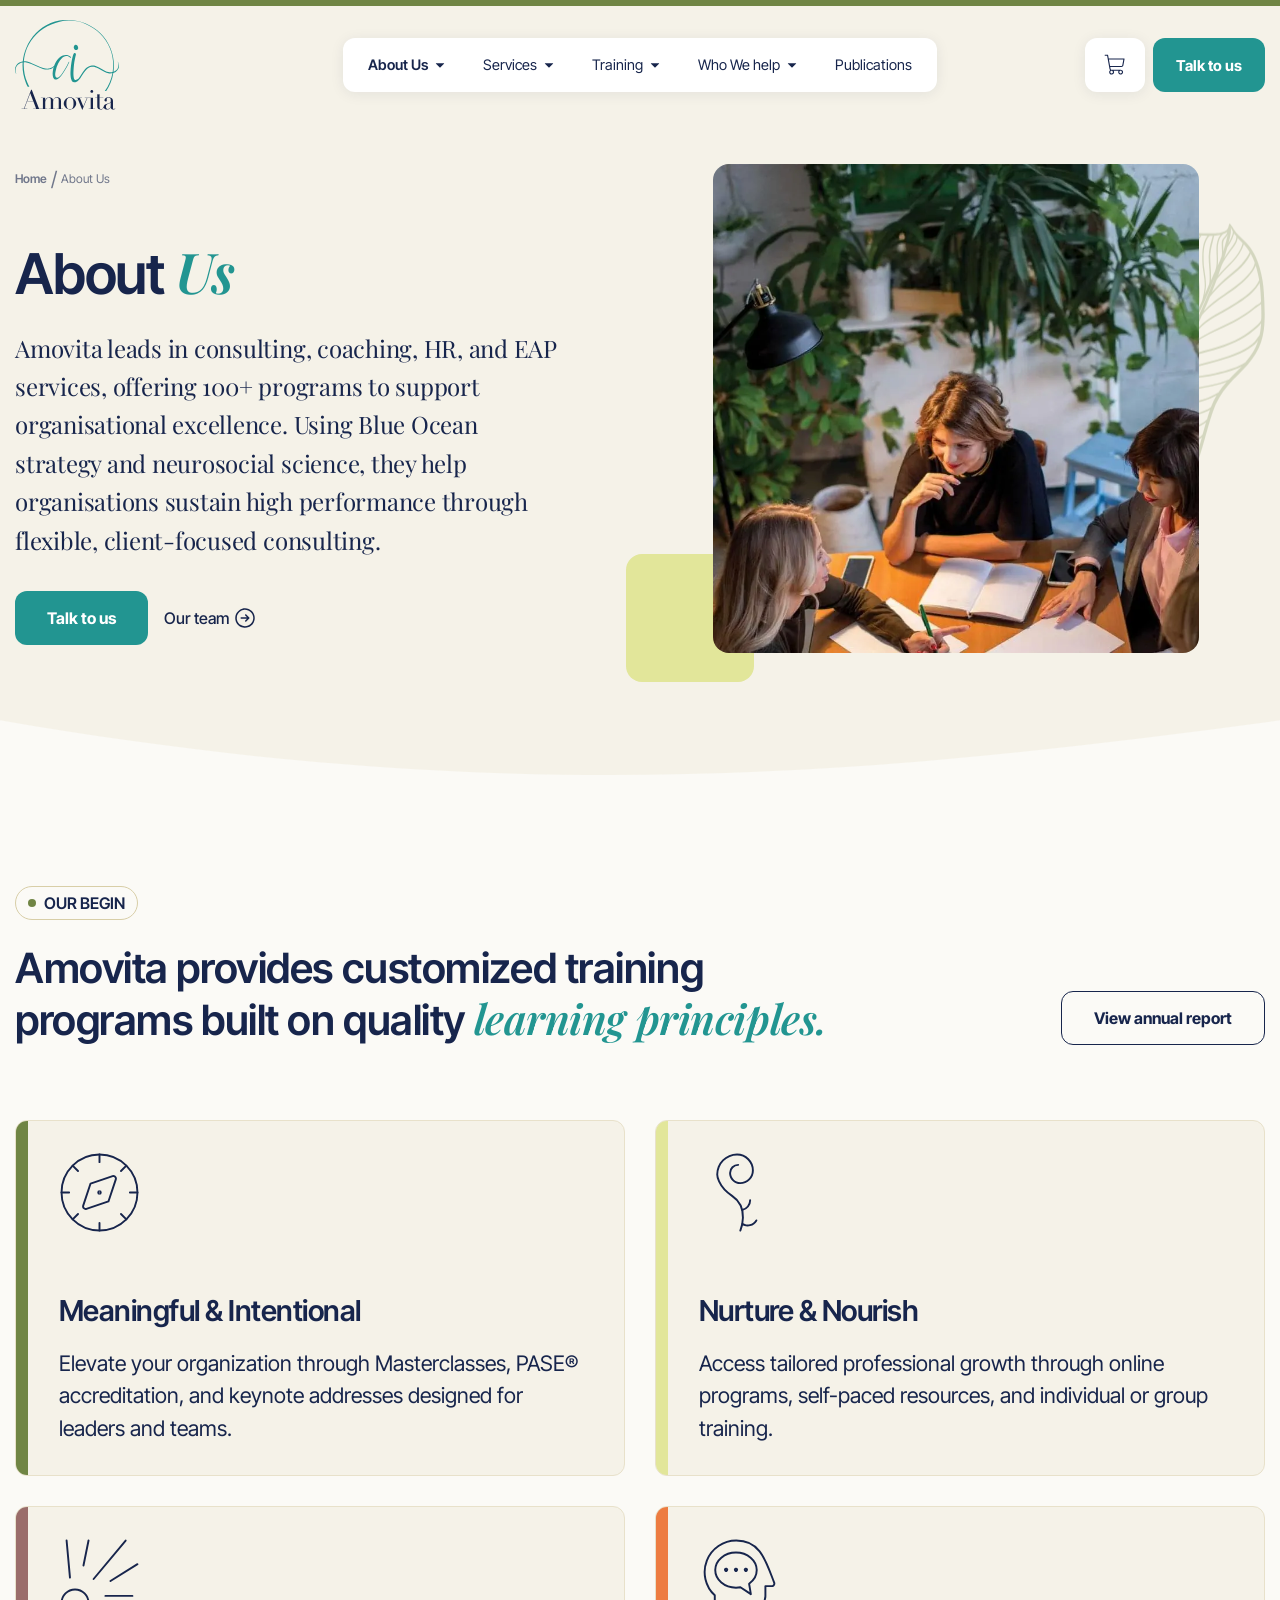
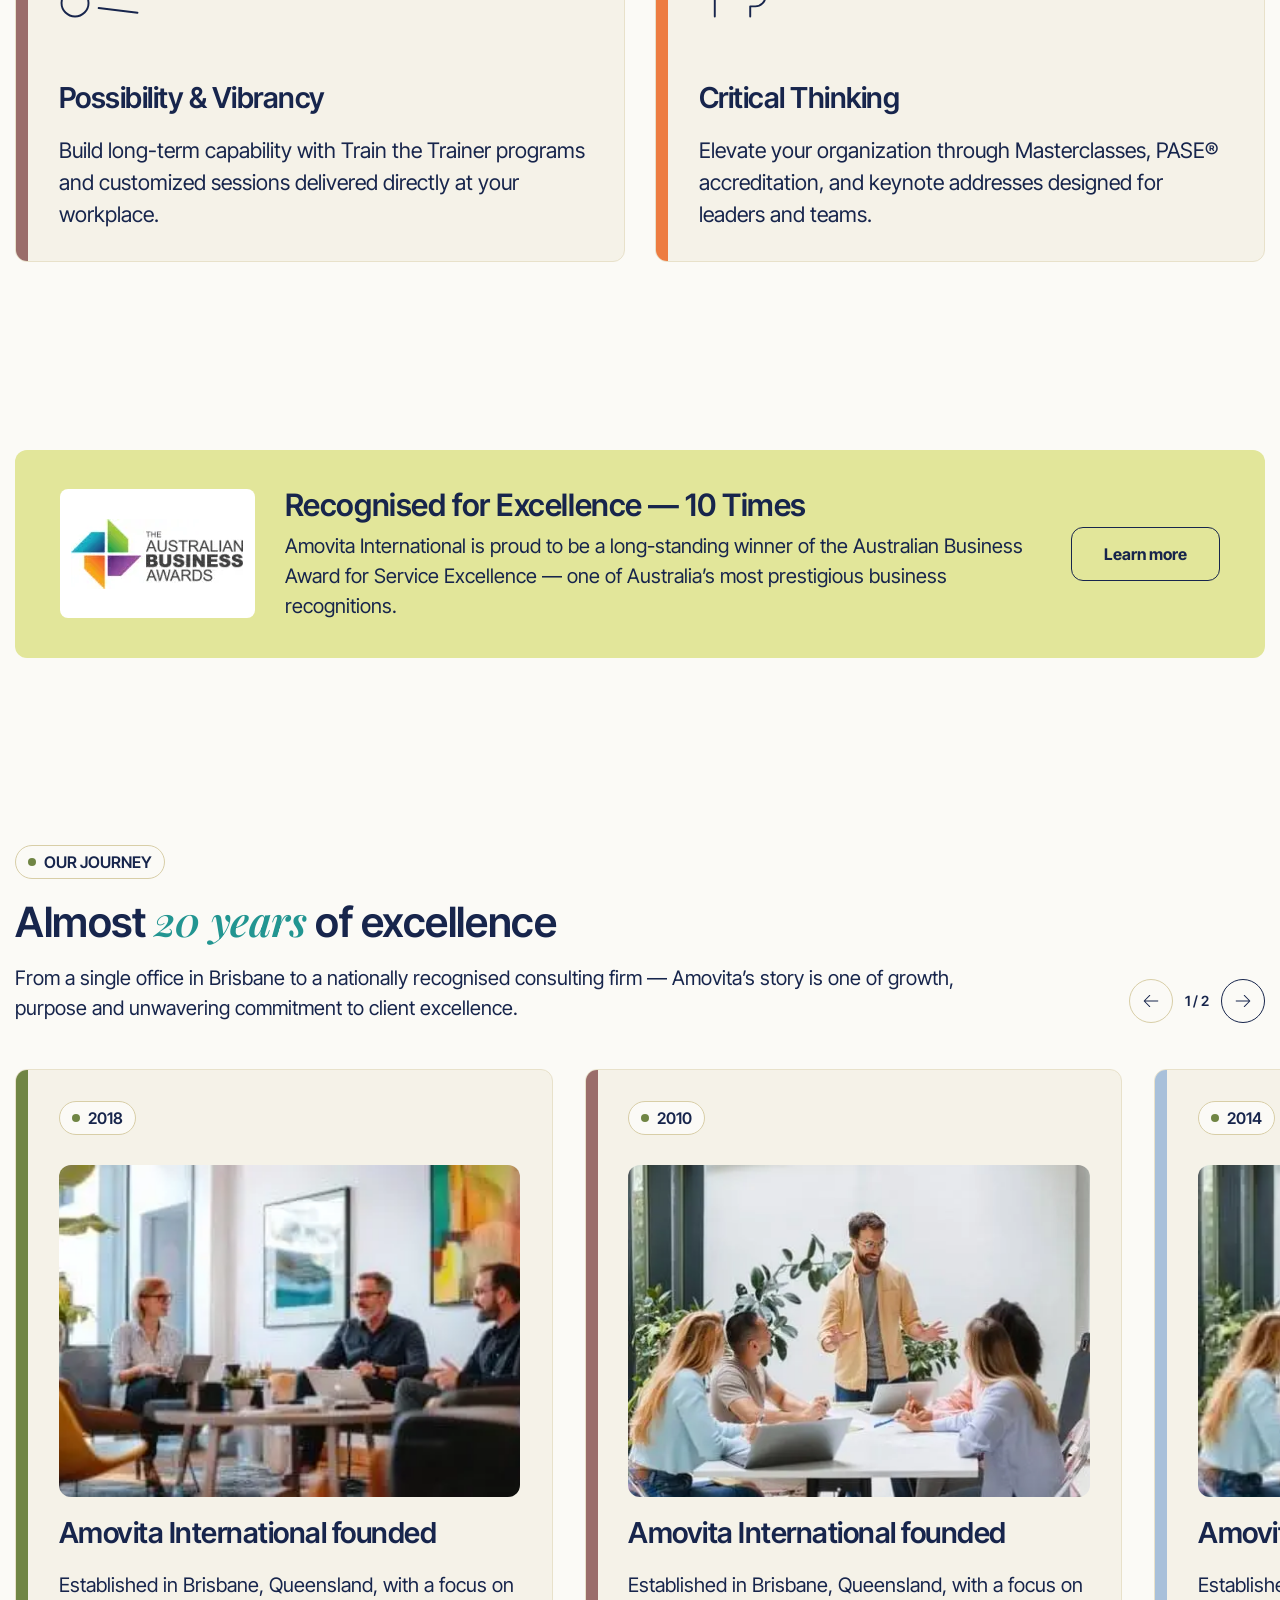
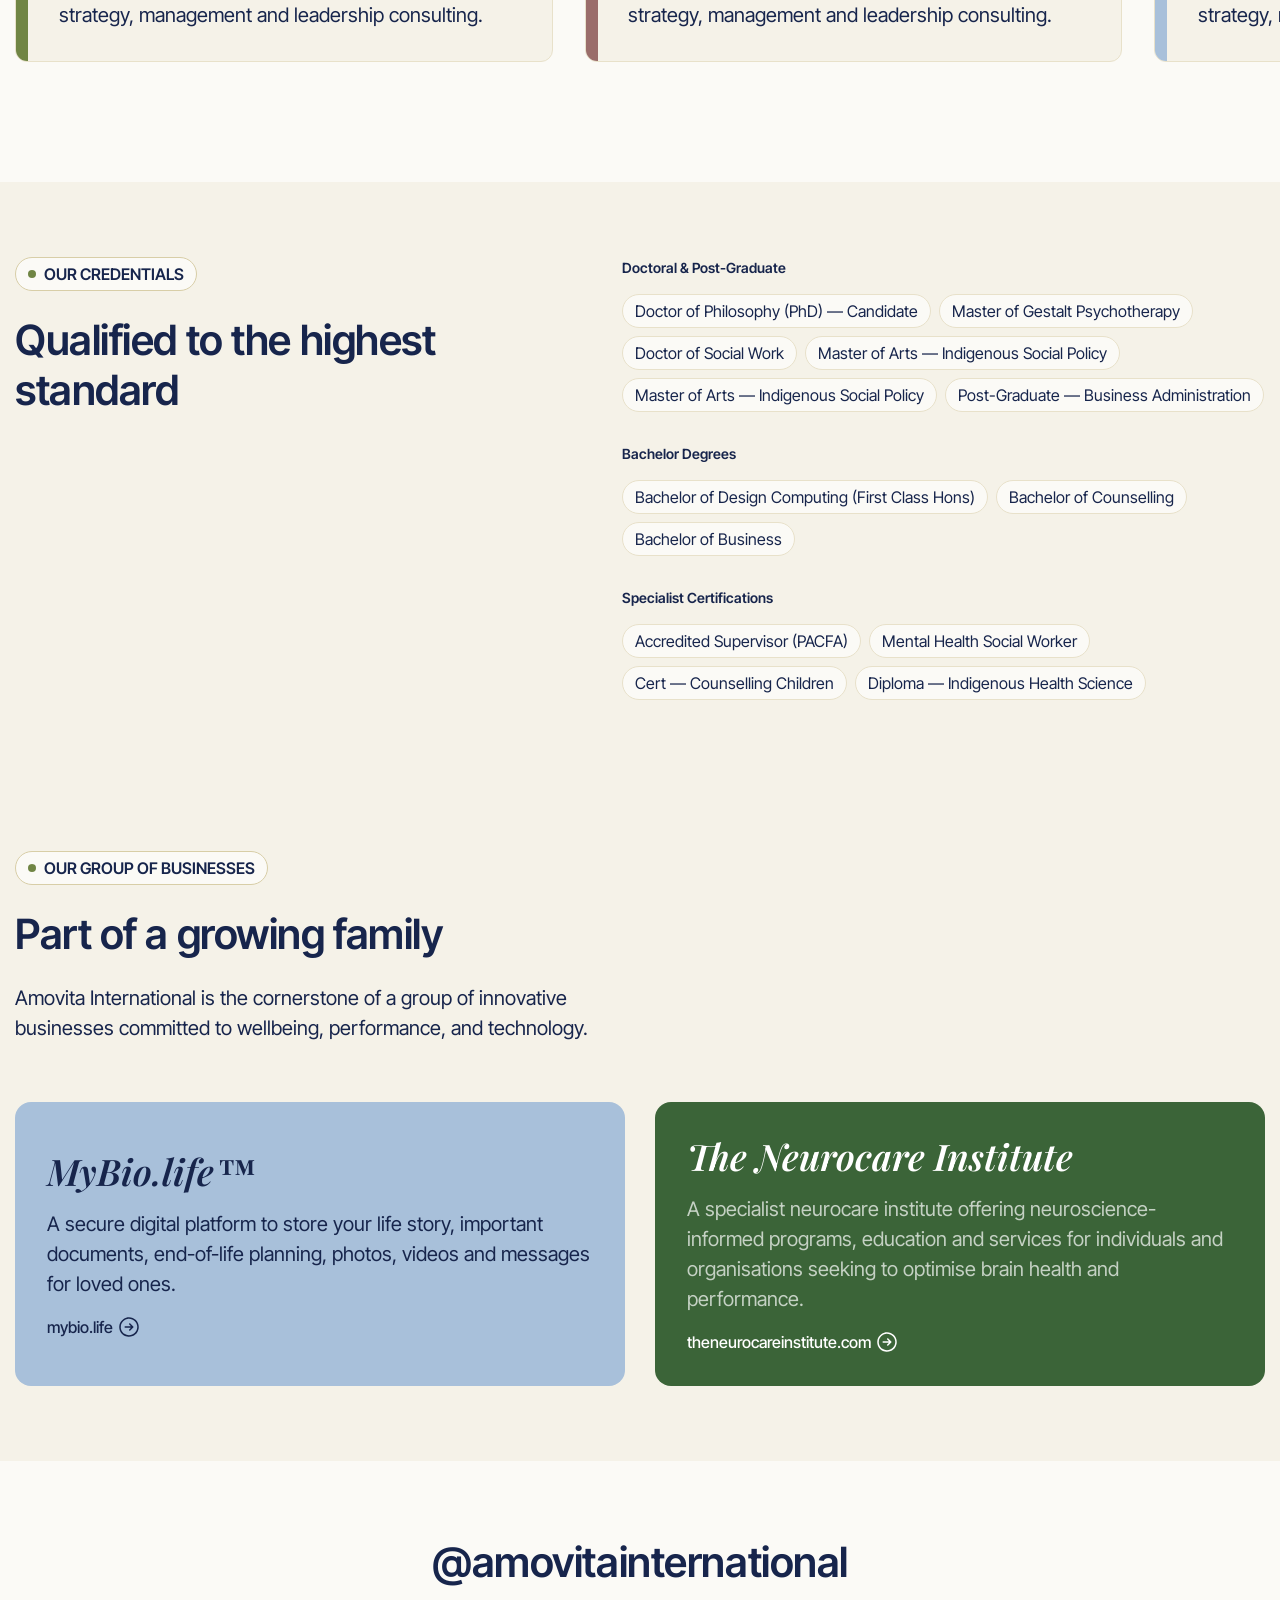
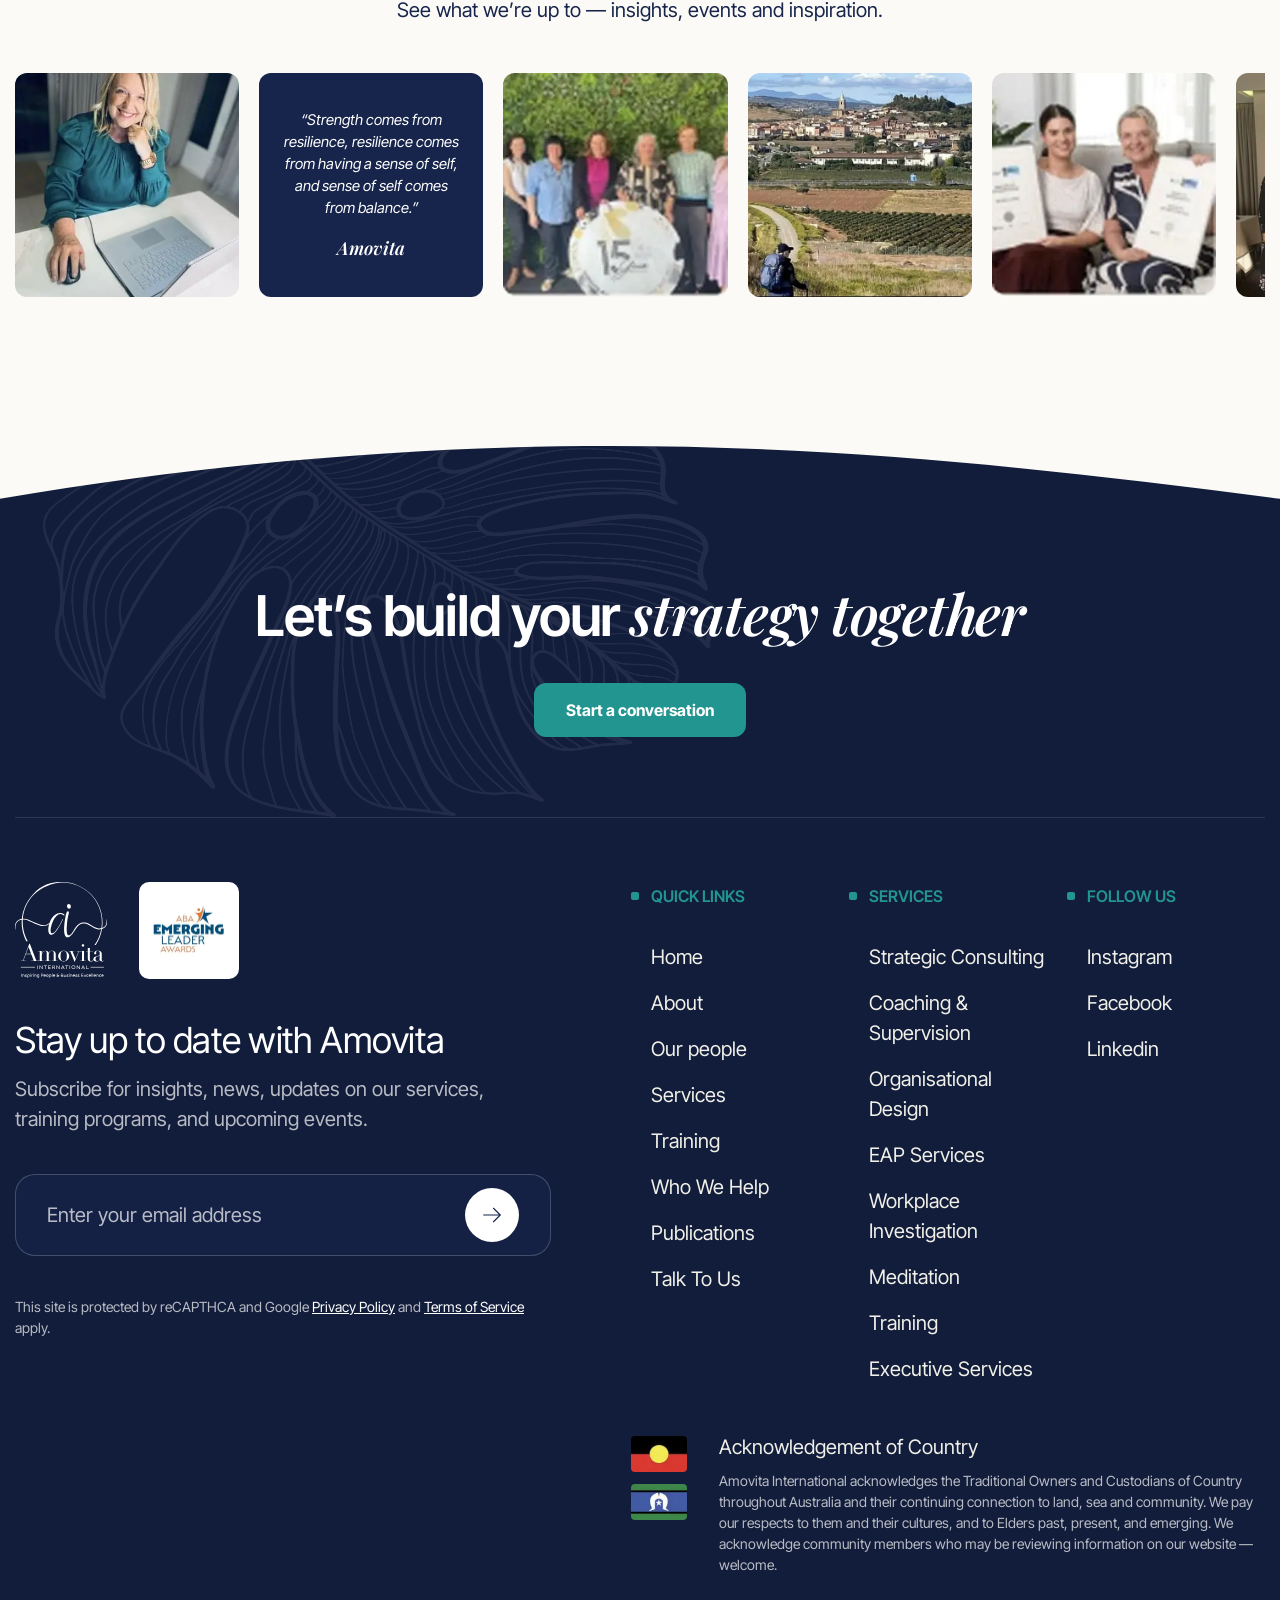
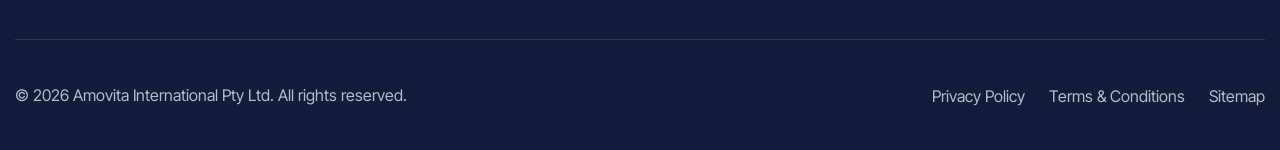
==== commit 371328d2: "traning overview page fixes" ====
--- a/about.html
+++ b/about.html
@@ -22,7 +22,7 @@
         profile); without it those ledes fell back to the 600 face and rendered too heavy. -->
 	<link rel="preconnect" href="https://fonts.googleapis.com">
 	<link rel="preconnect" href="https://fonts.gstatic.com" crossorigin>
-	<link rel="stylesheet" href="https://fonts.googleapis.com/css2?family=Inter+Tight:ital,wght@0,400;0,500;0,600;0,700;1,400&family=Playfair+Display:ital,wght@0,400;0,600;1,600&display=swap&_v=20260730111826">
+	<link rel="stylesheet" href="https://fonts.googleapis.com/css2?family=Inter+Tight:ital,wght@0,400;0,500;0,600;0,700;1,400&family=Playfair+Display:ital,wght@0,400;0,600;1,600&display=swap&_v=20260802154952">
 
 	<!-- Motion layer switch. Runs before the page paints, so elements that
         animate in start hidden instead of flashing into place first. With
@@ -32,7 +32,7 @@
 		document.documentElement.classList.add('anim');
 	</script>
 
-	<link rel="stylesheet" href="css/main.css?_v=20260730111826">
+	<link rel="stylesheet" href="css/main.css?_v=20260802154952">
 </head>
 
 <body class="page-about">
@@ -529,7 +529,7 @@
 		</footer>
 
 	</div>
-	<script src="js/main.js?_v=20260730111826"></script>
+	<script src="js/main.js?_v=20260802154952"></script>
 </body>
 
 </html>
--- a/css/main.css
+++ b/css/main.css
@@ -8149,10 +8149,10 @@
 .training-hero__media::before {
   content: "";
   position: absolute;
-  left: -1.5rem;
-  bottom: -1.5rem;
-  width: 8.75rem;
-  height: 8rem;
+  left: 0;
+  bottom: 0;
+  width: 20.01%;
+  height: 23.27%;
   background-color: #3b6438;
   border-radius: 1rem;
   z-index: 0;
@@ -8160,21 +8160,22 @@
 
 .training-hero__leaf {
   position: absolute;
-  top: -3.5rem;
-  right: -8.125rem;
-  width: 22.5rem;
-  height: auto;
-  opacity: .55;
-  z-index: 0;
+  top: 0;
+  left: 50.28%;
+  width: 49.72%;
+  height: 66.18%;
+  z-index: 1;
   pointer-events: none;
 }
 
 .training-hero__photo {
-  position: relative;
-  z-index: 1;
+  position: absolute;
+  top: 5.82%;
+  left: 13.6%;
+  width: 76.14%;
+  height: 88.91%;
+  z-index: 2;
   display: block;
-  width: 100%;
-  height: 100%;
   border-radius: 1rem;
   -o-object-fit: cover;
      object-fit: cover;
@@ -8231,7 +8232,7 @@
   -webkit-box-direction: normal;
       -ms-flex-direction: column;
           flex-direction: column;
-  gap: 2rem;
+  gap: 0;
   width: 100%;
   padding: 3rem;
   background-color: #e2e69a;
@@ -8240,15 +8241,12 @@
 
 .training-find__leaf {
   position: absolute;
-  inset: 0 0 0 auto;
-  height: 100%;
-  width: auto;
-  max-width: 26.25rem;
-  opacity: .5;
-  -o-object-fit: cover;
-     object-fit: cover;
-  -o-object-position: right center;
-     object-position: right center;
+  top: -95.37%;
+  left: 72.13%;
+  width: 49.49%;
+  height: 176.61%;
+  max-width: none;
+  opacity: .1;
   pointer-events: none;
   z-index: 0;
 }
@@ -8314,6 +8312,7 @@
       -ms-flex-align: stretch;
           align-items: stretch;
   width: 100%;
+  margin-top: 3rem;
 }
 
 .training-find__field {
@@ -8357,6 +8356,9 @@
 }
 
 .training-find__field_select {
+  -webkit-box-flex: 0;
+      -ms-flex: 0 1 19.375rem;
+          flex: 0 1 19.375rem;
   cursor: pointer;
   -webkit-box-pack: justify;
       -ms-flex-pack: justify;
@@ -8435,12 +8437,12 @@
   line-height: 1.5;
   letter-spacing: 0;
   color: #17254c;
+  margin-top: 1.25rem;
 }
 
 .training-find__note-link {
   color: #17254c;
   text-decoration: underline;
-  font-weight: 600;
 }
 
 .training-scale {
@@ -8482,7 +8484,7 @@
   -webkit-box-align: center;
       -ms-flex-align: center;
           align-items: center;
-  gap: 3rem;
+  gap: 4rem;
 }
 
 .training-scale__head {
@@ -8496,7 +8498,7 @@
   -webkit-box-align: center;
       -ms-flex-align: center;
           align-items: center;
-  gap: 0.75rem;
+  gap: 1.5rem;
   max-width: 48.75rem;
   text-align: center;
 }
@@ -8538,11 +8540,12 @@
 .training-scale__grid {
   display: -ms-grid;
   display: grid;
-  -ms-grid-columns: (1fr)[4];
-  grid-template-columns: repeat(4, 1fr);
-  -ms-grid-rows: (minmax(0, 10.625rem))[2];
-  grid-template-rows: repeat(2, minmax(0, 10.625rem));
-  gap: 2rem;
+  -ms-grid-columns: 372fr 382fr 222fr 376fr;
+  grid-template-columns: 372fr 382fr 222fr 376fr;
+  -ms-grid-rows: 327fr 297fr;
+  grid-template-rows: 327fr 297fr;
+  aspect-ratio: 1412/644;
+  gap: 1.25rem;
   width: 100%;
 }
 
@@ -9516,92 +9519,6 @@
   background-color: #fff;
 }
 
-.training-month {
-  display: -webkit-box;
-  display: -ms-flexbox;
-  display: flex;
-  -webkit-box-align: center;
-      -ms-flex-align: center;
-          align-items: center;
-  gap: 2rem;
-}
-
-.training-month__nav {
-  display: -webkit-box;
-  display: -ms-flexbox;
-  display: flex;
-  -webkit-box-align: center;
-      -ms-flex-align: center;
-          align-items: center;
-  gap: 0.75rem;
-}
-
-.training-month__btn {
-  display: -webkit-inline-box;
-  display: -ms-inline-flexbox;
-  display: inline-flex;
-  -webkit-box-align: center;
-      -ms-flex-align: center;
-          align-items: center;
-  -webkit-box-pack: center;
-      -ms-flex-pack: center;
-          justify-content: center;
-  -webkit-box-flex: 0;
-      -ms-flex: 0 0 auto;
-          flex: 0 0 auto;
-  width: 2.75rem;
-  height: 2.75rem;
-  background-color: rgba(0,0,0,0);
-  border: 1px solid #d8cea7;
-  border-radius: 6.25rem;
-  cursor: pointer;
-  -webkit-transition: border-color .3s ease,color .3s ease;
-  transition: border-color .3s ease,color .3s ease;
-  color: #17254c;
-}
-
-.training-month__btn svg {
-  width: 1.25rem;
-  height: 1.25rem;
-}
-
-.training-month__divider {
-  display: inline-block;
-  -webkit-box-flex: 0;
-      -ms-flex: 0 0 auto;
-          flex: 0 0 auto;
-  width: 1px;
-  height: 1.5rem;
-  background-color: #e8e1ca;
-}
-
-.training-month__current {
-  display: -webkit-box;
-  display: -ms-flexbox;
-  display: flex;
-  -webkit-box-align: center;
-      -ms-flex-align: center;
-          align-items: center;
-  gap: 0.5rem;
-  background: none;
-  border: 0;
-  padding: 0;
-  cursor: pointer;
-}
-
-.training-month__label {
-  font-family: "Inter Tight",sans-serif;
-  font-weight: 400;
-  font-size: 1.75rem;
-  line-height: 1.5;
-  color: #17254c;
-}
-
-.training-month__caret {
-  width: 1.25rem;
-  height: 1.25rem;
-}
-
 .training-card {
   display: -webkit-box;
   display: -ms-flexbox;
@@ -9857,126 +9774,6 @@
   gap: 1.5rem;
 }
 
-.training-monthpicker {
-  position: fixed;
-  z-index: 120;
-  width: 18rem;
-  display: -webkit-box;
-  display: -ms-flexbox;
-  display: flex;
-  -webkit-box-orient: vertical;
-  -webkit-box-direction: normal;
-      -ms-flex-direction: column;
-          flex-direction: column;
-  gap: 1rem;
-  padding: 1.25rem;
-  background-color: #fff;
-  border: 1px solid #e8e1ca;
-  border-radius: 0.75rem;
-  -webkit-box-shadow: 0 1.125rem 3rem rgba(23,37,76,.16);
-          box-shadow: 0 1.125rem 3rem rgba(23,37,76,.16);
-}
-
-.training-monthpicker[hidden] {
-  display: none;
-}
-
-.training-monthpicker__head {
-  display: -webkit-box;
-  display: -ms-flexbox;
-  display: flex;
-  -webkit-box-align: center;
-      -ms-flex-align: center;
-          align-items: center;
-  -webkit-box-pack: justify;
-      -ms-flex-pack: justify;
-          justify-content: space-between;
-  gap: 1rem;
-}
-
-.training-monthpicker__year {
-  font-family: "Inter Tight",sans-serif;
-  font-weight: 600;
-}
-
-@supports (font-size: clamp( 1.25rem , 1.1786987522rem  +  0.3565062389vw , 1.5rem )) {
-  .training-monthpicker__year {
-    font-size: clamp( 1.25rem , 1.1786987522rem  +  0.3565062389vw , 1.5rem );
-  }
-}
-
-@supports not (font-size: clamp( 1.25rem , 1.1786987522rem  +  0.3565062389vw , 1.5rem )) {
-  .training-monthpicker__year {
-    font-size: calc(1.25rem + 0.25*(100vw - 20rem)/70.125);
-  }
-}
-
-.training-monthpicker__year {
-  line-height: 1.4;
-  letter-spacing: -0.5px;
-  color: #17254c;
-}
-
-.training-monthpicker__ybtn {
-  display: -webkit-inline-box;
-  display: -ms-inline-flexbox;
-  display: inline-flex;
-  -webkit-box-align: center;
-      -ms-flex-align: center;
-          align-items: center;
-  -webkit-box-pack: center;
-      -ms-flex-pack: center;
-          justify-content: center;
-  -webkit-box-flex: 0;
-      -ms-flex: 0 0 auto;
-          flex: 0 0 auto;
-  width: 2.25rem;
-  height: 2.25rem;
-  color: #17254c;
-  background-color: rgba(0,0,0,0);
-  border: 1px solid #d8cea7;
-  border-radius: 6.25rem;
-  cursor: pointer;
-  -webkit-transition: border-color .3s ease,color .3s ease;
-  transition: border-color .3s ease,color .3s ease;
-}
-
-.training-monthpicker__grid {
-  display: -ms-grid;
-  display: grid;
-  -ms-grid-columns: (1fr)[3];
-  grid-template-columns: repeat(3, 1fr);
-  gap: 0.5rem;
-}
-
-.training-monthpicker__month {
-  padding: 0.625rem 0;
-  font-family: "Inter Tight",sans-serif;
-  font-weight: 400;
-  font-size: 1rem;
-  line-height: 1.5;
-  letter-spacing: 0;
-  font-weight: 600;
-  color: #17254c;
-  background-color: rgba(0,0,0,0);
-  border: 1px solid #e8e1ca;
-  border-radius: 0.5rem;
-  cursor: pointer;
-  -webkit-transition: background-color .2s ease,border-color .2s ease,color .2s ease;
-  transition: background-color .2s ease,border-color .2s ease,color .2s ease;
-}
-
-.training-monthpicker__month_current {
-  background-color: #17254c;
-  border-color: #17254c;
-  color: #fff;
-}
-
-.training-monthpicker__month:focus-visible {
-  outline: 2px solid #229591;
-  outline-offset: 2px;
-}
-
 .who-help-hero {
   position: relative;
   background-color: #f5f2e8;
@@ -13146,6 +12943,7 @@
     -ms-grid-rows: none;
     grid-template-rows: none;
     grid-auto-rows: 13.75rem;
+    aspect-ratio: auto;
   }
 
   .training-scale__grid .training-scale__card,
@@ -15329,20 +15127,6 @@
     background-color: hsla(0,0%,100%,.45);
   }
 
-  .training-month__btn:hover {
-    border-color: #229591;
-    color: #229591;
-  }
-
-  .training-monthpicker__ybtn:hover {
-    border-color: #229591;
-    color: #229591;
-  }
-
-  .training-monthpicker__month:hover {
-    border-color: #229591;
-  }
-
   .who-help-hero a.who-help-hero__crumb:hover {
     color: #17254c;
   }
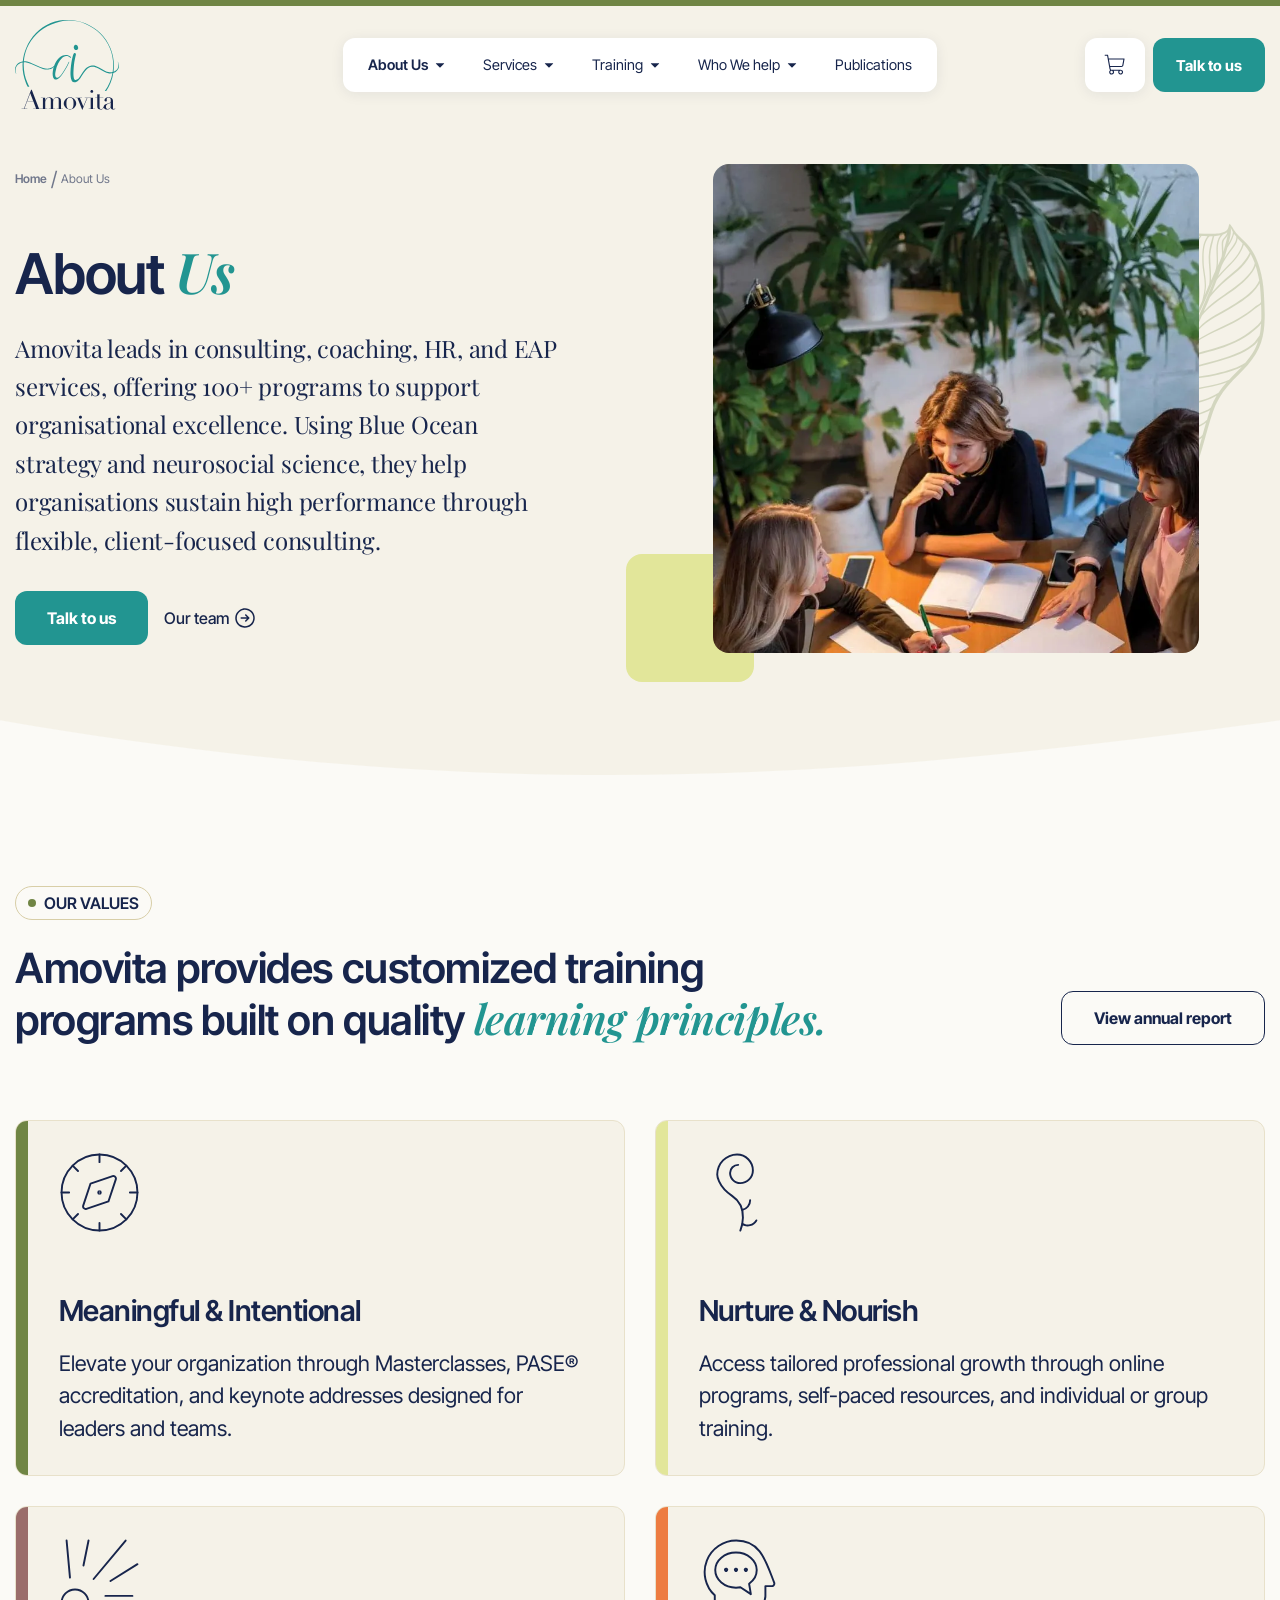
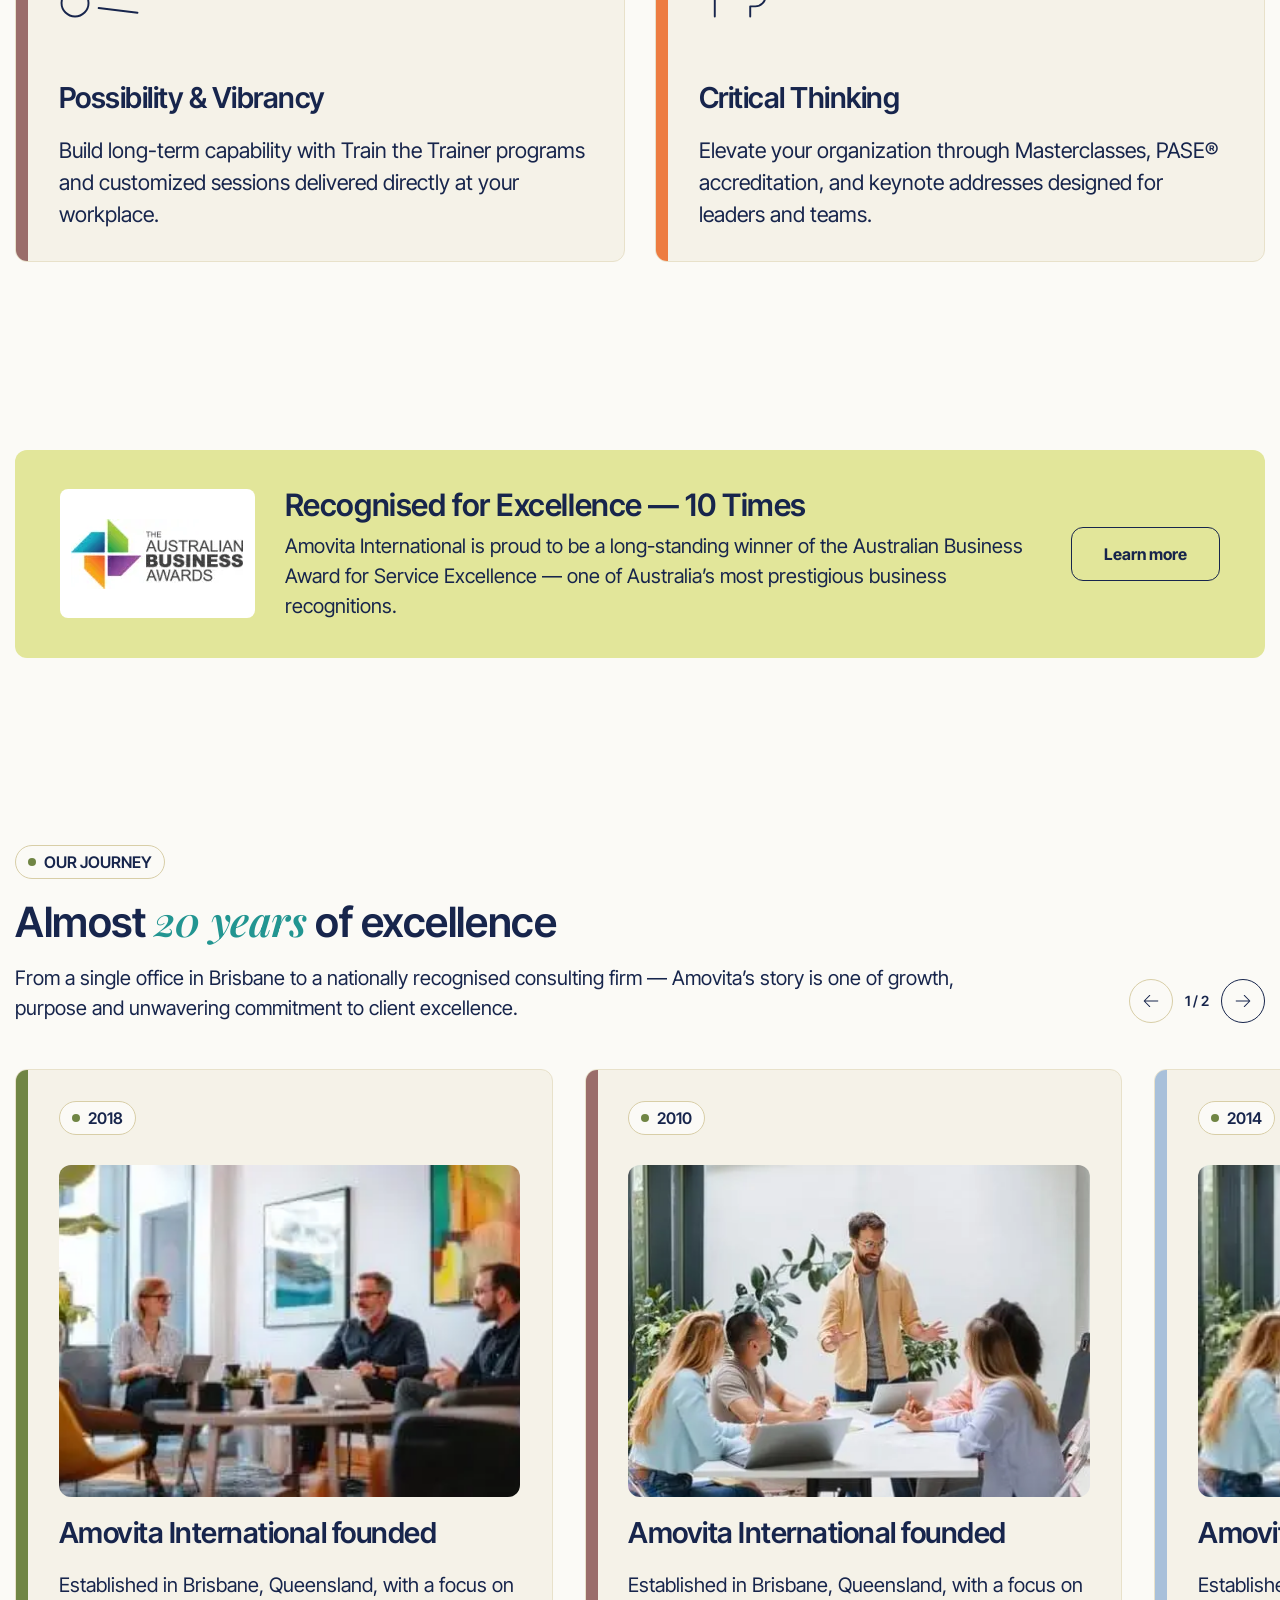
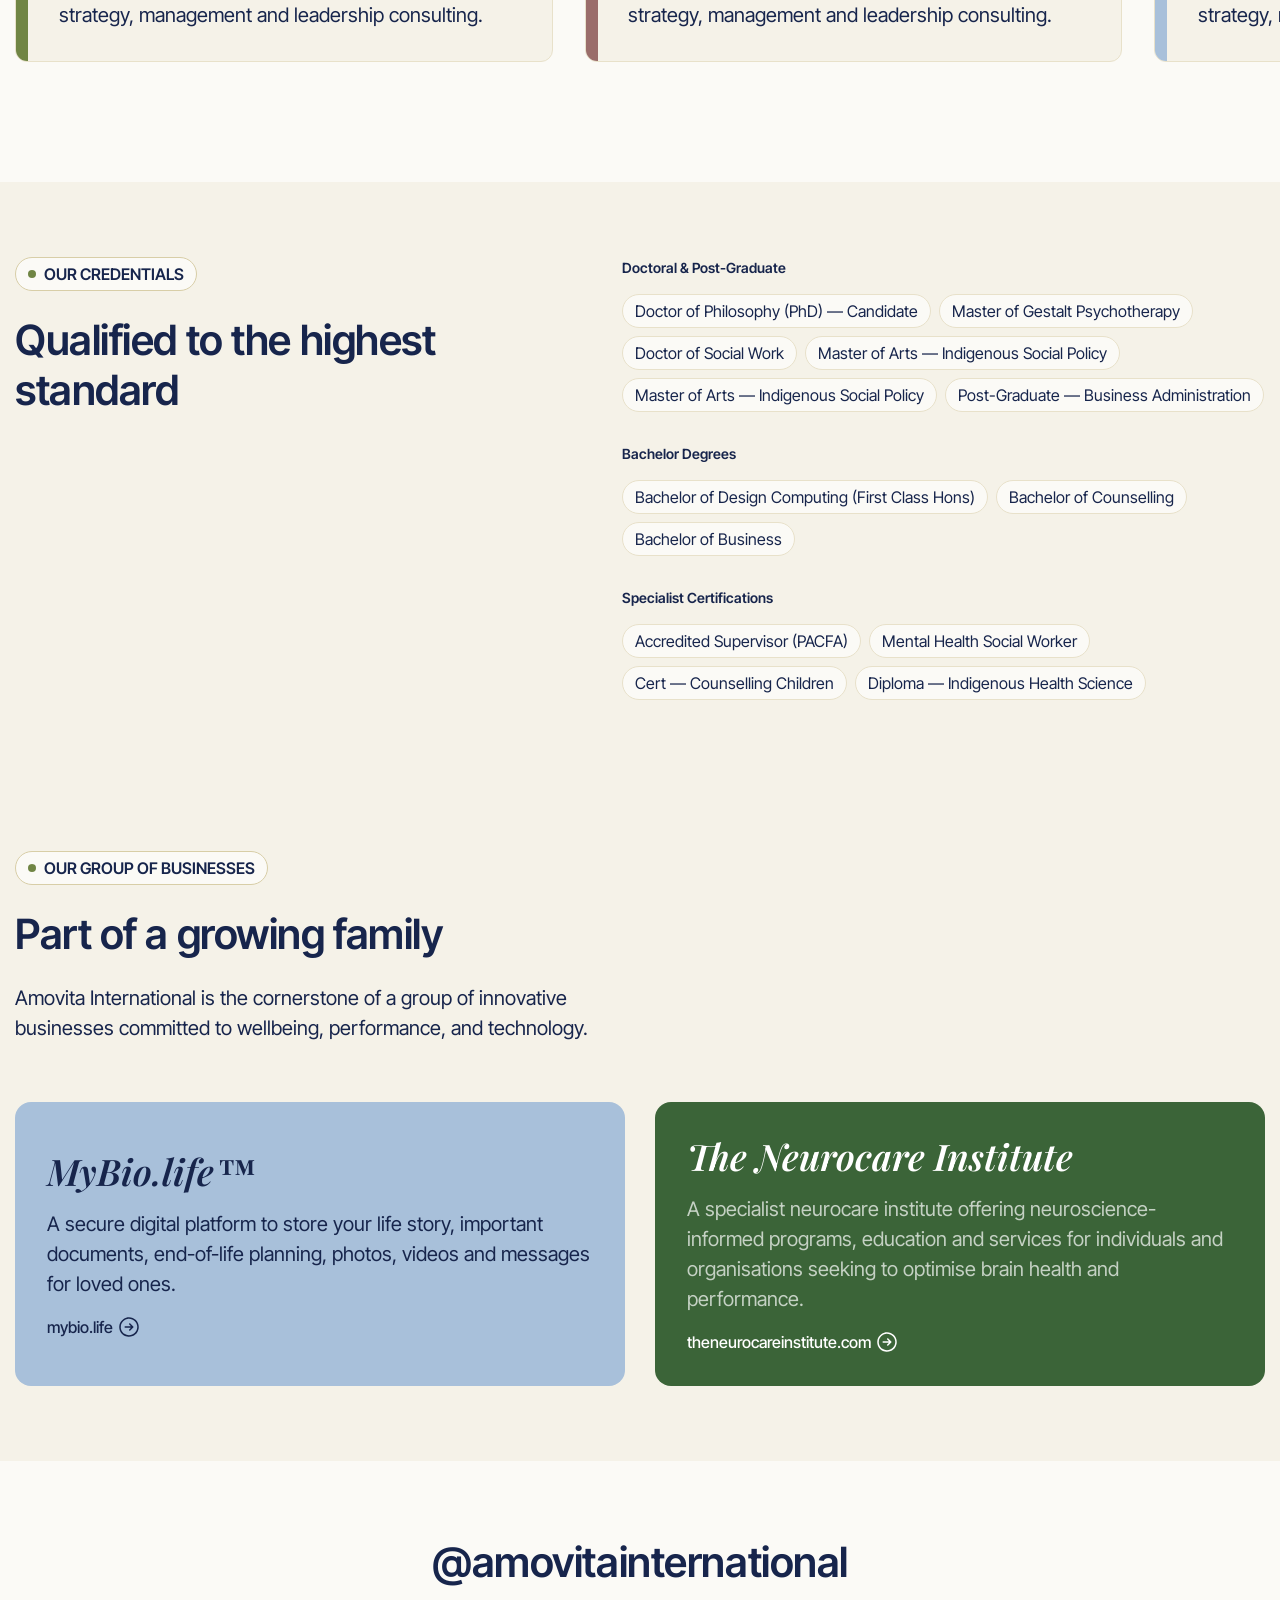
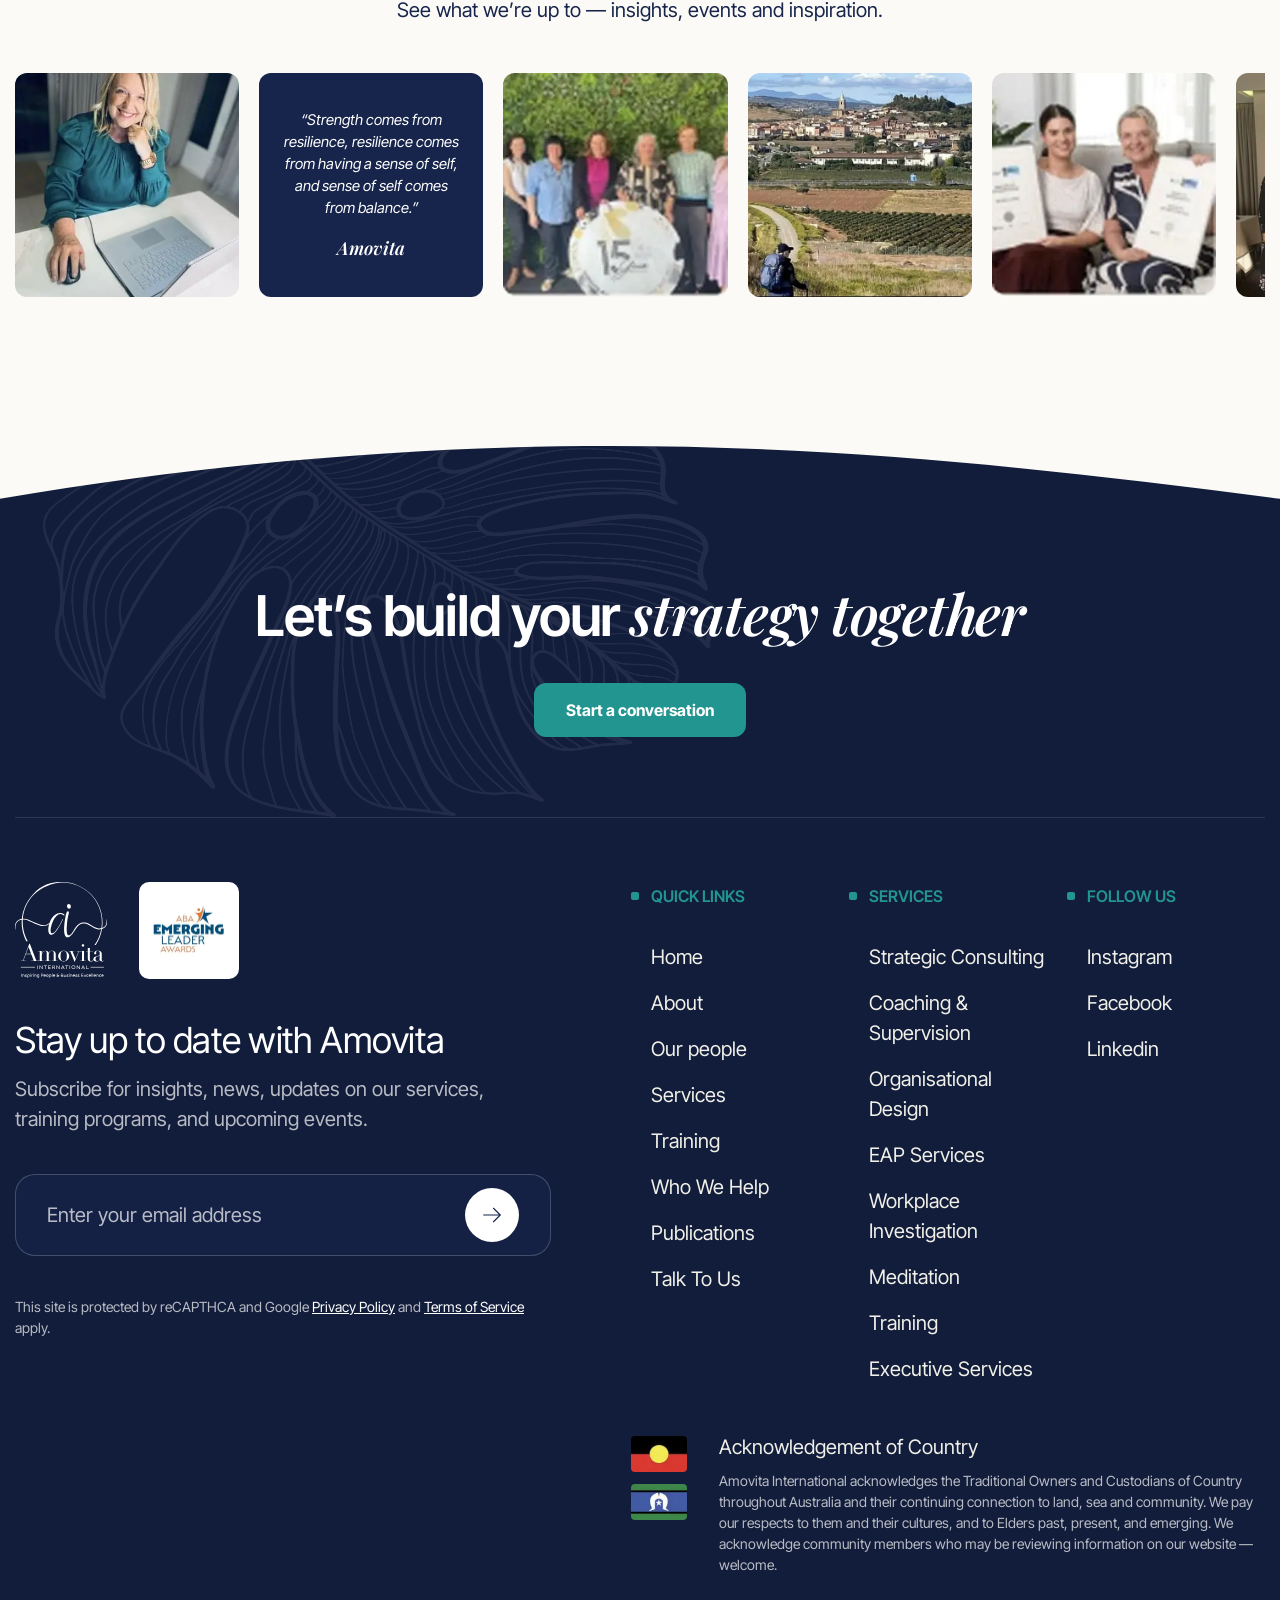
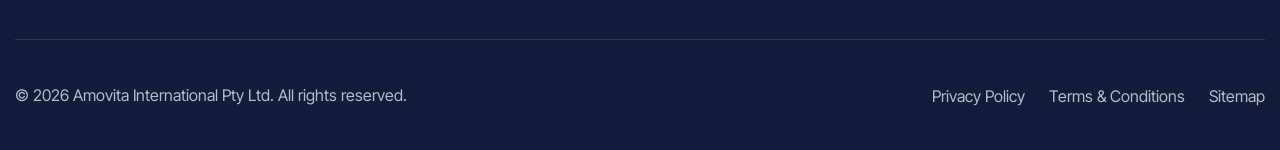
==== commit c0cfea08: "Client fixes" ====
--- a/about.html
+++ b/about.html
@@ -22,7 +22,7 @@
         profile); without it those ledes fell back to the 600 face and rendered too heavy. -->
 	<link rel="preconnect" href="https://fonts.googleapis.com">
 	<link rel="preconnect" href="https://fonts.gstatic.com" crossorigin>
-	<link rel="stylesheet" href="https://fonts.googleapis.com/css2?family=Inter+Tight:ital,wght@0,400;0,500;0,600;0,700;1,400&family=Playfair+Display:ital,wght@0,400;0,600;1,600&display=swap&_v=20260802154952">
+	<link rel="stylesheet" href="https://fonts.googleapis.com/css2?family=Inter+Tight:ital,wght@0,400;0,500;0,600;0,700;1,400&family=Playfair+Display:ital,wght@0,400;0,600;1,600&display=swap&_v=20260803054805">
 
 	<!-- Motion layer switch. Runs before the page paints, so elements that
         animate in start hidden instead of flashing into place first. With
@@ -32,7 +32,7 @@
 		document.documentElement.classList.add('anim');
 	</script>
 
-	<link rel="stylesheet" href="css/main.css?_v=20260802154952">
+	<link rel="stylesheet" href="css/main.css?_v=20260803054805">
 </head>
 
 <body class="page-about">
@@ -184,7 +184,7 @@
 				<div class="about-values__inner container">
 					<div class="about-values__head" data-anim-stagger="90">
 						<div class="about-values__head-text">
-							<span class="label" data-anim="fade-up"><span class="label__dot" aria-hidden="true"></span>Our Begin</span>
+							<span class="label" data-anim="fade-up"><span class="label__dot" aria-hidden="true"></span>Our Values</span>
 							<h2 class="about-values__title" data-anim="fade-up">Amovita provides customized training programs built on quality <em>learning principles.</em></h2>
 						</div>
 						<a href="#" class="btn btn_outline about-values__report" data-anim="fade-up">View annual report</a>
@@ -529,7 +529,7 @@
 		</footer>
 
 	</div>
-	<script src="js/main.js?_v=20260802154952"></script>
+	<script src="js/main.js?_v=20260803054805"></script>
 </body>
 
 </html>
--- a/css/main.css
+++ b/css/main.css
@@ -9240,7 +9240,6 @@
   left: 48.63%;
   width: 51.37%;
   height: 57.68%;
-  opacity: .25;
   pointer-events: none;
 }
 
@@ -10989,11 +10988,32 @@
 .industry-form {
   position: relative;
   width: 100%;
-  padding: 2.5rem;
+}
+
+@supports (padding-inline: clamp( 2rem , -1.1875rem  +  6.640625vw , 6.25rem )) {
+  .industry-form {
+    padding-inline: clamp( 2rem , -1.1875rem  +  6.640625vw , 6.25rem );
+  }
+}
+
+@supports not (padding-inline: clamp( 2rem , -1.1875rem  +  6.640625vw , 6.25rem )) {
+  .industry-form {
+    padding-inline: calc(2rem + 4.25*(100vw - 48rem)/64);
+  }
+}
+
+.industry-form {
+  padding-top: 5rem;
+  padding-bottom: 3rem;
   background-color: #fff;
-  border-radius: 1.25rem;
+  border-radius: 0.75rem;
+  -webkit-box-shadow: 0 0.25rem 0.75rem rgba(23,37,76,.03);
+          box-shadow: 0 0.25rem 0.75rem rgba(23,37,76,.03);
   overflow: hidden;
 }
+
+.no-webp .industry-form::before {
+  background: url("../img/common/testimonial-bg.jpg") center/cover no-repeat; }
 
 .industry-form::before {
   content: "";
@@ -11001,9 +11021,7 @@
   top: 0;
   left: 0;
   right: 0;
-  height: 0.375rem;
-  background: -webkit-gradient(linear, left top, right top, from(#229591), to(#708544));
-  background: linear-gradient(90deg, #229591, #708544);
+  height: 0.5rem;
 }
 
 .industry-form__title {
@@ -11035,7 +11053,7 @@
   display: grid;
   -ms-grid-columns: 1fr 1fr;
   grid-template-columns: 1fr 1fr;
-  gap: 1.25rem;
+  gap: 1.5rem 1.25rem;
 }
 
 .industry-form__field {
@@ -11054,8 +11072,8 @@
   width: 100%;
   height: 3.375rem;
   padding-inline: 1.25rem;
-  background-color: #fbfaf6;
-  border: 1px solid #e8e1ca;
+  background-color: #fff;
+  border: 1px solid #17254c;
   border-radius: 0.75rem;
   font-family: "Inter Tight",sans-serif;
   font-weight: 400;
@@ -15236,4 +15254,6 @@
 
 .webp .service-form::before { background: url(../img/common/testimonial-bg.webp) center/cover no-repeat; }
 
+.webp .industry-form::before { background: url(../img/common/testimonial-bg.webp) center/cover no-repeat; }
+
 .webp .contact-form::before { background: url(../img/common/testimonial-bg.webp) center/cover no-repeat; }
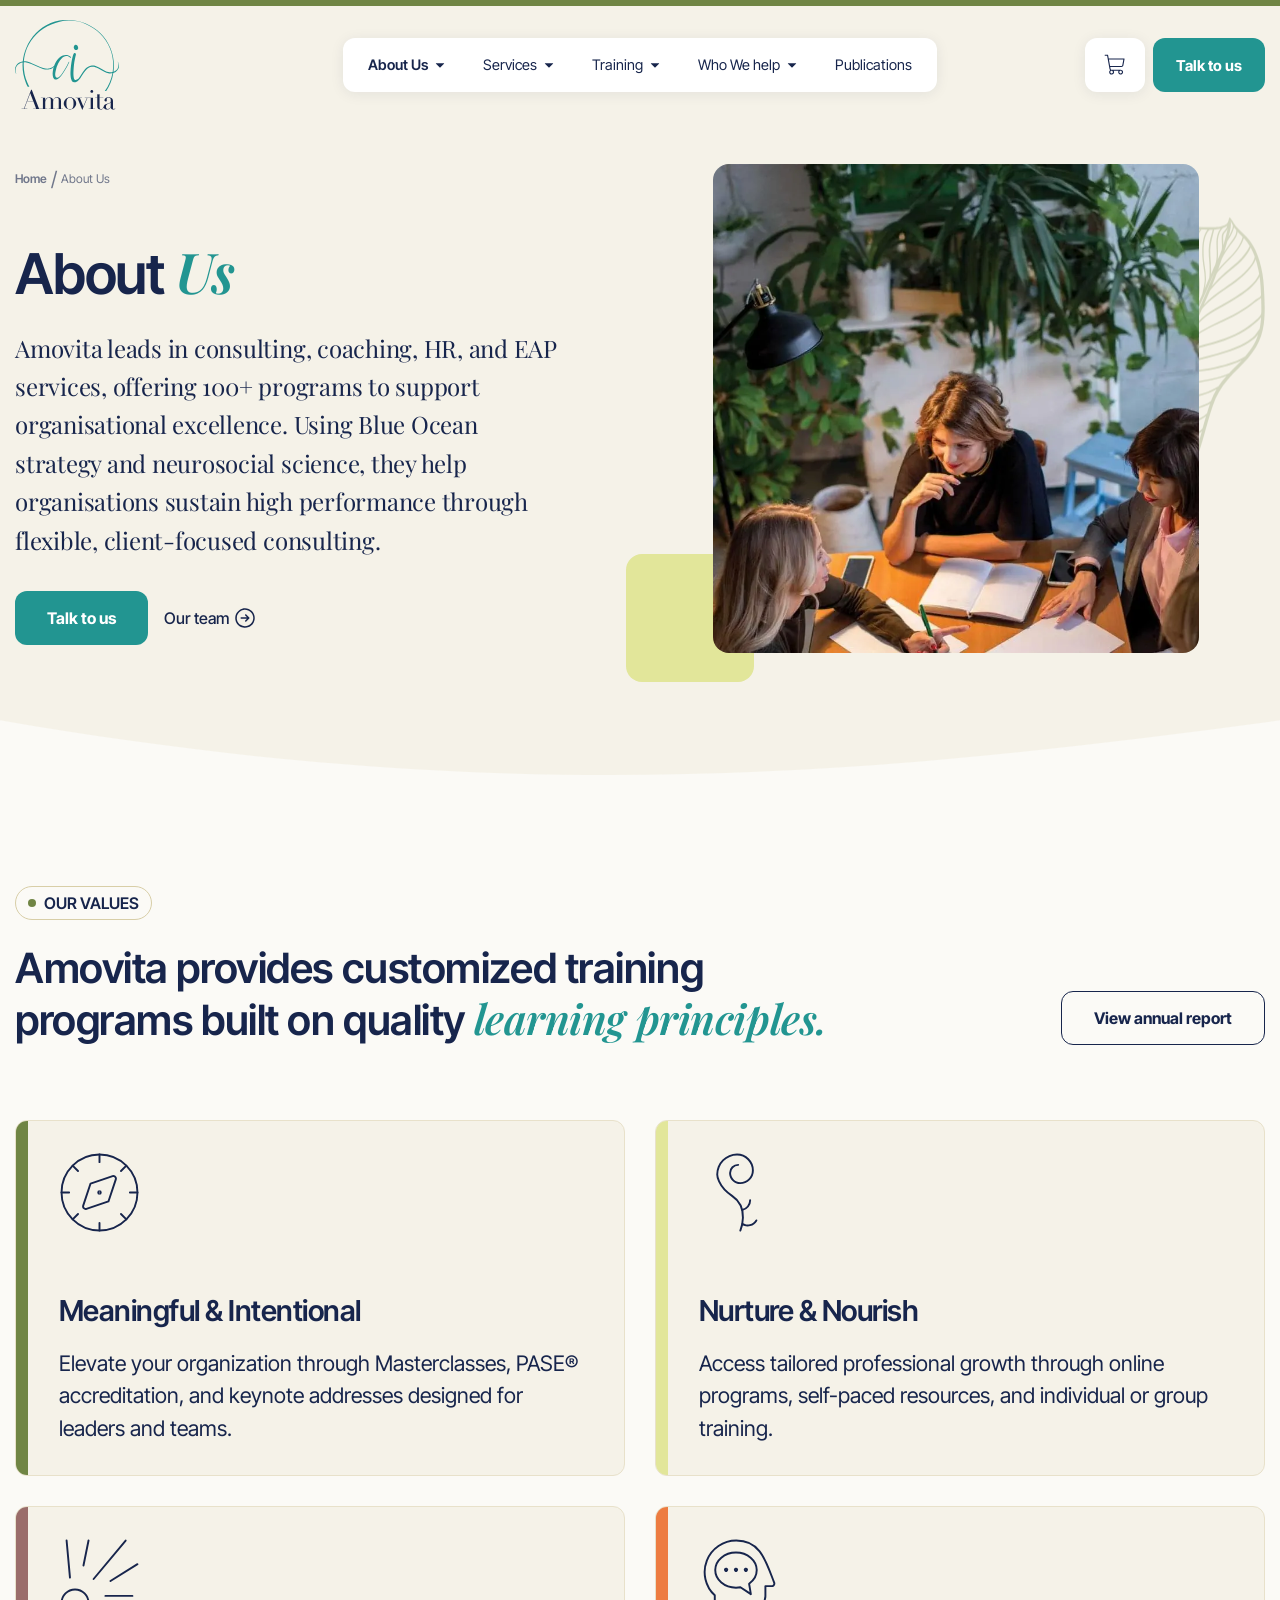
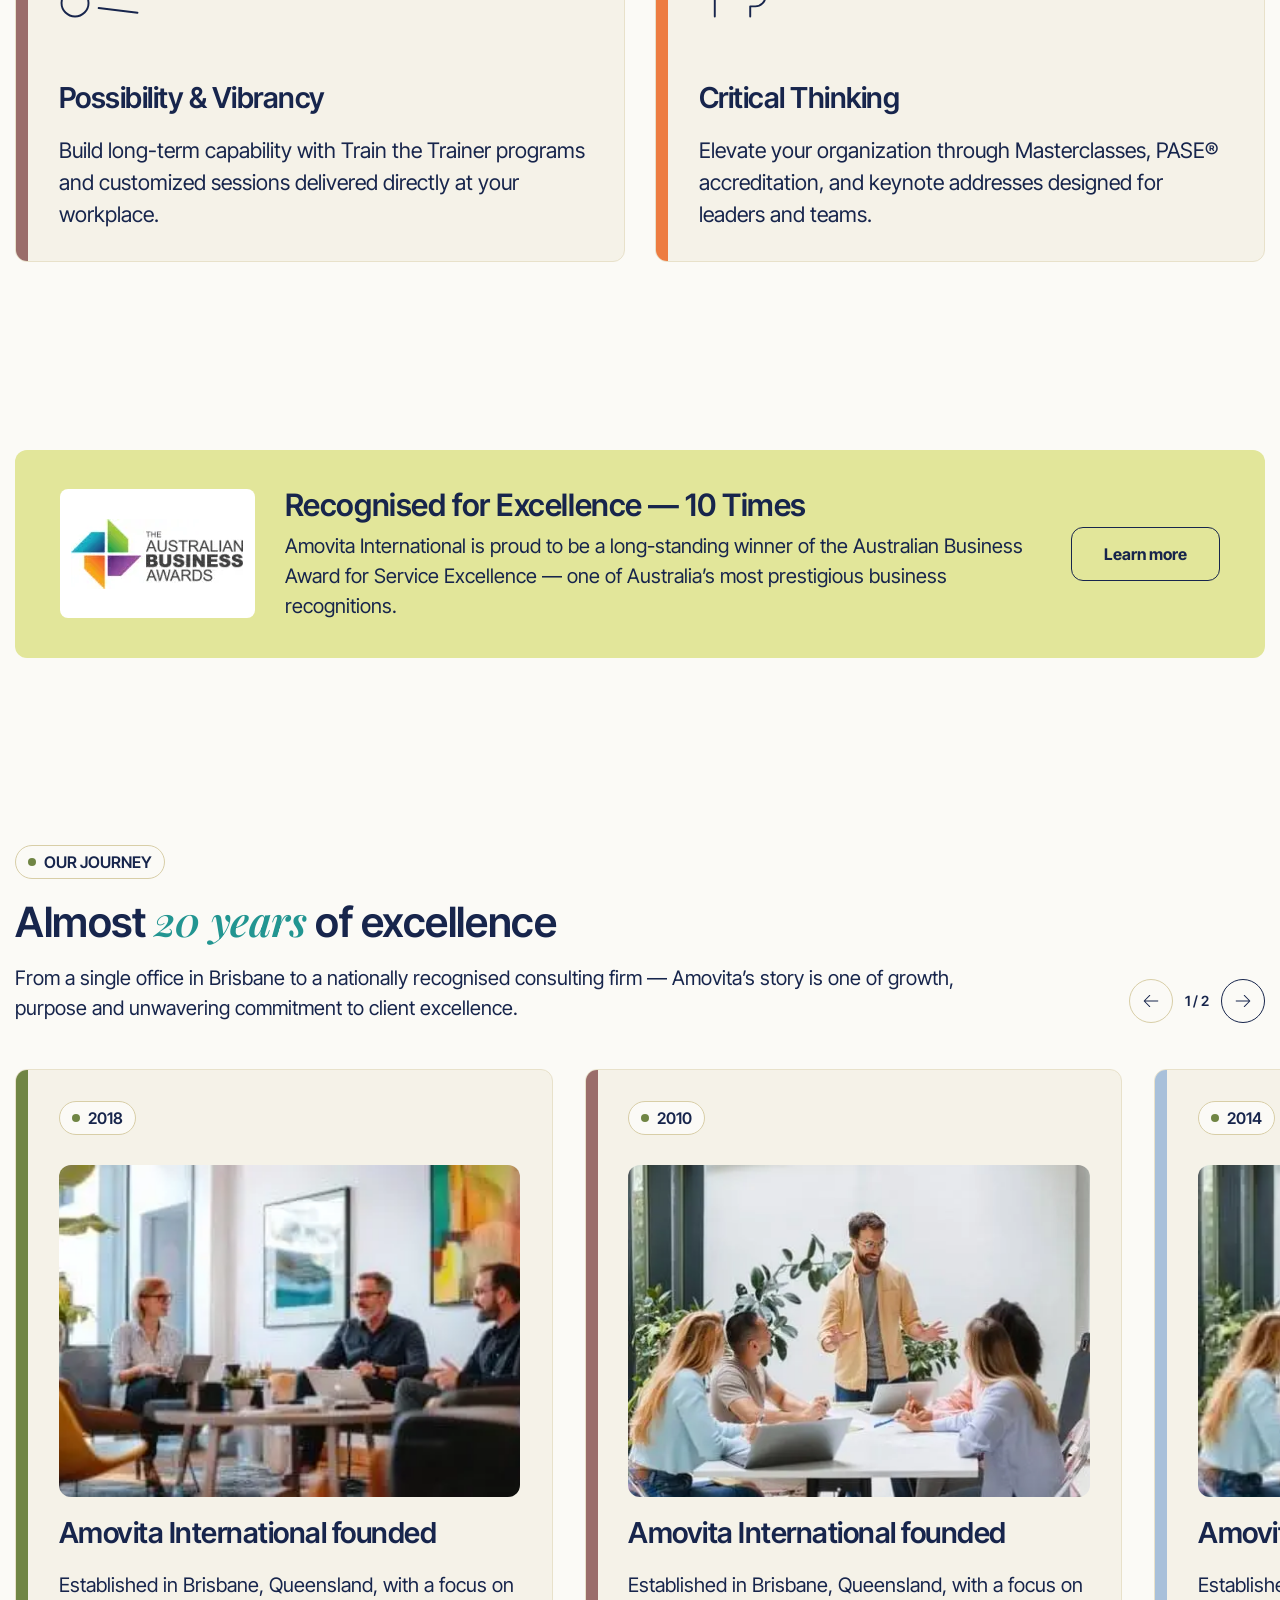
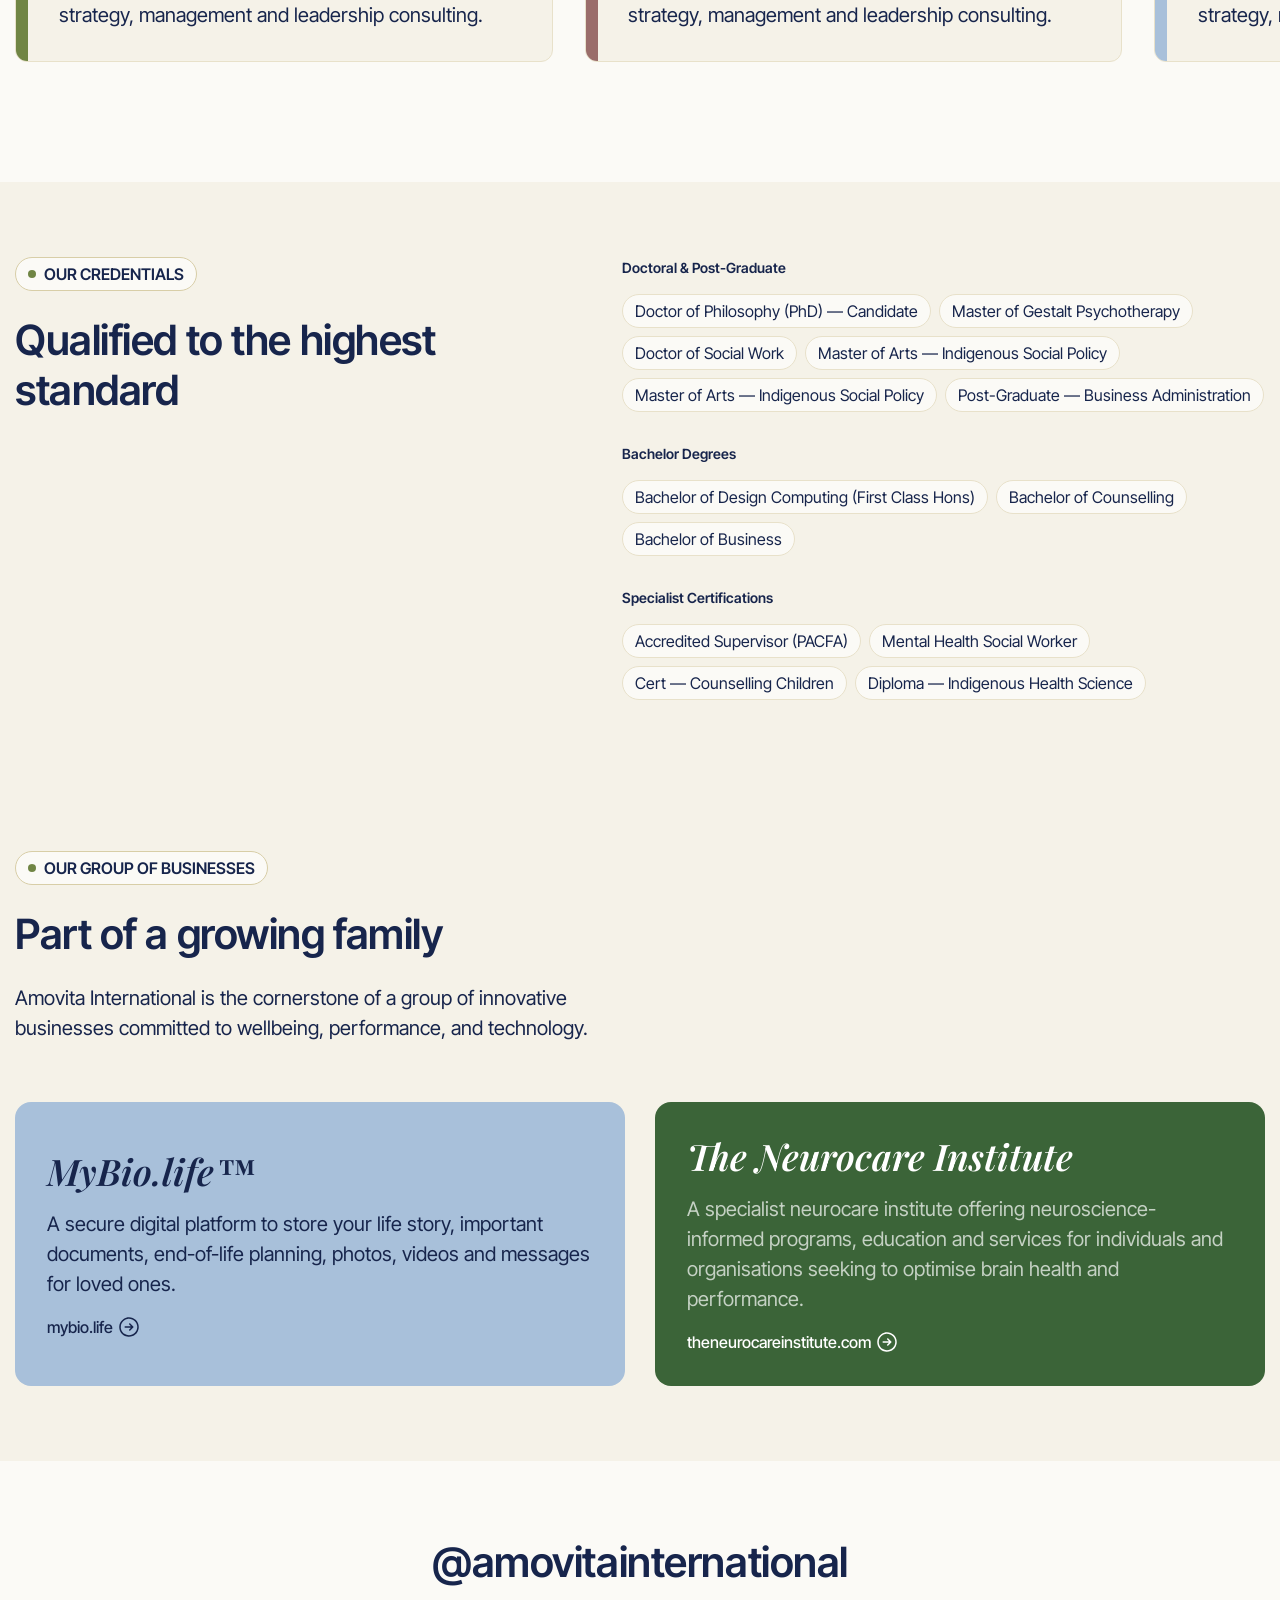
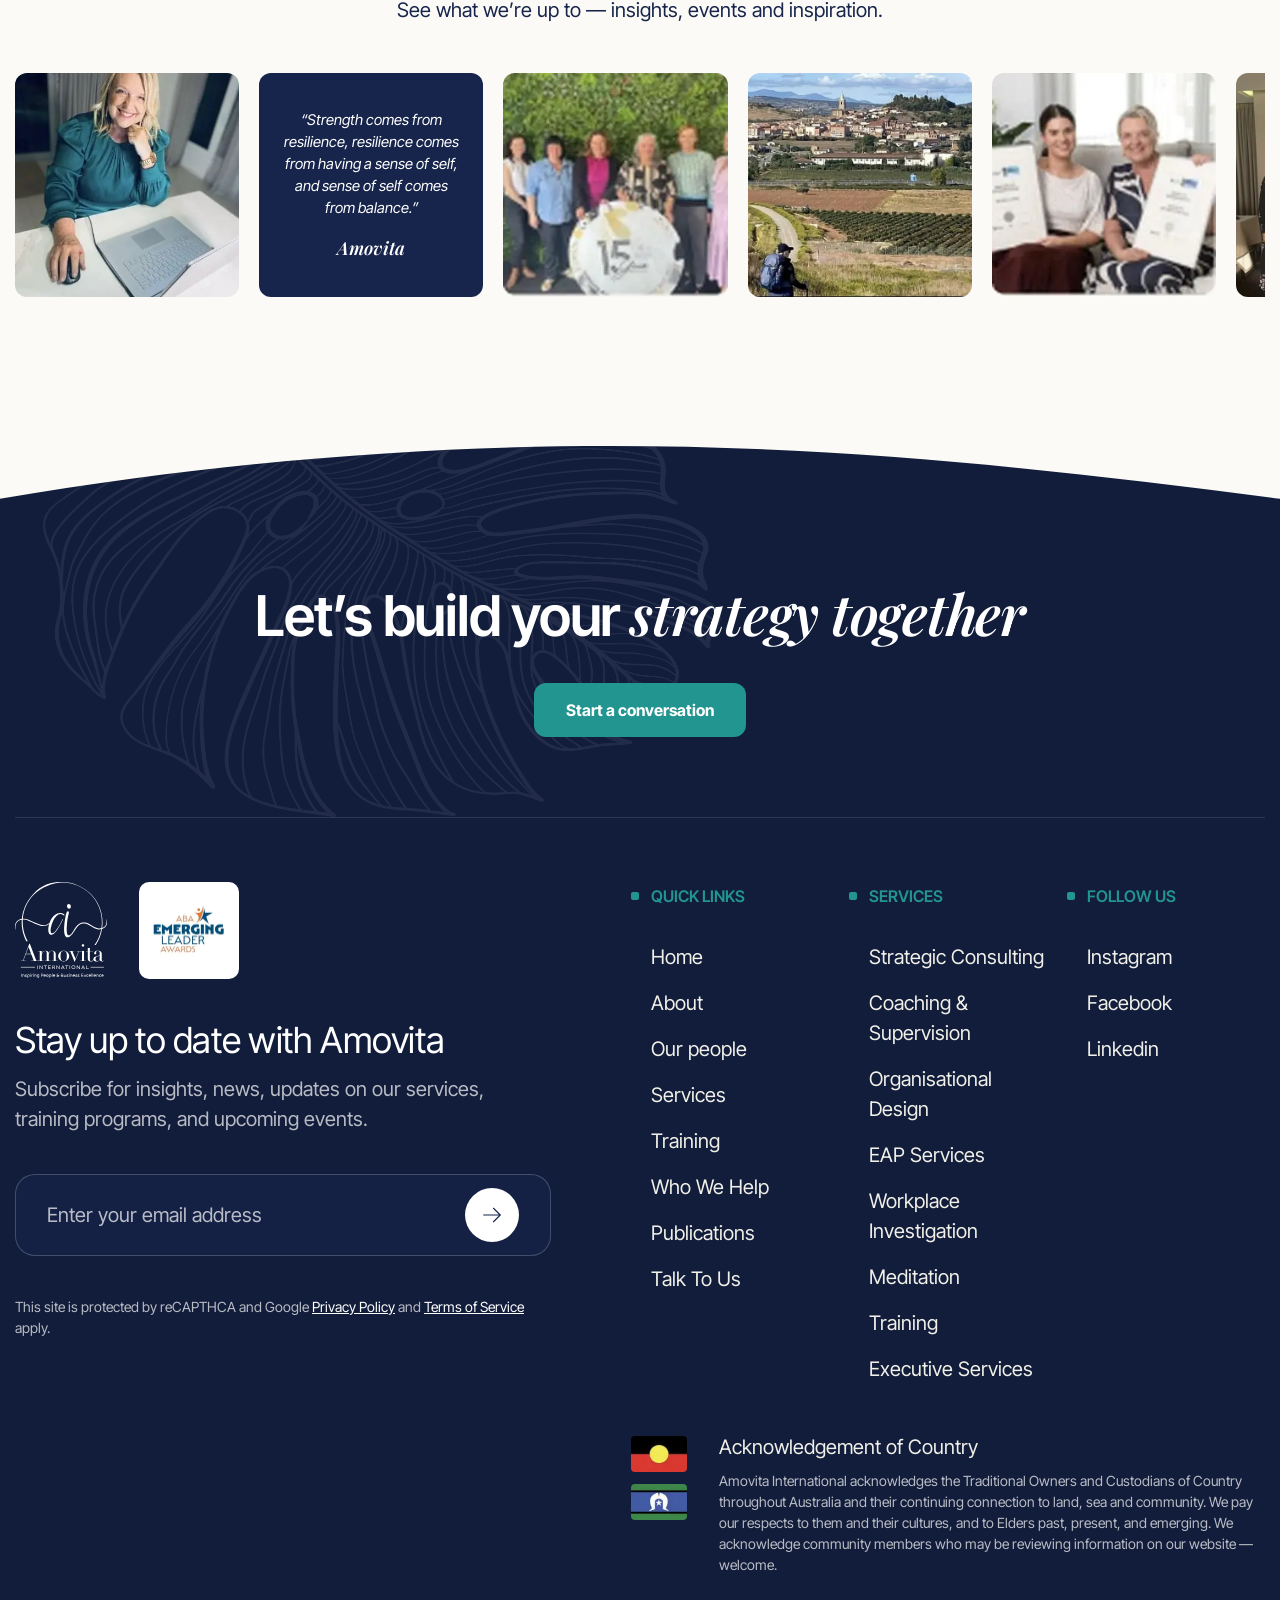
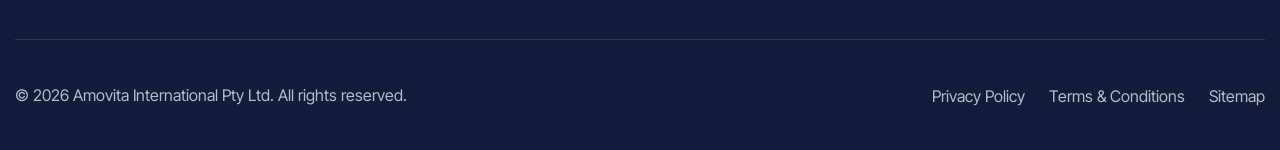
==== commit 0cf78e5b: "Contact page fixed" ====
--- a/about.html
+++ b/about.html
@@ -22,7 +22,7 @@
         profile); without it those ledes fell back to the 600 face and rendered too heavy. -->
 	<link rel="preconnect" href="https://fonts.googleapis.com">
 	<link rel="preconnect" href="https://fonts.gstatic.com" crossorigin>
-	<link rel="stylesheet" href="https://fonts.googleapis.com/css2?family=Inter+Tight:ital,wght@0,400;0,500;0,600;0,700;1,400&family=Playfair+Display:ital,wght@0,400;0,600;1,600&display=swap&_v=20260803054805">
+	<link rel="stylesheet" href="https://fonts.googleapis.com/css2?family=Inter+Tight:ital,wght@0,400;0,500;0,600;0,700;1,400&family=Playfair+Display:ital,wght@0,400;0,600;1,600&display=swap&_v=20260804060556">
 
 	<!-- Motion layer switch. Runs before the page paints, so elements that
         animate in start hidden instead of flashing into place first. With
@@ -32,7 +32,7 @@
 		document.documentElement.classList.add('anim');
 	</script>
 
-	<link rel="stylesheet" href="css/main.css?_v=20260803054805">
+	<link rel="stylesheet" href="css/main.css?_v=20260804060556">
 </head>
 
 <body class="page-about">
@@ -529,7 +529,7 @@
 		</footer>
 
 	</div>
-	<script src="js/main.js?_v=20260803054805"></script>
+	<script src="js/main.js?_v=20260804060556"></script>
 </body>
 
 </html>
--- a/css/main.css
+++ b/css/main.css
@@ -11179,15 +11179,15 @@
   }
 }
 
-@supports (padding-bottom: clamp( 2rem , 1.8573975045rem  +  0.7130124777vw , 2.5rem )) {
+@supports (padding-bottom: clamp( 3.5rem , 3.0721925134rem  +  2.1390374332vw , 5rem )) {
   .contact-hero {
-    padding-bottom: clamp( 2rem , 1.8573975045rem  +  0.7130124777vw , 2.5rem );
-  }
-}
-
-@supports not (padding-bottom: clamp( 2rem , 1.8573975045rem  +  0.7130124777vw , 2.5rem )) {
+    padding-bottom: clamp( 3.5rem , 3.0721925134rem  +  2.1390374332vw , 5rem );
+  }
+}
+
+@supports not (padding-bottom: clamp( 3.5rem , 3.0721925134rem  +  2.1390374332vw , 5rem )) {
   .contact-hero {
-    padding-bottom: calc(2rem + 0.5*(100vw - 20rem)/70.125);
+    padding-bottom: calc(3.5rem + 1.5*(100vw - 20rem)/70.125);
   }
 }
 
@@ -11353,12 +11353,12 @@
   width: 3.5rem;
   height: 3.5rem;
   border-radius: 0.5rem;
-  color: #229591;
+  color: #121d3b;
 }
 
 .contact-method__icon svg {
-  width: 2rem;
-  height: 2rem;
+  width: 1.5rem;
+  height: 1.5rem;
 }
 
 .contact-method__icon_green-light {
@@ -11597,7 +11597,7 @@
 }
 
 .no-webp .contact-form::before {
-  background: url("../img/common/testimonial-bg.jpg") center/cover no-repeat; }
+  background: url("../img/common/testimonial-bg.jpg") center 35%/cover no-repeat; }
 
 .contact-form::before {
   content: "";
@@ -11696,7 +11696,7 @@
   -webkit-appearance: none;
   -moz-appearance: none;
   appearance: none;
-  background-image: url("../img/common/caret-down-muted.svg");
+  background-image: url("../img/common/caret-down-teal.svg");
   background-repeat: no-repeat;
   background-position: right 1.25rem center;
   background-size: 1rem 0.5625rem;
@@ -15256,4 +15256,4 @@
 
 .webp .industry-form::before { background: url(../img/common/testimonial-bg.webp) center/cover no-repeat; }
 
-.webp .contact-form::before { background: url(../img/common/testimonial-bg.webp) center/cover no-repeat; }+.webp .contact-form::before { background: url(../img/common/testimonial-bg.webp) center 35%/cover no-repeat; }
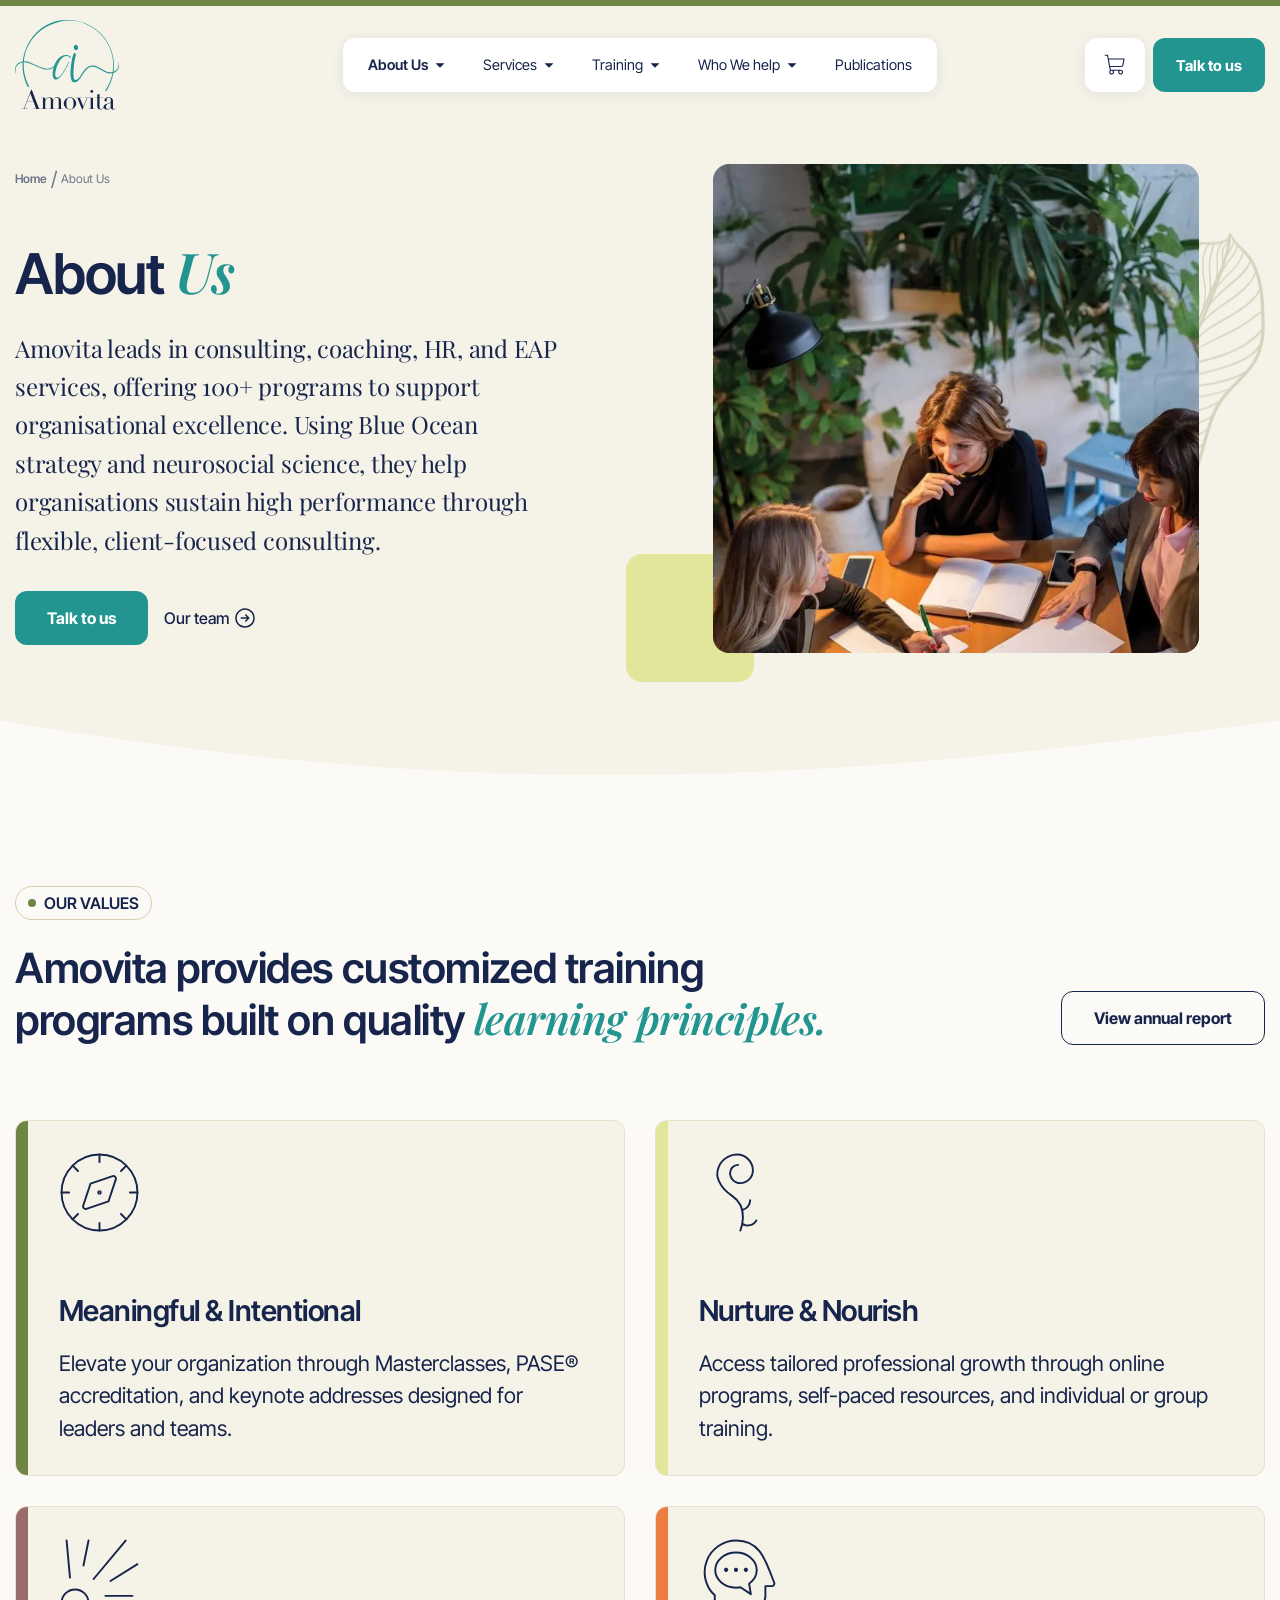
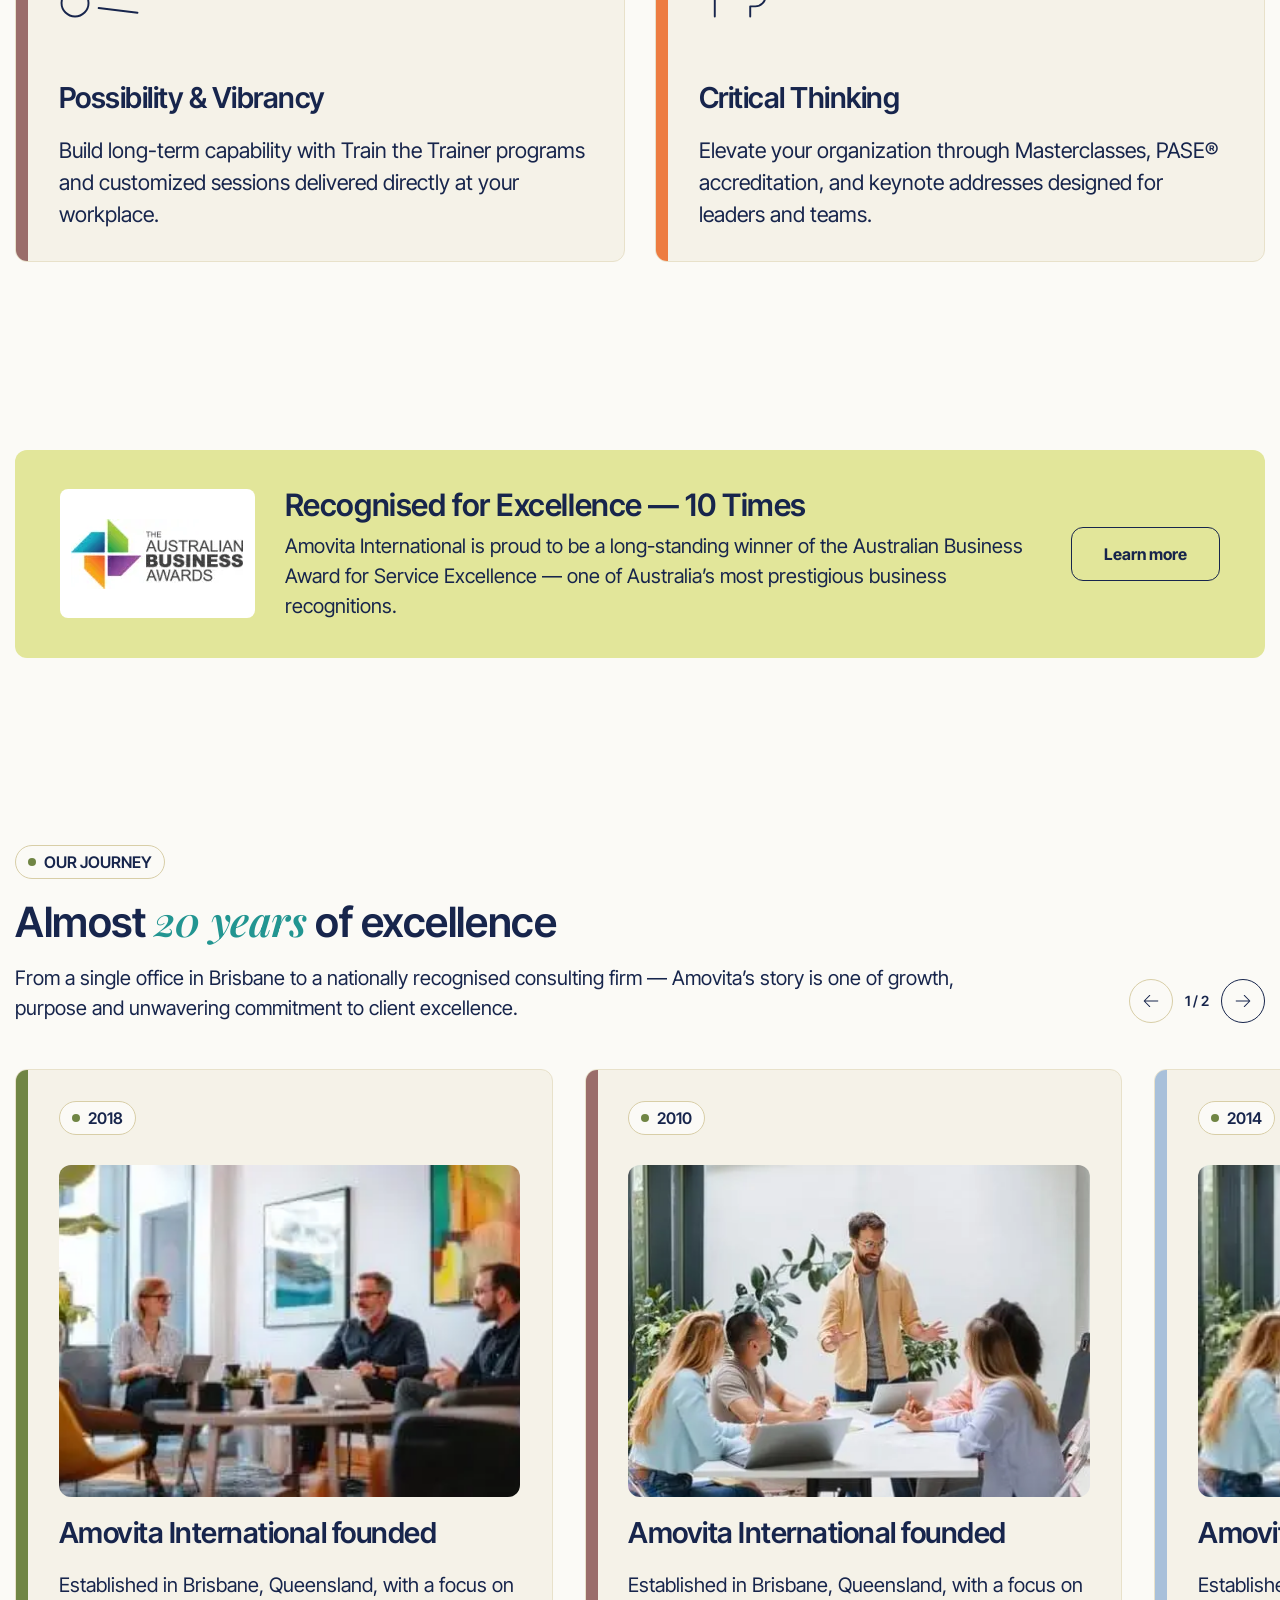
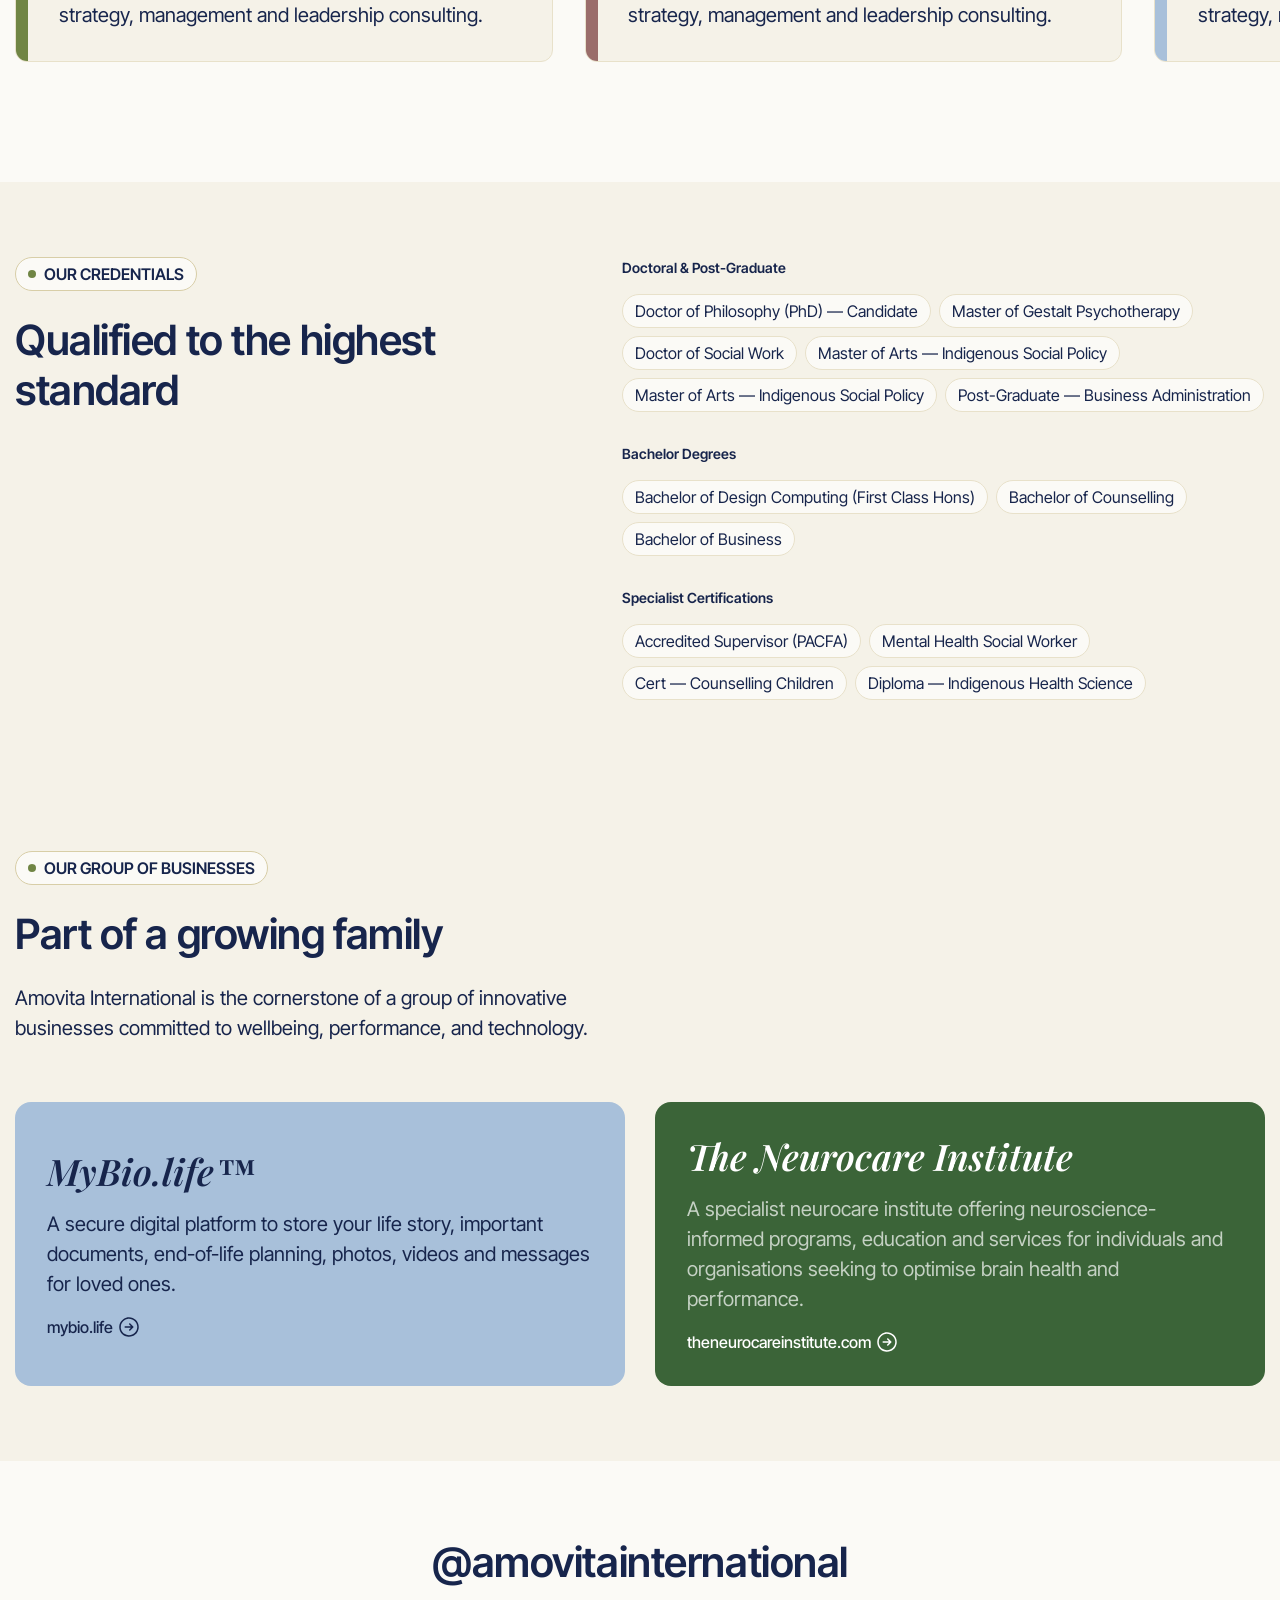
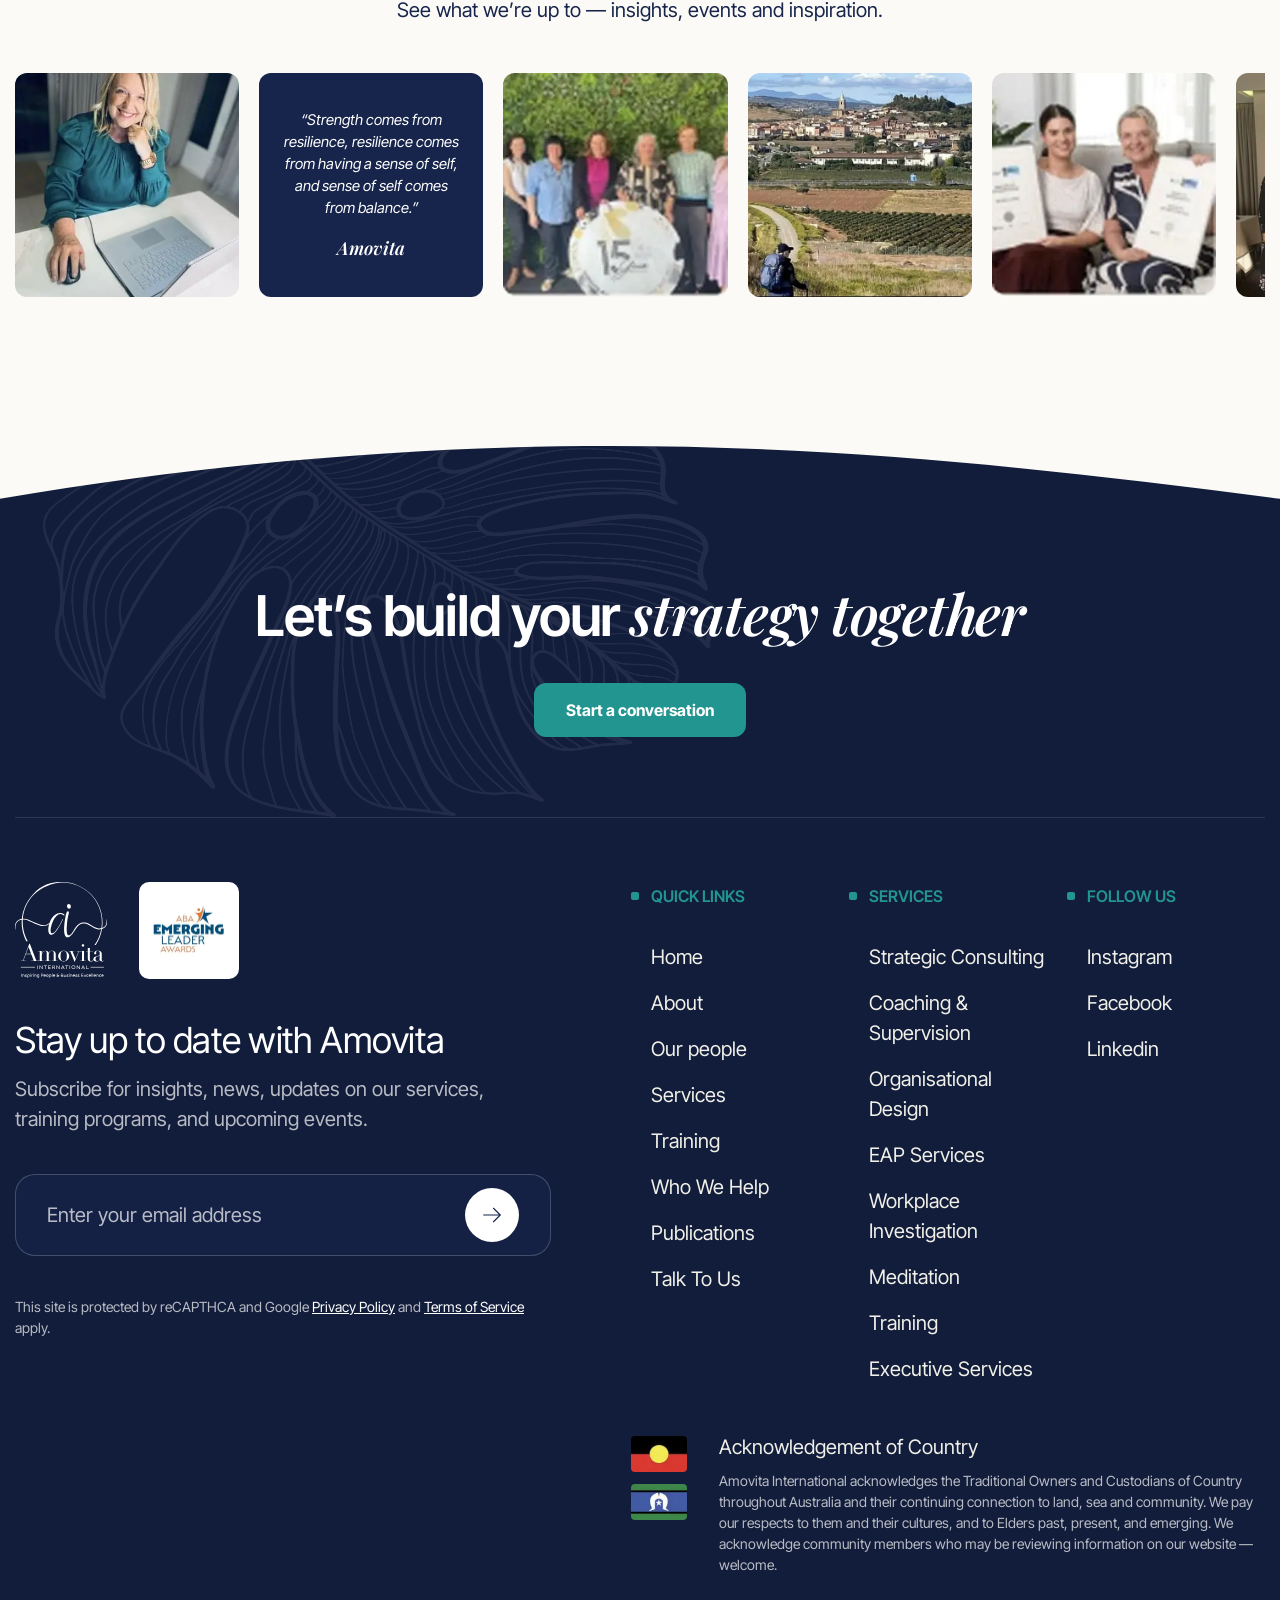
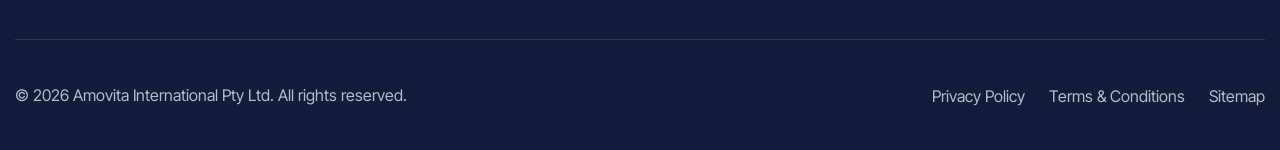
==== commit b1d3e27c: "header fixed" ====
--- a/about.html
+++ b/about.html
@@ -22,7 +22,7 @@
         profile); without it those ledes fell back to the 600 face and rendered too heavy. -->
 	<link rel="preconnect" href="https://fonts.googleapis.com">
 	<link rel="preconnect" href="https://fonts.gstatic.com" crossorigin>
-	<link rel="stylesheet" href="https://fonts.googleapis.com/css2?family=Inter+Tight:ital,wght@0,400;0,500;0,600;0,700;1,400&family=Playfair+Display:ital,wght@0,400;0,600;1,600&display=swap&_v=20260804060556">
+	<link rel="stylesheet" href="https://fonts.googleapis.com/css2?family=Inter+Tight:ital,wght@0,400;0,500;0,600;0,700;1,400&family=Playfair+Display:ital,wght@0,400;0,600;1,600&display=swap&_v=20260811123132">
 
 	<!-- Motion layer switch. Runs before the page paints, so elements that
         animate in start hidden instead of flashing into place first. With
@@ -32,7 +32,7 @@
 		document.documentElement.classList.add('anim');
 	</script>
 
-	<link rel="stylesheet" href="css/main.css?_v=20260804060556">
+	<link rel="stylesheet" href="css/main.css?_v=20260811123132">
 </head>
 
 <body class="page-about">
@@ -529,7 +529,7 @@
 		</footer>
 
 	</div>
-	<script src="js/main.js?_v=20260804060556"></script>
+	<script src="js/main.js?_v=20260811123132"></script>
 </body>
 
 </html>
--- a/css/main.css
+++ b/css/main.css
@@ -894,21 +894,21 @@
 
 .header_stuck {
   position: fixed;
-  padding-top: 0.5rem;
-  padding-bottom: 0.5rem;
-  background-color: #fff;
+  padding-top: 0.6875rem;
+  padding-bottom: 0.6875rem;
+  background-color: #f5f2e8;
   -webkit-box-shadow: 0 0.125rem 1rem rgba(23,37,76,.1);
           box-shadow: 0 0.125rem 1rem rgba(23,37,76,.1);
   -webkit-animation: header-drop .35s ease;
           animation: header-drop .35s ease;
 }
 
-.header_stuck__logo-img {
-  height: 2.75rem;
-}
-
-.header_stuck__nav {
-  height: 3rem;
+.header_stuck .header__logo-img {
+  height: 4.5rem;
+}
+
+.header_stuck .header__nav {
+  height: 3.375rem;
 }
 
 @-webkit-keyframes header-drop {
@@ -936,9 +936,44 @@
 }
 
 .page-home .header_stuck {
-  background-color: #17254c;
-  -webkit-box-shadow: 0 0.125rem 1rem rgba(0,0,0,.28);
-          box-shadow: 0 0.125rem 1rem rgba(0,0,0,.28);
+  color: #17254c;
+}
+
+.page-home .header_stuck::before {
+  display: block;
+}
+
+.page-home .header_stuck .header__logo-img_dark {
+  display: block;
+}
+
+.page-home .header_stuck .header__logo-img_light {
+  display: none;
+}
+
+.page-home .header_stuck .header__nav {
+  background-color: #fff;
+  -webkit-box-shadow: 0 0.125rem 0.875rem rgba(23,37,76,.08);
+          box-shadow: 0 0.125rem 0.875rem rgba(23,37,76,.08);
+  backdrop-filter: none;
+  -webkit-backdrop-filter: none;
+}
+
+.page-home .header_stuck .header__link {
+  color: #17254c;
+}
+
+.page-home .header_stuck .header__item_open>.header__toggle {
+  background-color: #f5f2e8;
+}
+
+.page-home .header_stuck .header__cart {
+  color: #17254c;
+  background-color: #fff;
+  -webkit-box-shadow: 0 0.125rem 0.875rem rgba(23,37,76,.08);
+          box-shadow: 0 0.125rem 0.875rem rgba(23,37,76,.08);
+  backdrop-filter: none;
+  -webkit-backdrop-filter: none;
 }
 
 .footer {
@@ -15050,6 +15085,10 @@
     background-color: hsla(0,0%,100%,.12);
   }
 
+  .page-home .header_stuck .header__link:hover {
+    background-color: #f5f2e8;
+  }
+
   .footer .footer__recaptcha-link:hover,
   .footer a.footer__recaptcha-link:hover {
     color: #229591;
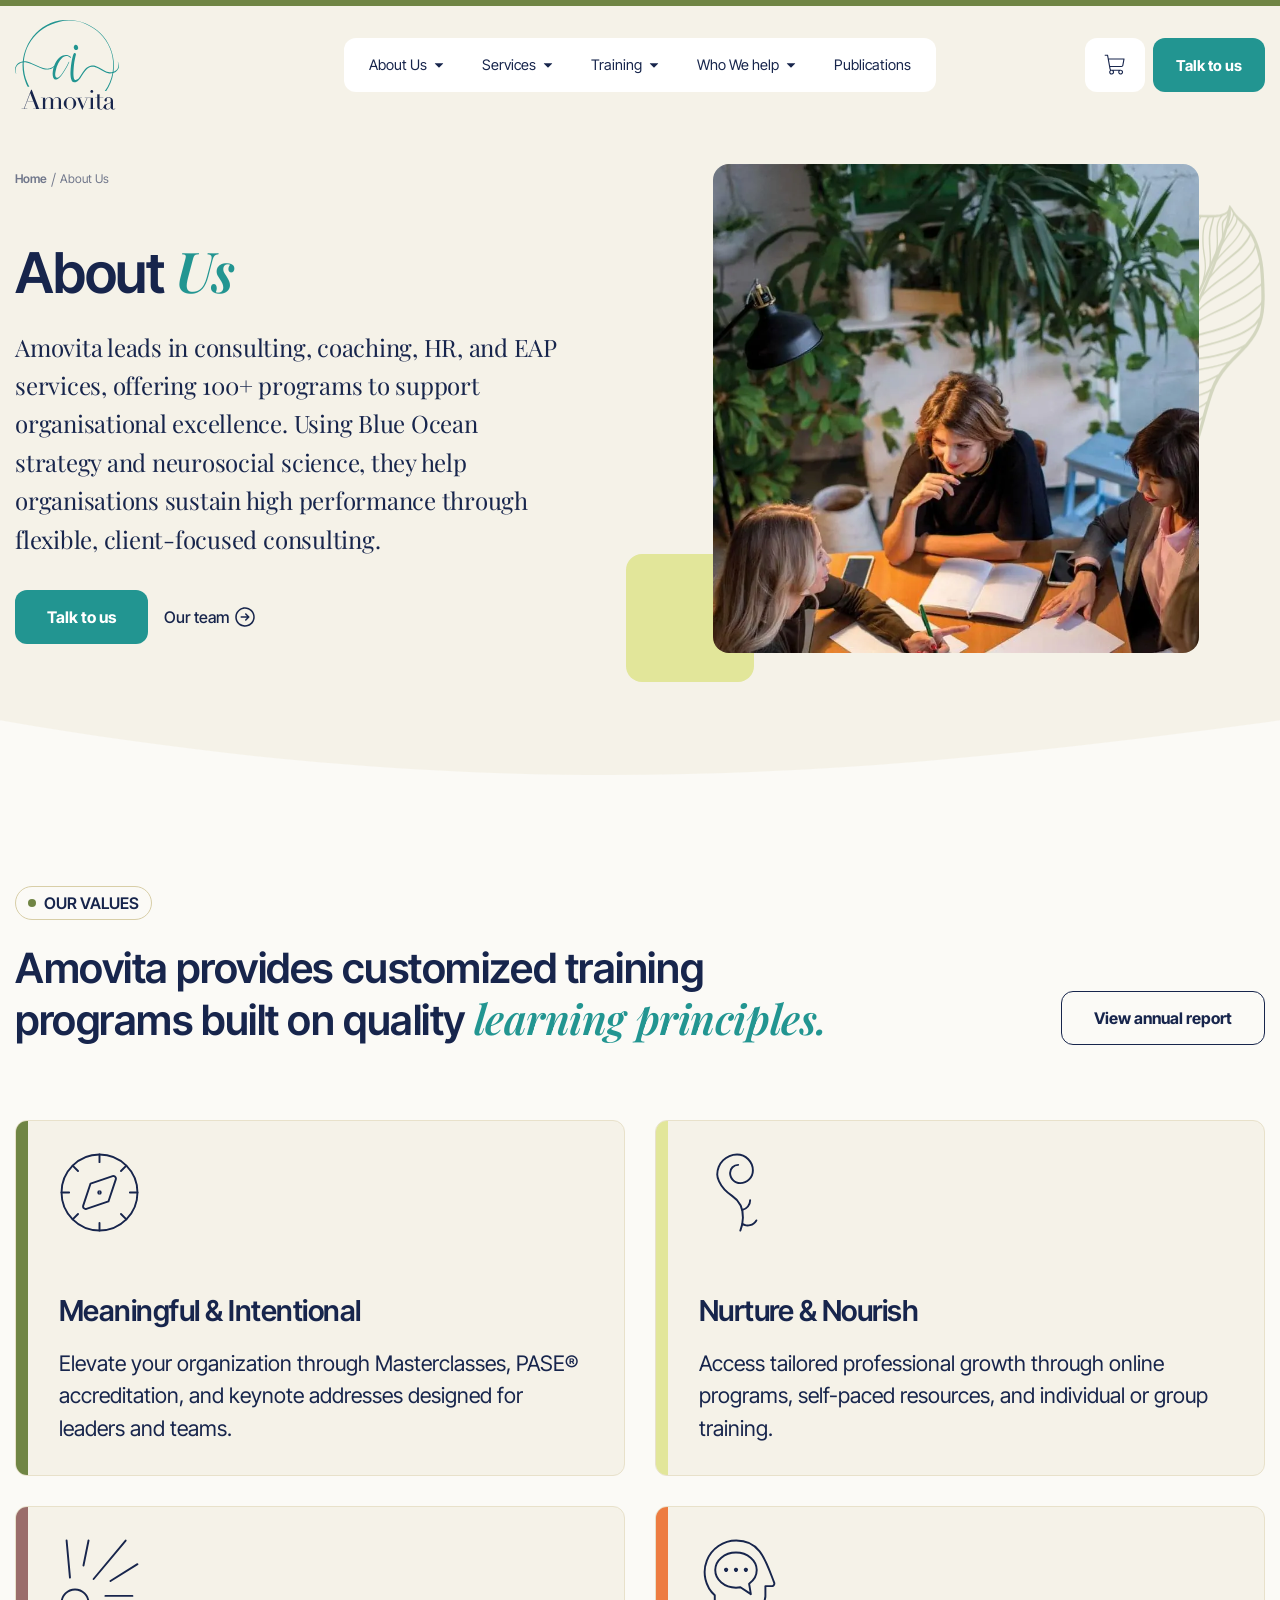
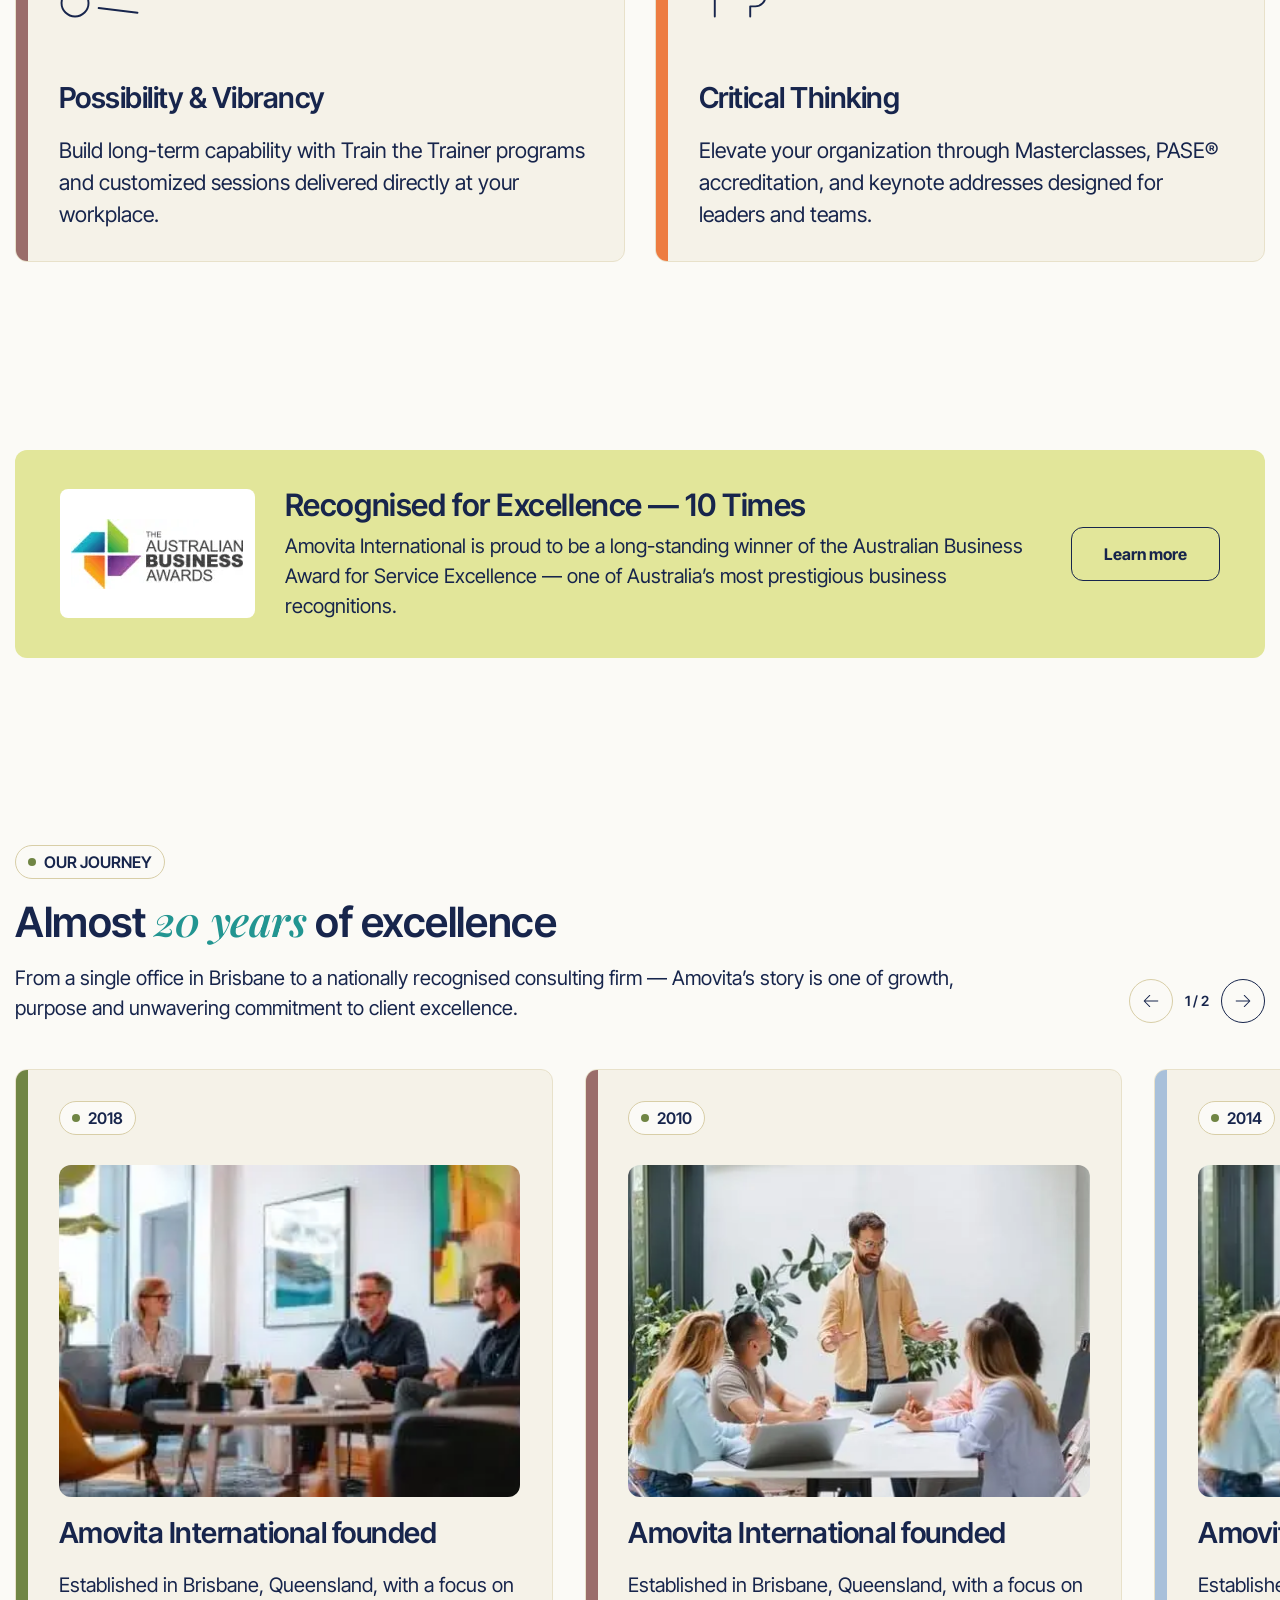
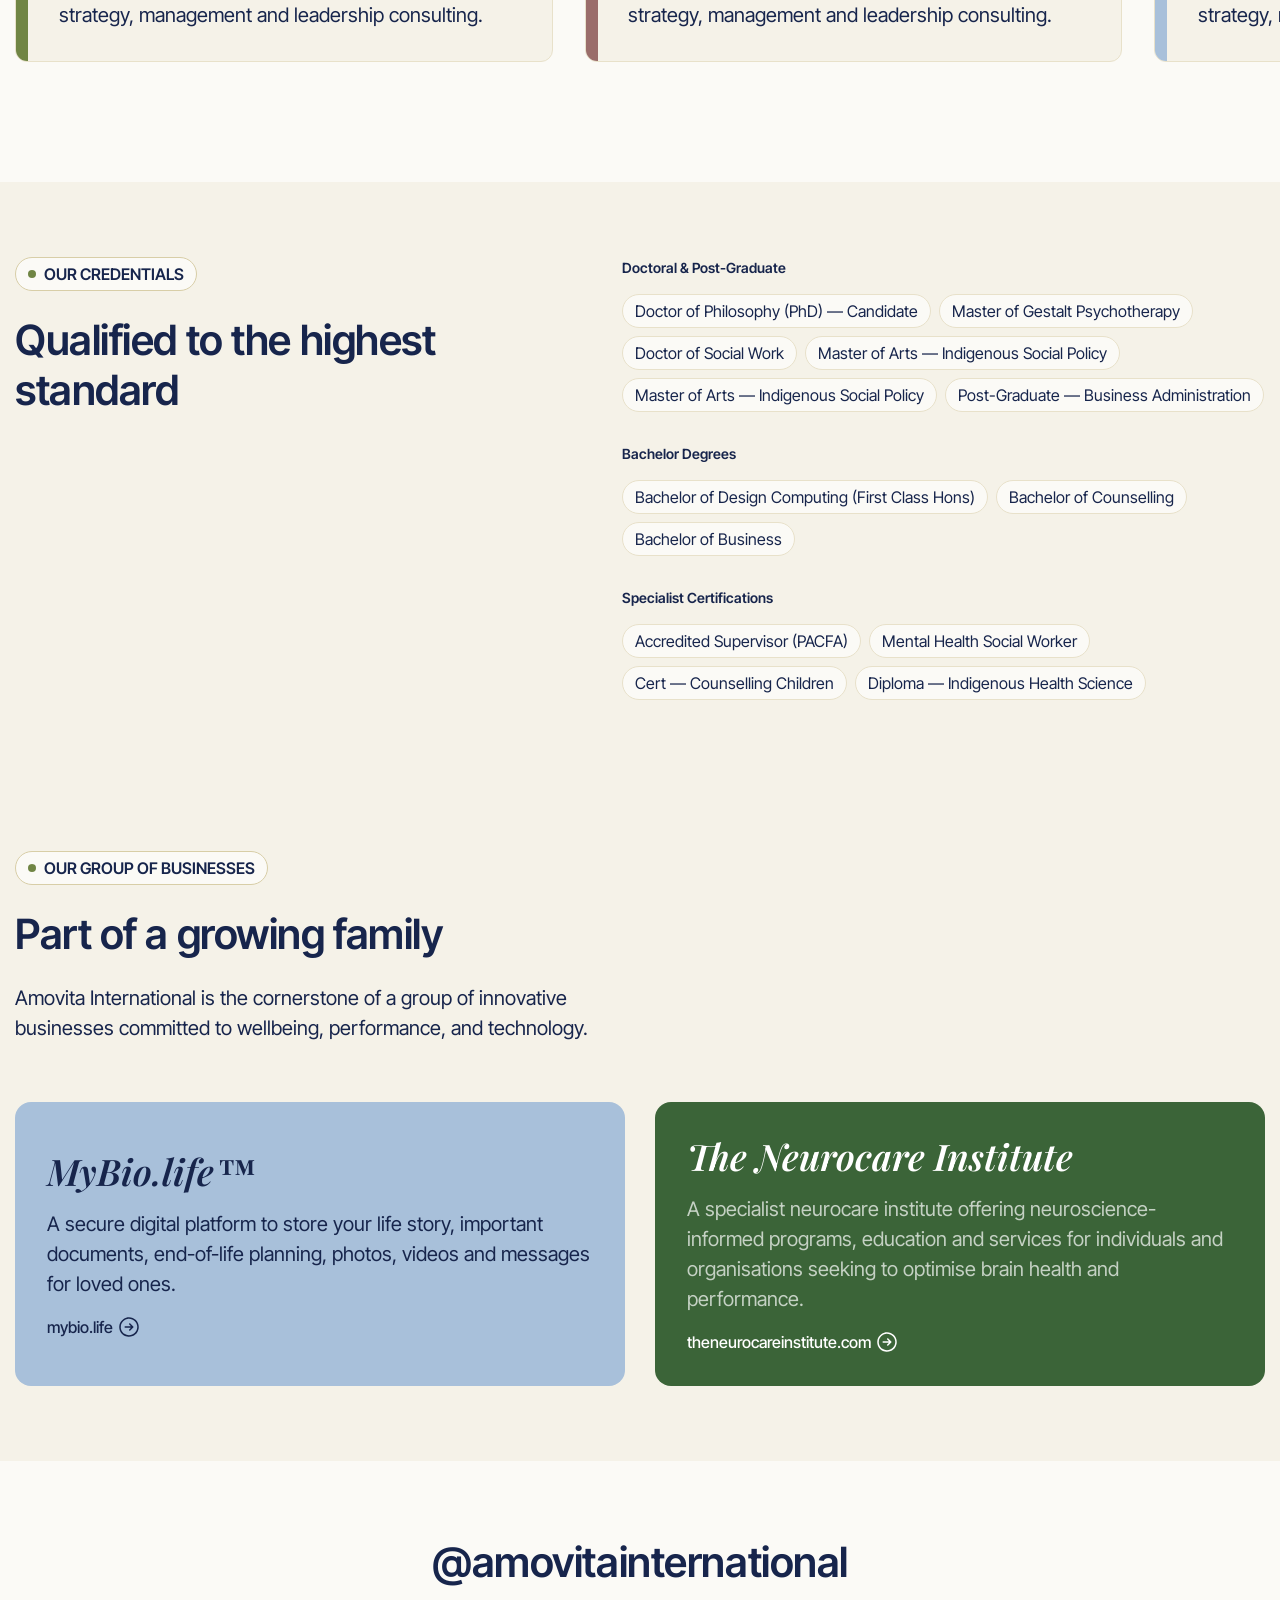
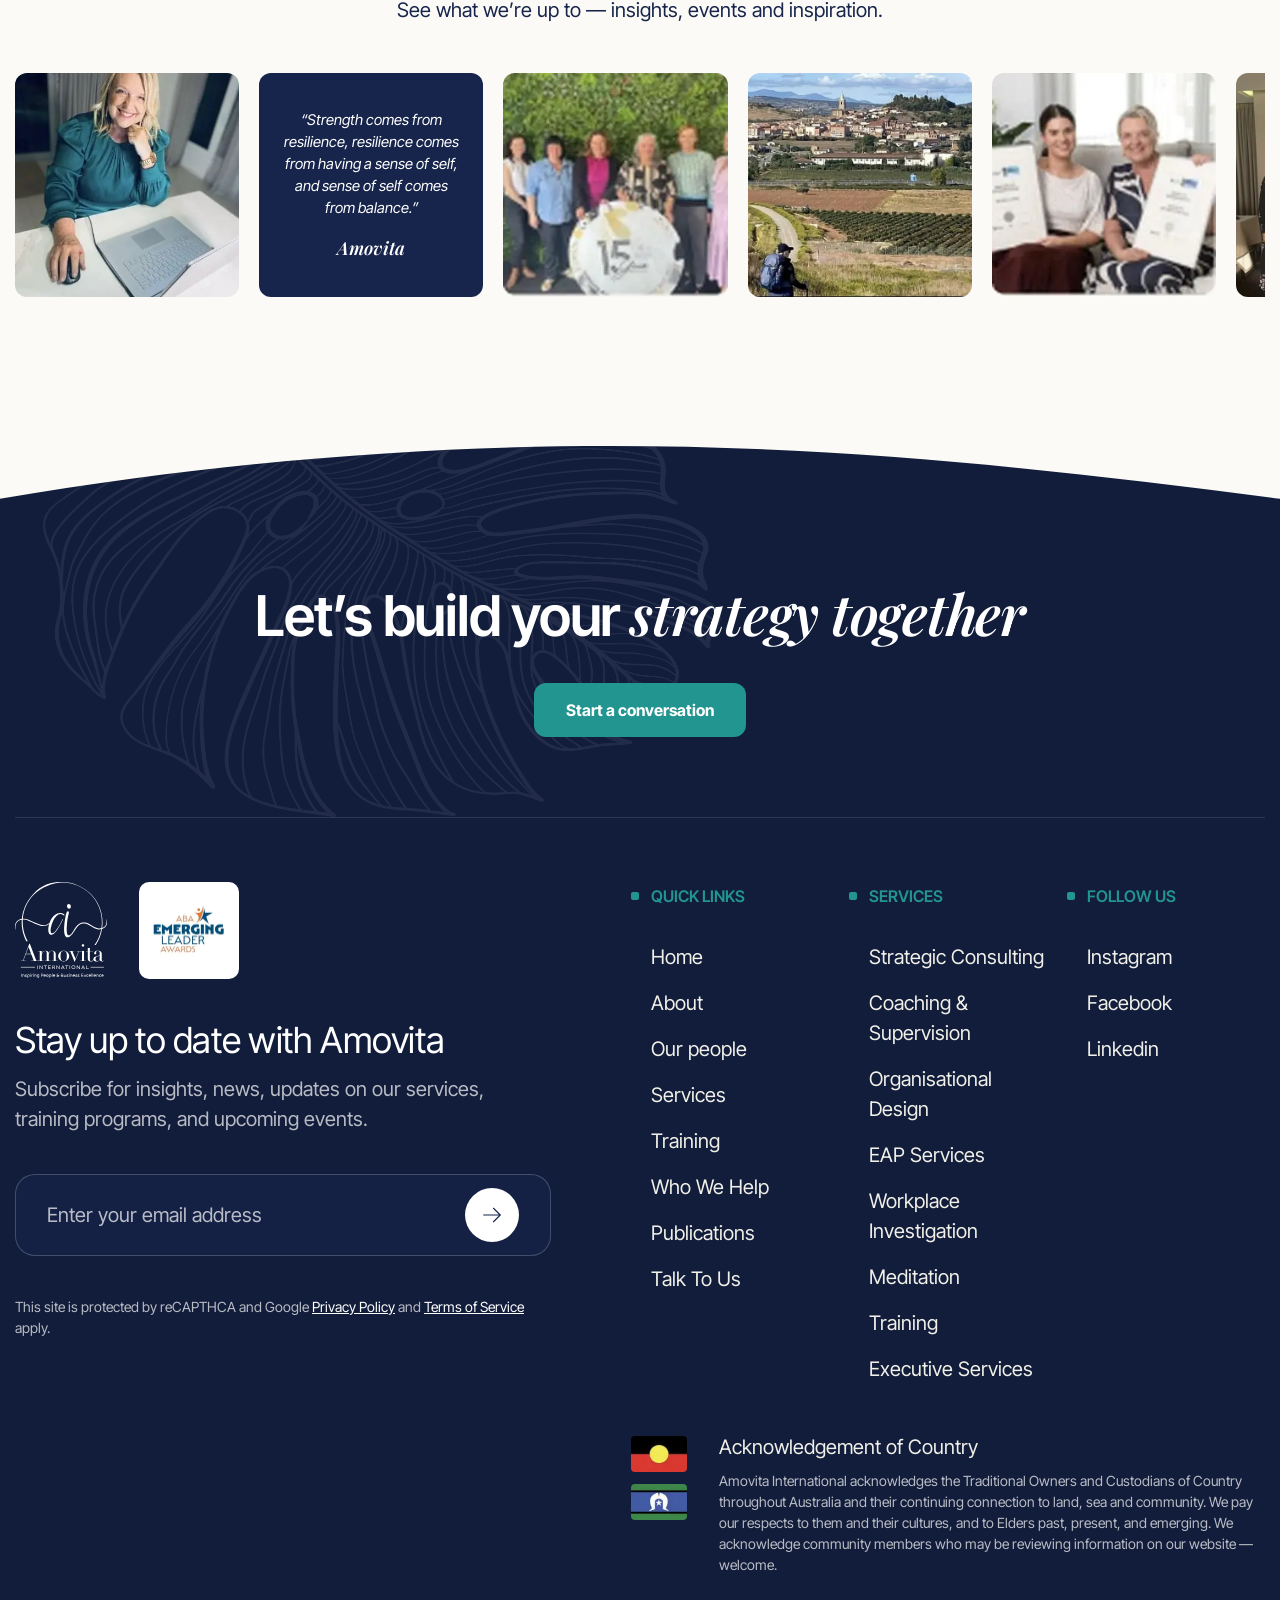
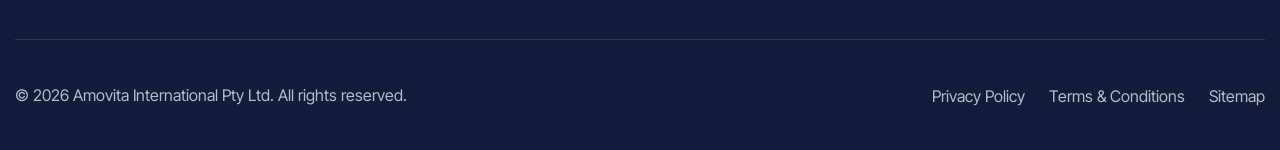
==== commit 7b296441: "Fixes from trello" ====
--- a/about.html
+++ b/about.html
@@ -16,13 +16,16 @@
 	<link rel="icon" type="image/svg+xml" href="img/common/favicon.svg">
 	<meta name="viewport" content="width=device-width, initial-scale=1.0">
 
-	<!-- Fonts: Playfair Display (400, 600, 600i) + Inter Tight (400, 500, 600, 700, 400i) -->
+	<!-- Fonts: Playfair Display (400, 600, 600i) + Inter Tight (300, 400, 500, 600, 700, 400i) -->
 	<!-- Playfair 400 (Regular) drives the interior-page lede paragraphs (about/services/
         contact/our-people/who-we-help/training/industry/service-details/publications/
         profile); without it those ledes fell back to the 600 face and rendered too heavy. -->
+	<!-- Inter Tight 300 (Light) is used by ONE glyph: the breadcrumb "/" separator, whose
+        hairline stroke in the design comes from a Light display face (Figma 417:14683).
+        At 400 the slash reads as a heavy bar next to the 12px crumb labels. -->
 	<link rel="preconnect" href="https://fonts.googleapis.com">
 	<link rel="preconnect" href="https://fonts.gstatic.com" crossorigin>
-	<link rel="stylesheet" href="https://fonts.googleapis.com/css2?family=Inter+Tight:ital,wght@0,400;0,500;0,600;0,700;1,400&family=Playfair+Display:ital,wght@0,400;0,600;1,600&display=swap&_v=20260811123132">
+	<link rel="stylesheet" href="https://fonts.googleapis.com/css2?family=Inter+Tight:ital,wght@0,300;0,400;0,500;0,600;0,700;1,400&family=Playfair+Display:ital,wght@0,400;0,600;1,600&display=swap&_v=20260819015727">
 
 	<!-- Motion layer switch. Runs before the page paints, so elements that
         animate in start hidden instead of flashing into place first. With
@@ -32,7 +35,7 @@
 		document.documentElement.classList.add('anim');
 	</script>
 
-	<link rel="stylesheet" href="css/main.css?_v=20260811123132">
+	<link rel="stylesheet" href="css/main.css?_v=20260819015727">
 </head>
 
 <body class="page-about">
@@ -86,6 +89,14 @@
 									<li><a href="services.html#workplace-investigation" class="header__sublink">Workplace Investigation</a></li>
 									<li><a href="services.html#mediation" class="header__sublink">Mediation</a></li>
 									<li><a href="services.html#executive-services" class="header__sublink">Executive Services</a></li>
+									<li class="header__subitem_all">
+										<a href="services.html" class="header__sublink header__sublink_all">
+											View all
+											<svg aria-hidden="true">
+												<use href="img/icons/icons.svg#svg-arrow-right"></use>
+											</svg>
+										</a>
+									</li>
 								</ul>
 							</div>
 						</li>
@@ -117,6 +128,14 @@
 									<li><a href="industry-detail.html" class="header__sublink">Manufacturing &amp; Industrial</a></li>
 									<li><a href="industry-detail.html" class="header__sublink">Mining &amp; Resources</a></li>
 									<li><a href="industry-detail.html" class="header__sublink">Transport &amp; Logistics</a></li>
+									<li class="header__subitem_all">
+										<a href="who-we-help.html" class="header__sublink header__sublink_all">
+											View all
+											<svg aria-hidden="true">
+												<use href="img/icons/icons.svg#svg-arrow-right"></use>
+											</svg>
+										</a>
+									</li>
 								</ul>
 							</div>
 						</li>
@@ -529,7 +548,7 @@
 		</footer>
 
 	</div>
-	<script src="js/main.js?_v=20260811123132"></script>
+	<script src="js/main.js?_v=20260819015727"></script>
 </body>
 
 </html>
--- a/css/main.css
+++ b/css/main.css
@@ -456,7 +456,8 @@
 }
 
 nav[aria-label=Breadcrumb] [class*=sep] {
-  font-size: 1.25rem;
+  font-size: 1rem;
+  font-weight: 300;
   line-height: 1;
 }
 
@@ -563,8 +564,6 @@
 .header__nav {
   border-radius: 0.75rem;
   background-color: #fff;
-  -webkit-box-shadow: 0 0.125rem 0.875rem rgba(23,37,76,.08);
-          box-shadow: 0 0.125rem 0.875rem rgba(23,37,76,.08);
 }
 
 .header__menu {
@@ -737,6 +736,39 @@
   transition: background-color .2s ease,color .2s ease;
 }
 
+.header__subitem_all {
+  margin-top: 0.5rem;
+  padding-top: 0.5rem;
+  border-top: 0.0625rem solid #e8e1ca;
+}
+
+.header__sublink_all {
+  display: -webkit-box;
+  display: -ms-flexbox;
+  display: flex;
+  -webkit-box-align: center;
+      -ms-flex-align: center;
+          align-items: center;
+  -webkit-box-pack: justify;
+      -ms-flex-pack: justify;
+          justify-content: space-between;
+  gap: 0.75rem;
+  font-weight: 600;
+  color: #229591;
+}
+
+.header__sublink_all svg {
+  -webkit-box-flex: 0;
+      -ms-flex: 0 0 auto;
+          flex: 0 0 auto;
+  width: 1rem;
+  height: 1rem;
+  -webkit-transition: -webkit-transform .2s ease;
+  transition: -webkit-transform .2s ease;
+  transition: transform .2s ease;
+  transition: transform .2s ease, -webkit-transform .2s ease;
+}
+
 .header__actions {
   -webkit-box-flex: 1;
       -ms-flex: 1 1 0px;
@@ -787,8 +819,6 @@
   cursor: pointer;
   color: #17254c;
   background-color: #fff;
-  -webkit-box-shadow: 0 0.125rem 0.875rem rgba(23,37,76,.08);
-          box-shadow: 0 0.125rem 0.875rem rgba(23,37,76,.08);
 }
 
 .header__cart-icon {
@@ -853,8 +883,6 @@
 }
 
 .page-home .header__nav {
-  -webkit-box-shadow: none;
-          box-shadow: none;
   background-color: rgba(29,29,29,.35);
   border-radius: 0.75rem;
   backdrop-filter: blur(11.35px);
@@ -871,25 +899,10 @@
 
 .page-home .header__cart {
   color: #fff;
-  -webkit-box-shadow: none;
-          box-shadow: none;
   background-color: rgba(29,29,29,.3);
   border-radius: 0.75rem;
   backdrop-filter: blur(11.35px);
   -webkit-backdrop-filter: blur(11.35px);
-}
-
-.page-about .header__item_about>.header__link,
-.page-our-people .header__item_about>.header__link,
-.page-profile .header__item_about>.header__link,
-.page-services .header__item_services>.header__link,
-.page-service-details .header__item_services>.header__link,
-.page-training-overview .header__item_training>.header__link,
-.page-training-calendar .header__item_training>.header__link,
-.page-who-we-help .header__item_who>.header__link,
-.page-industry-detail .header__item_who>.header__link,
-.page-publications .header__item_publications>.header__link {
-  font-weight: 600;
 }
 
 .header_stuck {
@@ -953,8 +966,6 @@
 
 .page-home .header_stuck .header__nav {
   background-color: #fff;
-  -webkit-box-shadow: 0 0.125rem 0.875rem rgba(23,37,76,.08);
-          box-shadow: 0 0.125rem 0.875rem rgba(23,37,76,.08);
   backdrop-filter: none;
   -webkit-backdrop-filter: none;
 }
@@ -970,8 +981,6 @@
 .page-home .header_stuck .header__cart {
   color: #17254c;
   background-color: #fff;
-  -webkit-box-shadow: 0 0.125rem 0.875rem rgba(23,37,76,.08);
-          box-shadow: 0 0.125rem 0.875rem rgba(23,37,76,.08);
   backdrop-filter: none;
   -webkit-backdrop-filter: none;
 }
@@ -2288,6 +2297,14 @@
   vertical-align: top;
 }
 
+picture {
+  display: contents;
+}
+
+picture>source {
+  display: none;
+}
+
 h1,
 h2,
 h3,
@@ -2938,6 +2955,18 @@
 
 .testimonial {
   background-color: #fbfaf6;
+}
+
+@supports (padding-bottom: clamp( 3.75rem , 3.0369875223rem  +  3.5650623886vw , 6.25rem )) {
+  .testimonial {
+    padding-bottom: clamp( 3.75rem , 3.0369875223rem  +  3.5650623886vw , 6.25rem );
+  }
+}
+
+@supports not (padding-bottom: clamp( 3.75rem , 3.0369875223rem  +  3.5650623886vw , 6.25rem )) {
+  .testimonial {
+    padding-bottom: calc(3.75rem + 2.5*(100vw - 20rem)/70.125);
+  }
 }
 
 .testimonial__inner {
@@ -5618,6 +5647,7 @@
 .card-team__img {
   display: block;
   width: 100%;
+  height: auto;
   aspect-ratio: 449/545;
   border-radius: 0.75rem;
   -o-object-fit: cover;
@@ -6517,8 +6547,8 @@
 }
 
 .service-row__icon img {
-  width: 3.5rem;
-  height: 3.5rem;
+  width: 100%;
+  height: 100%;
 }
 
 .service-row__title {
@@ -6594,6 +6624,10 @@
           flex: 0 0 auto;
 }
 
+.service-row__link-short {
+  display: none;
+}
+
 .service-row__panel {
   overflow: hidden;
   -webkit-transition: height .45s cubic-bezier(0.4, 0, 0.2, 1);
@@ -8276,10 +8310,11 @@
 
 .training-find__leaf {
   position: absolute;
-  top: -95.37%;
+  top: 0;
   left: 72.13%;
   width: 49.49%;
-  height: 176.61%;
+  height: auto;
+  margin-top: -27.9%;
   max-width: none;
   opacity: .1;
   pointer-events: none;
@@ -8425,6 +8460,7 @@
   min-width: 0;
   border: 0;
   background-color: rgba(0,0,0,0);
+  text-overflow: ellipsis;
   font-family: "Inter Tight",sans-serif;
   font-weight: 400;
   font-size: 1rem;
@@ -9478,6 +9514,132 @@
   color: #229591;
 }
 
+.training-months {
+  display: -webkit-box;
+  display: -ms-flexbox;
+  display: flex;
+  -webkit-box-align: center;
+      -ms-flex-align: center;
+          align-items: center;
+  gap: 2rem;
+  -ms-flex-wrap: wrap;
+      flex-wrap: wrap;
+}
+
+.training-months__arrows {
+  display: -webkit-box;
+  display: -ms-flexbox;
+  display: flex;
+  -webkit-box-align: center;
+      -ms-flex-align: center;
+          align-items: center;
+  gap: 0.75rem;
+}
+
+.training-months__arrow {
+  -webkit-box-flex: 0;
+      -ms-flex: 0 0 auto;
+          flex: 0 0 auto;
+  display: -webkit-inline-box;
+  display: -ms-inline-flexbox;
+  display: inline-flex;
+  -webkit-box-align: center;
+      -ms-flex-align: center;
+          align-items: center;
+  -webkit-box-pack: center;
+      -ms-flex-pack: center;
+          justify-content: center;
+  width: 2.75rem;
+  height: 2.75rem;
+  padding: 0;
+  border: 1px solid #17254c;
+  border-radius: 6.25rem;
+  background-color: rgba(0,0,0,0);
+  color: #17254c;
+  cursor: pointer;
+  -webkit-transition: background-color .25s ease,color .25s ease,border-color .25s ease;
+  transition: background-color .25s ease,color .25s ease,border-color .25s ease;
+}
+
+.training-months__arrow svg {
+  width: 1.5rem;
+  height: 1.5rem;
+}
+
+.training-months__arrow:disabled {
+  border-color: #d8cea7;
+  color: #d8cea7;
+  cursor: default;
+}
+
+.training-months__arrow_prev svg {
+  -webkit-transform: scaleX(-1);
+      -ms-transform: scaleX(-1);
+          transform: scaleX(-1);
+}
+
+.training-months__divider {
+  -webkit-box-flex: 0;
+      -ms-flex: 0 0 auto;
+          flex: 0 0 auto;
+  width: 1px;
+  height: 2.4375rem;
+  background-color: #d8cea7;
+}
+
+.training-months__current {
+  display: -webkit-inline-box;
+  display: -ms-inline-flexbox;
+  display: inline-flex;
+  -webkit-box-align: center;
+      -ms-flex-align: center;
+          align-items: center;
+  gap: 0.5rem;
+  padding: 0;
+  border: 0;
+  background-color: rgba(0,0,0,0);
+  color: #17254c;
+  cursor: pointer;
+  font-family: "Inter Tight",sans-serif;
+  font-weight: 400;
+}
+
+@supports (font-size: clamp( 1.25rem , 1.1073975045rem  +  0.7130124777vw , 1.75rem )) {
+  .training-months__current {
+    font-size: clamp( 1.25rem , 1.1073975045rem  +  0.7130124777vw , 1.75rem );
+  }
+}
+
+@supports not (font-size: clamp( 1.25rem , 1.1073975045rem  +  0.7130124777vw , 1.75rem )) {
+  .training-months__current {
+    font-size: calc(1.25rem + 0.5*(100vw - 20rem)/70.125);
+  }
+}
+
+.training-months__current {
+  line-height: 1.5;
+  -webkit-transition: color .25s ease;
+  transition: color .25s ease;
+}
+
+.training-months__caret {
+  -webkit-box-flex: 0;
+      -ms-flex: 0 0 auto;
+          flex: 0 0 auto;
+  width: 1.25rem;
+  height: 1.25rem;
+  -webkit-transition: -webkit-transform .25s ease;
+  transition: -webkit-transform .25s ease;
+  transition: transform .25s ease;
+  transition: transform .25s ease, -webkit-transform .25s ease;
+}
+
+.training-months__current.select-dd_open .training-months__caret {
+  -webkit-transform: rotate(180deg);
+      -ms-transform: rotate(180deg);
+          transform: rotate(180deg);
+}
+
 .training-view {
   display: -webkit-box;
   display: -ms-flexbox;
@@ -11202,15 +11364,15 @@
   overflow: hidden;
 }
 
-@supports (padding-top: clamp( 7rem , 5.125rem  +  3.90625vw , 9.5rem )) {
+@supports (padding-top: clamp( 7.5rem , 3rem  +  9.375vw , 13.5rem )) {
   .contact-hero {
-    padding-top: clamp( 7rem , 5.125rem  +  3.90625vw , 9.5rem );
-  }
-}
-
-@supports not (padding-top: clamp( 7rem , 5.125rem  +  3.90625vw , 9.5rem )) {
+    padding-top: clamp( 7.5rem , 3rem  +  9.375vw , 13.5rem );
+  }
+}
+
+@supports not (padding-top: clamp( 7.5rem , 3rem  +  9.375vw , 13.5rem )) {
   .contact-hero {
-    padding-top: calc(7rem + 2.5*(100vw - 48rem)/64);
+    padding-top: calc(7.5rem + 6*(100vw - 48rem)/64);
   }
 }
 
@@ -11572,6 +11734,13 @@
 
 .contact-form {
   position: relative;
+}
+
+.contact-form[hidden] {
+  display: none;
+}
+
+.contact-form {
   -webkit-box-flex: 0;
       -ms-flex: 0 1 51.75rem;
           flex: 0 1 51.75rem;
@@ -11584,7 +11753,6 @@
   -webkit-box-direction: normal;
       -ms-flex-direction: column;
           flex-direction: column;
-  gap: 1.5rem;
 }
 
 @supports (padding-inline: clamp( 1.5rem , -2.0625rem  +  7.421875vw , 6.25rem )) {
@@ -11641,6 +11809,10 @@
   left: 0;
   width: 100%;
   height: 0.5rem;
+}
+
+.contact-form {
+  gap: 1.5rem;
 }
 
 .contact-form__title {
@@ -11786,33 +11958,198 @@
   text-decoration: underline;
 }
 
+.contact-thanks {
+  position: relative;
+}
+
+.contact-thanks[hidden] {
+  display: none;
+}
+
+.contact-thanks {
+  -webkit-box-flex: 0;
+      -ms-flex: 0 1 51.75rem;
+          flex: 0 1 51.75rem;
+  max-width: 51.75rem;
+  min-width: 0;
+  display: -webkit-box;
+  display: -ms-flexbox;
+  display: flex;
+  -webkit-box-orient: vertical;
+  -webkit-box-direction: normal;
+      -ms-flex-direction: column;
+          flex-direction: column;
+}
+
+@supports (padding-inline: clamp( 1.5rem , -2.0625rem  +  7.421875vw , 6.25rem )) {
+  .contact-thanks {
+    padding-inline: clamp( 1.5rem , -2.0625rem  +  7.421875vw , 6.25rem );
+  }
+}
+
+@supports not (padding-inline: clamp( 1.5rem , -2.0625rem  +  7.421875vw , 6.25rem )) {
+  .contact-thanks {
+    padding-inline: calc(1.5rem + 4.75*(100vw - 48rem)/64);
+  }
+}
+
+@supports (padding-top: clamp( 2.5rem , 0.625rem  +  3.90625vw , 5rem )) {
+  .contact-thanks {
+    padding-top: clamp( 2.5rem , 0.625rem  +  3.90625vw , 5rem );
+  }
+}
+
+@supports not (padding-top: clamp( 2.5rem , 0.625rem  +  3.90625vw , 5rem )) {
+  .contact-thanks {
+    padding-top: calc(2.5rem + 2.5*(100vw - 48rem)/64);
+  }
+}
+
+@supports (padding-bottom: clamp( 2.5rem , 2.125rem  +  0.78125vw , 3rem )) {
+  .contact-thanks {
+    padding-bottom: clamp( 2.5rem , 2.125rem  +  0.78125vw , 3rem );
+  }
+}
+
+@supports not (padding-bottom: clamp( 2.5rem , 2.125rem  +  0.78125vw , 3rem )) {
+  .contact-thanks {
+    padding-bottom: calc(2.5rem + 0.5*(100vw - 48rem)/64);
+  }
+}
+
+.contact-thanks {
+  background-color: #fff;
+  border-radius: 0.75rem;
+  -webkit-box-shadow: 0 0.25rem 0.375rem rgba(0,0,0,.03);
+          box-shadow: 0 0.25rem 0.375rem rgba(0,0,0,.03);
+  overflow: hidden;
+}
+
+.no-webp .contact-thanks::before {
+  background: url("../img/common/testimonial-bg.jpg") center 35%/cover no-repeat; }
+
+.contact-thanks::before {
+  content: "";
+  position: absolute;
+  top: 0;
+  left: 0;
+  width: 100%;
+  height: 0.5rem;
+}
+
+.contact-thanks {
+  -webkit-box-align: center;
+      -ms-flex-align: center;
+          align-items: center;
+  gap: 1.5rem;
+  text-align: center;
+}
+
+.contact-thanks:focus {
+  outline: none;
+}
+
+.contact-thanks__icon {
+  -webkit-box-flex: 0;
+      -ms-flex: 0 0 auto;
+          flex: 0 0 auto;
+  width: 4.5rem;
+  height: 4.5rem;
+  color: #229591;
+}
+
+.contact-thanks__title {
+  font-family: "Inter Tight",sans-serif;
+  font-weight: 600;
+}
+
+@supports (font-size: clamp( 1.25rem , 1.1786987522rem  +  0.3565062389vw , 1.5rem )) {
+  .contact-thanks__title {
+    font-size: clamp( 1.25rem , 1.1786987522rem  +  0.3565062389vw , 1.5rem );
+  }
+}
+
+@supports not (font-size: clamp( 1.25rem , 1.1786987522rem  +  0.3565062389vw , 1.5rem )) {
+  .contact-thanks__title {
+    font-size: calc(1.25rem + 0.25*(100vw - 20rem)/70.125);
+  }
+}
+
+.contact-thanks__title {
+  line-height: 1.4;
+  letter-spacing: -0.5px;
+  color: #17254c;
+}
+
+.contact-thanks__body {
+  display: -webkit-box;
+  display: -ms-flexbox;
+  display: flex;
+  -webkit-box-orient: vertical;
+  -webkit-box-direction: normal;
+      -ms-flex-direction: column;
+          flex-direction: column;
+  gap: 1.5rem;
+  max-width: 38.5625rem;
+}
+
+.contact-thanks__text {
+  font-family: "Inter Tight",sans-serif;
+  font-weight: 400;
+  font-size: 1.25rem;
+  line-height: 1.5;
+  letter-spacing: 0;
+  color: #17254c;
+}
+
+.contact-thanks__phone {
+  color: inherit;
+  white-space: nowrap;
+}
+
+.contact-thanks__actions {
+  display: -webkit-box;
+  display: -ms-flexbox;
+  display: flex;
+  -webkit-box-align: center;
+      -ms-flex-align: center;
+          align-items: center;
+  -webkit-box-pack: center;
+      -ms-flex-pack: center;
+          justify-content: center;
+  -ms-flex-wrap: wrap;
+      flex-wrap: wrap;
+  gap: 1rem;
+  margin-top: 2rem;
+}
+
 .pub-hero {
   position: relative;
   overflow: hidden;
   background-color: #f5f2e8;
 }
 
-@supports (padding-top: clamp( 7.5rem , 6rem  +  3.125vw , 9.5rem )) {
+@supports (padding-top: clamp( 6.375rem , 3.84375rem  +  5.2734375vw , 9.75rem )) {
   .pub-hero {
-    padding-top: clamp( 7.5rem , 6rem  +  3.125vw , 9.5rem );
-  }
-}
-
-@supports not (padding-top: clamp( 7.5rem , 6rem  +  3.125vw , 9.5rem )) {
+    padding-top: clamp( 6.375rem , 3.84375rem  +  5.2734375vw , 9.75rem );
+  }
+}
+
+@supports not (padding-top: clamp( 6.375rem , 3.84375rem  +  5.2734375vw , 9.75rem )) {
   .pub-hero {
-    padding-top: calc(7.5rem + 2*(100vw - 48rem)/64);
-  }
-}
-
-@supports (padding-bottom: clamp( 2rem , 1.8573975045rem  +  0.7130124777vw , 2.5rem )) {
+    padding-top: calc(6.375rem + 3.375*(100vw - 48rem)/64);
+  }
+}
+
+@supports (padding-bottom: clamp( 7.25rem , 6.8934937611rem  +  1.7825311943vw , 8.5rem )) {
   .pub-hero {
-    padding-bottom: clamp( 2rem , 1.8573975045rem  +  0.7130124777vw , 2.5rem );
-  }
-}
-
-@supports not (padding-bottom: clamp( 2rem , 1.8573975045rem  +  0.7130124777vw , 2.5rem )) {
+    padding-bottom: clamp( 7.25rem , 6.8934937611rem  +  1.7825311943vw , 8.5rem );
+  }
+}
+
+@supports not (padding-bottom: clamp( 7.25rem , 6.8934937611rem  +  1.7825311943vw , 8.5rem )) {
   .pub-hero {
-    padding-bottom: calc(2rem + 0.5*(100vw - 20rem)/70.125);
+    padding-bottom: calc(7.25rem + 1.25*(100vw - 20rem)/70.125);
   }
 }
 
@@ -11825,6 +12162,18 @@
 @supports not (min-height: clamp( 0.0000000625rem , -71.7004339913rem  +  104.1968160637vw , 45rem )) {
   .pub-hero {
     min-height: calc(0.0000000625rem + 44.9999999375*(100vw - 68.8125rem)/43.1875);
+  }
+}
+
+@supports (padding-top: clamp( 1rem , 0.2156862745rem  +  3.9215686275vw , 3.75rem )) {
+  .pub-hero__inner {
+    padding-top: clamp( 1rem , 0.2156862745rem  +  3.9215686275vw , 3.75rem );
+  }
+}
+
+@supports not (padding-top: clamp( 1rem , 0.2156862745rem  +  3.9215686275vw , 3.75rem )) {
+  .pub-hero__inner {
+    padding-top: calc(1rem + 2.75*(100vw - 20rem)/70.125);
   }
 }
 
@@ -13143,7 +13492,8 @@
     width: 100%;
   }
 
-  .contact-form {
+  .contact-form,
+  .contact-thanks {
     -webkit-box-flex: 1;
         -ms-flex: 1 1 auto;
             flex: 1 1 auto;
@@ -13223,8 +13573,6 @@
     padding: 1.25rem 1.5rem 2rem;
     border-radius: 0;
     background-color: #17254c;
-    -webkit-box-shadow: none;
-            box-shadow: none;
     backdrop-filter: none;
     -webkit-backdrop-filter: none;
     -webkit-transform: translateX(100%);
@@ -13400,6 +13748,20 @@
     font-size: 1rem;
   }
 
+  .header__subitem_all {
+    margin-top: 0;
+    padding-top: 0.5rem;
+    border-top-color: hsla(0,0%,100%,.12);
+  }
+
+  .header__sublink_all {
+    -webkit-box-pack: start;
+        -ms-flex-pack: start;
+            justify-content: flex-start;
+    gap: 0.5rem;
+    color: #fff;
+  }
+
   .header__panel-foot {
     display: -webkit-box;
     display: -ms-flexbox;
@@ -13451,8 +13813,6 @@
     background-color: #17254c;
     backdrop-filter: none;
     -webkit-backdrop-filter: none;
-    -webkit-box-shadow: none;
-            box-shadow: none;
   }
 
   .page-home .header__item_open>.header__toggle {
@@ -14377,6 +14737,10 @@
             flex-direction: column;
   }
 
+  .training-months {
+    gap: 1rem;
+  }
+
   .training-card {
     -webkit-box-orient: vertical;
     -webkit-box-direction: normal;
@@ -14515,6 +14879,14 @@
 
   .contact-office__info {
     width: 100%;
+  }
+
+  .contact-thanks {
+    -webkit-box-flex: 1;
+        -ms-flex: 1 1 auto;
+            flex: 1 1 auto;
+    width: 100%;
+    max-width: 100%;
   }
 
   .contact-form {
@@ -14608,9 +14980,12 @@
     height: 3.5rem;
   }
 
-  .service-row__icon img {
-    width: 2.375rem;
-    height: 2.375rem;
+  .service-row__link-long {
+    display: none;
+  }
+
+  .service-row__link-short {
+    display: inline;
   }
 
   .service-row__toggle {
@@ -14630,6 +15005,17 @@
 
   .who-help-industries__grid .card-industry:last-child {
     border-bottom: 0;
+  }
+}
+
+@media (max-width: 480px) {
+  .trustees__grid {
+    -ms-grid-columns: min(100%,13.75rem);
+    grid-template-columns: min(100%,13.75rem);
+    -webkit-box-pack: center;
+        -ms-flex-pack: center;
+            justify-content: center;
+    row-gap: 2.5rem;
   }
 }
 
@@ -14771,11 +15157,6 @@
     width: 100%;
   }
 
-  .trustees__grid {
-    -ms-grid-columns: 1fr;
-    grid-template-columns: 1fr;
-  }
-
   .profile-hero__actions {
     -ms-flex-wrap: wrap;
         flex-wrap: wrap;
@@ -14800,6 +15181,17 @@
     width: 100%;
   }
 
+  .service-row__inner {
+    -ms-flex-wrap: wrap;
+        flex-wrap: wrap;
+  }
+
+  .service-row__link {
+    -webkit-box-flex: 1;
+        -ms-flex: 1 0 100%;
+            flex: 1 0 100%;
+  }
+
   .service-row__panel-inner {
     gap: 1.5rem;
     padding: 1.5rem 1rem;
@@ -15081,6 +15473,12 @@
     color: #229591;
   }
 
+  .header__sublink_all:hover svg {
+    -webkit-transform: translateX(0.1875rem);
+        -ms-transform: translateX(0.1875rem);
+            transform: translateX(0.1875rem);
+  }
+
   .page-home .header__link:hover {
     background-color: hsla(0,0%,100%,.12);
   }
@@ -15177,6 +15575,15 @@
   }
 
   .training-hero__crumb-link:hover {
+    color: #229591;
+  }
+
+  .training-months__arrow:not(:disabled):hover {
+    background-color: #17254c;
+    color: #fff;
+  }
+
+  .training-months__current:hover {
     color: #229591;
   }
 
@@ -15295,4 +15702,6 @@
 
 .webp .industry-form::before { background: url(../img/common/testimonial-bg.webp) center/cover no-repeat; }
 
-.webp .contact-form::before { background: url(../img/common/testimonial-bg.webp) center 35%/cover no-repeat; }+.webp .contact-form::before { background: url(../img/common/testimonial-bg.webp) center 35%/cover no-repeat; }
+
+.webp .contact-thanks::before { background: url(../img/common/testimonial-bg.webp) center 35%/cover no-repeat; }
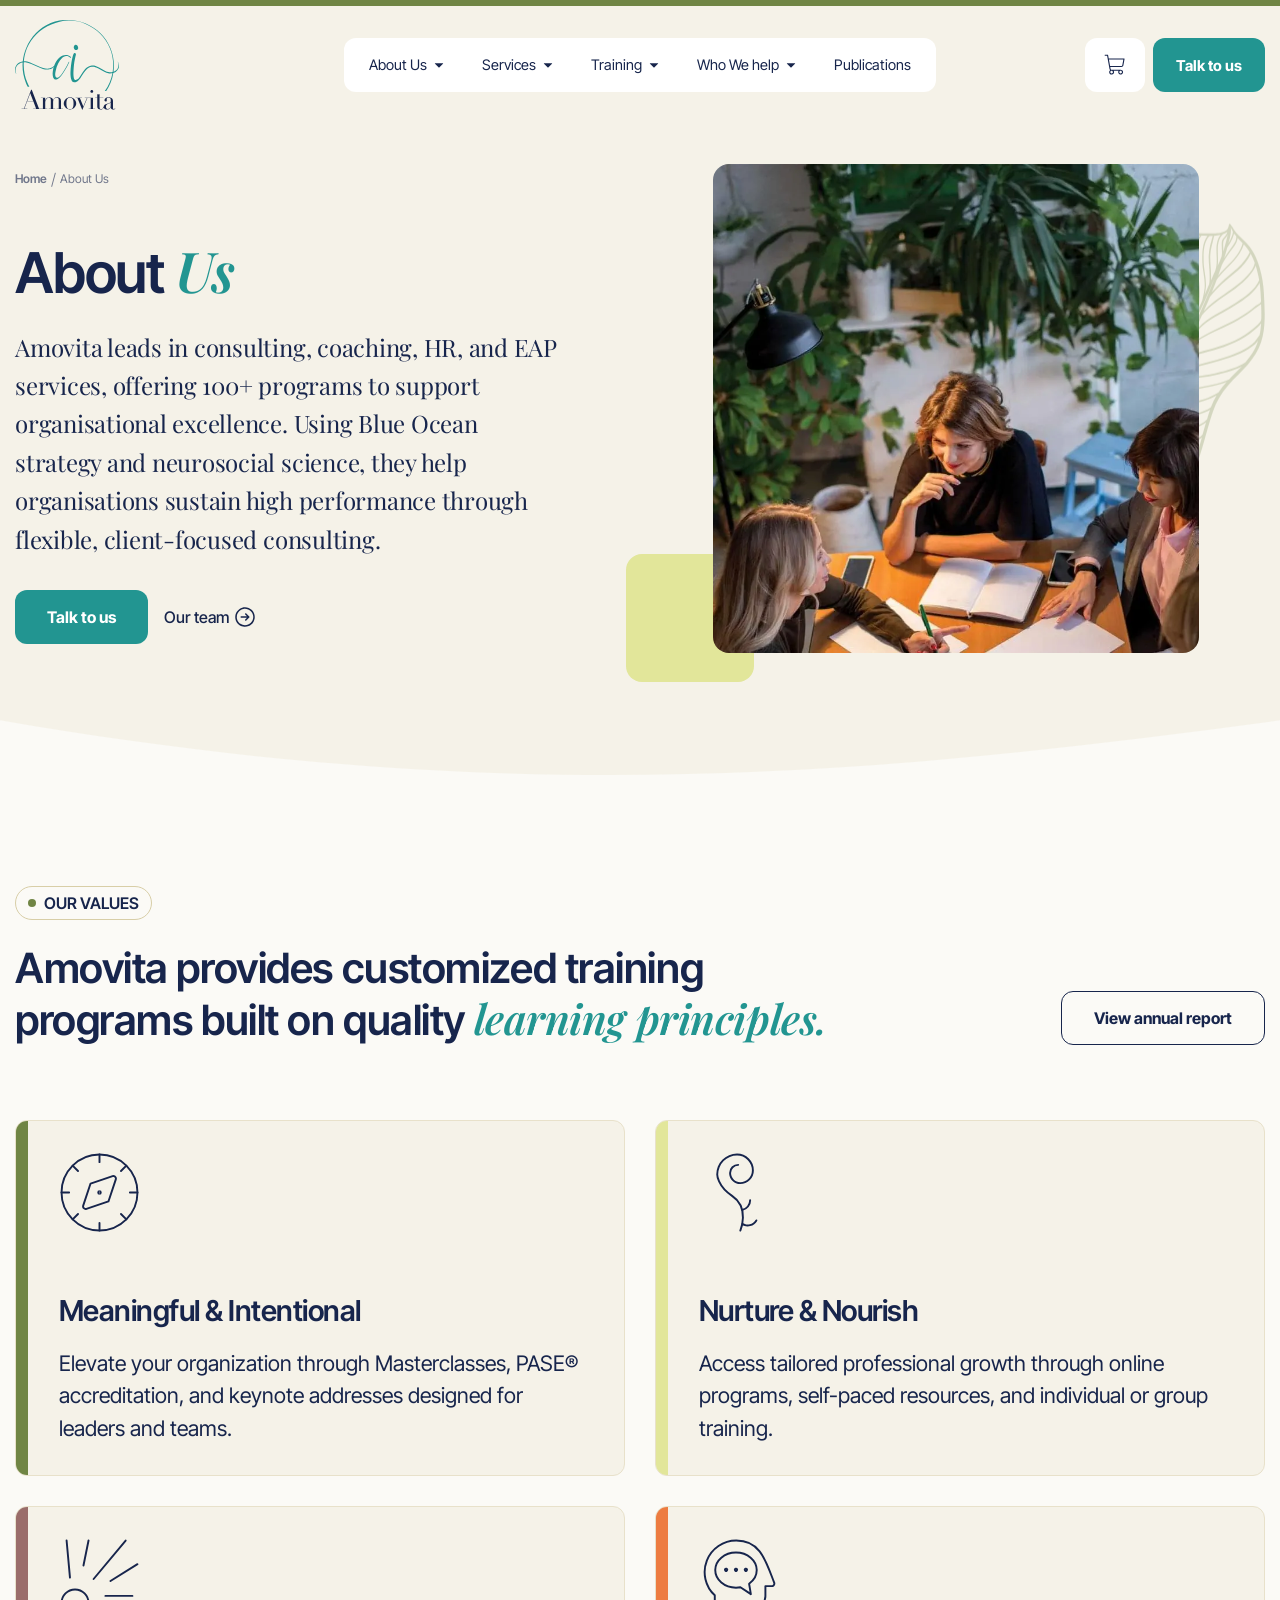
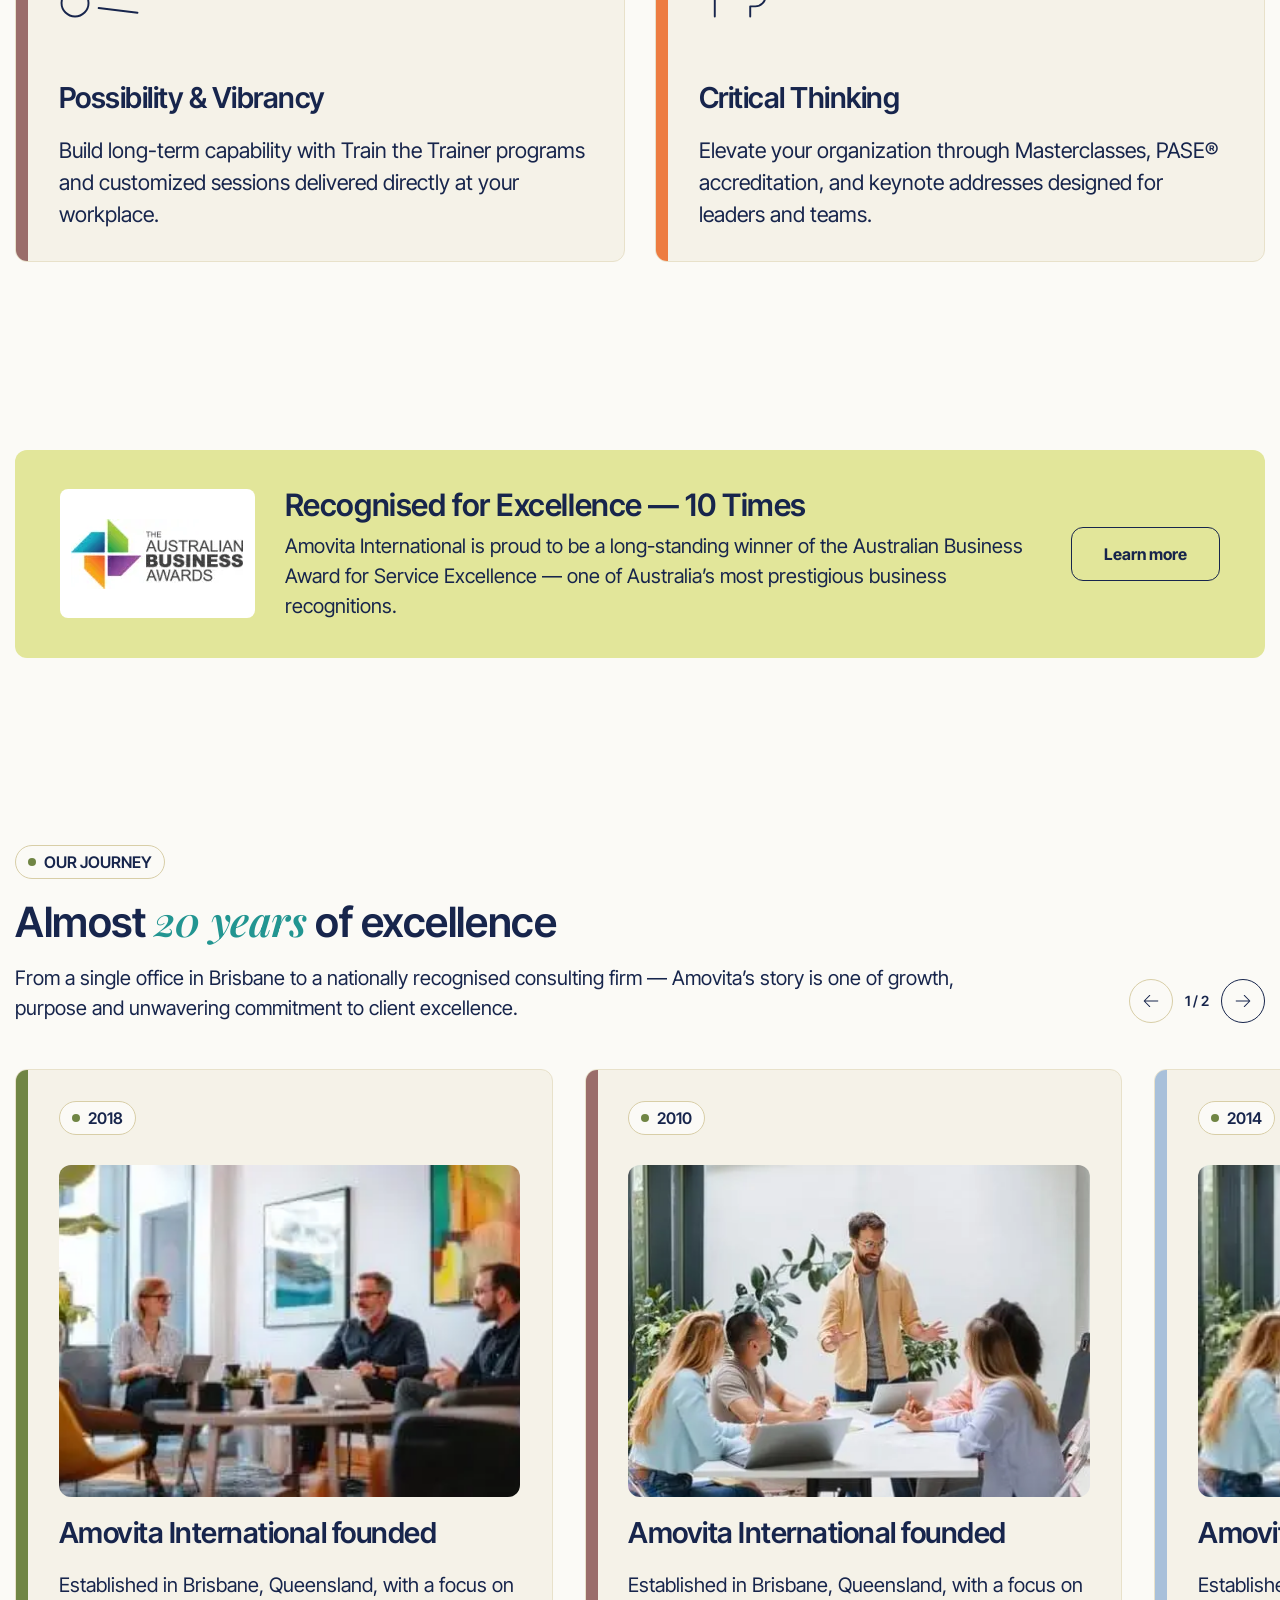
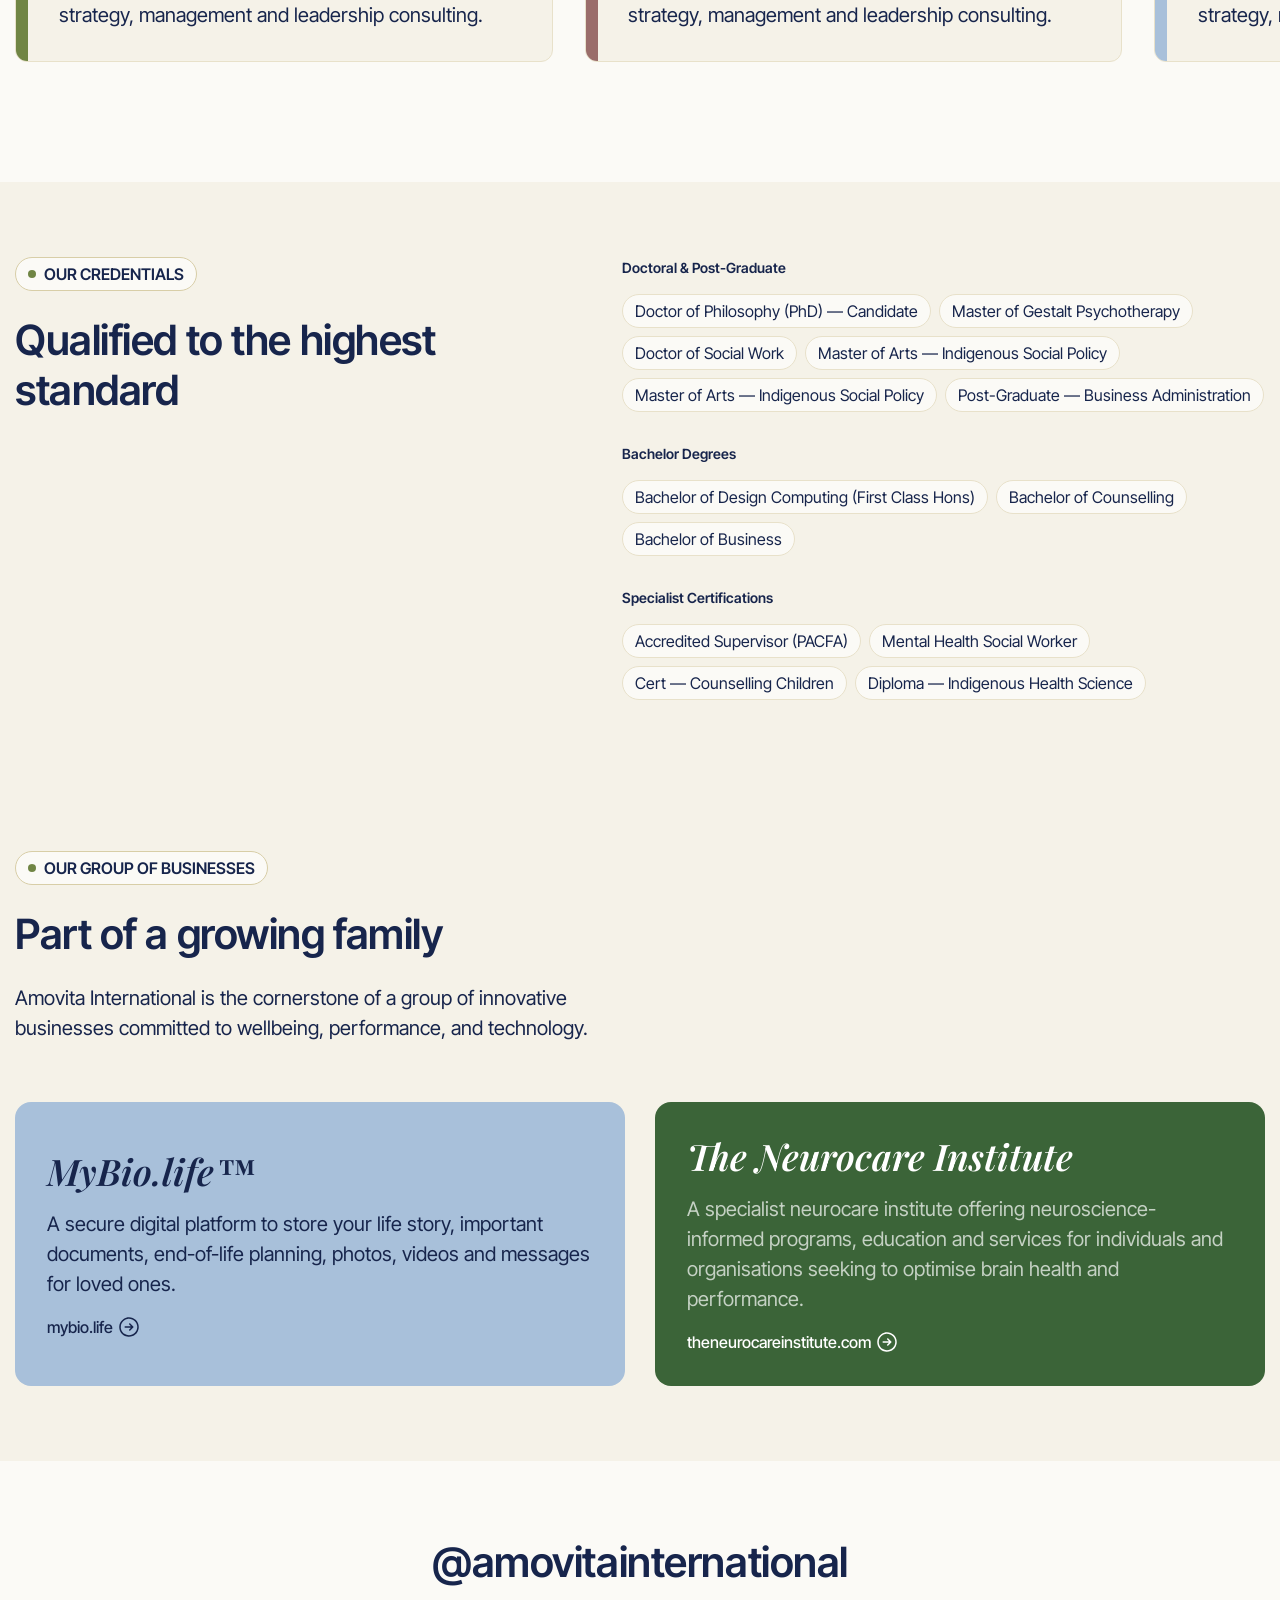
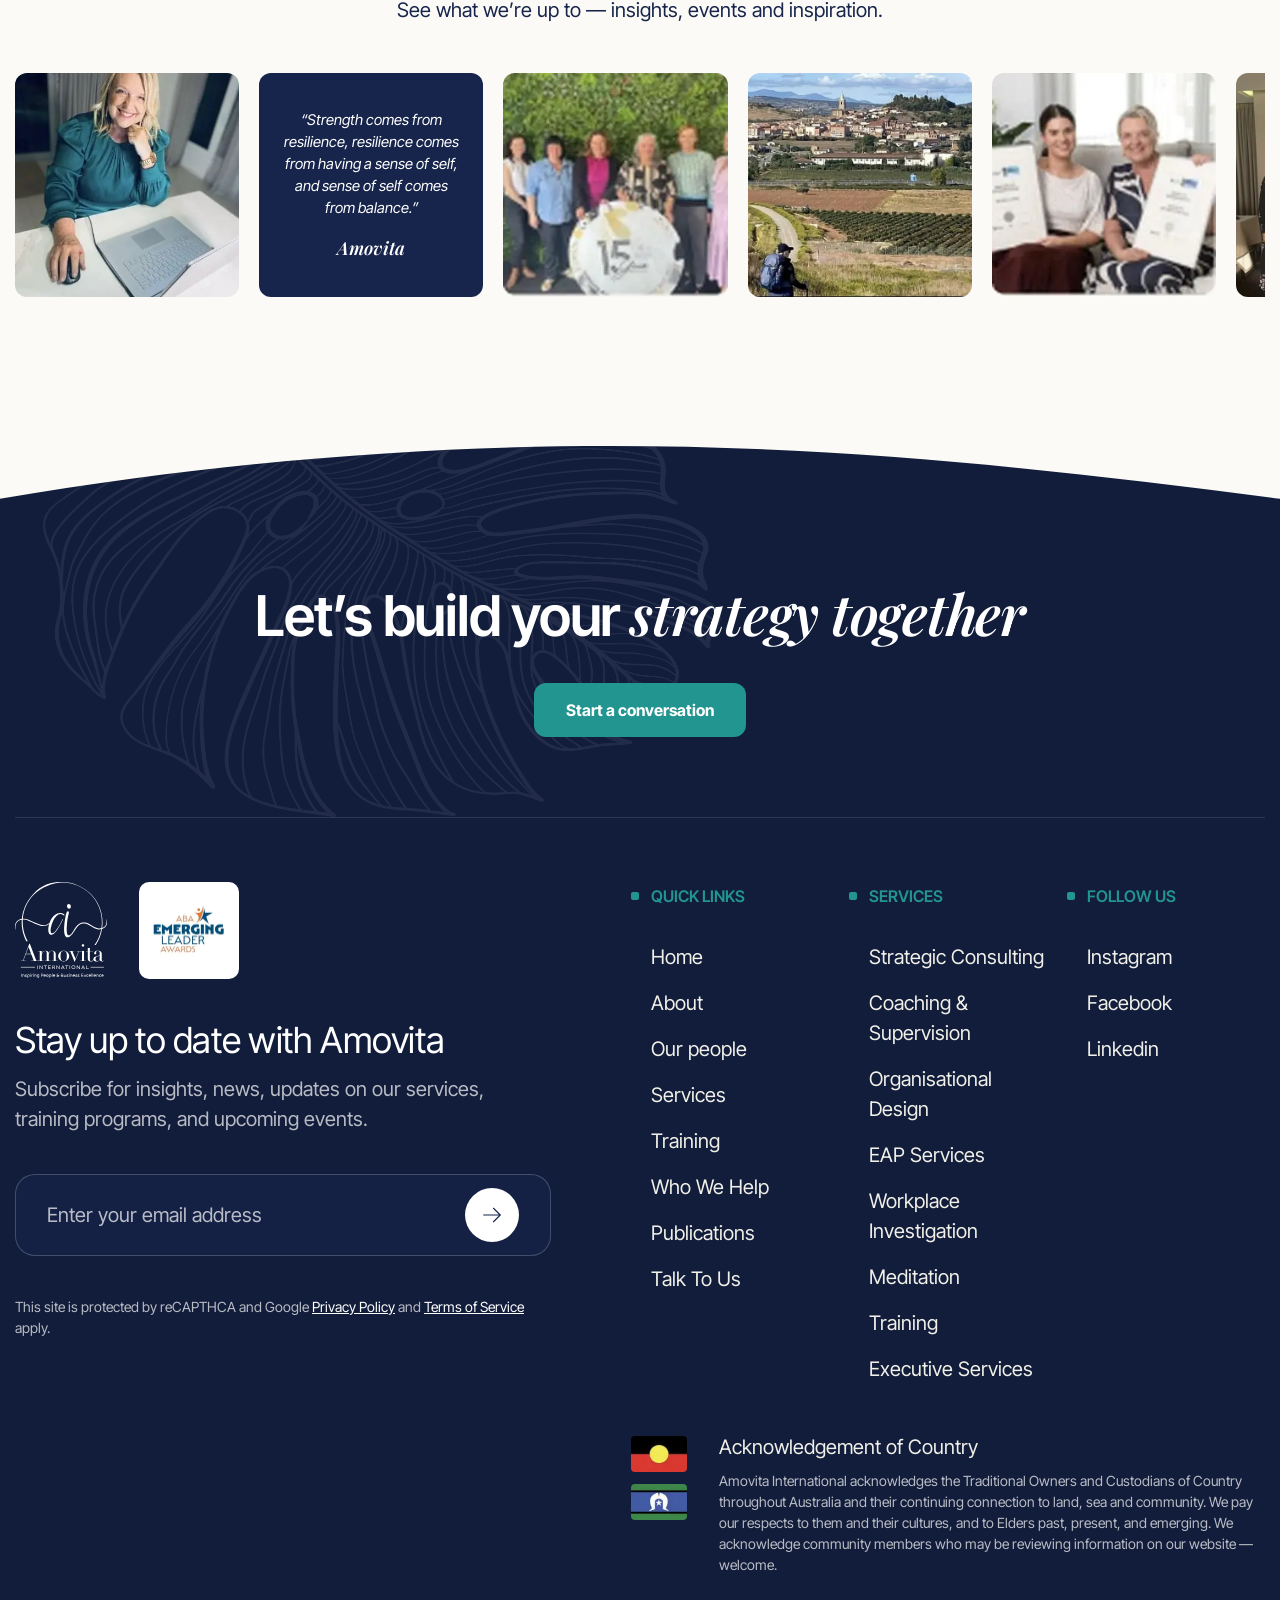
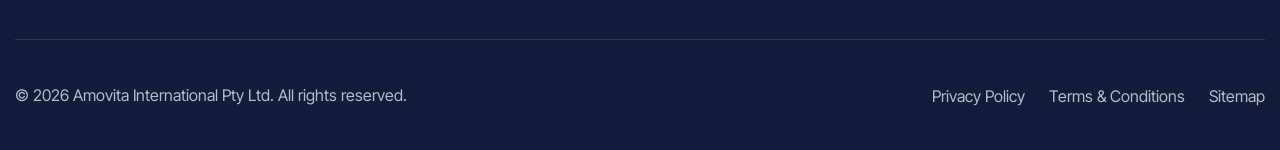
==== commit 3d6da95a: "Shop page added" ====
--- a/about.html
+++ b/about.html
@@ -25,7 +25,7 @@
         At 400 the slash reads as a heavy bar next to the 12px crumb labels. -->
 	<link rel="preconnect" href="https://fonts.googleapis.com">
 	<link rel="preconnect" href="https://fonts.gstatic.com" crossorigin>
-	<link rel="stylesheet" href="https://fonts.googleapis.com/css2?family=Inter+Tight:ital,wght@0,300;0,400;0,500;0,600;0,700;1,400&family=Playfair+Display:ital,wght@0,400;0,600;1,600&display=swap&_v=20260819015727">
+	<link rel="stylesheet" href="https://fonts.googleapis.com/css2?family=Inter+Tight:ital,wght@0,300;0,400;0,500;0,600;0,700;1,400&family=Playfair+Display:ital,wght@0,400;0,600;1,600&display=swap&_v=20261003192000">
 
 	<!-- Motion layer switch. Runs before the page paints, so elements that
         animate in start hidden instead of flashing into place first. With
@@ -35,7 +35,7 @@
 		document.documentElement.classList.add('anim');
 	</script>
 
-	<link rel="stylesheet" href="css/main.css?_v=20260819015727">
+	<link rel="stylesheet" href="css/main.css?_v=20261003192000">
 </head>
 
 <body class="page-about">
@@ -153,6 +153,7 @@
 						<svg class="header__cart-icon" aria-hidden="true">
 							<use href="img/icons/icons.svg#svg-cart"></use>
 						</svg>
+						<span class="header__cart-count" data-cart-count aria-hidden="true" hidden>0</span>
 					</button>
 					<a href="contact.html" class="btn btn_primary header__cta">Talk to us</a>
 					<button type="button" class="icon-menu header__burger" aria-label="Open menu"><span></span></button>
@@ -548,7 +549,7 @@
 		</footer>
 
 	</div>
-	<script src="js/main.js?_v=20260819015727"></script>
+	<script src="js/main.js?_v=20261003192000"></script>
 </body>
 
 </html>
--- a/css/main.css
+++ b/css/main.css
@@ -786,6 +786,7 @@
 }
 
 .header__cart {
+  position: relative;
   -webkit-box-flex: 0;
       -ms-flex: 0 0 auto;
           flex: 0 0 auto;
@@ -825,6 +826,28 @@
   display: block;
   width: 1.5rem;
   height: 1.5rem;
+}
+
+.header__cart-count {
+  position: absolute;
+  top: 0.4375rem;
+  left: calc(50% + 0.25rem);
+  min-width: 1rem;
+  height: 1rem;
+  padding: 0 0.25rem;
+  border-radius: 6.25rem;
+  background-color: #229591;
+  color: #fff;
+  font-family: "Inter Tight",sans-serif;
+  font-weight: 600;
+  font-size: 0.625rem;
+  line-height: 1rem;
+  text-align: center;
+  pointer-events: none;
+}
+
+.header__cart-count[hidden] {
+  display: none;
 }
 
 .header__cta {
@@ -1566,6 +1589,78 @@
   line-height: 1.5;
   letter-spacing: 0;
   color: rgba(23,37,76,.6);
+}
+
+.cart-pop__list {
+  display: -webkit-box;
+  display: -ms-flexbox;
+  display: flex;
+  -webkit-box-orient: vertical;
+  -webkit-box-direction: normal;
+      -ms-flex-direction: column;
+          flex-direction: column;
+  max-height: 15rem;
+  overflow-y: auto;
+}
+
+.cart-pop__item {
+  display: -webkit-box;
+  display: -ms-flexbox;
+  display: flex;
+  -webkit-box-align: baseline;
+      -ms-flex-align: baseline;
+          align-items: baseline;
+  -webkit-box-pack: justify;
+      -ms-flex-pack: justify;
+          justify-content: space-between;
+  gap: 0.75rem;
+  padding: 0.625rem 0;
+  border-bottom: 1px solid #e8e1ca;
+}
+
+.cart-pop__item:first-child {
+  padding-top: 0;
+}
+
+.cart-pop__item-name {
+  min-width: 0;
+  font-family: "Inter Tight",sans-serif;
+  font-weight: 600;
+  font-size: 0.875rem;
+  line-height: 1.5;
+  letter-spacing: 0;
+  color: #17254c;
+}
+
+.cart-pop__item-meta {
+  -webkit-box-flex: 0;
+      -ms-flex: 0 0 auto;
+          flex: 0 0 auto;
+  font-family: "Inter Tight",sans-serif;
+  font-weight: 400;
+  font-size: 0.875rem;
+  line-height: 1.5;
+  letter-spacing: 0;
+  color: rgba(23,37,76,.6);
+  white-space: nowrap;
+}
+
+.cart-pop__subtotal {
+  display: -webkit-box;
+  display: -ms-flexbox;
+  display: flex;
+  -webkit-box-pack: justify;
+      -ms-flex-pack: justify;
+          justify-content: space-between;
+  gap: 0.75rem;
+  padding-top: 0.625rem;
+  font-family: "Inter Tight",sans-serif;
+  font-weight: 400;
+  font-size: 1rem;
+  line-height: 1.5;
+  letter-spacing: 0;
+  font-weight: 600;
+  color: #17254c;
 }
 
 .cart-pop__cta {
@@ -12679,6 +12774,1262 @@
   display: none;
 }
 
+.shop-hero {
+  position: relative;
+  overflow: hidden;
+  background-color: #f5f2e8;
+}
+
+@supports (padding-top: clamp( 7.5rem , 3rem  +  9.375vw , 13.5rem )) {
+  .shop-hero {
+    padding-top: clamp( 7.5rem , 3rem  +  9.375vw , 13.5rem );
+  }
+}
+
+@supports not (padding-top: clamp( 7.5rem , 3rem  +  9.375vw , 13.5rem )) {
+  .shop-hero {
+    padding-top: calc(7.5rem + 6*(100vw - 48rem)/64);
+  }
+}
+
+@supports (padding-bottom: clamp( 4.5625rem , 4.1820748059rem  +  1.6231474947vw , 6rem )) {
+  .shop-hero {
+    padding-bottom: clamp( 4.5625rem , 4.1820748059rem  +  1.6231474947vw , 6rem );
+  }
+}
+
+@supports not (padding-bottom: clamp( 4.5625rem , 4.1820748059rem  +  1.6231474947vw , 6rem )) {
+  .shop-hero {
+    padding-bottom: calc(4.5625rem + 1.4375*(100vw - 23.4375rem)/88.5625);
+  }
+}
+
+.shop-hero__col {
+  display: -webkit-box;
+  display: -ms-flexbox;
+  display: flex;
+  -webkit-box-orient: vertical;
+  -webkit-box-direction: normal;
+      -ms-flex-direction: column;
+          flex-direction: column;
+  -webkit-box-align: center;
+      -ms-flex-align: center;
+          align-items: center;
+  text-align: center;
+}
+
+.shop-hero__crumbs {
+  display: -webkit-box;
+  display: -ms-flexbox;
+  display: flex;
+  -webkit-box-align: center;
+      -ms-flex-align: center;
+          align-items: center;
+  -webkit-box-pack: center;
+      -ms-flex-pack: center;
+          justify-content: center;
+  gap: 0.25rem;
+}
+
+.shop-hero__crumb {
+  font-family: "Inter Tight",sans-serif;
+  font-weight: 400;
+  font-size: 0.75rem;
+  line-height: 1.5;
+  letter-spacing: 0;
+  color: rgba(23,37,76,.6);
+}
+
+.shop-hero a.shop-hero__crumb {
+  font-weight: 600;
+  -webkit-transition: color .3s ease;
+  transition: color .3s ease;
+}
+
+.shop-hero__crumb-sep {
+  color: rgba(23,37,76,.6);
+}
+
+@supports (margin-top: clamp( 0.9375rem , 1.4907815808rem  +  -0.4940014114vw , 1.375rem )) {
+  .shop-hero__title {
+    margin-top: clamp( 0.9375rem , 1.4907815808rem  +  -0.4940014114vw , 1.375rem );
+  }
+}
+
+@supports not (margin-top: clamp( 0.9375rem , 1.4907815808rem  +  -0.4940014114vw , 1.375rem )) {
+  .shop-hero__title {
+    margin-top: calc(1.375rem + -0.4375*(100vw - 23.4375rem)/88.5625);
+  }
+}
+
+.shop-hero__title {
+  font-family: "Inter Tight",sans-serif;
+  font-weight: 600;
+  font-style: normal;
+}
+
+@supports (font-size: clamp( 2.875rem , 2.6434368384rem  +  0.9880028229vw , 3.75rem )) {
+  .shop-hero__title {
+    font-size: clamp( 2.875rem , 2.6434368384rem  +  0.9880028229vw , 3.75rem );
+  }
+}
+
+@supports not (font-size: clamp( 2.875rem , 2.6434368384rem  +  0.9880028229vw , 3.75rem )) {
+  .shop-hero__title {
+    font-size: calc(2.875rem + 0.875*(100vw - 23.4375rem)/88.5625);
+  }
+}
+
+.shop-hero__title {
+  line-height: 1.2;
+  letter-spacing: -1.24px;
+  color: #17254c;
+}
+
+.shop-hero__title em {
+  font-family: "Playfair Display",serif;
+  font-weight: 600;
+  font-style: italic;
+  color: #229591;
+  line-height: 1;
+}
+
+.shop-hero__lede {
+  max-width: 53.75rem;
+}
+
+@supports (margin-top: clamp( 1rem , 0.9338390967rem  +  0.2822865208vw , 1.25rem )) {
+  .shop-hero__lede {
+    margin-top: clamp( 1rem , 0.9338390967rem  +  0.2822865208vw , 1.25rem );
+  }
+}
+
+@supports not (margin-top: clamp( 1rem , 0.9338390967rem  +  0.2822865208vw , 1.25rem )) {
+  .shop-hero__lede {
+    margin-top: calc(1rem + 0.25*(100vw - 23.4375rem)/88.5625);
+  }
+}
+
+.shop-hero__lede {
+  font-family: "Playfair Display",serif;
+  font-weight: 400;
+  font-style: normal;
+  font-size: 1.5rem;
+  line-height: 1.6;
+  letter-spacing: -0.24px;
+  color: #17254c;
+}
+
+.shop-hero__search {
+  display: -webkit-box;
+  display: -ms-flexbox;
+  display: flex;
+  -webkit-box-align: center;
+      -ms-flex-align: center;
+          align-items: center;
+  gap: 1rem;
+  width: 100%;
+  max-width: 36.6875rem;
+  height: 3.375rem;
+  margin-top: 2rem;
+  padding: 0.75rem 1.5rem;
+  background-color: #fff;
+  border: 1px solid #d8cea7;
+  border-radius: 6.25rem;
+  -webkit-transition: border-color .3s ease;
+  transition: border-color .3s ease;
+}
+
+.shop-hero__search:focus-within {
+  border-color: #229591;
+  outline: 2px solid rgba(34,149,145,.25);
+  outline-offset: 0;
+}
+
+.shop-hero__search-label {
+  position: absolute;
+  width: 1px;
+  height: 1px;
+  padding: 0;
+  margin: -1px;
+  overflow: hidden;
+  clip: rect(0, 0, 0, 0);
+  white-space: nowrap;
+  border: 0;
+}
+
+.shop-hero__search-input {
+  -webkit-box-flex: 1;
+      -ms-flex: 1 1 auto;
+          flex: 1 1 auto;
+  min-width: 0;
+  background-color: rgba(0,0,0,0);
+  border: 0;
+  -webkit-appearance: none;
+     -moz-appearance: none;
+          appearance: none;
+  text-overflow: ellipsis;
+  font-family: "Inter Tight",sans-serif;
+  font-weight: 400;
+  font-size: 1rem;
+  line-height: 1.5;
+  letter-spacing: 0;
+  color: #17254c;
+}
+
+.shop-hero__search-input::-webkit-input-placeholder {
+  color: rgba(23,37,76,.6);
+}
+
+.shop-hero__search-input::-moz-placeholder {
+  color: rgba(23,37,76,.6);
+}
+
+.shop-hero__search-input:-ms-input-placeholder {
+  color: rgba(23,37,76,.6);
+}
+
+.shop-hero__search-input::-ms-input-placeholder {
+  color: rgba(23,37,76,.6);
+}
+
+.shop-hero__search-input::placeholder {
+  color: rgba(23,37,76,.6);
+}
+
+.shop-hero__search-input:focus {
+  outline: none;
+}
+
+.shop-hero__search-input::-webkit-search-cancel-button {
+  display: none;
+}
+
+.shop-hero__search-submit {
+  -webkit-box-flex: 0;
+      -ms-flex: 0 0 auto;
+          flex: 0 0 auto;
+  display: -webkit-inline-box;
+  display: -ms-inline-flexbox;
+  display: inline-flex;
+  -webkit-box-align: center;
+      -ms-flex-align: center;
+          align-items: center;
+  -webkit-box-pack: center;
+      -ms-flex-pack: center;
+          justify-content: center;
+  padding: 0;
+  background: none;
+  border: 0;
+  color: #229591;
+  cursor: pointer;
+}
+
+.shop-hero__search-submit svg {
+  width: 1.5rem;
+  height: 1.5rem;
+}
+
+.shop-hero__search-submit:focus-visible {
+  outline: 2px solid #229591;
+  outline-offset: 2px;
+  border-radius: 0.25rem;
+}
+
+.shop-hero__wave {
+  position: absolute;
+  left: 0;
+  bottom: -1px;
+  z-index: 2;
+  display: block;
+  width: 100%;
+}
+
+@supports (height: clamp( 1.5rem , 0.9707127735rem  +  2.2582921665vw , 3.5rem )) {
+  .shop-hero__wave {
+    height: clamp( 1.5rem , 0.9707127735rem  +  2.2582921665vw , 3.5rem );
+  }
+}
+
+@supports not (height: clamp( 1.5rem , 0.9707127735rem  +  2.2582921665vw , 3.5rem )) {
+  .shop-hero__wave {
+    height: calc(1.5rem + 2*(100vw - 23.4375rem)/88.5625);
+  }
+}
+
+.shop-hero__wave {
+  -webkit-transform: scaleY(-1);
+      -ms-transform: scaleY(-1);
+          transform: scaleY(-1);
+}
+
+.shop-store {
+  background-color: #fbfaf6;
+}
+
+@supports (padding-top: clamp( 3rem , 1.8091037403rem  +  5.0811573747vw , 7.5rem )) {
+  .shop-store {
+    padding-top: clamp( 3rem , 1.8091037403rem  +  5.0811573747vw , 7.5rem );
+  }
+}
+
+@supports not (padding-top: clamp( 3rem , 1.8091037403rem  +  5.0811573747vw , 7.5rem )) {
+  .shop-store {
+    padding-top: calc(3rem + 4.5*(100vw - 23.4375rem)/88.5625);
+  }
+}
+
+@supports (padding-bottom: clamp( 3rem , 1.8091037403rem  +  5.0811573747vw , 7.5rem )) {
+  .shop-store {
+    padding-bottom: clamp( 3rem , 1.8091037403rem  +  5.0811573747vw , 7.5rem );
+  }
+}
+
+@supports not (padding-bottom: clamp( 3rem , 1.8091037403rem  +  5.0811573747vw , 7.5rem )) {
+  .shop-store {
+    padding-bottom: calc(3rem + 4.5*(100vw - 23.4375rem)/88.5625);
+  }
+}
+
+.shop-store__inner {
+  display: -webkit-box;
+  display: -ms-flexbox;
+  display: flex;
+  -webkit-box-align: start;
+      -ms-flex-align: start;
+          align-items: flex-start;
+  gap: 2.5rem;
+}
+
+.shop-store__main {
+  -webkit-box-flex: 1;
+      -ms-flex: 1 1 0px;
+          flex: 1 1 0;
+  min-width: 0;
+}
+
+.shop-store__home {
+  display: -webkit-box;
+  display: -ms-flexbox;
+  display: flex;
+  -webkit-box-orient: vertical;
+  -webkit-box-direction: normal;
+      -ms-flex-direction: column;
+          flex-direction: column;
+}
+
+@supports (gap: clamp( 1rem , 0.9338390967rem  +  0.2822865208vw , 1.25rem )) {
+  .shop-store__home {
+    gap: clamp( 1rem , 0.9338390967rem  +  0.2822865208vw , 1.25rem );
+  }
+}
+
+@supports not (gap: clamp( 1rem , 0.9338390967rem  +  0.2822865208vw , 1.25rem )) {
+  .shop-store__home {
+    gap: calc(1rem + 0.25*(100vw - 23.4375rem)/88.5625);
+  }
+}
+
+.shop-store__home[hidden] {
+  display: none;
+}
+
+.shop-filters {
+  -webkit-box-flex: 0;
+      -ms-flex: 0 0 auto;
+          flex: 0 0 auto;
+  width: 20.375rem;
+  display: -webkit-box;
+  display: -ms-flexbox;
+  display: flex;
+  -webkit-box-orient: vertical;
+  -webkit-box-direction: normal;
+      -ms-flex-direction: column;
+          flex-direction: column;
+  gap: 2.5rem;
+  padding: 1rem;
+  background-color: #fff;
+  border: 1px solid #e8e1ca;
+  border-radius: 0.625rem;
+}
+
+.shop-filters__head {
+  display: -webkit-box;
+  display: -ms-flexbox;
+  display: flex;
+  -webkit-box-align: center;
+      -ms-flex-align: center;
+          align-items: center;
+  -webkit-box-pack: justify;
+      -ms-flex-pack: justify;
+          justify-content: space-between;
+  gap: 1rem;
+}
+
+.shop-filters__title {
+  display: -webkit-box;
+  display: -ms-flexbox;
+  display: flex;
+  -webkit-box-align: center;
+      -ms-flex-align: center;
+          align-items: center;
+  -webkit-box-pack: justify;
+      -ms-flex-pack: justify;
+          justify-content: space-between;
+  gap: 0.75rem;
+  -webkit-box-flex: 1;
+      -ms-flex: 1 1 auto;
+          flex: 1 1 auto;
+  min-width: 0;
+  font-family: "Playfair Display",serif;
+  font-weight: 400;
+  font-size: 1.5rem;
+  line-height: 1.6;
+  letter-spacing: -0.24px;
+  color: #17254c;
+}
+
+.shop-filters__caret {
+  display: none;
+  -webkit-box-flex: 0;
+      -ms-flex: 0 0 auto;
+          flex: 0 0 auto;
+  width: 0.75rem;
+  height: 0.75rem;
+  color: #229591;
+  -webkit-transition: -webkit-transform .25s ease;
+  transition: -webkit-transform .25s ease;
+  transition: transform .25s ease;
+  transition: transform .25s ease, -webkit-transform .25s ease;
+}
+
+.shop-filters__clear {
+  display: -webkit-inline-box;
+  display: -ms-inline-flexbox;
+  display: inline-flex;
+  -webkit-box-align: center;
+      -ms-flex-align: center;
+          align-items: center;
+  -webkit-box-pack: center;
+      -ms-flex-pack: center;
+          justify-content: center;
+  -webkit-box-flex: 0;
+      -ms-flex: 0 0 auto;
+          flex: 0 0 auto;
+  height: 2.375rem;
+  padding: 0.5rem 0.875rem;
+  border: 0;
+  border-radius: 0.5rem;
+  background-color: #229591;
+  color: #fff;
+  font-family: "Inter Tight",sans-serif;
+  font-weight: 600;
+  font-size: 0.875rem;
+  line-height: 1.5;
+  letter-spacing: 0;
+  white-space: nowrap;
+  cursor: pointer;
+  -webkit-transition: background-color .3s ease;
+  transition: background-color .3s ease;
+}
+
+.shop-filters__clear:focus-visible {
+  outline: 2px solid #17254c;
+  outline-offset: 2px;
+}
+
+.shop-filters__clear[hidden] {
+  display: none;
+}
+
+.shop-filters__body {
+  display: -webkit-box;
+  display: -ms-flexbox;
+  display: flex;
+  -webkit-box-orient: vertical;
+  -webkit-box-direction: normal;
+      -ms-flex-direction: column;
+          flex-direction: column;
+  gap: 2.5rem;
+}
+
+.shop-filters__group {
+  min-width: 0;
+  margin: 0;
+  padding: 0;
+  border: 0;
+}
+
+.shop-filters__group+.shop-filters__group {
+  padding-top: 2.5rem;
+  border-top: 1px solid #e8e1ca;
+}
+
+.shop-filters__legend {
+  display: block;
+  float: none;
+  width: 100%;
+  margin-bottom: 1.25rem;
+  padding: 0;
+  font-family: "Inter Tight",sans-serif;
+  font-weight: 600;
+  font-size: 0.75rem;
+  line-height: 1;
+  text-transform: uppercase;
+  color: #17254c;
+}
+
+.shop-filters__list {
+  display: -webkit-box;
+  display: -ms-flexbox;
+  display: flex;
+  -webkit-box-orient: vertical;
+  -webkit-box-direction: normal;
+      -ms-flex-direction: column;
+          flex-direction: column;
+}
+
+.shop-filters__row {
+  position: relative;
+  display: -webkit-box;
+  display: -ms-flexbox;
+  display: flex;
+  -webkit-box-align: center;
+      -ms-flex-align: center;
+          align-items: center;
+  -webkit-box-pack: justify;
+      -ms-flex-pack: justify;
+          justify-content: space-between;
+  gap: 0.75rem;
+  min-height: 2.1875rem;
+  padding: 0.4375rem 0.125rem;
+  border-radius: 0.5rem;
+  cursor: pointer;
+  color: #17254c;
+  -webkit-transition: color .2s ease;
+  transition: color .2s ease;
+}
+
+.shop-filters__row[hidden] {
+  display: none;
+}
+
+.shop-filters__row:has(.shop-filters__check:focus-visible) {
+  outline: 2px solid #229591;
+  outline-offset: 0;
+}
+
+.shop-filters__row:has(.shop-filters__check:checked) {
+  color: #229591;
+}
+
+.shop-filters__row:has(.shop-filters__check:checked) .shop-filters__name,
+.shop-filters__row:has(.shop-filters__check:checked) .shop-filters__count {
+  font-weight: 600;
+}
+
+.shop-filters__check {
+  position: absolute;
+  width: 1px;
+  height: 1px;
+  padding: 0;
+  margin: -1px;
+  overflow: hidden;
+  clip: rect(0, 0, 0, 0);
+  white-space: nowrap;
+  border: 0;
+}
+
+.shop-filters__name {
+  min-width: 0;
+  font-family: "Inter Tight",sans-serif;
+  font-weight: 400;
+  font-size: 0.875rem;
+  line-height: 1.5;
+  letter-spacing: 0;
+}
+
+.shop-filters__count {
+  -webkit-box-flex: 0;
+      -ms-flex: 0 0 auto;
+          flex: 0 0 auto;
+  font-family: "Inter Tight",sans-serif;
+  font-weight: 400;
+  font-size: 0.75rem;
+  line-height: 1.5;
+  letter-spacing: 0;
+}
+
+.shop-filters__more {
+  display: inline-block;
+  margin-top: 1rem;
+  padding: 0;
+  background: none;
+  border: 0;
+  border-bottom: 1px solid currentColor;
+  font-family: "Inter Tight",sans-serif;
+  font-weight: 600;
+  font-size: 0.875rem;
+  line-height: 1.5;
+  color: #17254c;
+  cursor: pointer;
+  -webkit-transition: color .2s ease;
+  transition: color .2s ease;
+}
+
+.shop-filters__more[hidden] {
+  display: none;
+}
+
+.shop-filters__more:focus-visible {
+  outline: 2px solid #229591;
+  outline-offset: 2px;
+}
+
+.shop-filters__actions {
+  display: -webkit-box;
+  display: -ms-flexbox;
+  display: flex;
+  -webkit-box-orient: vertical;
+  -webkit-box-direction: normal;
+      -ms-flex-direction: column;
+          flex-direction: column;
+  gap: 0.5rem;
+}
+
+.shop-filters__actions[hidden] {
+  display: none;
+}
+
+.shop-filters__action {
+  display: -webkit-inline-box;
+  display: -ms-inline-flexbox;
+  display: inline-flex;
+  -webkit-box-align: center;
+      -ms-flex-align: center;
+          align-items: center;
+  -webkit-box-pack: center;
+      -ms-flex-pack: center;
+          justify-content: center;
+  width: 100%;
+  min-height: 2.375rem;
+  padding: 0.5rem 0.875rem;
+  background-color: #f5f2e8;
+  border: 1px solid #e8e1ca;
+  border-radius: 0.5rem;
+  font-family: "Inter Tight",sans-serif;
+  font-weight: 600;
+  font-size: 0.875rem;
+  line-height: 1.5;
+  letter-spacing: 0;
+  color: #17254c;
+  cursor: pointer;
+  -webkit-transition: border-color .3s ease,background-color .3s ease;
+  transition: border-color .3s ease,background-color .3s ease;
+}
+
+.shop-filters__action:focus-visible {
+  outline: 2px solid #229591;
+  outline-offset: 2px;
+}
+
+.shop-product {
+  display: -webkit-box;
+  display: -ms-flexbox;
+  display: flex;
+  -webkit-box-orient: vertical;
+  -webkit-box-direction: normal;
+      -ms-flex-direction: column;
+          flex-direction: column;
+  min-width: 0;
+  background-color: #f5f2e8;
+  border: 1px solid #e8e1ca;
+  border-radius: 0.875rem;
+  overflow: hidden;
+}
+
+.shop-product[hidden] {
+  display: none;
+}
+
+.shop-product__media {
+  -webkit-box-flex: 0;
+      -ms-flex: 0 0 auto;
+          flex: 0 0 auto;
+  height: 16.25rem;
+  overflow: hidden;
+  background-color: #fbfaf6;
+}
+
+.shop-product__img {
+  display: block;
+  width: 100%;
+  height: 100%;
+  -o-object-fit: cover;
+     object-fit: cover;
+  -webkit-transition: -webkit-transform .6s cubic-bezier(0.25, 1, 0.5, 1);
+  transition: -webkit-transform .6s cubic-bezier(0.25, 1, 0.5, 1);
+  transition: transform .6s cubic-bezier(0.25, 1, 0.5, 1);
+  transition: transform .6s cubic-bezier(0.25, 1, 0.5, 1), -webkit-transform .6s cubic-bezier(0.25, 1, 0.5, 1);
+}
+
+.shop-product__body {
+  -webkit-box-flex: 1;
+      -ms-flex: 1 1 auto;
+          flex: 1 1 auto;
+  display: -webkit-box;
+  display: -ms-flexbox;
+  display: flex;
+  -webkit-box-orient: vertical;
+  -webkit-box-direction: normal;
+      -ms-flex-direction: column;
+          flex-direction: column;
+  gap: 1rem;
+  padding: 1.5rem;
+}
+
+.shop-product__info {
+  -webkit-box-flex: 1;
+      -ms-flex: 1 1 auto;
+          flex: 1 1 auto;
+  display: -webkit-box;
+  display: -ms-flexbox;
+  display: flex;
+  -webkit-box-orient: vertical;
+  -webkit-box-direction: normal;
+      -ms-flex-direction: column;
+          flex-direction: column;
+  gap: 1rem;
+}
+
+.shop-product__title {
+  display: -webkit-box;
+  -webkit-box-orient: vertical;
+  -webkit-line-clamp: 3;
+  line-clamp: 3;
+  overflow: hidden;
+  font-family: "Inter Tight",sans-serif;
+  font-weight: 600;
+}
+
+@supports (font-size: clamp( 1.25rem , 1.1786987522rem  +  0.3565062389vw , 1.5rem )) {
+  .shop-product__title {
+    font-size: clamp( 1.25rem , 1.1786987522rem  +  0.3565062389vw , 1.5rem );
+  }
+}
+
+@supports not (font-size: clamp( 1.25rem , 1.1786987522rem  +  0.3565062389vw , 1.5rem )) {
+  .shop-product__title {
+    font-size: calc(1.25rem + 0.25*(100vw - 20rem)/70.125);
+  }
+}
+
+.shop-product__title {
+  line-height: 1.4;
+  letter-spacing: -0.5px;
+  color: #17254c;
+}
+
+.shop-product__text {
+  display: -webkit-box;
+  -webkit-box-orient: vertical;
+  -webkit-line-clamp: 3;
+  line-clamp: 3;
+  overflow: hidden;
+  font-family: "Inter Tight",sans-serif;
+  font-weight: 400;
+  font-size: 1rem;
+  line-height: 1.5;
+  letter-spacing: 0;
+  color: #17254c;
+}
+
+.shop-product__meta {
+  display: -webkit-box;
+  display: -ms-flexbox;
+  display: flex;
+  -webkit-box-align: center;
+      -ms-flex-align: center;
+          align-items: center;
+  -webkit-box-pack: justify;
+      -ms-flex-pack: justify;
+          justify-content: space-between;
+  gap: 0.75rem;
+  padding-top: 0.5rem;
+}
+
+.shop-product__price {
+  font-family: "Inter Tight",sans-serif;
+  font-weight: 400;
+  font-size: 1rem;
+  line-height: 1.5;
+  letter-spacing: 0;
+  font-weight: 600;
+  color: #17254c;
+  white-space: nowrap;
+}
+
+.shop-product__cta {
+  display: -webkit-inline-box;
+  display: -ms-inline-flexbox;
+  display: inline-flex;
+  -webkit-box-align: center;
+      -ms-flex-align: center;
+          align-items: center;
+  -webkit-box-pack: center;
+      -ms-flex-pack: center;
+          justify-content: center;
+  -webkit-box-flex: 0;
+      -ms-flex: 0 0 auto;
+          flex: 0 0 auto;
+  height: 2.375rem;
+  padding: 0.5rem 0.875rem;
+  border: 0;
+  border-radius: 0.5rem;
+  background-color: #229591;
+  color: #fff;
+  font-family: "Inter Tight",sans-serif;
+  font-weight: 600;
+  font-size: 0.875rem;
+  line-height: 1.5;
+  letter-spacing: 0;
+  white-space: nowrap;
+  cursor: pointer;
+  -webkit-transition: background-color .3s ease;
+  transition: background-color .3s ease;
+}
+
+.shop-product__cta:focus-visible {
+  outline: 2px solid #17254c;
+  outline-offset: 2px;
+}
+
+.shop-product__cta[data-cart-state=added] {
+  background-color: #17254c;
+}
+
+.shop-product_wide {
+  -webkit-box-orient: horizontal;
+  -webkit-box-direction: normal;
+      -ms-flex-direction: row;
+          flex-direction: row;
+}
+
+.shop-product_wide .shop-product__media {
+  -webkit-box-flex: 0;
+      -ms-flex: 0 0 21.5625rem;
+          flex: 0 0 21.5625rem;
+  height: auto;
+  min-height: 16.25rem;
+}
+
+.shop-product_wide .shop-product__body {
+  padding: 2rem;
+}
+
+.shop-rail {
+  display: -ms-grid;
+  display: grid;
+  -ms-grid-columns: minmax(0, 1fr) 1.5rem auto;
+  grid-template-columns: minmax(0, 1fr) auto;
+      grid-template-areas: "title nav" "track track";
+  -webkit-box-align: center;
+      -ms-flex-align: center;
+          align-items: center;
+  -webkit-column-gap: 1.5rem;
+     -moz-column-gap: 1.5rem;
+          column-gap: 1.5rem;
+  min-width: 0;
+}
+
+@supports (padding-top: clamp( 2.25rem , 2.1838390967rem  +  0.2822865208vw , 2.5rem )) {
+  .shop-rail {
+    padding-top: clamp( 2.25rem , 2.1838390967rem  +  0.2822865208vw , 2.5rem );
+  }
+}
+
+@supports not (padding-top: clamp( 2.25rem , 2.1838390967rem  +  0.2822865208vw , 2.5rem )) {
+  .shop-rail {
+    padding-top: calc(2.25rem + 0.25*(100vw - 23.4375rem)/88.5625);
+  }
+}
+
+.shop-rail__title {
+  -ms-grid-row: 1;
+  -ms-grid-column: 1;
+  grid-area: title;
+  font-family: "Inter Tight",sans-serif;
+  font-weight: 600;
+}
+
+@supports (font-size: clamp( 1.75rem , 1.4647950089rem  +  1.4260249554vw , 2.75rem )) {
+  .shop-rail__title {
+    font-size: clamp( 1.75rem , 1.4647950089rem  +  1.4260249554vw , 2.75rem );
+  }
+}
+
+@supports not (font-size: clamp( 1.75rem , 1.4647950089rem  +  1.4260249554vw , 2.75rem )) {
+  .shop-rail__title {
+    font-size: calc(1.75rem + 1*(100vw - 20rem)/70.125);
+  }
+}
+
+.shop-rail__title {
+  line-height: 1.2;
+  letter-spacing: -0.44px;
+  color: #17254c;
+}
+
+.shop-rail__nav {
+  -ms-grid-row: 1;
+  -ms-grid-column: 3;
+  grid-area: nav;
+  display: -webkit-box;
+  display: -ms-flexbox;
+  display: flex;
+  -webkit-box-align: center;
+      -ms-flex-align: center;
+          align-items: center;
+  gap: 1.25rem;
+}
+
+.shop-rail__nav[hidden] {
+  display: none;
+}
+
+.shop-rail__arrow {
+  -webkit-box-flex: 0;
+      -ms-flex: 0 0 auto;
+          flex: 0 0 auto;
+  display: -webkit-inline-box;
+  display: -ms-inline-flexbox;
+  display: inline-flex;
+  -webkit-box-align: center;
+      -ms-flex-align: center;
+          align-items: center;
+  -webkit-box-pack: center;
+      -ms-flex-pack: center;
+          justify-content: center;
+  width: 2.75rem;
+  height: 2.75rem;
+  padding: 0;
+  background-color: rgba(0,0,0,0);
+  border: 1px solid #17254c;
+  border-radius: 6.25rem;
+  color: #17254c;
+  cursor: pointer;
+  -webkit-transition: background-color .25s ease,color .25s ease,border-color .25s ease;
+  transition: background-color .25s ease,color .25s ease,border-color .25s ease;
+}
+
+.shop-rail__arrow svg {
+  width: 1.5rem;
+  height: 1.5rem;
+}
+
+.shop-rail__arrow:focus-visible {
+  outline: 2px solid #229591;
+  outline-offset: 2px;
+}
+
+.shop-rail__arrow:disabled {
+  border-color: #d8cea7;
+  color: #d8cea7;
+  cursor: default;
+}
+
+.shop-rail__arrow_prev svg {
+  -webkit-transform: scaleX(-1);
+      -ms-transform: scaleX(-1);
+          transform: scaleX(-1);
+}
+
+.shop-rail__count {
+  font-family: "Inter Tight",sans-serif;
+  font-weight: 400;
+  font-size: 1rem;
+  line-height: 1.5;
+  letter-spacing: 0;
+  font-weight: 600;
+  color: #17254c;
+  white-space: nowrap;
+  font-variant-numeric: tabular-nums;
+}
+
+.shop-rail__track {
+  -ms-grid-row: 2;
+  -ms-grid-column: 1;
+  -ms-grid-column-span: 3;
+  grid-area: track;
+  min-width: 0;
+  width: 100%;
+}
+
+@supports (margin-top: clamp( 2rem , 1.9338390967rem  +  0.2822865208vw , 2.25rem )) {
+  .shop-rail__track {
+    margin-top: clamp( 2rem , 1.9338390967rem  +  0.2822865208vw , 2.25rem );
+  }
+}
+
+@supports not (margin-top: clamp( 2rem , 1.9338390967rem  +  0.2822865208vw , 2.25rem )) {
+  .shop-rail__track {
+    margin-top: calc(2rem + 0.25*(100vw - 23.4375rem)/88.5625);
+  }
+}
+
+.shop-rail__wrapper {
+  -webkit-box-align: stretch;
+      -ms-flex-align: stretch;
+          align-items: stretch;
+}
+
+.shop-rail .shop-product.swiper-slide {
+  height: auto;
+}
+
+.shop-catalog {
+  display: -webkit-box;
+  display: -ms-flexbox;
+  display: flex;
+  -webkit-box-orient: vertical;
+  -webkit-box-direction: normal;
+      -ms-flex-direction: column;
+          flex-direction: column;
+}
+
+@supports (gap: clamp( 1.5rem , 1.3676781934rem  +  0.5645730416vw , 2rem )) {
+  .shop-catalog {
+    gap: clamp( 1.5rem , 1.3676781934rem  +  0.5645730416vw , 2rem );
+  }
+}
+
+@supports not (gap: clamp( 1.5rem , 1.3676781934rem  +  0.5645730416vw , 2rem )) {
+  .shop-catalog {
+    gap: calc(1.5rem + 0.5*(100vw - 23.4375rem)/88.5625);
+  }
+}
+
+.shop-catalog[hidden] {
+  display: none;
+}
+
+.shop-catalog__head {
+  display: -webkit-box;
+  display: -ms-flexbox;
+  display: flex;
+  -ms-flex-wrap: wrap;
+      flex-wrap: wrap;
+  -webkit-box-align: center;
+      -ms-flex-align: center;
+          align-items: center;
+  -webkit-box-pack: justify;
+      -ms-flex-pack: justify;
+          justify-content: space-between;
+  gap: 1rem 1.5rem;
+}
+
+.shop-catalog__title {
+  min-width: 0;
+  font-family: "Inter Tight",sans-serif;
+  font-weight: 600;
+}
+
+@supports (font-size: clamp( 1.25rem , 1.1786987522rem  +  0.3565062389vw , 1.5rem )) {
+  .shop-catalog__title {
+    font-size: clamp( 1.25rem , 1.1786987522rem  +  0.3565062389vw , 1.5rem );
+  }
+}
+
+@supports not (font-size: clamp( 1.25rem , 1.1786987522rem  +  0.3565062389vw , 1.5rem )) {
+  .shop-catalog__title {
+    font-size: calc(1.25rem + 0.25*(100vw - 20rem)/70.125);
+  }
+}
+
+.shop-catalog__title {
+  line-height: 1.4;
+  letter-spacing: -0.5px;
+  color: #17254c;
+}
+
+.shop-catalog__tools {
+  display: -webkit-box;
+  display: -ms-flexbox;
+  display: flex;
+  -ms-flex-wrap: wrap;
+      flex-wrap: wrap;
+  -webkit-box-align: center;
+      -ms-flex-align: center;
+          align-items: center;
+  gap: 1rem;
+}
+
+.shop-catalog__count {
+  font-family: "Inter Tight",sans-serif;
+  font-weight: 400;
+  font-size: 0.875rem;
+  line-height: 1.5;
+  letter-spacing: 0;
+  color: rgba(23,37,76,.6);
+}
+
+.shop-catalog__grid {
+  display: -ms-grid;
+  display: grid;
+  grid-template-columns: repeat(auto-fill, minmax(min(16.25rem, 100%), 1fr));
+}
+
+@supports (gap: clamp( 1rem , 0.7353563867rem  +  1.1291460833vw , 2rem )) {
+  .shop-catalog__grid {
+    gap: clamp( 1rem , 0.7353563867rem  +  1.1291460833vw , 2rem );
+  }
+}
+
+@supports not (gap: clamp( 1rem , 0.7353563867rem  +  1.1291460833vw , 2rem )) {
+  .shop-catalog__grid {
+    gap: calc(1rem + 1*(100vw - 23.4375rem)/88.5625);
+  }
+}
+
+.shop-catalog__empty {
+  padding: 2rem 0;
+  font-family: "Inter Tight",sans-serif;
+  font-weight: 400;
+  font-size: 1.25rem;
+  line-height: 1.5;
+  letter-spacing: 0;
+  color: #17254c;
+}
+
+.shop-catalog__empty[hidden] {
+  display: none;
+}
+
+.shop-sort {
+  display: -webkit-inline-box;
+  display: -ms-inline-flexbox;
+  display: inline-flex;
+  -webkit-box-align: center;
+      -ms-flex-align: center;
+          align-items: center;
+  gap: 0.5rem;
+  height: 2.375rem;
+  padding: 0 0.875rem;
+  background-color: #fff;
+  border: 1px solid #d8cea7;
+  border-radius: 0.5rem;
+  font-family: "Inter Tight",sans-serif;
+  font-size: 0.875rem;
+  line-height: 1.5;
+  color: #17254c;
+  cursor: pointer;
+  -webkit-transition: border-color .3s ease;
+  transition: border-color .3s ease;
+}
+
+.shop-sort:focus-visible {
+  outline: 2px solid #229591;
+  outline-offset: 2px;
+}
+
+.shop-sort__prefix {
+  color: rgba(23,37,76,.6);
+}
+
+.shop-sort__label {
+  font-weight: 600;
+}
+
+.shop-sort__caret {
+  width: 0.6875rem;
+  height: 0.375rem;
+  color: #229591;
+}
+
+.shop-pagination {
+  display: -webkit-box;
+  display: -ms-flexbox;
+  display: flex;
+  -ms-flex-wrap: wrap;
+      flex-wrap: wrap;
+  -webkit-box-align: center;
+      -ms-flex-align: center;
+          align-items: center;
+  -webkit-box-pack: justify;
+      -ms-flex-pack: justify;
+          justify-content: space-between;
+  gap: 1rem;
+  width: 100%;
+}
+
+.shop-pagination[hidden] {
+  display: none;
+}
+
+.shop-pagination__pages,
+.shop-pagination__nav {
+  display: -webkit-box;
+  display: -ms-flexbox;
+  display: flex;
+  -webkit-box-align: center;
+      -ms-flex-align: center;
+          align-items: center;
+  gap: 1rem;
+}
+
+.shop-pagination__page,
+.shop-pagination__step {
+  display: -webkit-inline-box;
+  display: -ms-inline-flexbox;
+  display: inline-flex;
+  -webkit-box-align: center;
+      -ms-flex-align: center;
+          align-items: center;
+  -webkit-box-pack: center;
+      -ms-flex-pack: center;
+          justify-content: center;
+  padding: 0;
+  background: none;
+  border: 0;
+  border-radius: 0.5rem;
+  font-family: "Inter Tight",sans-serif;
+  font-weight: 400;
+  font-size: 1rem;
+  line-height: 1.5;
+  letter-spacing: 0;
+  color: #17254c;
+  cursor: pointer;
+}
+
+.shop-pagination__page:focus-visible,
+.shop-pagination__step:focus-visible {
+  outline: 2px solid #229591;
+  outline-offset: 2px;
+}
+
+.shop-pagination__page {
+  min-width: 2rem;
+  height: 2rem;
+}
+
+.shop-pagination__page_active {
+  background-color: #229591;
+  color: #fff;
+  font-weight: 600;
+  cursor: default;
+}
+
+.shop-pagination__step:disabled {
+  opacity: .4;
+  cursor: default;
+}
+
+.shop-pagination__divider {
+  width: 1px;
+  height: 1rem;
+  background-color: #d8cea7;
+}
+
 @-webkit-keyframes anim-failsafe {
   to {
     opacity: 1;
@@ -13377,6 +14728,62 @@
   .training-list__rows:not(.training-list__rows_calendar) {
     -ms-grid-columns: (1fr)[2];
     grid-template-columns: repeat(2, 1fr);
+  }
+
+  .shop-store__inner {
+    -webkit-box-orient: vertical;
+    -webkit-box-direction: normal;
+        -ms-flex-direction: column;
+            flex-direction: column;
+    -webkit-box-align: stretch;
+        -ms-flex-align: stretch;
+            align-items: stretch;
+    gap: 1.5rem;
+  }
+
+  .shop-store__main {
+    -webkit-box-flex: 0;
+        -ms-flex: 0 0 auto;
+            flex: 0 0 auto;
+    width: 100%;
+  }
+
+  .shop-filters {
+    width: 100%;
+    gap: 0;
+    padding: 0.6875rem 1rem;
+  }
+
+  .shop-filters__title {
+    cursor: pointer;
+    border-radius: 0.5rem;
+  }
+
+  .shop-filters__title:focus-visible {
+    outline: 2px solid #229591;
+    outline-offset: 2px;
+  }
+
+  .shop-filters__caret {
+    display: block;
+  }
+
+  .shop-filters__body {
+    display: none;
+  }
+
+  .shop-filters_open .shop-filters__body {
+    display: -webkit-box;
+    display: -ms-flexbox;
+    display: flex;
+    margin-top: 1.5rem;
+    padding-bottom: 0.25rem;
+  }
+
+  .shop-filters_open .shop-filters__caret {
+    -webkit-transform: rotate(180deg);
+        -ms-transform: rotate(180deg);
+            transform: rotate(180deg);
   }
 }
 
@@ -13783,6 +15190,19 @@
     display: none;
   }
 
+  .page-shop .header__cart {
+    display: -webkit-inline-box;
+    display: -ms-inline-flexbox;
+    display: inline-flex;
+    height: 2.75rem;
+    padding-inline: 0.25rem;
+    background-color: rgba(0,0,0,0);
+  }
+
+  .page-shop .header__cart-count {
+    top: 0.125rem;
+  }
+
   .header__actions .header__cta {
     display: -webkit-inline-box;
     display: -ms-inline-flexbox;
@@ -15006,6 +16426,78 @@
   .who-help-industries__grid .card-industry:last-child {
     border-bottom: 0;
   }
+
+  .shop-hero__search {
+    max-width: calc(100% - 0.625rem);
+  }
+
+  .shop-product__media {
+    height: 15rem;
+  }
+
+  .shop-product__body {
+    padding: 1.5rem 1.5rem 1rem;
+  }
+
+  .shop-product__text {
+    font-family: "Inter Tight",sans-serif;
+    font-weight: 400;
+    font-size: 0.875rem;
+    line-height: 1.5;
+    letter-spacing: 0;
+  }
+
+  .shop-product_wide {
+    -webkit-box-orient: vertical;
+    -webkit-box-direction: normal;
+        -ms-flex-direction: column;
+            flex-direction: column;
+  }
+
+  .shop-product_wide .shop-product__media {
+    -webkit-box-flex: 0;
+        -ms-flex: 0 0 auto;
+            flex: 0 0 auto;
+    height: 15rem;
+    min-height: 0;
+  }
+
+  .shop-product_wide .shop-product__body {
+    padding: 1.5rem 1.5rem 1rem;
+  }
+
+  .shop-product_wide .shop-product__text {
+    -webkit-line-clamp: 4;
+    line-clamp: 4;
+  }
+
+  .shop-rail {
+    -ms-grid-columns: minmax(0, 1fr);
+    grid-template-columns: minmax(0, 1fr);
+        grid-template-areas: "title" "track" "nav";
+  }
+
+  .shop-rail__nav {
+    -ms-grid-column-align: center;
+        justify-self: center;
+    margin-top: 2rem;
+  }
+
+  .shop-rail__title {
+    -ms-grid-row: 1;
+    -ms-grid-column: 1;
+  }
+
+  .shop-rail__nav {
+    -ms-grid-row: 3;
+    -ms-grid-column: 1;
+  }
+
+  .shop-rail__track {
+    -ms-grid-row: 2;
+    -ms-grid-column: 1;
+    -ms-grid-column-span: 1;
+  }
 }
 
 @media (max-width: 480px) {
@@ -15422,6 +16914,12 @@
             justify-content: center;
     text-align: center;
   }
+
+  .shop-pagination {
+    -webkit-box-pack: center;
+        -ms-flex-pack: center;
+            justify-content: center;
+  }
 }
 
 @media (min-width: 769px)and (max-width: 999.98px) {
@@ -15634,6 +17132,45 @@
   .pub-pagination__prev:hover,
   .pub-pagination__next:hover {
     color: #229591;
+  }
+
+  .shop-hero a.shop-hero__crumb:hover {
+    color: #17254c;
+  }
+
+  .shop-filters__clear:hover {
+    background-color: rgb(26.4196721311,115.7803278689,112.6721311475);
+  }
+
+  .shop-filters__row:hover {
+    color: #229591;
+  }
+
+  .shop-filters__more:hover {
+    color: #229591;
+  }
+
+  .shop-filters__action:hover {
+    border-color: #17254c;
+  }
+
+  .shop-product:hover .shop-product__img {
+    -webkit-transform: scale(1.04);
+        -ms-transform: scale(1.04);
+            transform: scale(1.04);
+  }
+
+  .shop-product__cta:hover {
+    background-color: rgb(26.4196721311,115.7803278689,112.6721311475);
+  }
+
+  .shop-rail__arrow:not(:disabled):hover {
+    background-color: #17254c;
+    color: #fff;
+  }
+
+  .shop-sort:hover {
+    border-color: #17254c;
   }
 
   .instagram__item img {
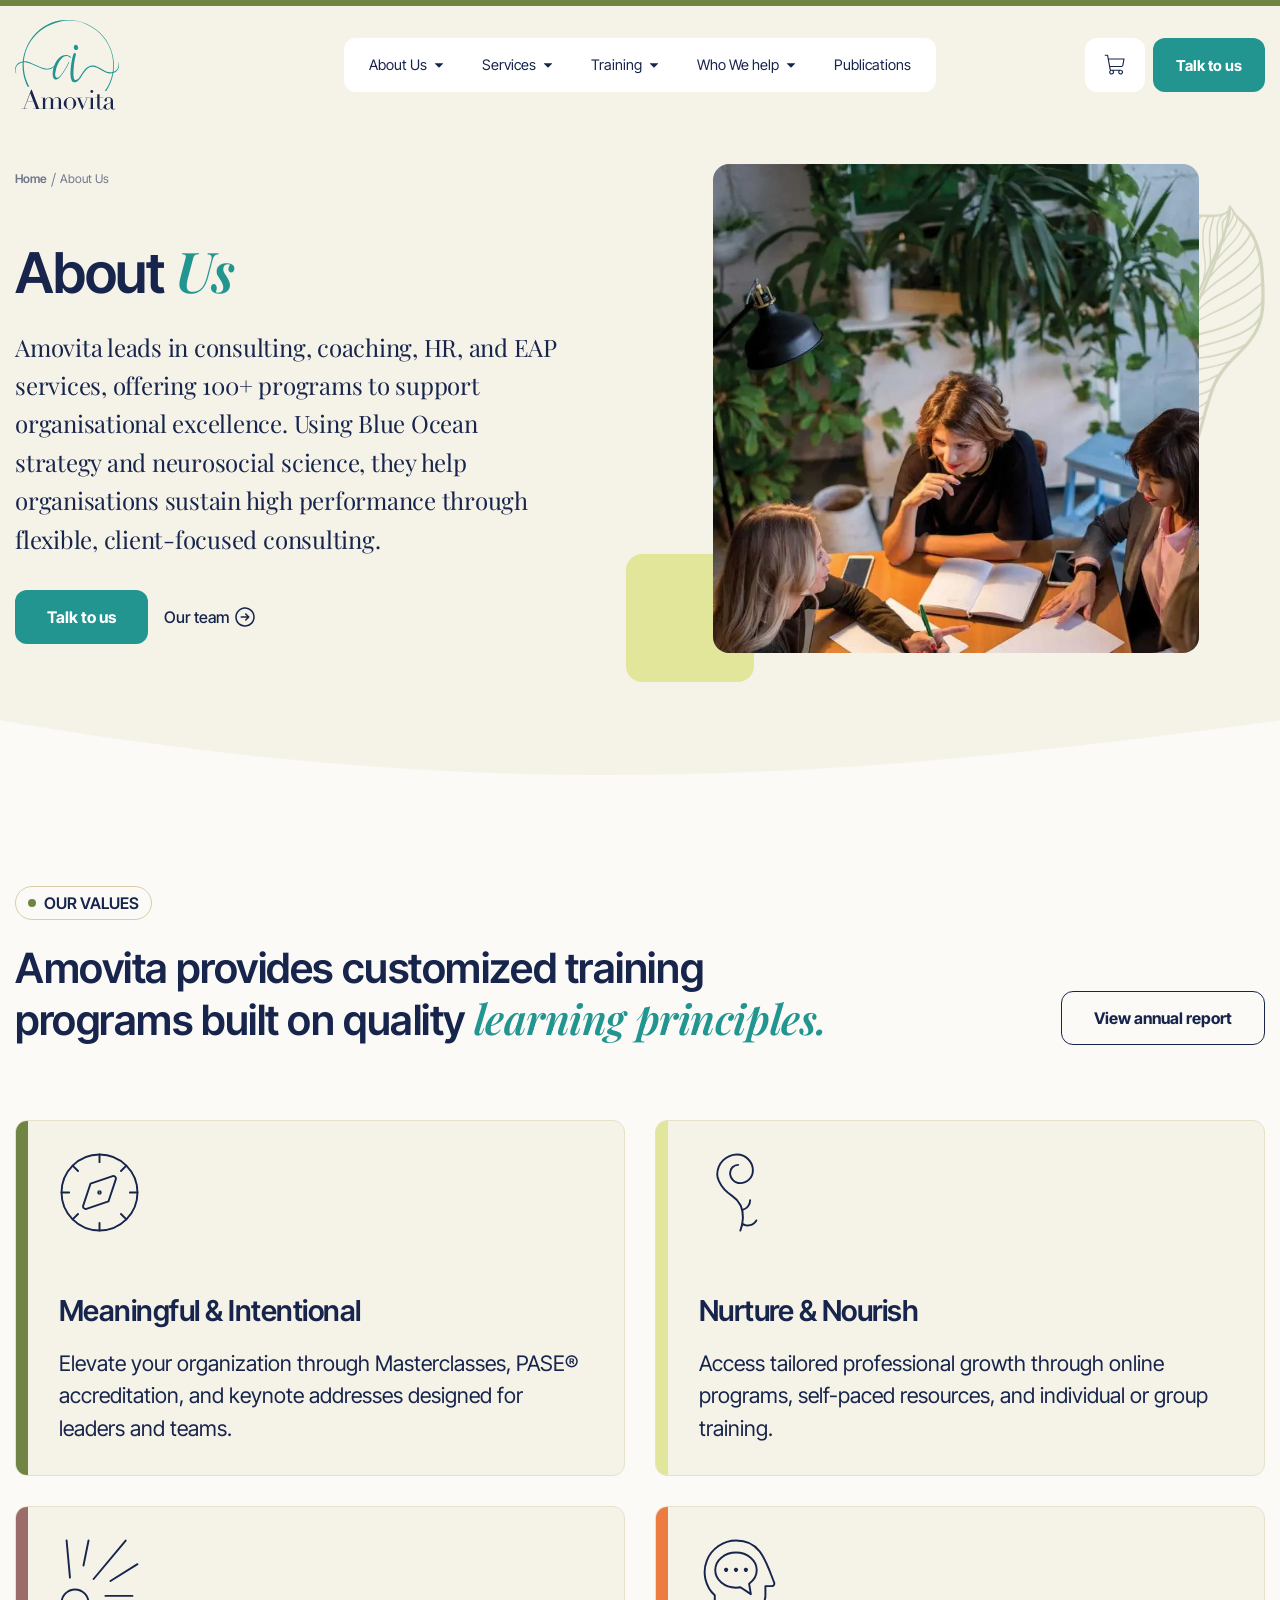
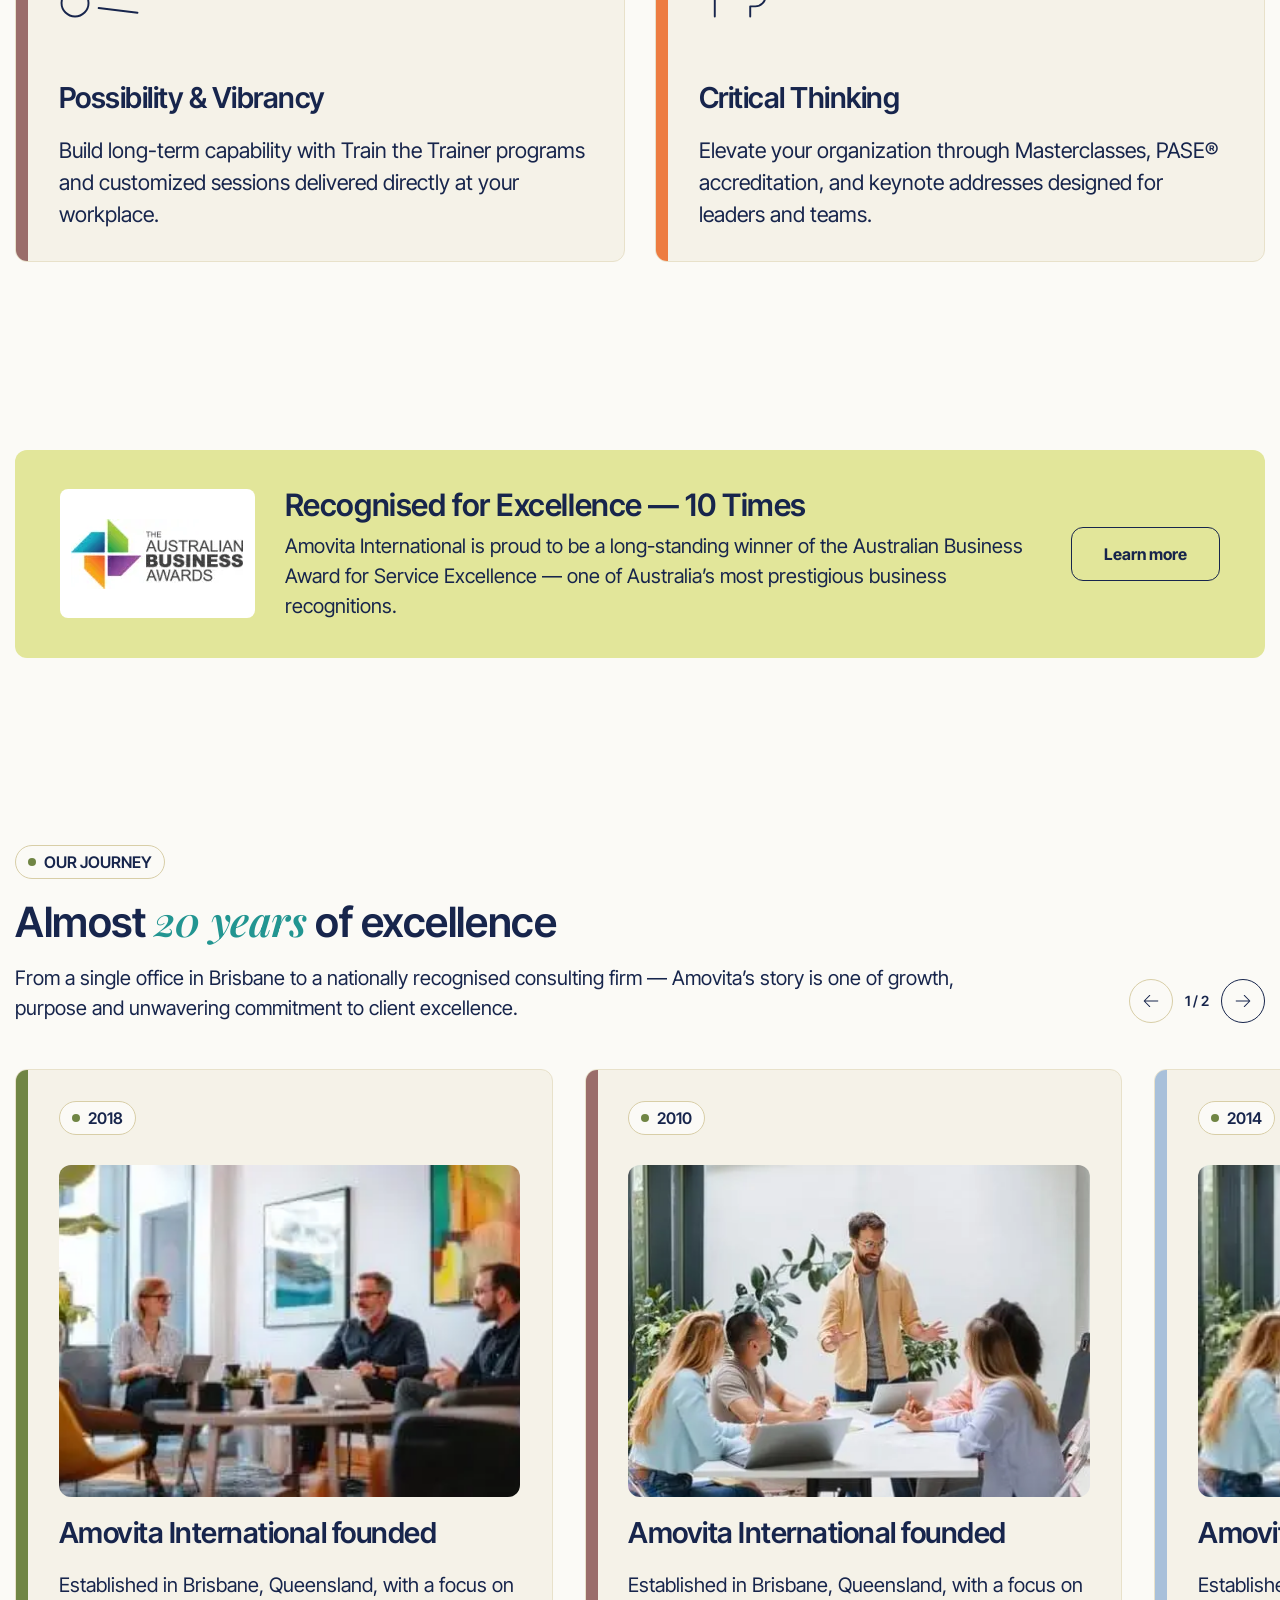
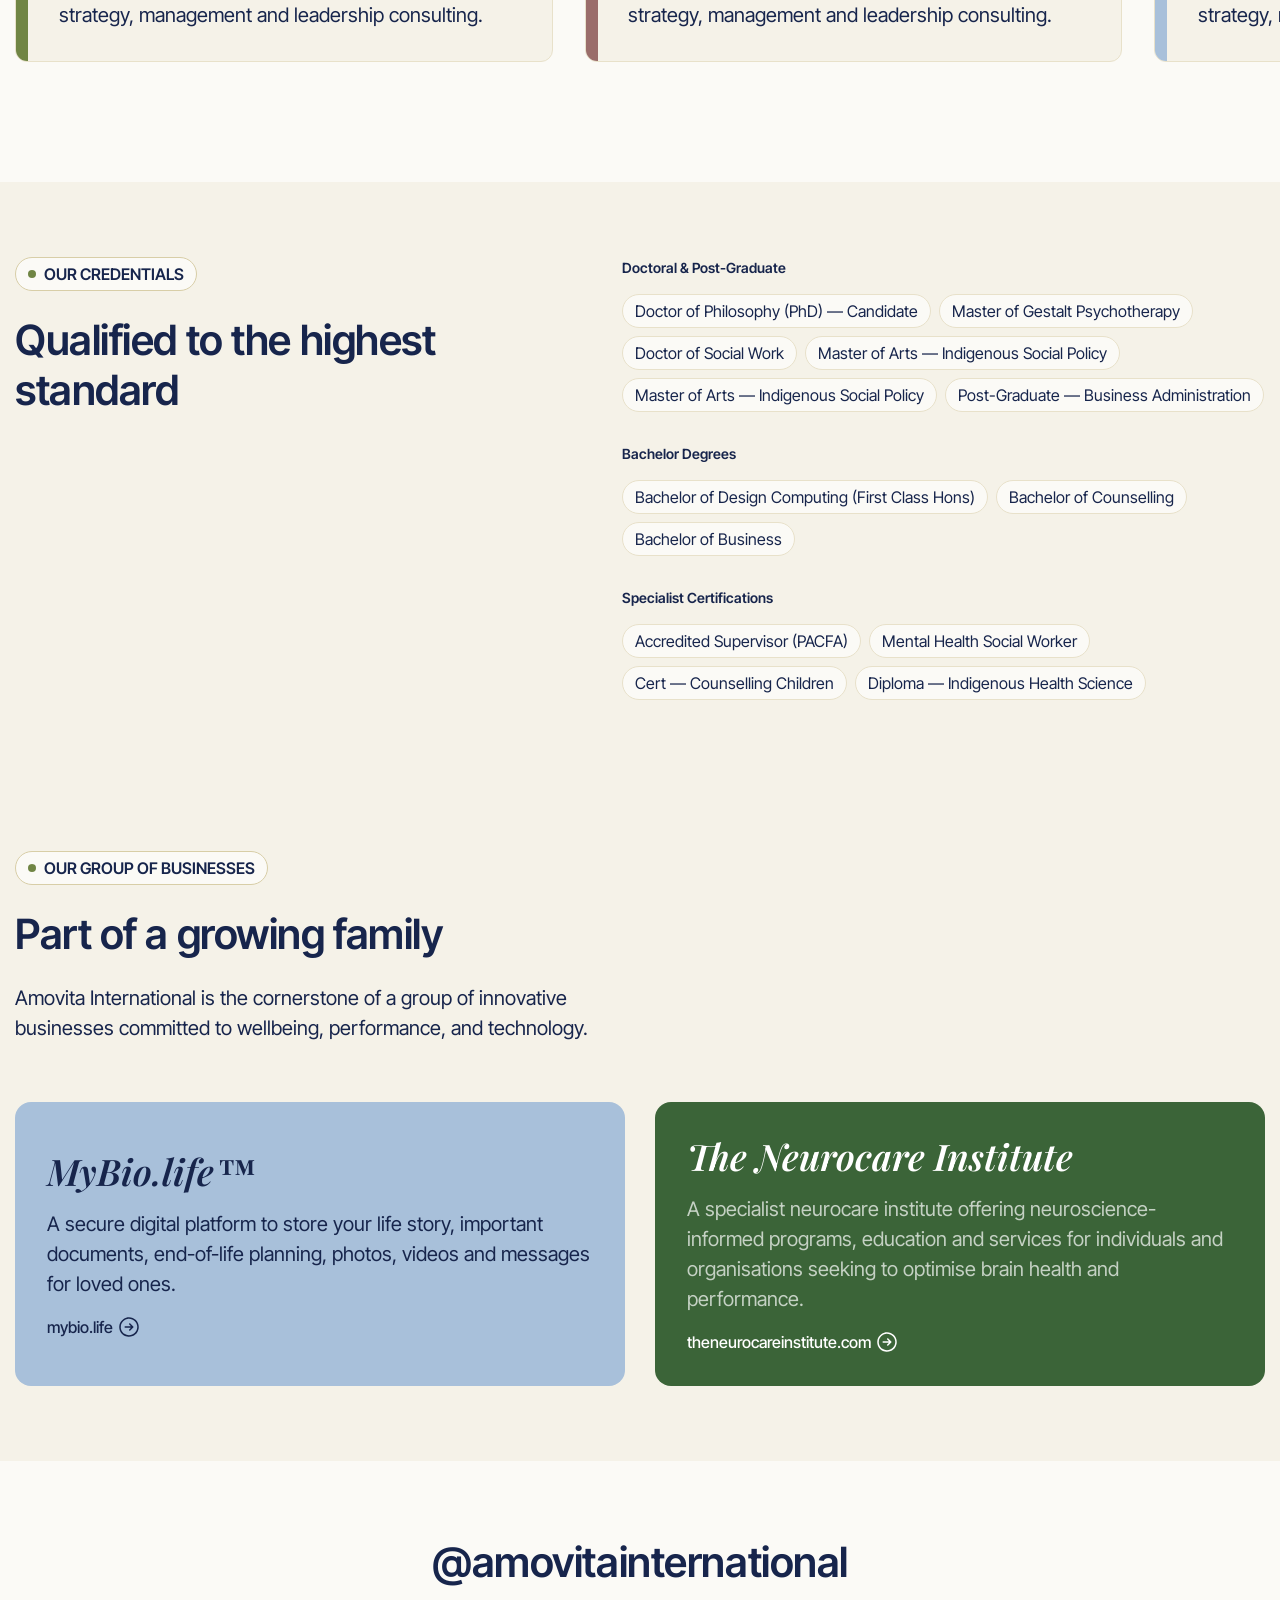
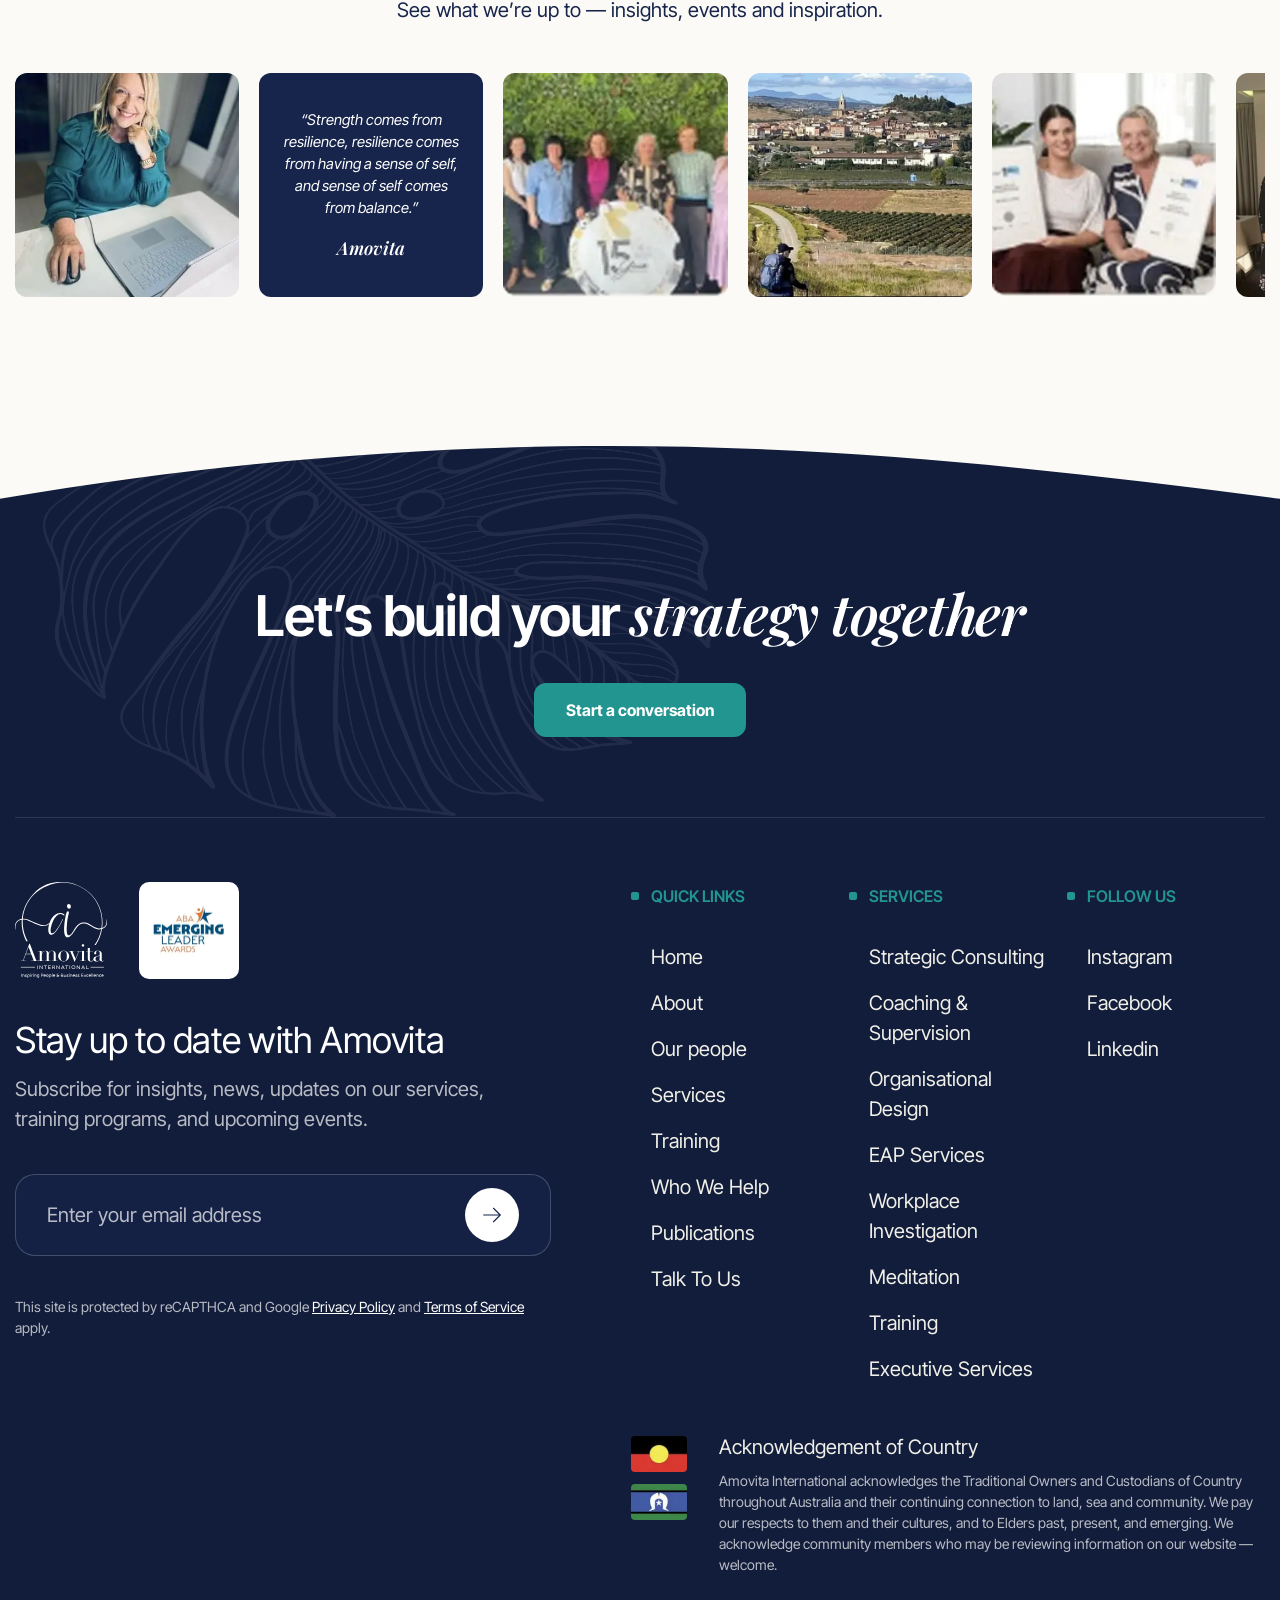
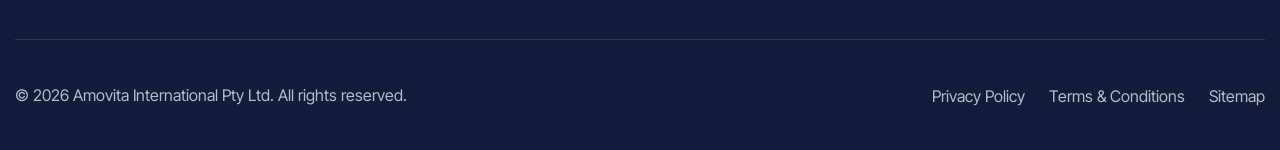
==== commit 1f7199c7: "proudct-details page is added." ====
--- a/about.html
+++ b/about.html
@@ -25,7 +25,7 @@
         At 400 the slash reads as a heavy bar next to the 12px crumb labels. -->
 	<link rel="preconnect" href="https://fonts.googleapis.com">
 	<link rel="preconnect" href="https://fonts.gstatic.com" crossorigin>
-	<link rel="stylesheet" href="https://fonts.googleapis.com/css2?family=Inter+Tight:ital,wght@0,300;0,400;0,500;0,600;0,700;1,400&family=Playfair+Display:ital,wght@0,400;0,600;1,600&display=swap&_v=20261003192000">
+	<link rel="stylesheet" href="https://fonts.googleapis.com/css2?family=Inter+Tight:ital,wght@0,300;0,400;0,500;0,600;0,700;1,400&family=Playfair+Display:ital,wght@0,400;0,600;1,600&display=swap&_v=20261004033121">
 
 	<!-- Motion layer switch. Runs before the page paints, so elements that
         animate in start hidden instead of flashing into place first. With
@@ -35,7 +35,7 @@
 		document.documentElement.classList.add('anim');
 	</script>
 
-	<link rel="stylesheet" href="css/main.css?_v=20261003192000">
+	<link rel="stylesheet" href="css/main.css?_v=20261004033121">
 </head>
 
 <body class="page-about">
@@ -549,7 +549,7 @@
 		</footer>
 
 	</div>
-	<script src="js/main.js?_v=20261003192000"></script>
+	<script src="js/main.js?_v=20261004033121"></script>
 </body>
 
 </html>
--- a/css/main.css
+++ b/css/main.css
@@ -13434,6 +13434,7 @@
 }
 
 .shop-product {
+  position: relative;
   display: -webkit-box;
   display: -ms-flexbox;
   display: flex;
@@ -13528,6 +13529,29 @@
   line-height: 1.4;
   letter-spacing: -0.5px;
   color: #17254c;
+}
+
+.shop-product__link {
+  color: inherit;
+  -webkit-transition: color .3s ease;
+  transition: color .3s ease;
+}
+
+.shop-product__link::after {
+  content: "";
+  position: absolute;
+  inset: 0;
+  z-index: 1;
+}
+
+.shop-product__link:focus-visible {
+  outline: none;
+}
+
+.shop-product__link:focus-visible::after {
+  outline: 2px solid #229591;
+  outline-offset: -2px;
+  border-radius: 0.875rem;
 }
 
 .shop-product__text {
@@ -13604,6 +13628,11 @@
   outline-offset: 2px;
 }
 
+.shop-product__cta {
+  position: relative;
+  z-index: 2;
+}
+
 .shop-product__cta[data-cart-state=added] {
   background-color: #17254c;
 }
@@ -14030,6 +14059,459 @@
   background-color: #d8cea7;
 }
 
+.product-hero {
+  position: relative;
+  overflow: hidden;
+  background-color: #f5f2e8;
+}
+
+@supports (padding-top: clamp( 7.5rem , 4.734375rem  +  5.76171875vw , 11.1875rem )) {
+  .product-hero {
+    padding-top: clamp( 7.5rem , 4.734375rem  +  5.76171875vw , 11.1875rem );
+  }
+}
+
+@supports not (padding-top: clamp( 7.5rem , 4.734375rem  +  5.76171875vw , 11.1875rem )) {
+  .product-hero {
+    padding-top: calc(7.5rem + 3.6875*(100vw - 48rem)/64);
+  }
+}
+
+@supports (padding-bottom: clamp( 4.5625rem , 4.1820748059rem  +  1.6231474947vw , 6rem )) {
+  .product-hero {
+    padding-bottom: clamp( 4.5625rem , 4.1820748059rem  +  1.6231474947vw , 6rem );
+  }
+}
+
+@supports not (padding-bottom: clamp( 4.5625rem , 4.1820748059rem  +  1.6231474947vw , 6rem )) {
+  .product-hero {
+    padding-bottom: calc(4.5625rem + 1.4375*(100vw - 23.4375rem)/88.5625);
+  }
+}
+
+.product-hero__inner {
+  display: -webkit-box;
+  display: -ms-flexbox;
+  display: flex;
+  -webkit-box-align: center;
+      -ms-flex-align: center;
+          align-items: center;
+}
+
+@supports (gap: clamp( 2.5rem , -0.5903683181rem  +  4.8239895698vw , 4.8125rem )) {
+  .product-hero__inner {
+    gap: clamp( 2.5rem , -0.5903683181rem  +  4.8239895698vw , 4.8125rem );
+  }
+}
+
+@supports not (gap: clamp( 2.5rem , -0.5903683181rem  +  4.8239895698vw , 4.8125rem )) {
+  .product-hero__inner {
+    gap: calc(2.5rem + 2.3125*(100vw - 64.0625rem)/47.9375);
+  }
+}
+
+.product-hero__media {
+  -webkit-box-flex: 0;
+      -ms-flex: 0 1 50.3125rem;
+          flex: 0 1 50.3125rem;
+  min-width: 0;
+  display: -webkit-box;
+  display: -ms-flexbox;
+  display: flex;
+  -webkit-box-orient: vertical;
+  -webkit-box-direction: normal;
+      -ms-flex-direction: column;
+          flex-direction: column;
+  gap: 2rem;
+}
+
+.product-hero__crumbs {
+  display: -webkit-box;
+  display: -ms-flexbox;
+  display: flex;
+  -ms-flex-wrap: wrap;
+      flex-wrap: wrap;
+  -webkit-box-align: center;
+      -ms-flex-align: center;
+          align-items: center;
+  gap: 0.25rem;
+}
+
+.product-hero__crumb {
+  font-family: "Inter Tight",sans-serif;
+  font-weight: 400;
+  font-size: 0.75rem;
+  line-height: 1.5;
+  letter-spacing: 0;
+  color: rgba(23,37,76,.6);
+}
+
+.product-hero a.product-hero__crumb {
+  font-weight: 600;
+  -webkit-transition: color .3s ease;
+  transition: color .3s ease;
+}
+
+.product-hero__crumb-sep {
+  color: rgba(23,37,76,.6);
+}
+
+.product-hero__photo {
+  width: 100%;
+  aspect-ratio: 805/606;
+  overflow: hidden;
+  background-color: #fff;
+}
+
+.product-hero__img {
+  display: block;
+  width: 100%;
+  height: 100%;
+  -o-object-fit: cover;
+     object-fit: cover;
+}
+
+.product-hero__body {
+  -webkit-box-flex: 1;
+      -ms-flex: 1 1 0px;
+          flex: 1 1 0;
+  -ms-flex-item-align: stretch;
+      -ms-grid-row-align: stretch;
+      align-self: stretch;
+  min-width: min(26.25rem,100%);
+  display: -webkit-box;
+  display: -ms-flexbox;
+  display: flex;
+  -webkit-box-orient: vertical;
+  -webkit-box-direction: normal;
+      -ms-flex-direction: column;
+          flex-direction: column;
+  -webkit-box-pack: center;
+      -ms-flex-pack: center;
+          justify-content: center;
+  gap: 1rem;
+  padding: 2rem 0;
+}
+
+.product-hero__title {
+  font-family: "Inter Tight",sans-serif;
+  font-weight: 600;
+}
+
+@supports (font-size: clamp( 1.75rem , 1.4647950089rem  +  1.4260249554vw , 2.75rem )) {
+  .product-hero__title {
+    font-size: clamp( 1.75rem , 1.4647950089rem  +  1.4260249554vw , 2.75rem );
+  }
+}
+
+@supports not (font-size: clamp( 1.75rem , 1.4647950089rem  +  1.4260249554vw , 2.75rem )) {
+  .product-hero__title {
+    font-size: calc(1.75rem + 1*(100vw - 20rem)/70.125);
+  }
+}
+
+.product-hero__title {
+  line-height: 1.2;
+  letter-spacing: -0.44px;
+  color: #17254c;
+}
+
+.product-hero__text {
+  font-family: "Inter Tight",sans-serif;
+  font-weight: 400;
+  font-size: 1rem;
+  line-height: 1.5;
+  letter-spacing: 0;
+  color: #17254c;
+}
+
+.product-hero__total {
+  display: -webkit-box;
+  display: -ms-flexbox;
+  display: flex;
+  -webkit-box-orient: vertical;
+  -webkit-box-direction: normal;
+      -ms-flex-direction: column;
+          flex-direction: column;
+  gap: 0.5rem;
+}
+
+.product-hero__total-label,
+.product-hero__price {
+  font-family: "Inter Tight",sans-serif;
+  font-weight: 400;
+  font-size: 1.25rem;
+  line-height: 1.5;
+  letter-spacing: 0;
+  color: #17254c;
+}
+
+.product-hero__amount {
+  font-family: "Inter Tight",sans-serif;
+  font-weight: 600;
+}
+
+@supports (font-size: clamp( 1.25rem , 1.1786987522rem  +  0.3565062389vw , 1.5rem )) {
+  .product-hero__amount {
+    font-size: clamp( 1.25rem , 1.1786987522rem  +  0.3565062389vw , 1.5rem );
+  }
+}
+
+@supports not (font-size: clamp( 1.25rem , 1.1786987522rem  +  0.3565062389vw , 1.5rem )) {
+  .product-hero__amount {
+    font-size: calc(1.25rem + 0.25*(100vw - 20rem)/70.125);
+  }
+}
+
+.product-hero__amount {
+  line-height: 1.4;
+  letter-spacing: -0.5px;
+}
+
+.product-hero__buy {
+  display: -webkit-box;
+  display: -ms-flexbox;
+  display: flex;
+  -ms-flex-wrap: wrap;
+      flex-wrap: wrap;
+  -webkit-box-align: center;
+      -ms-flex-align: center;
+          align-items: center;
+  gap: 1.25rem;
+  padding-top: 0.5rem;
+}
+
+.product-hero__wave {
+  position: absolute;
+  left: 0;
+  bottom: -1px;
+  z-index: 2;
+  display: block;
+  width: 100%;
+}
+
+@supports (height: clamp( 1.5rem , 0.9707127735rem  +  2.2582921665vw , 3.5rem )) {
+  .product-hero__wave {
+    height: clamp( 1.5rem , 0.9707127735rem  +  2.2582921665vw , 3.5rem );
+  }
+}
+
+@supports not (height: clamp( 1.5rem , 0.9707127735rem  +  2.2582921665vw , 3.5rem )) {
+  .product-hero__wave {
+    height: calc(1.5rem + 2*(100vw - 23.4375rem)/88.5625);
+  }
+}
+
+.product-hero__wave {
+  -webkit-transform: scaleY(-1);
+      -ms-transform: scaleY(-1);
+          transform: scaleY(-1);
+}
+
+.product-qty {
+  display: -webkit-inline-box;
+  display: -ms-inline-flexbox;
+  display: inline-flex;
+  -webkit-box-align: center;
+      -ms-flex-align: center;
+          align-items: center;
+  gap: 1.4375rem;
+  height: 3.375rem;
+  padding: 0.5rem 0.875rem;
+  background-color: #f5f2e8;
+  border: 1px solid #d8cea7;
+  border-radius: 0.5rem;
+}
+
+.product-qty__btn {
+  -webkit-box-flex: 0;
+      -ms-flex: 0 0 auto;
+          flex: 0 0 auto;
+  display: -webkit-inline-box;
+  display: -ms-inline-flexbox;
+  display: inline-flex;
+  -webkit-box-align: center;
+      -ms-flex-align: center;
+          align-items: center;
+  -webkit-box-pack: center;
+      -ms-flex-pack: center;
+          justify-content: center;
+  width: 1.5rem;
+  height: 1.5rem;
+  padding: 0;
+  background: none;
+  border: 0;
+  border-radius: 0.25rem;
+  color: #17254c;
+  cursor: pointer;
+  -webkit-transition: color .2s ease,opacity .2s ease;
+  transition: color .2s ease,opacity .2s ease;
+}
+
+.product-qty__btn svg {
+  width: 1.5rem;
+  height: 1.5rem;
+}
+
+.product-qty__btn:focus-visible {
+  outline: 2px solid #229591;
+  outline-offset: 2px;
+}
+
+.product-qty__btn:disabled {
+  opacity: .35;
+  cursor: default;
+}
+
+.product-qty__label {
+  position: absolute;
+  width: 1px;
+  height: 1px;
+  padding: 0;
+  margin: -1px;
+  overflow: hidden;
+  clip: rect(0, 0, 0, 0);
+  white-space: nowrap;
+  border: 0;
+}
+
+.product-qty__input {
+  width: 2ch;
+  min-width: 1ch;
+  padding: 0;
+}
+
+@supports (field-sizing: content) {
+  .product-qty__input {
+    width: auto;
+    field-sizing: content;
+  }
+}
+
+.product-qty__input {
+  background-color: rgba(0,0,0,0);
+  border: 0;
+  border-radius: 0.25rem;
+  -webkit-appearance: textfield;
+          appearance: textfield;
+  -moz-appearance: textfield;
+  font-family: "Inter Tight",sans-serif;
+  font-weight: 400;
+  font-size: 1.25rem;
+  line-height: 1.5;
+  letter-spacing: 0;
+  color: #17254c;
+  text-align: center;
+}
+
+.product-qty__input::-webkit-outer-spin-button,
+.product-qty__input::-webkit-inner-spin-button {
+  margin: 0;
+  -webkit-appearance: none;
+}
+
+.product-qty__input:focus-visible {
+  outline: 2px solid #229591;
+  outline-offset: 2px;
+}
+
+.product-related {
+  background-color: #fbfaf6;
+}
+
+@supports (padding-top: clamp( 3rem , 1.8091037403rem  +  5.0811573747vw , 7.5rem )) {
+  .product-related {
+    padding-top: clamp( 3rem , 1.8091037403rem  +  5.0811573747vw , 7.5rem );
+  }
+}
+
+@supports not (padding-top: clamp( 3rem , 1.8091037403rem  +  5.0811573747vw , 7.5rem )) {
+  .product-related {
+    padding-top: calc(3rem + 4.5*(100vw - 23.4375rem)/88.5625);
+  }
+}
+
+@supports (padding-bottom: clamp( 3rem , 1.8091037403rem  +  5.0811573747vw , 7.5rem )) {
+  .product-related {
+    padding-bottom: clamp( 3rem , 1.8091037403rem  +  5.0811573747vw , 7.5rem );
+  }
+}
+
+@supports not (padding-bottom: clamp( 3rem , 1.8091037403rem  +  5.0811573747vw , 7.5rem )) {
+  .product-related {
+    padding-bottom: calc(3rem + 4.5*(100vw - 23.4375rem)/88.5625);
+  }
+}
+
+@supports (padding-top: clamp( 2.25rem , 2.1838390967rem  +  0.2822865208vw , 2.5rem )) {
+  .product-related__title {
+    padding-top: clamp( 2.25rem , 2.1838390967rem  +  0.2822865208vw , 2.5rem );
+  }
+}
+
+@supports not (padding-top: clamp( 2.25rem , 2.1838390967rem  +  0.2822865208vw , 2.5rem )) {
+  .product-related__title {
+    padding-top: calc(2.25rem + 0.25*(100vw - 23.4375rem)/88.5625);
+  }
+}
+
+.product-related__title {
+  font-family: "Inter Tight",sans-serif;
+  font-weight: 600;
+}
+
+@supports (font-size: clamp( 1.75rem , 1.4647950089rem  +  1.4260249554vw , 2.75rem )) {
+  .product-related__title {
+    font-size: clamp( 1.75rem , 1.4647950089rem  +  1.4260249554vw , 2.75rem );
+  }
+}
+
+@supports not (font-size: clamp( 1.75rem , 1.4647950089rem  +  1.4260249554vw , 2.75rem )) {
+  .product-related__title {
+    font-size: calc(1.75rem + 1*(100vw - 20rem)/70.125);
+  }
+}
+
+.product-related__title {
+  line-height: 1.2;
+  letter-spacing: -0.44px;
+  color: #17254c;
+}
+
+.product-related__grid {
+  display: -ms-grid;
+  display: grid;
+  -ms-grid-columns: (minmax(0, 20.4375rem))[4];
+  grid-template-columns: repeat(4, minmax(0, 20.4375rem));
+  -webkit-box-pack: start;
+      -ms-flex-pack: start;
+          justify-content: start;
+}
+
+@supports (gap: clamp( 1rem , 0.7353563867rem  +  1.1291460833vw , 2rem )) {
+  .product-related__grid {
+    gap: clamp( 1rem , 0.7353563867rem  +  1.1291460833vw , 2rem );
+  }
+}
+
+@supports not (gap: clamp( 1rem , 0.7353563867rem  +  1.1291460833vw , 2rem )) {
+  .product-related__grid {
+    gap: calc(1rem + 1*(100vw - 23.4375rem)/88.5625);
+  }
+}
+
+@supports (margin-top: clamp( 2rem , 1.6030345801rem  +  1.6937191249vw , 3.5rem )) {
+  .product-related__grid {
+    margin-top: clamp( 2rem , 1.6030345801rem  +  1.6937191249vw , 3.5rem );
+  }
+}
+
+@supports not (margin-top: clamp( 2rem , 1.6030345801rem  +  1.6937191249vw , 3.5rem )) {
+  .product-related__grid {
+    margin-top: calc(2rem + 1.5*(100vw - 23.4375rem)/88.5625);
+  }
+}
+
 @-webkit-keyframes anim-failsafe {
   to {
     opacity: 1;
@@ -14190,6 +14672,13 @@
   .industries .card-industry:not(:first-child) {
     border-top-left-radius: 0;
     border-top-right-radius: 0;
+  }
+}
+
+@media (max-width: 1200px) {
+  .product-related__grid {
+    -ms-grid-columns: (minmax(0, 1fr))[2];
+    grid-template-columns: repeat(2, minmax(0, 1fr));
   }
 }
 
@@ -14784,6 +15273,35 @@
     -webkit-transform: rotate(180deg);
         -ms-transform: rotate(180deg);
             transform: rotate(180deg);
+  }
+
+  .product-hero__inner {
+    -webkit-box-orient: vertical;
+    -webkit-box-direction: normal;
+        -ms-flex-direction: column;
+            flex-direction: column;
+    -webkit-box-align: stretch;
+        -ms-flex-align: stretch;
+            align-items: stretch;
+    gap: 0;
+  }
+
+  .product-hero__media {
+    -webkit-box-flex: 0;
+        -ms-flex: 0 0 auto;
+            flex: 0 0 auto;
+  }
+
+  .product-hero__photo {
+    max-width: 50.3125rem;
+  }
+
+  .product-hero__body {
+    -webkit-box-flex: 0;
+        -ms-flex: 0 0 auto;
+            flex: 0 0 auto;
+    min-width: 0;
+    padding: 2rem 0 0;
   }
 }
 
@@ -16483,6 +17001,29 @@
     margin-top: 2rem;
   }
 
+  .product-hero__media {
+    gap: 1.5rem;
+  }
+
+  .product-hero__body {
+    padding-top: 1.5rem;
+  }
+
+  .product-hero__buy {
+    gap: 0.75rem;
+  }
+
+  .product-hero__cta {
+    -webkit-box-flex: 1;
+        -ms-flex: 1 1 auto;
+            flex: 1 1 auto;
+  }
+
+  .product-related__grid {
+    -ms-grid-columns: minmax(0, 1fr);
+    grid-template-columns: minmax(0, 1fr);
+  }
+
   .shop-rail__title {
     -ms-grid-row: 1;
     -ms-grid-column: 1;
@@ -17160,6 +17701,10 @@
             transform: scale(1.04);
   }
 
+  .shop-product:hover .shop-product__link {
+    color: #229591;
+  }
+
   .shop-product__cta:hover {
     background-color: rgb(26.4196721311,115.7803278689,112.6721311475);
   }
@@ -17171,6 +17716,14 @@
 
   .shop-sort:hover {
     border-color: #17254c;
+  }
+
+  .product-hero a.product-hero__crumb:hover {
+    color: #17254c;
+  }
+
+  .product-qty__btn:not(:disabled):hover {
+    color: #229591;
   }
 
   .instagram__item img {
